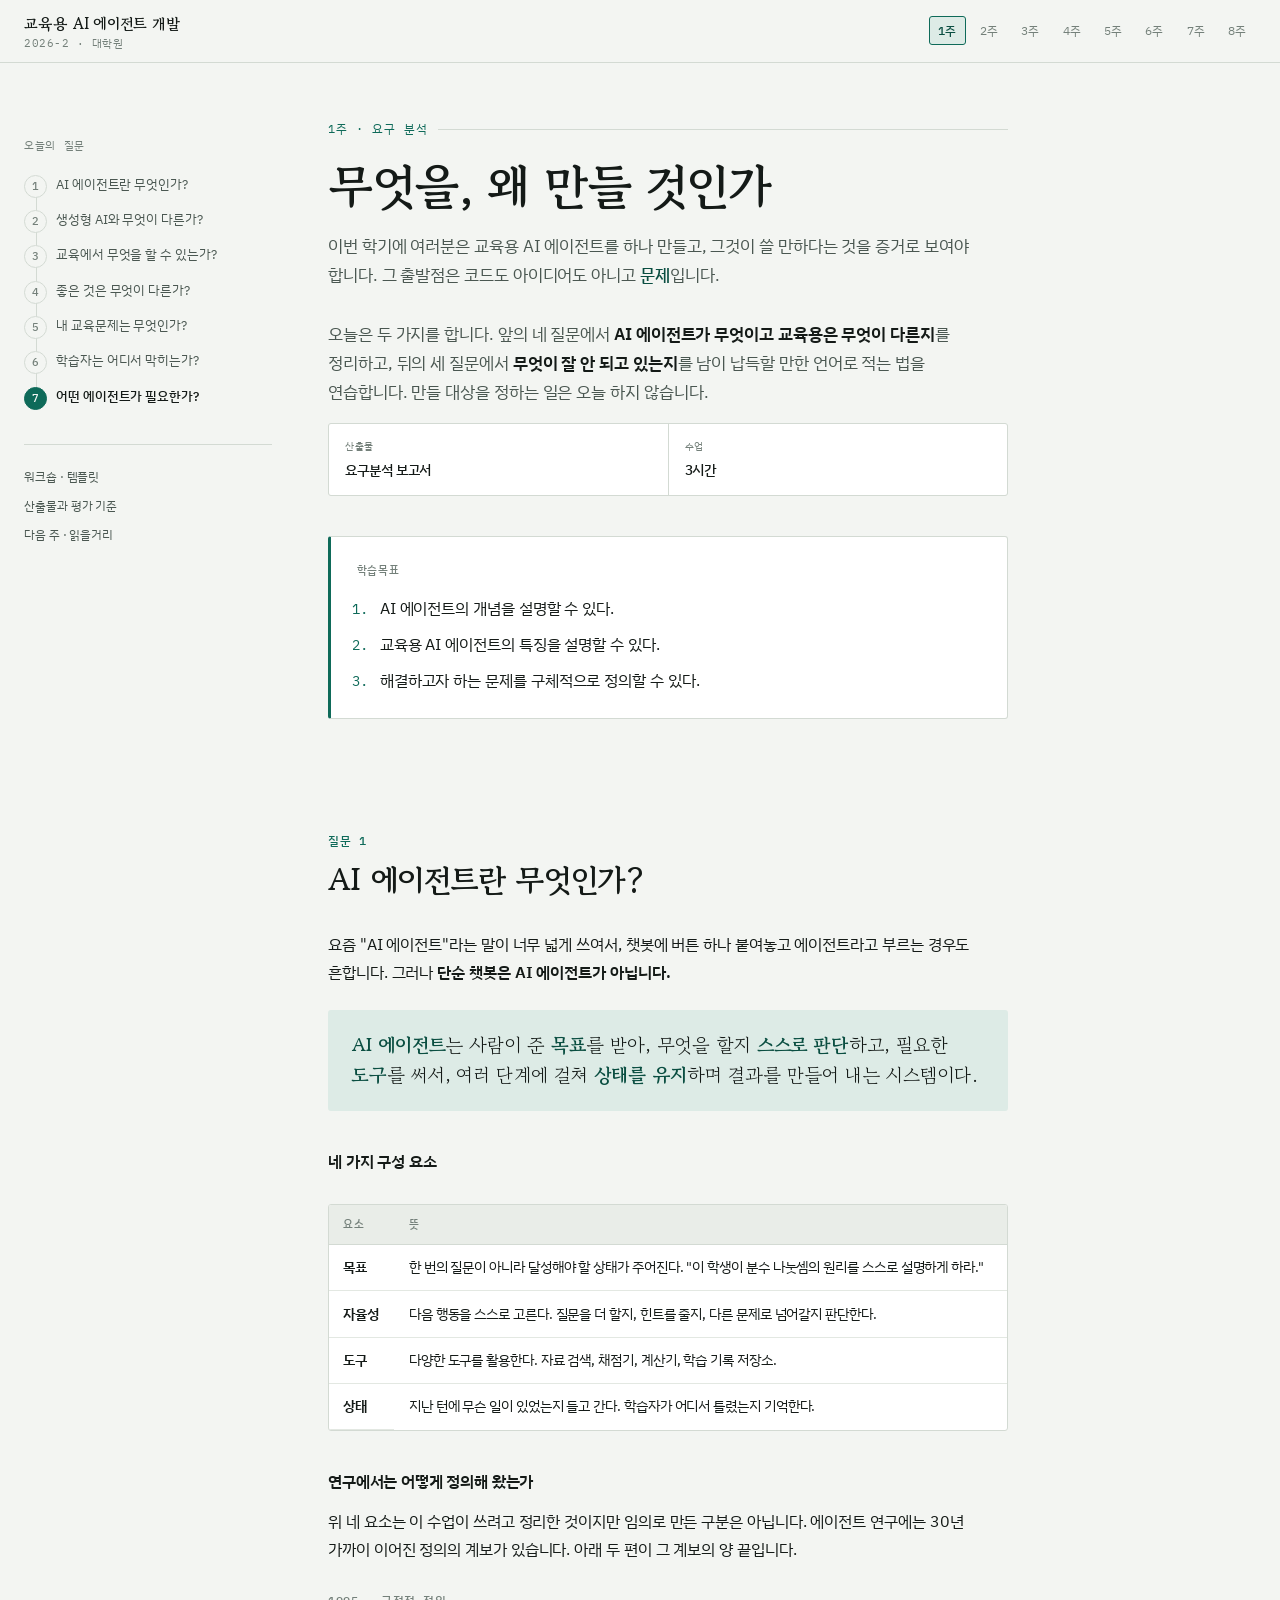
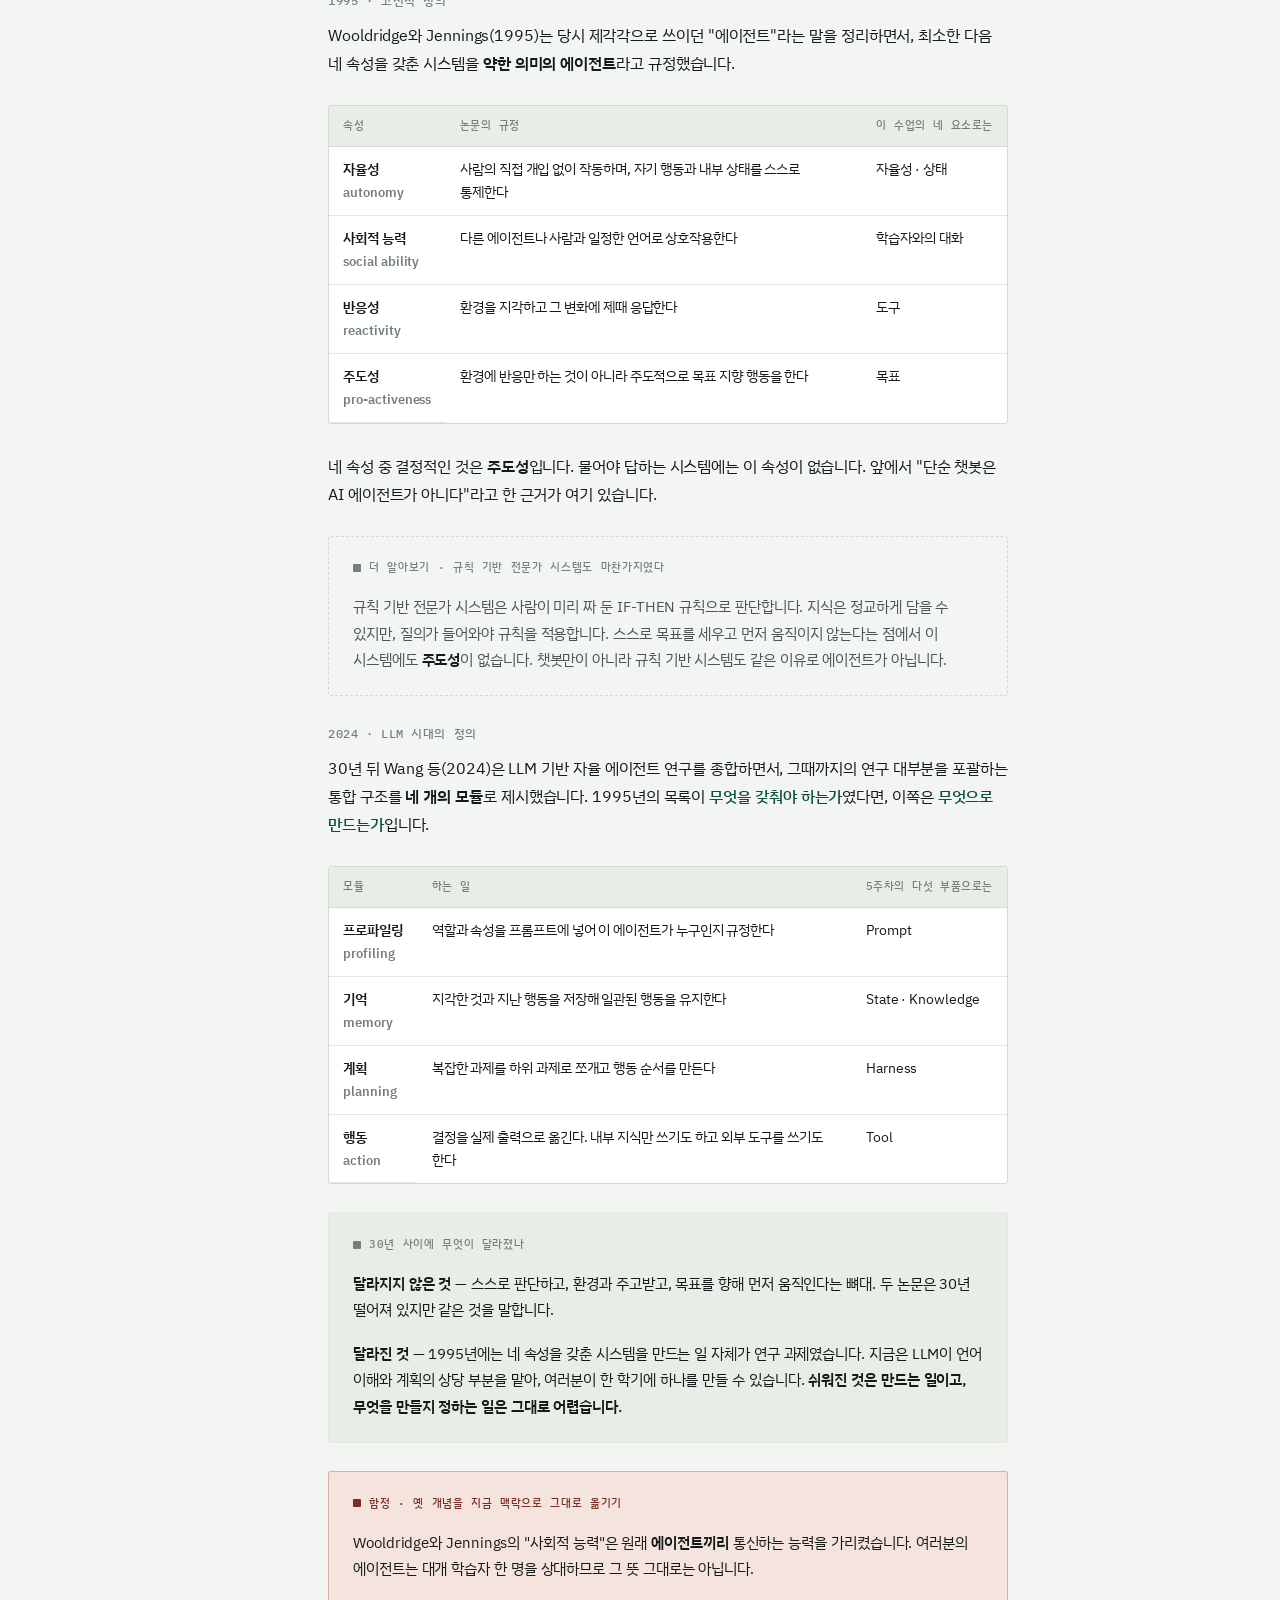
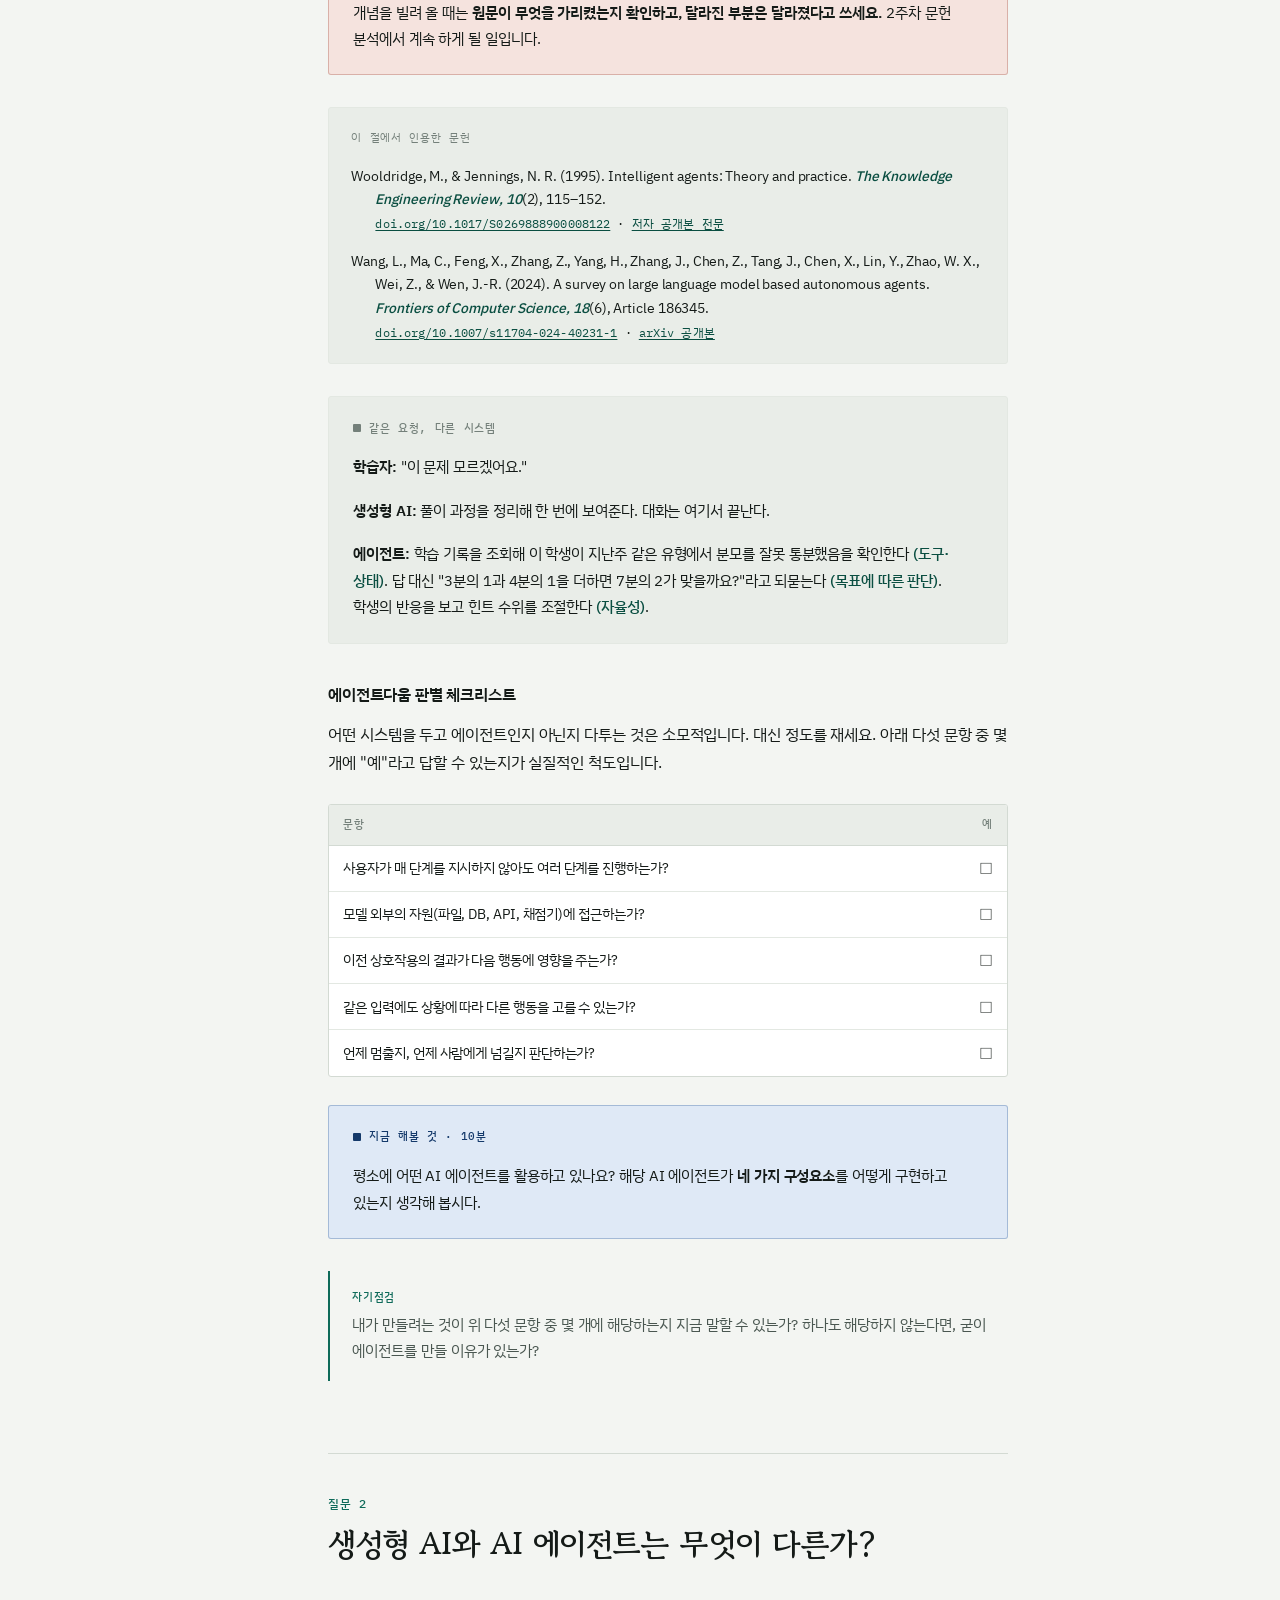
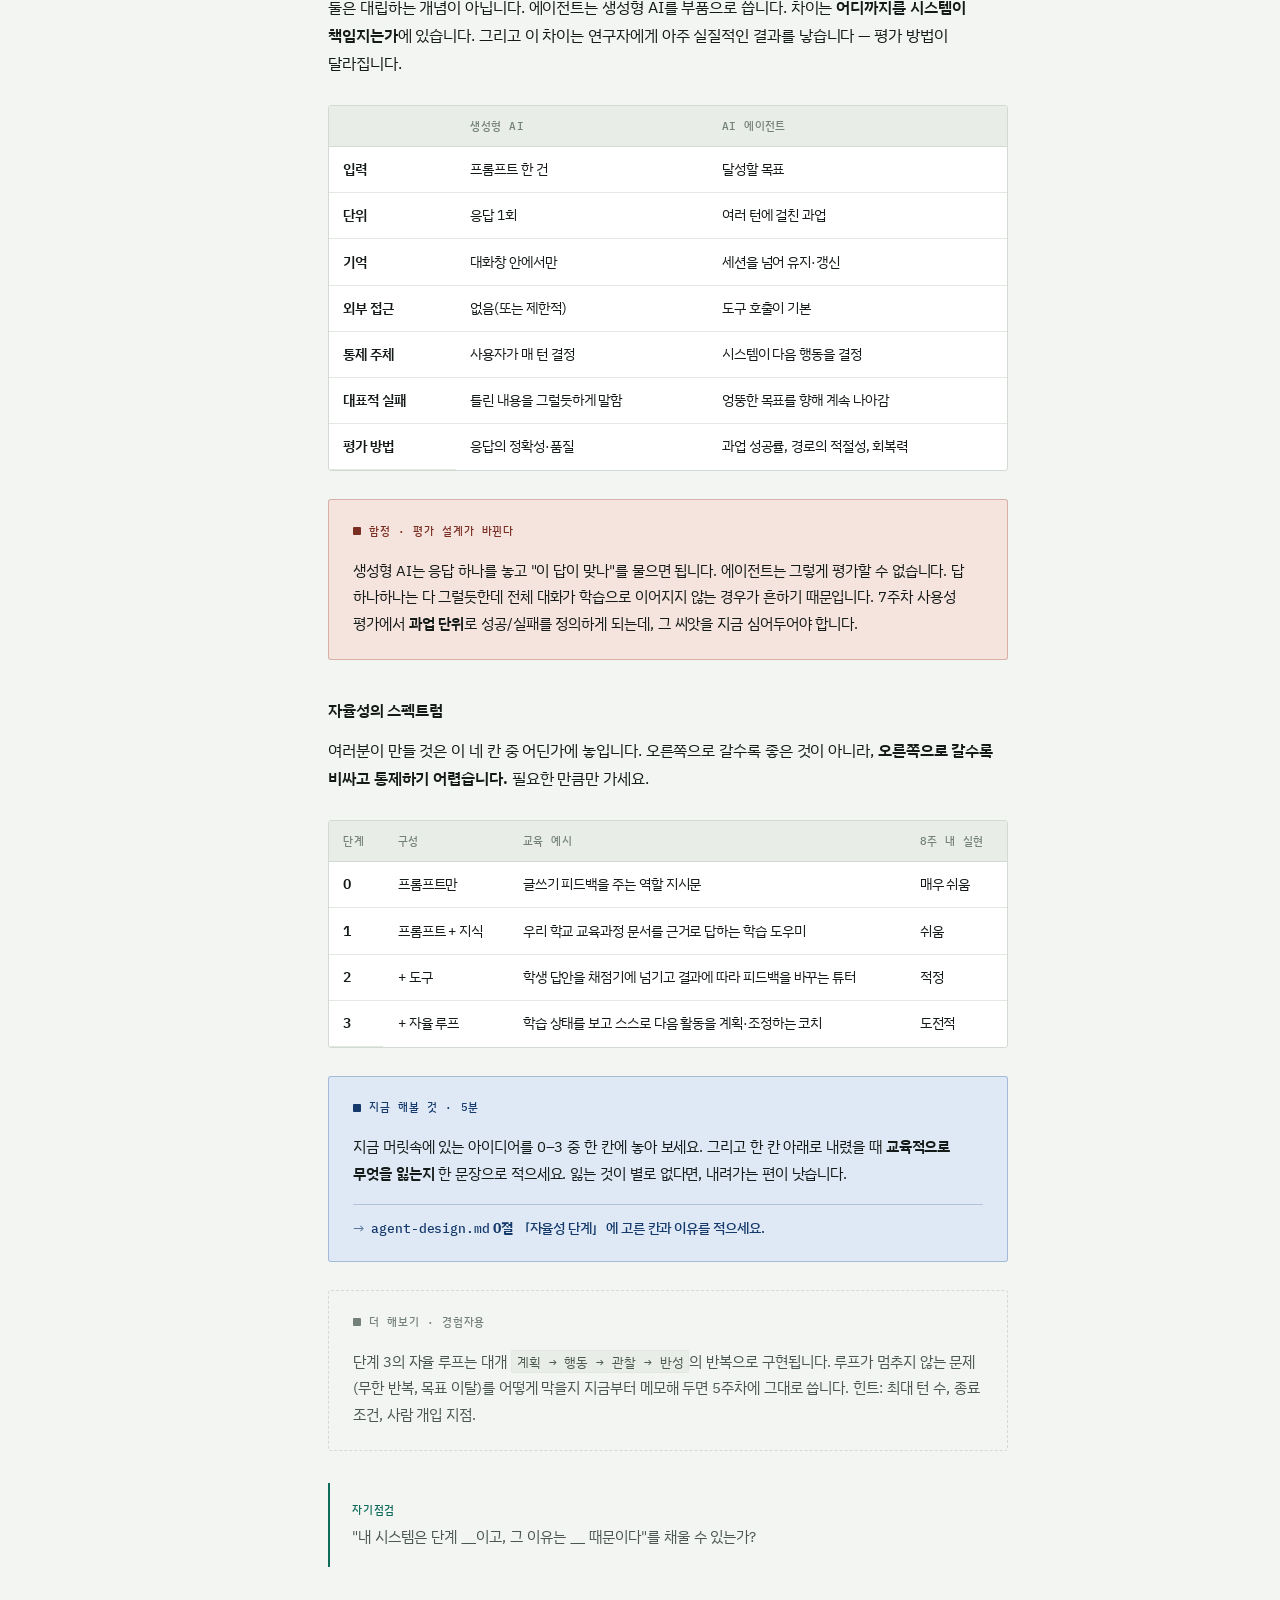
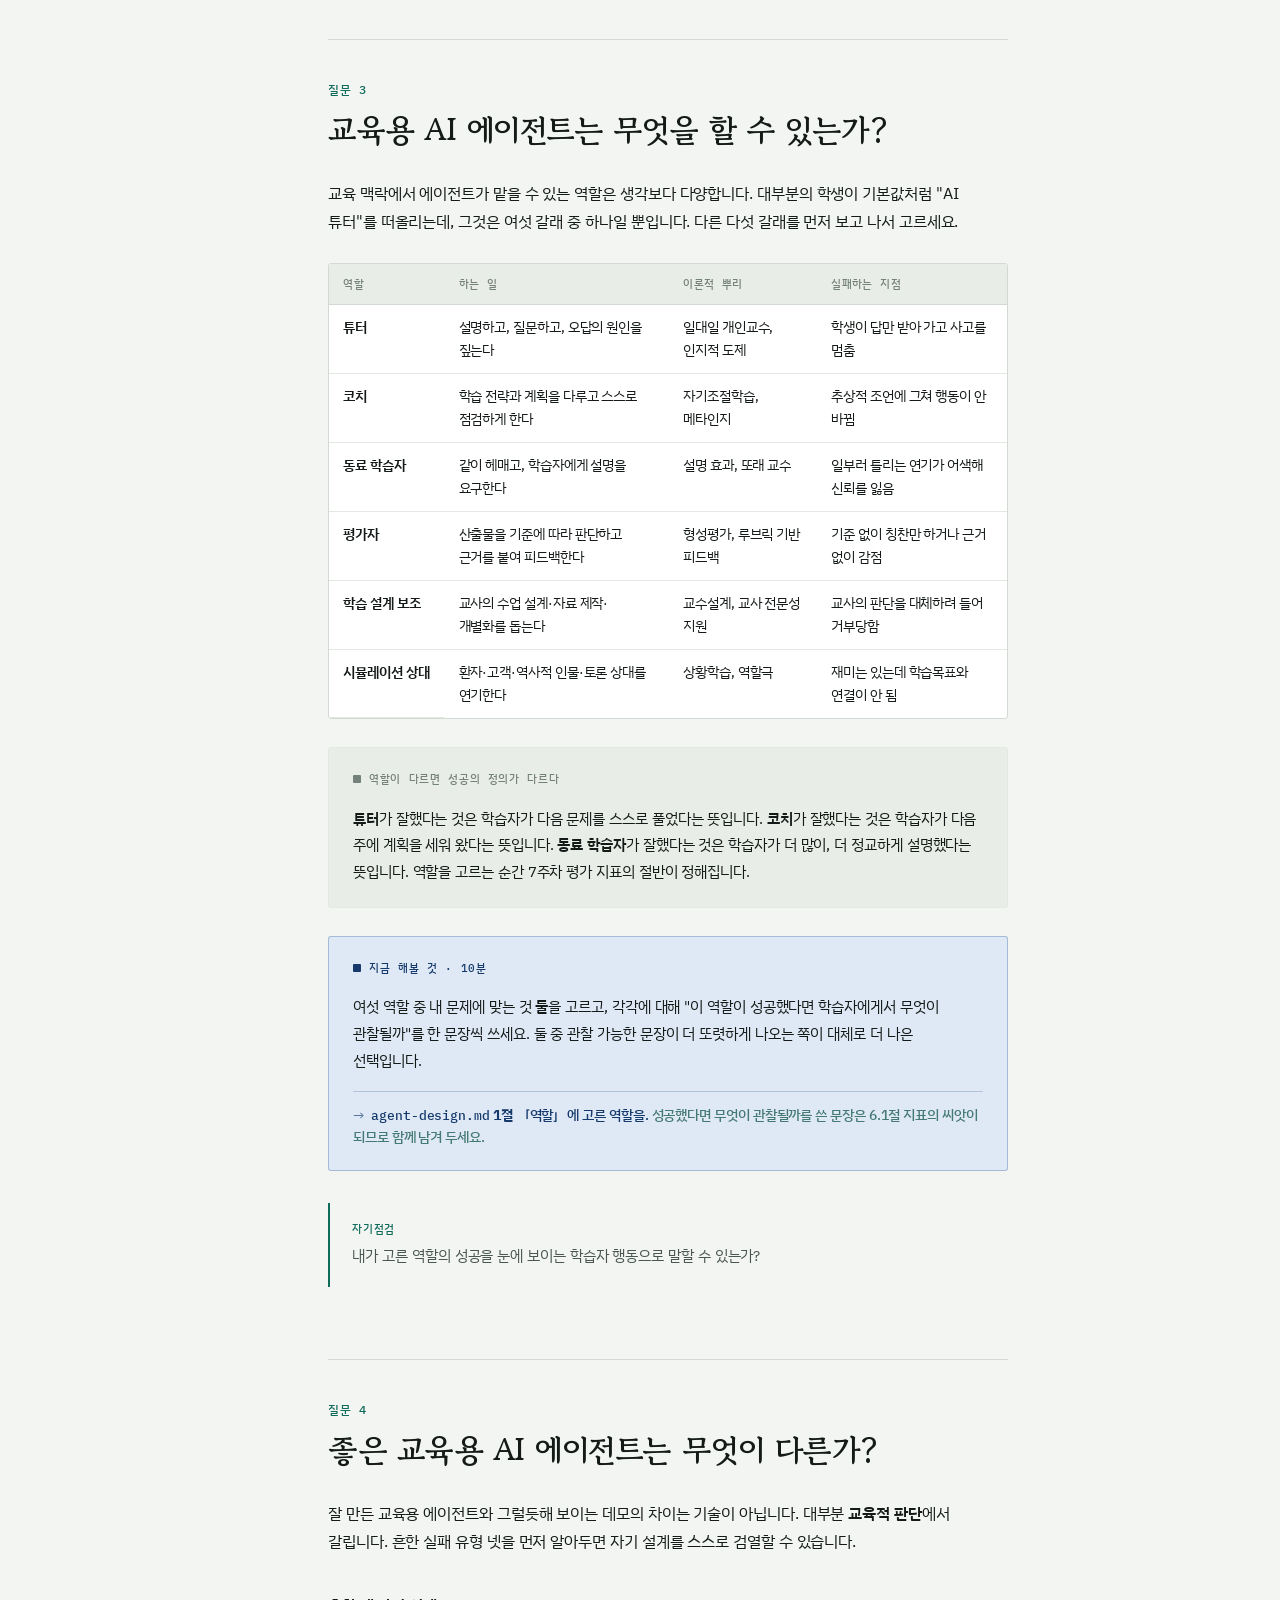
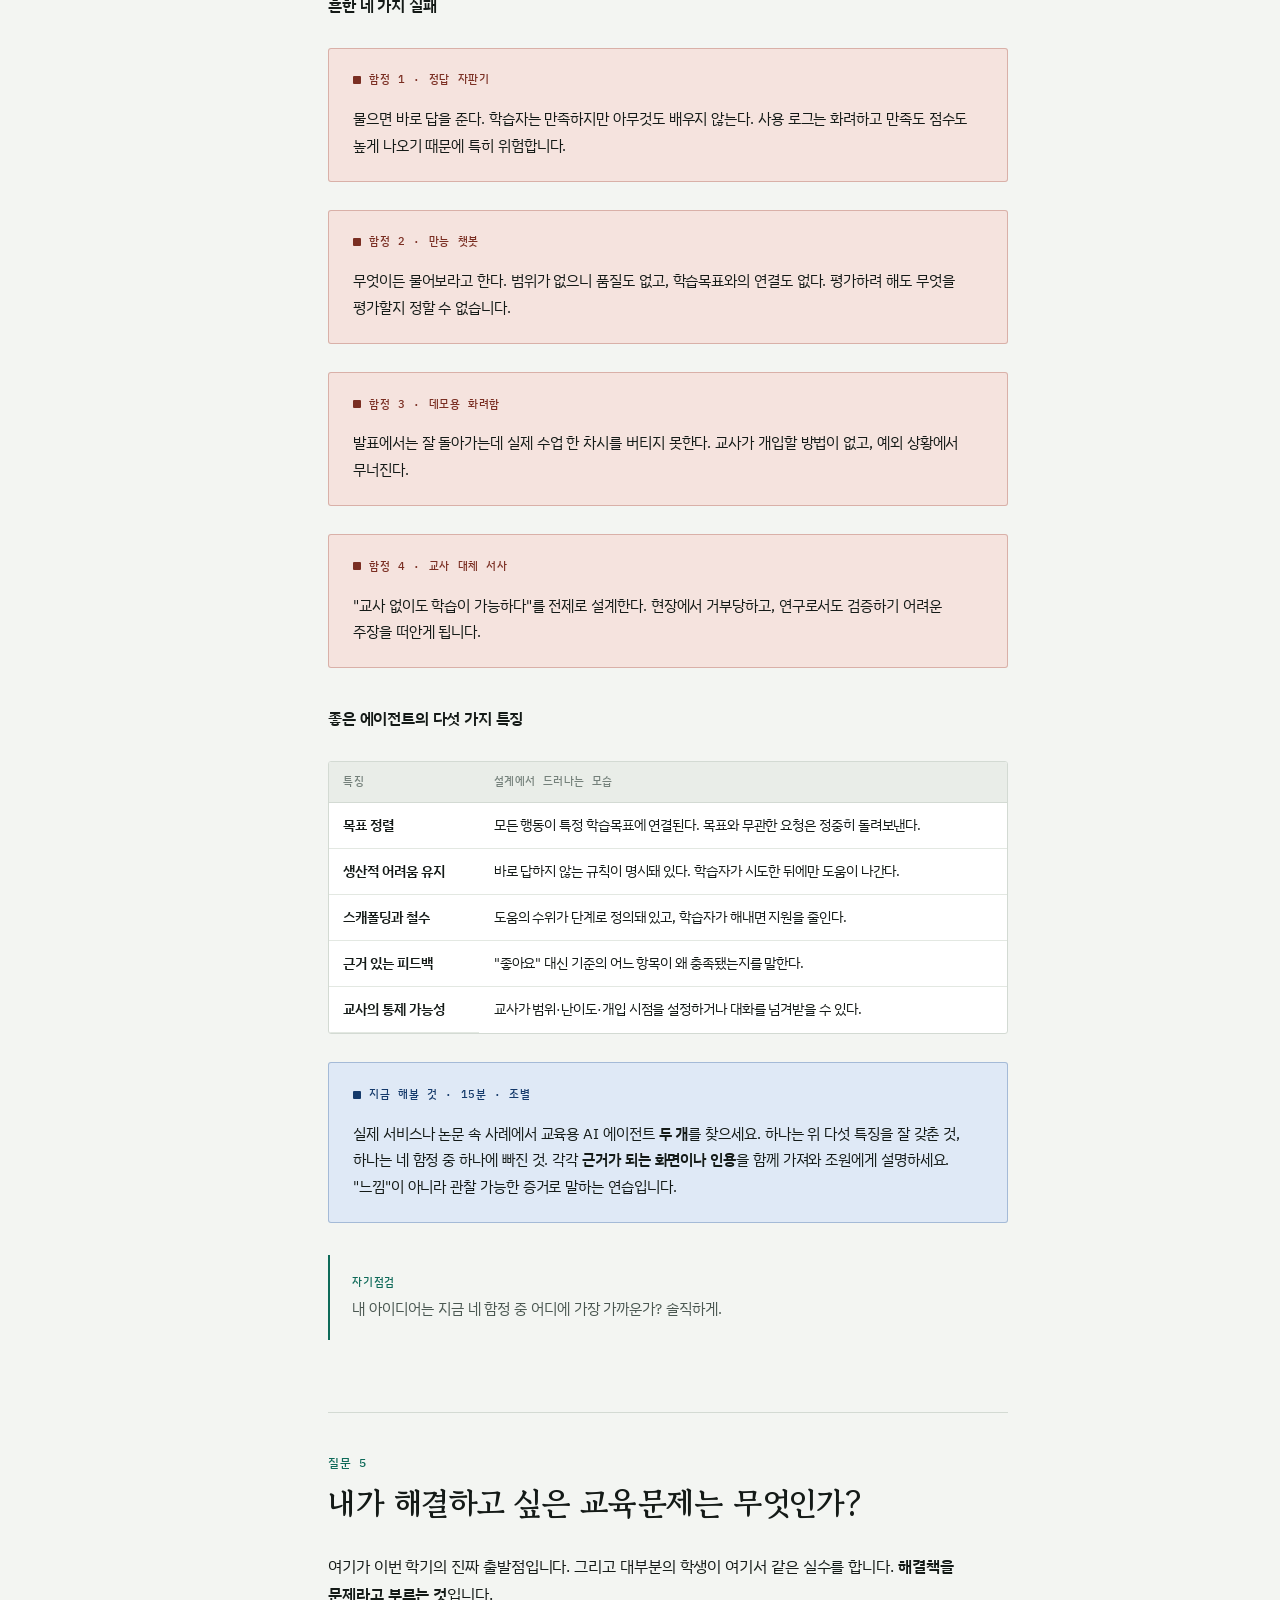
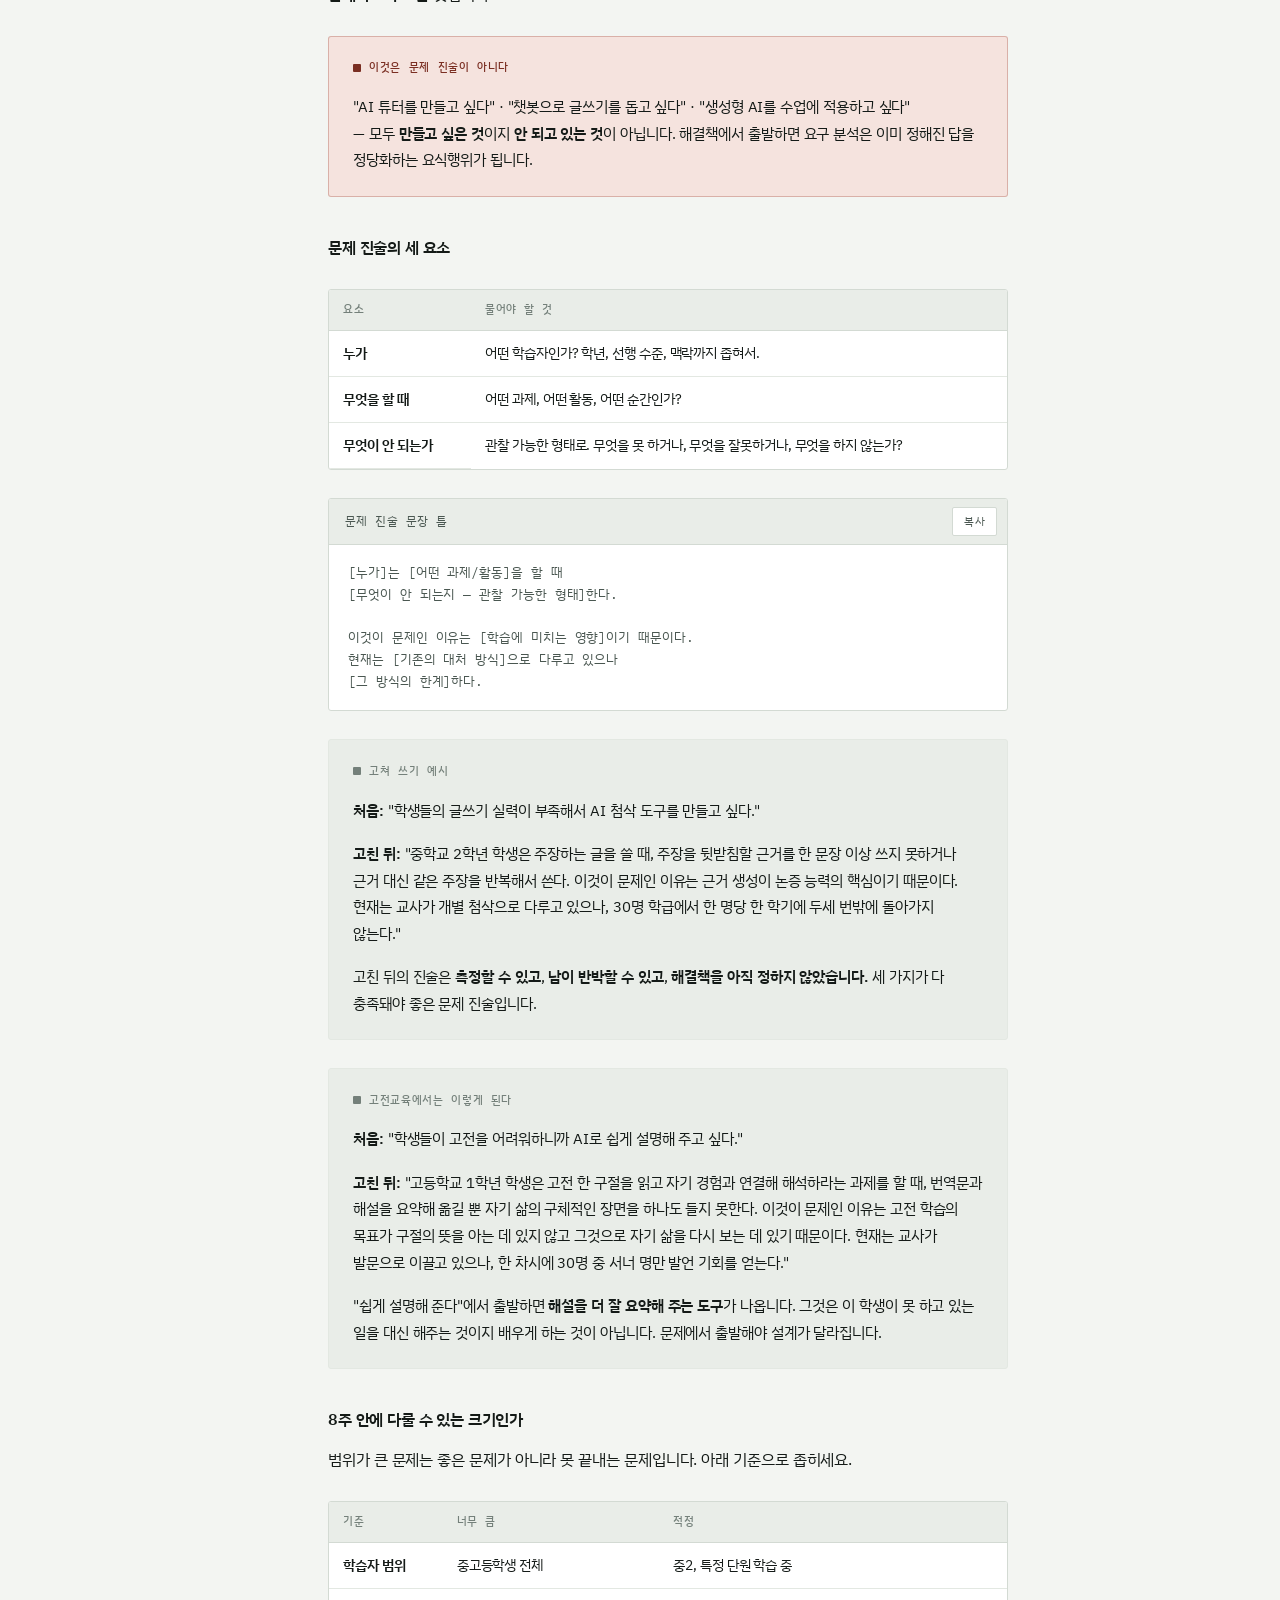
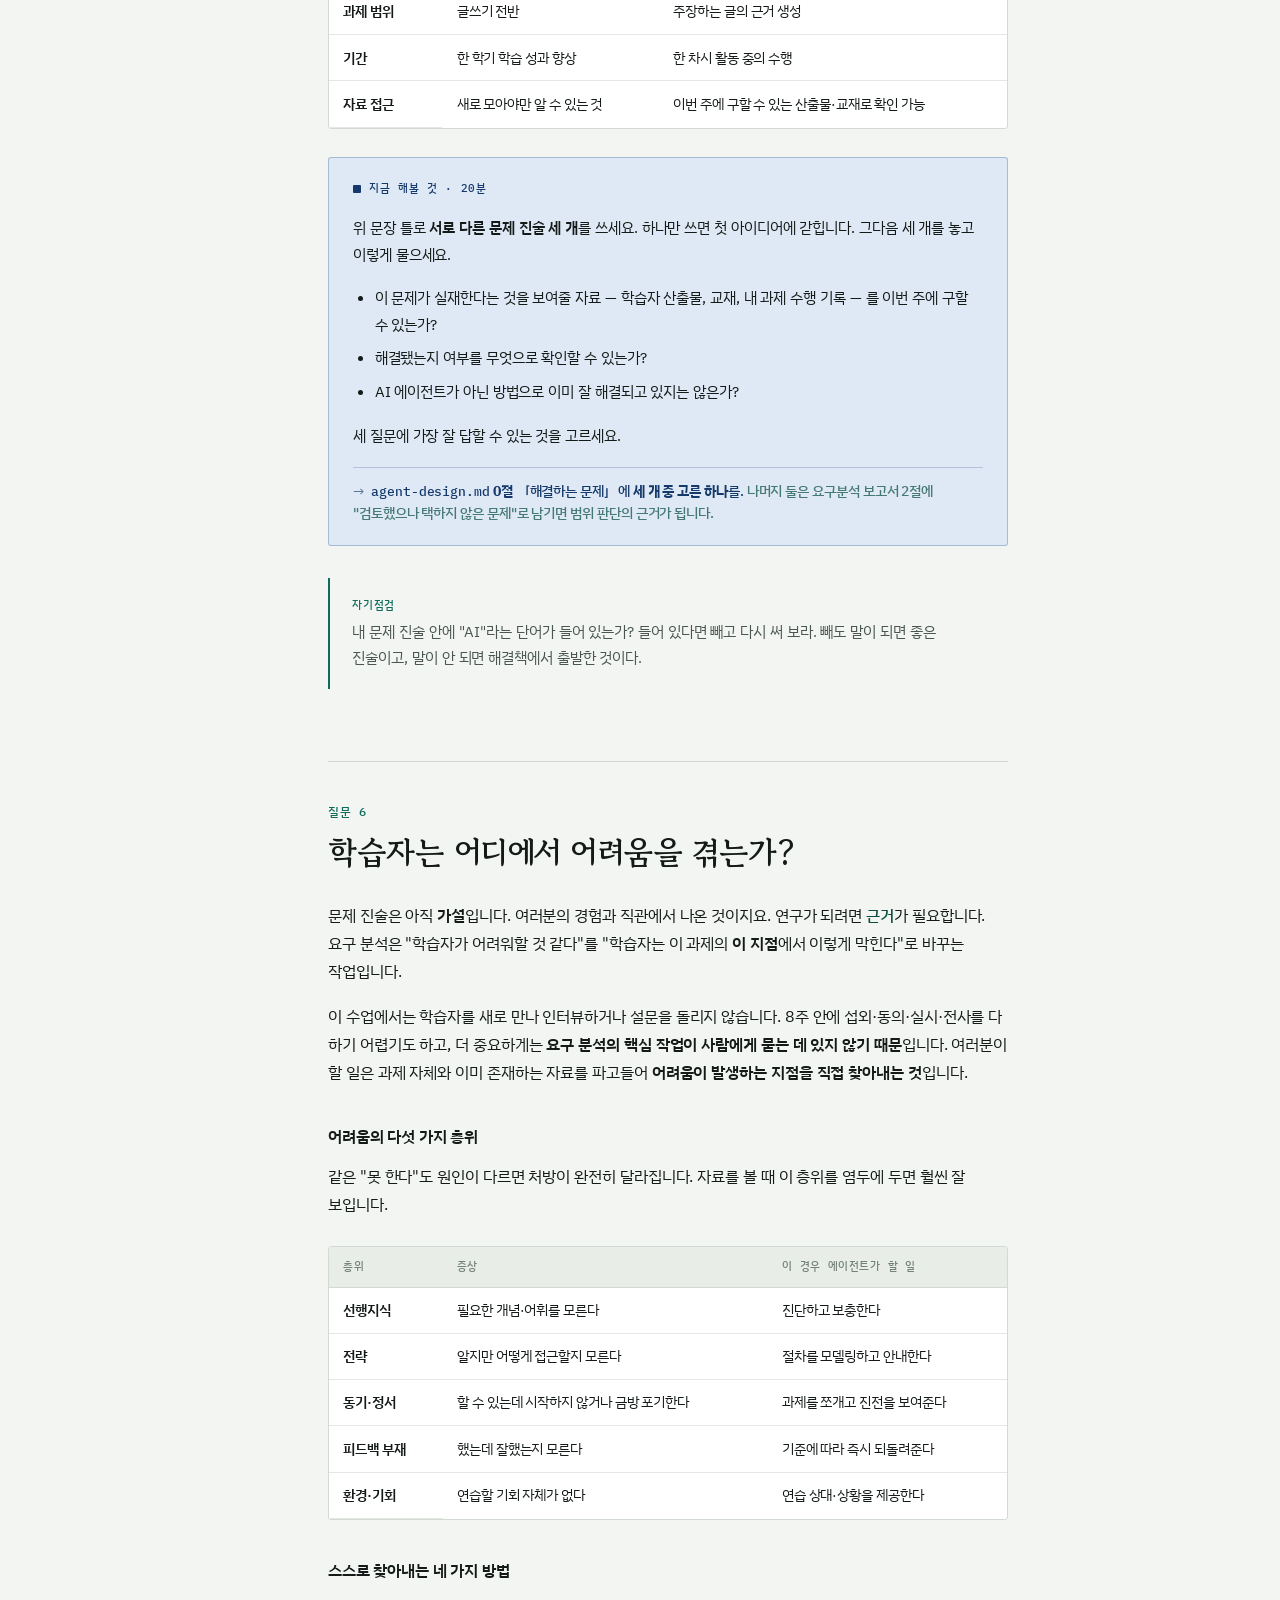
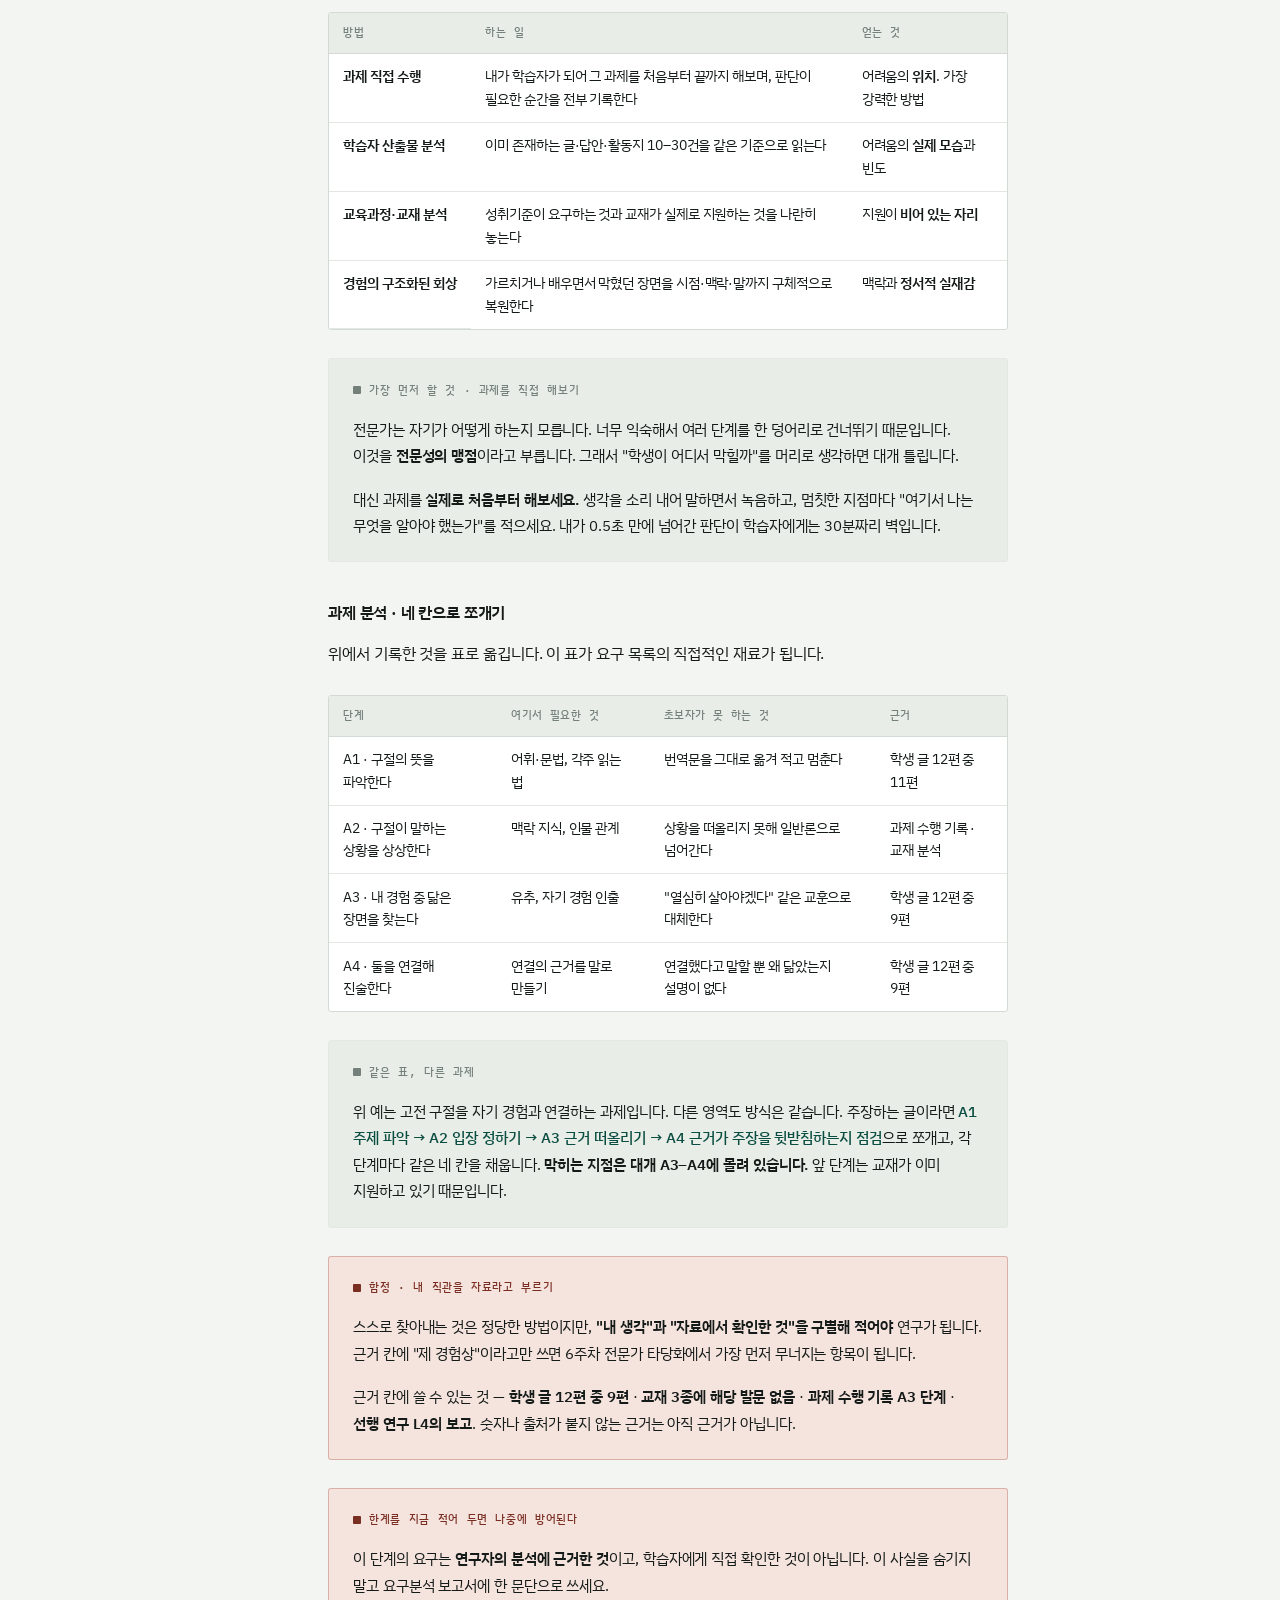
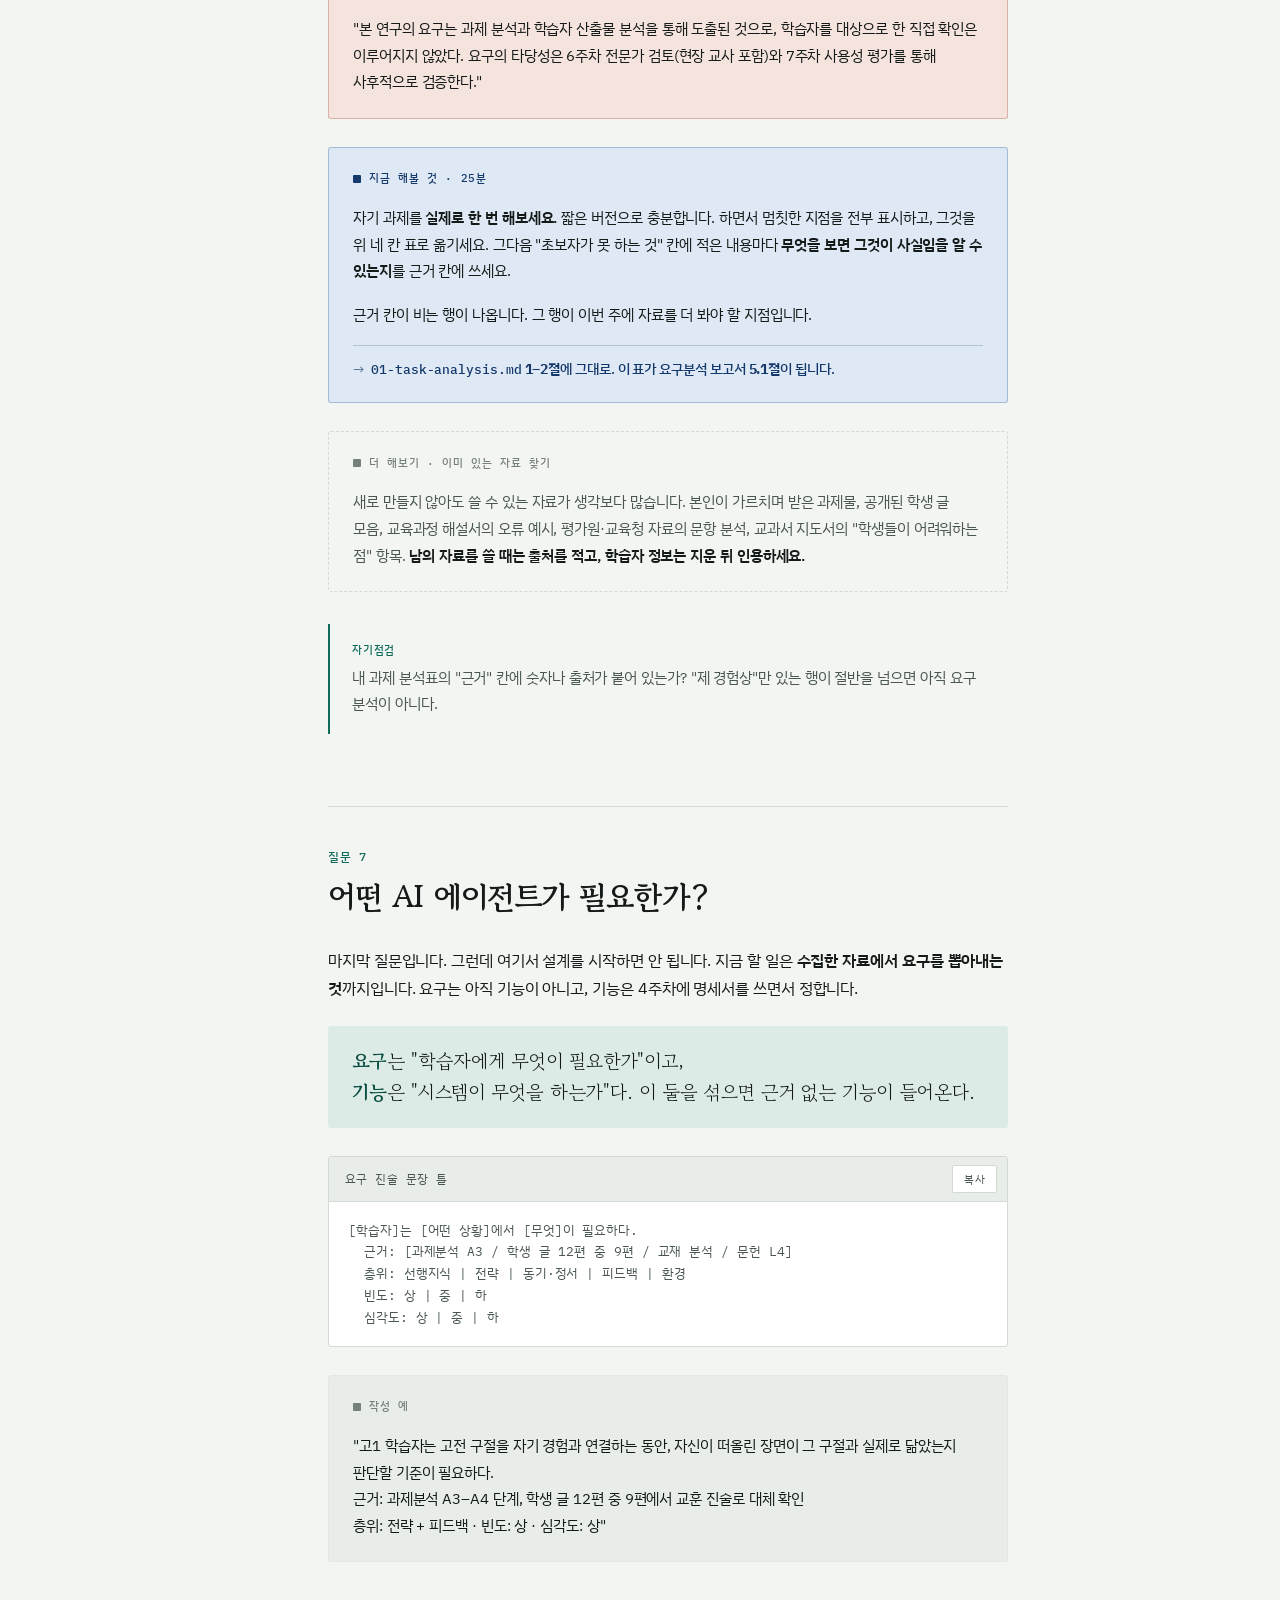
==== week01.html @ e7ed2dbc "week01: 규칙 기반 전문가 시스템의 한계 설명 추가 (주도성 결여) Co-Authored-By: Claude Opus 5 <noreply@anthropic.com> Claud" ====
<!DOCTYPE html>
<html lang="ko" prefix="og: https://ogp.me/ns#">
<head>
<meta charset="utf-8">
<meta name="viewport" content="width=device-width, initial-scale=1">
<title>1주 요구 분석 · 교육용 AI 에이전트 개발</title>
<meta name="description" content="AI 에이전트의 정의부터 해결할 교육문제 진술과 요구 도출까지, 1주차 강의 노트.">
<link rel="preconnect" href="https://fonts.googleapis.com">
<link rel="preconnect" href="https://fonts.gstatic.com" crossorigin>
<link rel="stylesheet" href="https://fonts.googleapis.com/css2?family=Gowun+Batang:wght@400;700&family=IBM+Plex+Mono:wght@400;500&family=IBM+Plex+Sans+KR:wght@400;500;600&display=swap">
<link rel="stylesheet" href="assets/style.css?v=11">
<link rel="icon" href="data:image/svg+xml,<svg xmlns='http://www.w3.org/2000/svg' viewBox='0 0 32 32'><text y='26' font-size='26'>🧭</text></svg>">
</head>
<body>

<a class="skip" href="#doc">본문으로 건너뛰기</a>

<header class="topbar">
  <div class="topbar__in">
    <a class="brand" href="index.html">교육용 AI 에이전트 개발<span class="brand__sub">2026-2 · 대학원</span></a>
    <nav class="weeknav" aria-label="주차 이동">
      <a href="week01.html" aria-current="page">1주</a>
      <a href="week02.html">2주</a>
      <a href="week03.html">3주</a>
      <a href="week04.html">4주</a>
      <a href="week05.html">5주</a>
      <a href="week06.html">6주</a>
      <a href="week07.html">7주</a>
      <a href="week08.html">8주</a>
    </nav>
  </div>
</header>

<div class="shell">

  <aside class="rail">
    <p class="rail__label">오늘의 질문</p>
    <ol class="chain">
      <li><a href="#q1"><span class="n">1</span><span>AI 에이전트란 무엇인가?</span></a></li>
      <li><a href="#q2"><span class="n">2</span><span>생성형 AI와 무엇이 다른가?</span></a></li>
      <li><a href="#q3"><span class="n">3</span><span>교육에서 무엇을 할 수 있는가?</span></a></li>
      <li><a href="#q4"><span class="n">4</span><span>좋은 것은 무엇이 다른가?</span></a></li>
      <li><a href="#q5"><span class="n">5</span><span>내 교육문제는 무엇인가?</span></a></li>
      <li><a href="#q6"><span class="n">6</span><span>학습자는 어디서 막히는가?</span></a></li>
      <li><a href="#q7"><span class="n">7</span><span>어떤 에이전트가 필요한가?</span></a></li>
    </ol>
    <div class="rail__foot">
      <a href="#workshop">워크숍 · 템플릿</a>
      <a href="#submit">산출물과 평가 기준</a>
      <a href="#next">다음 주 · 읽을거리</a>
    </div>
  </aside>

  <main class="doc" id="doc">

    <div class="head">
      <p class="eyebrow">1주 · 요구 분석</p>
      <h1>무엇을, 왜 만들 것인가</h1>
      <p class="lede">
        이번 학기에 여러분은 교육용 AI 에이전트를 하나 만들고, 그것이 쓸 만하다는 것을 증거로
        보여야 합니다. 그 출발점은 코드도 아이디어도 아니고 <em>문제</em>입니다.
        <br><br>
        오늘은 두 가지를 합니다. 앞의 네 질문에서 <strong>AI 에이전트가 무엇이고 교육용은
        무엇이 다른지</strong>를 정리하고, 뒤의 세 질문에서 <strong>무엇이 잘 안 되고 있는지</strong>를
        남이 납득할 만한 언어로 적는 법을 연습합니다. 만들 대상을 정하는 일은 오늘 하지 않습니다.
      </p>

      <dl class="meta">
        <div><dt>산출물</dt><dd>요구분석 보고서</dd></div>
        <div><dt>수업</dt><dd>3시간</dd></div>
      </dl>

      <div class="goals">
        <h2>학습목표</h2>
        <ol>
          <li>AI 에이전트의 개념을 설명할 수 있다.</li>
          <li>교육용 AI 에이전트의 특징을 설명할 수 있다.</li>
          <li>해결하고자 하는 문제를 구체적으로 정의할 수 있다.</li>
        </ol>
      </div>
    </div>

    <!-- ================= Q1 ================= -->
    <section class="q" id="q1">
      <div class="q__head">
        <span class="q__n">질문 1</span>
        <h2>AI 에이전트란 무엇인가?</h2>
      </div>

      <p>
        요즘 "AI 에이전트"라는 말이 너무 넓게 쓰여서, 챗봇에 버튼 하나 붙여놓고 에이전트라고
        부르는 경우도 흔합니다. 그러나 <strong>단순 챗봇은 AI 에이전트가 아닙니다.</strong>
      </p>

      <div class="define">
        <b>AI 에이전트</b>는 사람이 준 <b>목표</b>를 받아, 무엇을 할지 <b>스스로 판단</b>하고,
        필요한 <b>도구</b>를 써서, 여러 단계에 걸쳐 <b>상태를 유지</b>하며 결과를 만들어 내는
        시스템이다.
      </div>

      <h3>네 가지 구성 요소</h3>

      <div class="tw">
        <table>
          <thead>
            <tr><th>요소</th><th>뜻</th></tr>
          </thead>
          <tbody>
            <tr>
              <th>목표</th>
              <td>한 번의 질문이 아니라 달성해야 할 상태가 주어진다. "이 학생이 분수 나눗셈의 원리를 스스로 설명하게 하라."</td>
            </tr>
            <tr>
              <th>자율성</th>
              <td>다음 행동을 스스로 고른다. 질문을 더 할지, 힌트를 줄지, 다른 문제로 넘어갈지 판단한다.</td>
            </tr>
            <tr>
              <th>도구</th>
              <td>다양한 도구를 활용한다. 자료 검색, 채점기, 계산기, 학습 기록 저장소.</td>
            </tr>
            <tr>
              <th>상태</th>
              <td>지난 턴에 무슨 일이 있었는지 들고 간다. 학습자가 어디서 틀렸는지 기억한다.</td>
            </tr>
          </tbody>
        </table>
      </div>

      <h3>연구에서는 어떻게 정의해 왔는가</h3>

      <p>
        위 네 요소는 이 수업이 쓰려고 정리한 것이지만 임의로 만든 구분은 아닙니다.
        에이전트 연구에는 30년 가까이 이어진 정의의 계보가 있습니다.
        아래 두 편이 그 계보의 양 끝입니다.
      </p>

      <h4>1995 · 고전적 정의</h4>

      <p>
        Wooldridge와 Jennings(1995)는 당시 제각각으로 쓰이던 "에이전트"라는 말을 정리하면서,
        최소한 다음 네 속성을 갖춘 시스템을 <strong>약한 의미의 에이전트</strong>라고
        규정했습니다.
      </p>

      <div class="tw">
        <table>
          <thead><tr><th>속성</th><th>논문의 규정</th><th>이 수업의 네 요소로는</th></tr></thead>
          <tbody>
            <tr>
              <th>자율성<br><span class="muted">autonomy</span></th>
              <td>사람의 직접 개입 없이 작동하며, 자기 행동과 내부 상태를 스스로 통제한다</td>
              <td>자율성 · 상태</td>
            </tr>
            <tr>
              <th>사회적 능력<br><span class="muted">social ability</span></th>
              <td>다른 에이전트나 사람과 일정한 언어로 상호작용한다</td>
              <td>학습자와의 대화</td>
            </tr>
            <tr>
              <th>반응성<br><span class="muted">reactivity</span></th>
              <td>환경을 지각하고 그 변화에 제때 응답한다</td>
              <td>도구</td>
            </tr>
            <tr>
              <th>주도성<br><span class="muted">pro-activeness</span></th>
              <td>환경에 반응만 하는 것이 아니라 주도적으로 목표 지향 행동을 한다</td>
              <td>목표</td>
            </tr>
          </tbody>
        </table>
      </div>

      <p>
        네 속성 중 결정적인 것은 <strong>주도성</strong>입니다. 물어야 답하는 시스템에는
        이 속성이 없습니다. 앞에서 "단순 챗봇은 AI 에이전트가 아니다"라고 한 근거가
        여기 있습니다.
      </p>

      <div class="box box--more">
        <p class="box__t">더 알아보기 · 규칙 기반 전문가 시스템도 마찬가지였다</p>
        <p>
          규칙 기반 전문가 시스템은 사람이 미리 짜 둔 IF-THEN 규칙으로 판단합니다.
          지식은 정교하게 담을 수 있지만, 질의가 들어와야 규칙을 적용합니다.
          스스로 목표를 세우고 먼저 움직이지 않는다는 점에서 이 시스템에도
          <strong>주도성</strong>이 없습니다. 챗봇만이 아니라 규칙 기반 시스템도
          같은 이유로 에이전트가 아닙니다.
        </p>
      </div>

      <h4>2024 · LLM 시대의 정의</h4>

      <p>
        30년 뒤 Wang 등(2024)은 LLM 기반 자율 에이전트 연구를 종합하면서, 그때까지의 연구
        대부분을 포괄하는 통합 구조를 <strong>네 개의 모듈</strong>로 제시했습니다.
        1995년의 목록이 <em>무엇을 갖춰야 하는가</em>였다면, 이쪽은
        <em>무엇으로 만드는가</em>입니다.
      </p>

      <div class="tw">
        <table>
          <thead><tr><th>모듈</th><th>하는 일</th><th>5주차의 다섯 부품으로는</th></tr></thead>
          <tbody>
            <tr>
              <th>프로파일링<br><span class="muted">profiling</span></th>
              <td>역할과 속성을 프롬프트에 넣어 이 에이전트가 누구인지 규정한다</td>
              <td>Prompt</td>
            </tr>
            <tr>
              <th>기억<br><span class="muted">memory</span></th>
              <td>지각한 것과 지난 행동을 저장해 일관된 행동을 유지한다</td>
              <td>State · Knowledge</td>
            </tr>
            <tr>
              <th>계획<br><span class="muted">planning</span></th>
              <td>복잡한 과제를 하위 과제로 쪼개고 행동 순서를 만든다</td>
              <td>Harness</td>
            </tr>
            <tr>
              <th>행동<br><span class="muted">action</span></th>
              <td>결정을 실제 출력으로 옮긴다. 내부 지식만 쓰기도 하고 외부 도구를 쓰기도 한다</td>
              <td>Tool</td>
            </tr>
          </tbody>
        </table>
      </div>

      <div class="box box--eg">
        <p class="box__t">30년 사이에 무엇이 달라졌나</p>
        <p>
          <strong>달라지지 않은 것</strong> — 스스로 판단하고, 환경과 주고받고,
          목표를 향해 먼저 움직인다는 뼈대. 두 논문은 30년 떨어져 있지만 같은 것을 말합니다.
        </p>
        <p>
          <strong>달라진 것</strong> — 1995년에는 네 속성을 갖춘 시스템을 만드는 일
          자체가 연구 과제였습니다. 지금은 LLM이 언어 이해와 계획의 상당 부분을 맡아,
          여러분이 한 학기에 하나를 만들 수 있습니다.
          <strong>쉬워진 것은 만드는 일이고, 무엇을 만들지 정하는 일은 그대로 어렵습니다.</strong>
        </p>
      </div>

      <div class="box box--warn">
        <p class="box__t">함정 · 옛 개념을 지금 맥락으로 그대로 옮기기</p>
        <p>
          Wooldridge와 Jennings의 "사회적 능력"은 원래 <strong>에이전트끼리</strong> 통신하는
          능력을 가리켰습니다. 여러분의 에이전트는 대개 학습자 한 명을 상대하므로 그 뜻
          그대로는 아닙니다.
        </p>
        <p>
          개념을 빌려 올 때는 <strong>원문이 무엇을 가리켰는지 확인하고, 달라진 부분은
          달라졌다고 쓰세요.</strong> 2주차 문헌 분석에서 계속 하게 될 일입니다.
        </p>
      </div>

      <div class="cite">
        <p class="cite__t">이 절에서 인용한 문헌</p>
        <ol>
          <li>Wooldridge, M., &amp; Jennings, N. R. (1995). Intelligent agents: Theory and practice.
            <em>The Knowledge Engineering Review, 10</em>(2), 115–152.
            <span class="rl"><a href="https://doi.org/10.1017/S0269888900008122">doi.org/10.1017/S0269888900008122</a>
            · <a href="https://www.cs.ox.ac.uk/people/michael.wooldridge/pubs/ker95/ker95-html.html">저자 공개본 전문</a></span></li>
          <li>Wang, L., Ma, C., Feng, X., Zhang, Z., Yang, H., Zhang, J., Chen, Z., Tang, J.,
            Chen, X., Lin, Y., Zhao, W. X., Wei, Z., &amp; Wen, J.-R. (2024).
            A survey on large language model based autonomous agents.
            <em>Frontiers of Computer Science, 18</em>(6), Article 186345.
            <span class="rl"><a href="https://doi.org/10.1007/s11704-024-40231-1">doi.org/10.1007/s11704-024-40231-1</a>
            · <a href="https://arxiv.org/abs/2308.11432">arXiv 공개본</a></span></li>
        </ol>
      </div>

      <div class="box box--eg">
        <p class="box__t">같은 요청, 다른 시스템</p>
        <p><strong>학습자:</strong> "이 문제 모르겠어요."</p>
        <p>
          <strong>생성형 AI:</strong> 풀이 과정을 정리해 한 번에 보여준다. 대화는 여기서 끝난다.
        </p>
        <p>
          <strong>에이전트:</strong> 학습 기록을 조회해 이 학생이 지난주 같은 유형에서 분모를
          잘못 통분했음을 확인한다 <em>(도구·상태)</em>. 답 대신 "3분의 1과 4분의 1을 더하면
          7분의 2가 맞을까요?"라고 되묻는다 <em>(목표에 따른 판단)</em>. 학생의 반응을 보고
          힌트 수위를 조절한다 <em>(자율성)</em>.
        </p>
      </div>

      <h3>에이전트다움 판별 체크리스트</h3>

      <p>
        어떤 시스템을 두고 에이전트인지 아닌지 다투는 것은 소모적입니다. 대신 정도를 재세요.
        아래 다섯 문항 중 몇 개에 "예"라고 답할 수 있는지가 실질적인 척도입니다.
      </p>

      <div class="tw">
        <table>
          <thead><tr><th>문항</th><th class="num">예</th></tr></thead>
          <tbody>
            <tr><td>사용자가 매 단계를 지시하지 않아도 여러 단계를 진행하는가?</td><td class="num">□</td></tr>
            <tr><td>모델 외부의 자원(파일, DB, API, 채점기)에 접근하는가?</td><td class="num">□</td></tr>
            <tr><td>이전 상호작용의 결과가 다음 행동에 영향을 주는가?</td><td class="num">□</td></tr>
            <tr><td>같은 입력에도 상황에 따라 다른 행동을 고를 수 있는가?</td><td class="num">□</td></tr>
            <tr><td>언제 멈출지, 언제 사람에게 넘길지 판단하는가?</td><td class="num">□</td></tr>
          </tbody>
        </table>
      </div>

      <div class="box box--do">
        <p class="box__t">지금 해볼 것 · 10분</p>
        <p>
          평소에 어떤 AI 에이전트를 활용하고 있나요? 해당 AI 에이전트가
          <strong>네 가지 구성요소</strong>를 어떻게 구현하고 있는지 생각해 봅시다.
        </p>
      </div>

      <div class="check">
        <b>자기점검</b>
        내가 만들려는 것이 위 다섯 문항 중 몇 개에 해당하는지 지금 말할 수 있는가?
        하나도 해당하지 않는다면, 굳이 에이전트를 만들 이유가 있는가?
      </div>
    </section>

    <!-- ================= Q2 ================= -->
    <section class="q" id="q2">
      <div class="q__head">
        <span class="q__n">질문 2</span>
        <h2>생성형 AI와 AI 에이전트는 무엇이 다른가?</h2>
      </div>

      <p>
        둘은 대립하는 개념이 아닙니다. 에이전트는 생성형 AI를 부품으로 씁니다. 차이는
        <strong>어디까지를 시스템이 책임지는가</strong>에 있습니다. 그리고 이 차이는 연구자에게
        아주 실질적인 결과를 낳습니다 — 평가 방법이 달라집니다.
      </p>

      <div class="tw">
        <table>
          <thead>
            <tr><th></th><th>생성형 AI</th><th>AI 에이전트</th></tr>
          </thead>
          <tbody>
            <tr><th>입력</th><td>프롬프트 한 건</td><td>달성할 목표</td></tr>
            <tr><th>단위</th><td>응답 1회</td><td>여러 턴에 걸친 과업</td></tr>
            <tr><th>기억</th><td>대화창 안에서만</td><td>세션을 넘어 유지·갱신</td></tr>
            <tr><th>외부 접근</th><td>없음(또는 제한적)</td><td>도구 호출이 기본</td></tr>
            <tr><th>통제 주체</th><td>사용자가 매 턴 결정</td><td>시스템이 다음 행동을 결정</td></tr>
            <tr><th>대표적 실패</th><td>틀린 내용을 그럴듯하게 말함</td><td>엉뚱한 목표를 향해 계속 나아감</td></tr>
            <tr><th>평가 방법</th><td>응답의 정확성·품질</td><td>과업 성공률, 경로의 적절성, 회복력</td></tr>
          </tbody>
        </table>
      </div>

      <div class="box box--warn">
        <p class="box__t">함정 · 평가 설계가 바뀐다</p>
        <p>
          생성형 AI는 응답 하나를 놓고 "이 답이 맞나"를 물으면 됩니다. 에이전트는 그렇게 평가할
          수 없습니다. 답 하나하나는 다 그럴듯한데 전체 대화가 학습으로 이어지지 않는 경우가
          흔하기 때문입니다. 7주차 사용성 평가에서 <strong>과업 단위</strong>로 성공/실패를 정의하게
          되는데, 그 씨앗을 지금 심어두어야 합니다.
        </p>
      </div>

      <h3>자율성의 스펙트럼</h3>

      <p>
        여러분이 만들 것은 이 네 칸 중 어딘가에 놓입니다. 오른쪽으로 갈수록 좋은 것이 아니라,
        <strong>오른쪽으로 갈수록 비싸고 통제하기 어렵습니다.</strong> 필요한 만큼만 가세요.
      </p>

      <div class="tw">
        <table>
          <thead>
            <tr><th>단계</th><th>구성</th><th>교육 예시</th><th>8주 내 실현</th></tr>
          </thead>
          <tbody>
            <tr>
              <th>0</th><td>프롬프트만</td>
              <td>글쓰기 피드백을 주는 역할 지시문</td><td>매우 쉬움</td>
            </tr>
            <tr>
              <th>1</th><td>프롬프트 + 지식</td>
              <td>우리 학교 교육과정 문서를 근거로 답하는 학습 도우미</td><td>쉬움</td>
            </tr>
            <tr>
              <th>2</th><td>+ 도구</td>
              <td>학생 답안을 채점기에 넘기고 결과에 따라 피드백을 바꾸는 튜터</td><td>적정</td>
            </tr>
            <tr>
              <th>3</th><td>+ 자율 루프</td>
              <td>학습 상태를 보고 스스로 다음 활동을 계획·조정하는 코치</td><td>도전적</td>
            </tr>
          </tbody>
        </table>
      </div>

      <div class="box box--do">
        <p class="box__t">지금 해볼 것 · 5분</p>
        <p>
          지금 머릿속에 있는 아이디어를 0–3 중 한 칸에 놓아 보세요. 그리고 한 칸 아래로
          내렸을 때 <strong>교육적으로 무엇을 잃는지</strong> 한 문장으로 적으세요. 잃는 것이
          별로 없다면, 내려가는 편이 낫습니다.
        </p>
        <p class="goto"><code>agent-design.md</code> <b>0절</b> 「자율성 단계」에 고른 칸과 이유를 적으세요.</p>
      </div>

      <div class="box box--more">
        <p class="box__t">더 해보기 · 경험자용</p>
        <p>
          단계 3의 자율 루프는 대개 <code>계획 → 행동 → 관찰 → 반성</code>의 반복으로 구현됩니다.
          루프가 멈추지 않는 문제(무한 반복, 목표 이탈)를 어떻게 막을지 지금부터 메모해 두면
          5주차에 그대로 씁니다. 힌트: 최대 턴 수, 종료 조건, 사람 개입 지점.
        </p>
      </div>

      <div class="check">
        <b>자기점검</b>
        "내 시스템은 단계 __이고, 그 이유는 __ 때문이다"를 채울 수 있는가?
      </div>
    </section>

    <!-- ================= Q3 ================= -->
    <section class="q" id="q3">
      <div class="q__head">
        <span class="q__n">질문 3</span>
        <h2>교육용 AI 에이전트는 무엇을 할 수 있는가?</h2>
      </div>

      <p>
        교육 맥락에서 에이전트가 맡을 수 있는 역할은 생각보다 다양합니다. 대부분의 학생이
        기본값처럼 "AI 튜터"를 떠올리는데, 그것은 여섯 갈래 중 하나일 뿐입니다. 다른 다섯 갈래를
        먼저 보고 나서 고르세요.
      </p>

      <div class="tw">
        <table>
          <thead>
            <tr><th>역할</th><th>하는 일</th><th>이론적 뿌리</th><th>실패하는 지점</th></tr>
          </thead>
          <tbody>
            <tr>
              <th>튜터</th>
              <td>설명하고, 질문하고, 오답의 원인을 짚는다</td>
              <td>일대일 개인교수, 인지적 도제</td>
              <td>학생이 답만 받아 가고 사고를 멈춤</td>
            </tr>
            <tr>
              <th>코치</th>
              <td>학습 전략과 계획을 다루고 스스로 점검하게 한다</td>
              <td>자기조절학습, 메타인지</td>
              <td>추상적 조언에 그쳐 행동이 안 바뀜</td>
            </tr>
            <tr>
              <th>동료 학습자</th>
              <td>같이 헤매고, 학습자에게 설명을 요구한다</td>
              <td>설명 효과, 또래 교수</td>
              <td>일부러 틀리는 연기가 어색해 신뢰를 잃음</td>
            </tr>
            <tr>
              <th>평가자</th>
              <td>산출물을 기준에 따라 판단하고 근거를 붙여 피드백한다</td>
              <td>형성평가, 루브릭 기반 피드백</td>
              <td>기준 없이 칭찬만 하거나 근거 없이 감점</td>
            </tr>
            <tr>
              <th>학습 설계 보조</th>
              <td>교사의 수업 설계·자료 제작·개별화를 돕는다</td>
              <td>교수설계, 교사 전문성 지원</td>
              <td>교사의 판단을 대체하려 들어 거부당함</td>
            </tr>
            <tr>
              <th>시뮬레이션 상대</th>
              <td>환자·고객·역사적 인물·토론 상대를 연기한다</td>
              <td>상황학습, 역할극</td>
              <td>재미는 있는데 학습목표와 연결이 안 됨</td>
            </tr>
          </tbody>
        </table>
      </div>

      <div class="box box--eg">
        <p class="box__t">역할이 다르면 성공의 정의가 다르다</p>
        <p>
          <strong>튜터</strong>가 잘했다는 것은 학습자가 다음 문제를 스스로 풀었다는 뜻입니다.
          <strong>코치</strong>가 잘했다는 것은 학습자가 다음 주에 계획을 세워 왔다는 뜻입니다.
          <strong>동료 학습자</strong>가 잘했다는 것은 학습자가 더 많이, 더 정교하게 설명했다는
          뜻입니다. 역할을 고르는 순간 7주차 평가 지표의 절반이 정해집니다.
        </p>
      </div>

      <div class="box box--do">
        <p class="box__t">지금 해볼 것 · 10분</p>
        <p>
          여섯 역할 중 내 문제에 맞는 것 <strong>둘</strong>을 고르고, 각각에 대해
          "이 역할이 성공했다면 학습자에게서 무엇이 관찰될까"를 한 문장씩 쓰세요.
          둘 중 관찰 가능한 문장이 더 또렷하게 나오는 쪽이 대체로 더 나은 선택입니다.
        </p>
        <p class="goto"><code>agent-design.md</code> <b>1절</b> 「역할」에 고른 역할을. <em>성공했다면 무엇이 관찰될까를 쓴 문장은 6.1절 지표의 씨앗이 되므로 함께 남겨 두세요.</em></p>
      </div>

      <div class="check">
        <b>자기점검</b>
        내가 고른 역할의 성공을 눈에 보이는 학습자 행동으로 말할 수 있는가?
      </div>
    </section>

    <!-- ================= Q4 ================= -->
    <section class="q" id="q4">
      <div class="q__head">
        <span class="q__n">질문 4</span>
        <h2>좋은 교육용 AI 에이전트는 무엇이 다른가?</h2>
      </div>

      <p>
        잘 만든 교육용 에이전트와 그럴듯해 보이는 데모의 차이는 기술이 아닙니다. 대부분
        <strong>교육적 판단</strong>에서 갈립니다. 흔한 실패 유형 넷을 먼저 알아두면 자기 설계를
        스스로 검열할 수 있습니다.
      </p>

      <h3>흔한 네 가지 실패</h3>

      <div class="box box--warn">
        <p class="box__t">함정 1 · 정답 자판기</p>
        <p>
          물으면 바로 답을 준다. 학습자는 만족하지만 아무것도 배우지 않는다. 사용 로그는
          화려하고 만족도 점수도 높게 나오기 때문에 특히 위험합니다.
        </p>
      </div>

      <div class="box box--warn">
        <p class="box__t">함정 2 · 만능 챗봇</p>
        <p>
          무엇이든 물어보라고 한다. 범위가 없으니 품질도 없고, 학습목표와의 연결도 없다.
          평가하려 해도 무엇을 평가할지 정할 수 없습니다.
        </p>
      </div>

      <div class="box box--warn">
        <p class="box__t">함정 3 · 데모용 화려함</p>
        <p>
          발표에서는 잘 돌아가는데 실제 수업 한 차시를 버티지 못한다. 교사가 개입할 방법이
          없고, 예외 상황에서 무너진다.
        </p>
      </div>

      <div class="box box--warn">
        <p class="box__t">함정 4 · 교사 대체 서사</p>
        <p>
          "교사 없이도 학습이 가능하다"를 전제로 설계한다. 현장에서 거부당하고, 연구로서도
          검증하기 어려운 주장을 떠안게 됩니다.
        </p>
      </div>

      <h3>좋은 에이전트의 다섯 가지 특징</h3>

      <div class="tw">
        <table>
          <thead><tr><th>특징</th><th>설계에서 드러나는 모습</th></tr></thead>
          <tbody>
            <tr>
              <th>목표 정렬</th>
              <td>모든 행동이 특정 학습목표에 연결된다. 목표와 무관한 요청은 정중히 돌려보낸다.</td>
            </tr>
            <tr>
              <th>생산적 어려움 유지</th>
              <td>바로 답하지 않는 규칙이 명시돼 있다. 학습자가 시도한 뒤에만 도움이 나간다.</td>
            </tr>
            <tr>
              <th>스캐폴딩과 철수</th>
              <td>도움의 수위가 단계로 정의돼 있고, 학습자가 해내면 지원을 줄인다.</td>
            </tr>
            <tr>
              <th>근거 있는 피드백</th>
              <td>"좋아요" 대신 기준의 어느 항목이 왜 충족됐는지를 말한다.</td>
            </tr>
            <tr>
              <th>교사의 통제 가능성</th>
              <td>교사가 범위·난이도·개입 시점을 설정하거나 대화를 넘겨받을 수 있다.</td>
            </tr>
          </tbody>
        </table>
      </div>

      <div class="box box--do">
        <p class="box__t">지금 해볼 것 · 15분 · 조별</p>
        <p>
          실제 서비스나 논문 속 사례에서 교육용 AI 에이전트 <strong>두 개</strong>를 찾으세요.
          하나는 위 다섯 특징을 잘 갖춘 것, 하나는 네 함정 중 하나에 빠진 것.
          각각 <strong>근거가 되는 화면이나 인용</strong>을 함께 가져와 조원에게 설명하세요.
          "느낌"이 아니라 관찰 가능한 증거로 말하는 연습입니다.
        </p>
      </div>

      <div class="check">
        <b>자기점검</b>
        내 아이디어는 지금 네 함정 중 어디에 가장 가까운가? 솔직하게.
      </div>
    </section>

    <!-- ================= Q5 ================= -->
    <section class="q" id="q5">
      <div class="q__head">
        <span class="q__n">질문 5</span>
        <h2>내가 해결하고 싶은 교육문제는 무엇인가?</h2>
      </div>

      <p>
        여기가 이번 학기의 진짜 출발점입니다. 그리고 대부분의 학생이 여기서 같은 실수를 합니다.
        <strong>해결책을 문제라고 부르는 것</strong>입니다.
      </p>

      <div class="box box--warn">
        <p class="box__t">이것은 문제 진술이 아니다</p>
        <p>
          "AI 튜터를 만들고 싶다" · "챗봇으로 글쓰기를 돕고 싶다" · "생성형 AI를 수업에 적용하고
          싶다"<br>
          — 모두 <strong>만들고 싶은 것</strong>이지 <strong>안 되고 있는 것</strong>이 아닙니다.
          해결책에서 출발하면 요구 분석은 이미 정해진 답을 정당화하는 요식행위가 됩니다.
        </p>
      </div>

      <h3>문제 진술의 세 요소</h3>

      <div class="tw">
        <table>
          <thead><tr><th>요소</th><th>물어야 할 것</th></tr></thead>
          <tbody>
            <tr><th>누가</th><td>어떤 학습자인가? 학년, 선행 수준, 맥락까지 좁혀서.</td></tr>
            <tr><th>무엇을 할 때</th><td>어떤 과제, 어떤 활동, 어떤 순간인가?</td></tr>
            <tr><th>무엇이 안 되는가</th><td>관찰 가능한 형태로. 무엇을 못 하거나, 무엇을 잘못하거나, 무엇을 하지 않는가?</td></tr>
          </tbody>
        </table>
      </div>

      <div class="tpl">
        <div class="tpl__bar">
          <span class="tpl__name">문제 진술 문장 틀</span>
          <button class="copy" type="button">복사</button>
        </div>
<pre><code>[누가]는 [어떤 과제/활동]을 할 때
[무엇이 안 되는지 — 관찰 가능한 형태]한다.

이것이 문제인 이유는 [학습에 미치는 영향]이기 때문이다.
현재는 [기존의 대처 방식]으로 다루고 있으나
[그 방식의 한계]하다.</code></pre>
      </div>

      <div class="box box--eg">
        <p class="box__t">고쳐 쓰기 예시</p>
        <p>
          <strong>처음:</strong> "학생들의 글쓰기 실력이 부족해서 AI 첨삭 도구를 만들고 싶다."
        </p>
        <p>
          <strong>고친 뒤:</strong> "중학교 2학년 학생은 주장하는 글을 쓸 때, 주장을 뒷받침할
          근거를 한 문장 이상 쓰지 못하거나 근거 대신 같은 주장을 반복해서 쓴다. 이것이 문제인
          이유는 근거 생성이 논증 능력의 핵심이기 때문이다. 현재는 교사가 개별 첨삭으로
          다루고 있으나, 30명 학급에서 한 명당 한 학기에 두세 번밖에 돌아가지 않는다."
        </p>
        <p>
          고친 뒤의 진술은 <strong>측정할 수 있고</strong>, <strong>남이 반박할 수 있고</strong>,
          <strong>해결책을 아직 정하지 않았습니다.</strong> 세 가지가 다 충족돼야 좋은 문제 진술입니다.
        </p>
      </div>

      <div class="box box--eg">
        <p class="box__t">고전교육에서는 이렇게 된다</p>
        <p>
          <strong>처음:</strong> "학생들이 고전을 어려워하니까 AI로 쉽게 설명해 주고 싶다."
        </p>
        <p>
          <strong>고친 뒤:</strong> "고등학교 1학년 학생은 고전 한 구절을 읽고 자기 경험과
          연결해 해석하라는 과제를 할 때, 번역문과 해설을 요약해 옮길 뿐 자기 삶의 구체적인
          장면을 하나도 들지 못한다. 이것이 문제인 이유는 고전 학습의 목표가 구절의 뜻을
          아는 데 있지 않고 그것으로 자기 삶을 다시 보는 데 있기 때문이다. 현재는 교사가
          발문으로 이끌고 있으나, 한 차시에 30명 중 서너 명만 발언 기회를 얻는다."
        </p>
        <p>
          "쉽게 설명해 준다"에서 출발하면 <strong>해설을 더 잘 요약해 주는 도구</strong>가
          나옵니다. 그것은 이 학생이 못 하고 있는 일을 대신 해주는 것이지 배우게 하는 것이
          아닙니다. 문제에서 출발해야 설계가 달라집니다.
        </p>
      </div>

      <h3>8주 안에 다룰 수 있는 크기인가</h3>

      <p>
        범위가 큰 문제는 좋은 문제가 아니라 못 끝내는 문제입니다. 아래 기준으로 좁히세요.
      </p>

      <div class="tw">
        <table>
          <thead><tr><th>기준</th><th>너무 큼</th><th>적정</th></tr></thead>
          <tbody>
            <tr><th>학습자 범위</th><td>중고등학생 전체</td><td>중2, 특정 단원 학습 중</td></tr>
            <tr><th>과제 범위</th><td>글쓰기 전반</td><td>주장하는 글의 근거 생성</td></tr>
            <tr><th>기간</th><td>한 학기 학습 성과 향상</td><td>한 차시 활동 중의 수행</td></tr>
            <tr><th>자료 접근</th><td>새로 모아야만 알 수 있는 것</td><td>이번 주에 구할 수 있는 산출물·교재로 확인 가능</td></tr>
          </tbody>
        </table>
      </div>

      <div class="box box--do">
        <p class="box__t">지금 해볼 것 · 20분</p>
        <p>
          위 문장 틀로 <strong>서로 다른 문제 진술 세 개</strong>를 쓰세요. 하나만 쓰면 첫 아이디어에
          갇힙니다. 그다음 세 개를 놓고 이렇게 물으세요.
        </p>
        <ul>
          <li>이 문제가 실재한다는 것을 보여줄 자료 — 학습자 산출물, 교재, 내 과제 수행 기록 — 를 이번 주에 구할 수 있는가?</li>
          <li>해결됐는지 여부를 무엇으로 확인할 수 있는가?</li>
          <li>AI 에이전트가 아닌 방법으로 이미 잘 해결되고 있지는 않은가?</li>
        </ul>
        <p>세 질문에 가장 잘 답할 수 있는 것을 고르세요.</p>
        <p class="goto"><code>agent-design.md</code> <b>0절</b> 「해결하는 문제」에 <b>세 개 중 고른 하나</b>를. <em>나머지 둘은 요구분석 보고서 2절에 "검토했으나 택하지 않은 문제"로 남기면 범위 판단의 근거가 됩니다.</em></p>
      </div>

      <div class="check">
        <b>자기점검</b>
        내 문제 진술 안에 "AI"라는 단어가 들어 있는가? 들어 있다면 빼고 다시 써 보라.
        빼도 말이 되면 좋은 진술이고, 말이 안 되면 해결책에서 출발한 것이다.
      </div>
    </section>

    <!-- ================= Q6 ================= -->
    <section class="q" id="q6">
      <div class="q__head">
        <span class="q__n">질문 6</span>
        <h2>학습자는 어디에서 어려움을 겪는가?</h2>
      </div>

      <p>
        문제 진술은 아직 <strong>가설</strong>입니다. 여러분의 경험과 직관에서 나온 것이지요.
        연구가 되려면 <em>근거</em>가 필요합니다. 요구 분석은 "학습자가 어려워할 것 같다"를
        "학습자는 이 과제의 <strong>이 지점</strong>에서 이렇게 막힌다"로 바꾸는 작업입니다.
      </p>

      <p>
        이 수업에서는 학습자를 새로 만나 인터뷰하거나 설문을 돌리지 않습니다.
        8주 안에 섭외·동의·실시·전사를 다 하기 어렵기도 하고, 더 중요하게는
        <strong>요구 분석의 핵심 작업이 사람에게 묻는 데 있지 않기 때문</strong>입니다.
        여러분이 할 일은 과제 자체와 이미 존재하는 자료를 파고들어
        <strong>어려움이 발생하는 지점을 직접 찾아내는 것</strong>입니다.
      </p>

      <h3>어려움의 다섯 가지 층위</h3>

      <p>
        같은 "못 한다"도 원인이 다르면 처방이 완전히 달라집니다. 자료를 볼 때 이 층위를
        염두에 두면 훨씬 잘 보입니다.
      </p>

      <div class="tw">
        <table>
          <thead><tr><th>층위</th><th>증상</th><th>이 경우 에이전트가 할 일</th></tr></thead>
          <tbody>
            <tr><th>선행지식</th><td>필요한 개념·어휘를 모른다</td><td>진단하고 보충한다</td></tr>
            <tr><th>전략</th><td>알지만 어떻게 접근할지 모른다</td><td>절차를 모델링하고 안내한다</td></tr>
            <tr><th>동기·정서</th><td>할 수 있는데 시작하지 않거나 금방 포기한다</td><td>과제를 쪼개고 진전을 보여준다</td></tr>
            <tr><th>피드백 부재</th><td>했는데 잘했는지 모른다</td><td>기준에 따라 즉시 되돌려준다</td></tr>
            <tr><th>환경·기회</th><td>연습할 기회 자체가 없다</td><td>연습 상대·상황을 제공한다</td></tr>
          </tbody>
        </table>
      </div>

      <h3>스스로 찾아내는 네 가지 방법</h3>

      <div class="tw">
        <table>
          <thead><tr><th>방법</th><th>하는 일</th><th>얻는 것</th></tr></thead>
          <tbody>
            <tr>
              <th>과제 직접 수행</th>
              <td>내가 학습자가 되어 그 과제를 처음부터 끝까지 해보며, 판단이 필요한 순간을 전부 기록한다</td>
              <td>어려움의 <strong>위치</strong>. 가장 강력한 방법</td>
            </tr>
            <tr>
              <th>학습자 산출물 분석</th>
              <td>이미 존재하는 글·답안·활동지 10–30건을 같은 기준으로 읽는다</td>
              <td>어려움의 <strong>실제 모습</strong>과 빈도</td>
            </tr>
            <tr>
              <th>교육과정·교재 분석</th>
              <td>성취기준이 요구하는 것과 교재가 실제로 지원하는 것을 나란히 놓는다</td>
              <td>지원이 <strong>비어 있는 자리</strong></td>
            </tr>
            <tr>
              <th>경험의 구조화된 회상</th>
              <td>가르치거나 배우면서 막혔던 장면을 시점·맥락·말까지 구체적으로 복원한다</td>
              <td>맥락과 <strong>정서적 실재감</strong></td>
            </tr>
          </tbody>
        </table>
      </div>

      <div class="box box--eg">
        <p class="box__t">가장 먼저 할 것 · 과제를 직접 해보기</p>
        <p>
          전문가는 자기가 어떻게 하는지 모릅니다. 너무 익숙해서 여러 단계를 한 덩어리로
          건너뛰기 때문입니다. 이것을 <strong>전문성의 맹점</strong>이라고 부릅니다.
          그래서 "학생이 어디서 막힐까"를 머리로 생각하면 대개 틀립니다.
        </p>
        <p>
          대신 과제를 <strong>실제로 처음부터 해보세요.</strong> 생각을 소리 내어 말하면서
          녹음하고, 멈칫한 지점마다 "여기서 나는 무엇을 알아야 했는가"를 적으세요.
          내가 0.5초 만에 넘어간 판단이 학습자에게는 30분짜리 벽입니다.
        </p>
      </div>

      <h3>과제 분석 · 네 칸으로 쪼개기</h3>

      <p>
        위에서 기록한 것을 표로 옮깁니다. 이 표가 요구 목록의 직접적인 재료가 됩니다.
      </p>

      <div class="tw">
        <table>
          <thead><tr><th>단계</th><th>여기서 필요한 것</th><th>초보자가 못 하는 것</th><th>근거</th></tr></thead>
          <tbody>
            <tr>
              <td>A1 · 구절의 뜻을 파악한다</td>
              <td>어휘·문법, 각주 읽는 법</td>
              <td>번역문을 그대로 옮겨 적고 멈춘다</td>
              <td>학생 글 12편 중 11편</td>
            </tr>
            <tr>
              <td>A2 · 구절이 말하는 상황을 상상한다</td>
              <td>맥락 지식, 인물 관계</td>
              <td>상황을 떠올리지 못해 일반론으로 넘어간다</td>
              <td>과제 수행 기록 · 교재 분석</td>
            </tr>
            <tr>
              <td>A3 · 내 경험 중 닮은 장면을 찾는다</td>
              <td>유추, 자기 경험 인출</td>
              <td>"열심히 살아야겠다" 같은 교훈으로 대체한다</td>
              <td>학생 글 12편 중 9편</td>
            </tr>
            <tr>
              <td>A4 · 둘을 연결해 진술한다</td>
              <td>연결의 근거를 말로 만들기</td>
              <td>연결했다고 말할 뿐 왜 닮았는지 설명이 없다</td>
              <td>학생 글 12편 중 9편</td>
            </tr>
          </tbody>
        </table>
      </div>

      <div class="box box--eg">
        <p class="box__t">같은 표, 다른 과제</p>
        <p>
          위 예는 고전 구절을 자기 경험과 연결하는 과제입니다. 다른 영역도 방식은 같습니다.
          주장하는 글이라면 <em>A1 주제 파악 → A2 입장 정하기 → A3 근거 떠올리기 →
          A4 근거가 주장을 뒷받침하는지 점검</em>으로 쪼개고, 각 단계마다 같은 네 칸을 채웁니다.
          <strong>막히는 지점은 대개 A3–A4에 몰려 있습니다.</strong>
          앞 단계는 교재가 이미 지원하고 있기 때문입니다.
        </p>
      </div>

      <div class="box box--warn">
        <p class="box__t">함정 · 내 직관을 자료라고 부르기</p>
        <p>
          스스로 찾아내는 것은 정당한 방법이지만, <strong>"내 생각"과 "자료에서 확인한 것"을
          구별해 적어야</strong> 연구가 됩니다. 근거 칸에 "제 경험상"이라고만 쓰면 6주차
          전문가 타당화에서 가장 먼저 무너지는 항목이 됩니다.
        </p>
        <p>
          근거 칸에 쓸 수 있는 것 — <strong>학생 글 12편 중 9편</strong> ·
          <strong>교재 3종에 해당 발문 없음</strong> · <strong>과제 수행 기록 A3 단계</strong> ·
          <strong>선행 연구 L4의 보고</strong>. 숫자나 출처가 붙지 않는 근거는 아직 근거가 아닙니다.
        </p>
      </div>

      <div class="box box--warn">
        <p class="box__t">한계를 지금 적어 두면 나중에 방어된다</p>
        <p>
          이 단계의 요구는 <strong>연구자의 분석에 근거한 것</strong>이고, 학습자에게 직접
          확인한 것이 아닙니다. 이 사실을 숨기지 말고 요구분석 보고서에 한 문단으로 쓰세요.
        </p>
        <p>
          "본 연구의 요구는 과제 분석과 학습자 산출물 분석을 통해 도출된 것으로,
          학습자를 대상으로 한 직접 확인은 이루어지지 않았다. 요구의 타당성은
          6주차 전문가 검토(현장 교사 포함)와 7주차 사용성 평가를 통해 사후적으로 검증한다."
        </p>
      </div>

      <div class="box box--do">
        <p class="box__t">지금 해볼 것 · 25분</p>
        <p>
          자기 과제를 <strong>실제로 한 번 해보세요.</strong> 짧은 버전으로 충분합니다.
          하면서 멈칫한 지점을 전부 표시하고, 그것을 위 네 칸 표로 옮기세요.
          그다음 "초보자가 못 하는 것" 칸에 적은 내용마다
          <strong>무엇을 보면 그것이 사실임을 알 수 있는지</strong>를 근거 칸에 쓰세요.
        </p>
        <p>
          근거 칸이 비는 행이 나옵니다. 그 행이 이번 주에 자료를 더 봐야 할 지점입니다.
        </p>
        <p class="goto"><code>01-task-analysis.md</code> <b>1–2절</b>에 그대로. 이 표가 요구분석 보고서 <b>5.1절</b>이 됩니다.</p>
      </div>

      <div class="box box--more">
        <p class="box__t">더 해보기 · 이미 있는 자료 찾기</p>
        <p>
          새로 만들지 않아도 쓸 수 있는 자료가 생각보다 많습니다.
          본인이 가르치며 받은 과제물, 공개된 학생 글 모음, 교육과정 해설서의 오류 예시,
          평가원·교육청 자료의 문항 분석, 교과서 지도서의 "학생들이 어려워하는 점" 항목.
          <strong>남의 자료를 쓸 때는 출처를 적고, 학습자 정보는 지운 뒤 인용하세요.</strong>
        </p>
      </div>

      <div class="check">
        <b>자기점검</b>
        내 과제 분석표의 "근거" 칸에 숫자나 출처가 붙어 있는가?
        "제 경험상"만 있는 행이 절반을 넘으면 아직 요구 분석이 아니다.
      </div>
    </section>

    <!-- ================= Q7 ================= -->
    <section class="q" id="q7">
      <div class="q__head">
        <span class="q__n">질문 7</span>
        <h2>어떤 AI 에이전트가 필요한가?</h2>
      </div>

      <p>
        마지막 질문입니다. 그런데 여기서 설계를 시작하면 안 됩니다. 지금 할 일은
        <strong>수집한 자료에서 요구를 뽑아내는 것</strong>까지입니다. 요구는 아직 기능이 아니고,
        기능은 4주차에 명세서를 쓰면서 정합니다.
      </p>

      <div class="define">
        <b>요구</b>는 "학습자에게 무엇이 필요한가"이고,<br>
        <b>기능</b>은 "시스템이 무엇을 하는가"다. 이 둘을 섞으면 근거 없는 기능이 들어온다.
      </div>

      <div class="tpl">
        <div class="tpl__bar">
          <span class="tpl__name">요구 진술 문장 틀</span>
          <button class="copy" type="button">복사</button>
        </div>
<pre><code>[학습자]는 [어떤 상황]에서 [무엇]이 필요하다.
  근거: [과제분석 A3 / 학생 글 12편 중 9편 / 교재 분석 / 문헌 L4]
  층위: 선행지식 | 전략 | 동기·정서 | 피드백 | 환경
  빈도: 상 | 중 | 하
  심각도: 상 | 중 | 하</code></pre>
      </div>

      <div class="box box--eg">
        <p class="box__t">작성 예</p>
        <p>
          "고1 학습자는 고전 구절을 자기 경험과 연결하는 동안, 자신이 떠올린 장면이
          그 구절과 실제로 닮았는지 판단할 기준이 필요하다.<br>
          근거: 과제분석 A3–A4 단계, 학생 글 12편 중 9편에서 교훈 진술로 대체 확인<br>
          층위: 전략 + 피드백 · 빈도: 상 · 심각도: 상"
        </p>
      </div>

      <h3>우선순위 정하기</h3>

      <p>
        요구를 다섯에서 여덟 개쯤 뽑으면, 전부 다룰 수 없다는 것이 분명해집니다. 세 축으로
        추리세요.
      </p>

      <div class="tw">
        <table>
          <thead><tr><th>축</th><th>묻는 것</th></tr></thead>
          <tbody>
            <tr><th>빈도</th><td>얼마나 자주 일어나는가?</td></tr>
            <tr><th>심각도</th><td>일어났을 때 학습에 얼마나 나쁜가?</td></tr>
            <tr><th>실현 가능성</th><td>8주 안에 다룰 수 있는가?</td></tr>
          </tbody>
        </table>
      </div>

      <p>
        빈도와 심각도가 모두 높은데 실현 가능성이 낮다면, 그 요구를 <strong>더 작게 쪼개는</strong>
        것이 정답입니다. 버리지 마세요.
      </p>

      <div class="box box--do">
        <p class="box__t">지금 해볼 것 · 15분</p>
        <p>
          자료에서 요구 <strong>다섯 개</strong>를 위 문장 틀로 뽑고, 세 축으로 점수를 매겨
          상위 두 개를 고르세요. 이 두 개가 여러분 에이전트의 뼈대가 됩니다.
        </p>
        <p class="goto">요구분석 보고서 <b>6절</b> 요구 목록에 다섯 개 전부. 상위 두 개는 <code>agent-design.md</code> <b>0절</b> 「해결하는 문제」와 나란히 두세요.</p>
      </div>

      <div class="box box--more">
        <p class="box__t">다음 주로 넘길 질문</p>
        <ul>
          <li>이 요구를 다룬 선행 연구는 무엇을 했고, 무엇을 못 했는가? → 2주차</li>
          <li>이 요구에 맞는 교수학습 이론은 무엇인가? → 2주차</li>
          <li>요구를 설계원리로 어떻게 바꾸는가? → 3주차</li>
        </ul>
      </div>

      <div class="check">
        <b>자기점검</b>
        내가 뽑은 요구 각각에 근거로 붙일 수 있는 자료가 실제로 있는가?
        "그럴 것 같아서"가 근거인 항목은 지워야 한다.
      </div>
    </section>

    <!-- ================= 워크숍 ================= -->
    <section class="q" id="workshop">
      <div class="q__head">
        <span class="q__n">워크숍</span>
        <h2>요구분석 보고서 쓰기</h2>
      </div>

      <p>
        아래 목차대로 쓰면 됩니다. 분량은 5–8쪽. 이 보고서는 최종 연구보고서의 1장이 되므로,
        지금 제대로 써두면 8주차에 그대로 씁니다.
      </p>

      <div class="tpl">
        <div class="tpl__bar">
          <span class="tpl__name">requirements-analysis.md</span>
          <button class="copy" type="button">복사</button>
        </div>
<pre><code># 요구분석 보고서

## 1. 문제 배경
- 이 문제에 관심을 갖게 된 맥락
- 교육적 중요성 (왜 다룰 가치가 있는가)

## 2. 문제 진술
- [누가]는 [무엇을 할 때] [무엇이 안 되는지]
- 이것이 문제인 이유
- 현재의 대처 방식과 그 한계

## 3. 대상 학습자 분석
- 학년/연령, 선행 수준, 학습 맥락
- 이 학습자의 특성 중 설계에 영향을 줄 것

## 4. 요구 분석 방법
- 쓴 방법과 그 이유 (과제 분석 / 산출물 분석 / 교재·교육과정 분석 / 경험 회상)
- 분석 대상 (산출물 __건, 교재 __종, 성취기준 __개 — 출처와 수집 시점)
- 과제 분석 절차 (수행 일시, 기록 방식)
- 자료 이용 윤리 (출처 표기, 학습자 정보 제거)
- 이 방법의 한계 — 학습자 직접 확인이 없다는 점과 사후 검증 계획

## 5. 요구 분석 결과
- 과제 분석표 (단계 / 필요한 것 / 초보자가 못 하는 것 / 근거)
- 주요 발견 3~5가지
- 각 발견마다 근거 (산출물 __편 중 __편, 교재 분석, 과제분석 A_ 단계)
- 예상과 달랐던 점

## 6. 도출된 요구 목록
| 번호 | 요구 진술 | 근거 | 층위 | 빈도 | 심각도 | 우선순위 |
|-----|---------|-----|-----|-----|-------|--------|
| R1  |         |     |     |     |       |        |

## 7. 초기 에이전트 구상
- 맡길 역할 (튜터/코치/동료/평가자/설계보조/시뮬레이션)
- 자율성 단계 (0~3)와 그 이유
- 아직 정하지 않은 것 = 2~3주차에 풀 질문

## 부록
- A. 과제 수행 기록 (내가 직접 해본 기록 전문)
- B. 분석한 산출물 목록과 출처
- C. 교재·성취기준 분석 근거</code></pre>
      </div>

      <div class="tpl">
        <div class="tpl__bar">
          <span class="tpl__name">과제 분석 기록지</span>
          <button class="copy" type="button">복사</button>
        </div>
<pre><code>[과제] 무엇을 해보았는가
- 과제 진술:
- 수행 일시 / 걸린 시간:
- 기록 방식: 소리 내어 말하며 녹음 / 메모 / 화면 녹화

[1단계] 내가 실제로 밟은 순서
A1.
A2.
A3.
A4.
  ※ 한 덩어리로 넘어간 곳이 있으면 억지로 쪼갤 것.
     익숙해서 건너뛴 자리가 대개 학습자가 막히는 자리다.

[2단계] 단계별 분석
| 단계 | 여기서 필요한 것 | 초보자가 못 하는 것 | 근거 |
|-----|---------------|-----------------|-----|
| A1  |               |                 |     |
| A2  |               |                 |     |
| A3  |               |                 |     |
| A4  |               |                 |     |

[3단계] 산출물로 확인
- 본 산출물: __편 (출처:            )
- 확인한 것: A_ 단계의 어려움이 __편 중 __편에서 나타남
- 예상과 달랐던 것:

[4단계] 교재·교육과정으로 확인
- 관련 성취기준:
- 교재가 지원하는 단계: A_
- 지원이 비어 있는 단계: A_   &lt;- 요구의 유력 후보

[5단계] 근거가 비는 곳
- 아직 "제 경험상"밖에 못 쓴 항목:
- 무엇을 더 보면 채울 수 있는가:</code></pre>
      </div>

      <h3>오늘 함께 받아 둘 것 · 명세서 골격</h3>

      <p>
        <code>agent-design.md</code>는 4주차 산출물이지만, <strong>파일은 오늘 받아 둡니다.</strong>
        오늘 질문 2·3·5·7에서 정한 것 — 자율성 단계, 역할, 문제 진술, 상위 요구 두 개 —
        이 이미 그 문서의 0절과 1절에 들어갈 내용이기 때문입니다.
      </p>

      <p>
        각 파란 상자 맨 아래의 <strong>→</strong> 줄이 어느 절에 적으라는 뜻입니다.
        지금부터 매주 조금씩 채우면, 4주차에는 <strong>남은 빈칸만 채우면 됩니다.</strong>
        빈 문서를 앞에 놓고 시작하는 주가 없도록 만든 구성입니다.
      </p>

      <div class="box box--do">
        <p class="box__t">지금 해볼 것 · 5분</p>
        <p>
          <code>04-agent-design.md</code>를 내려받아 <code>agent-design.md</code>로 이름을 바꾸고,
          오늘 정한 네 가지를 0절과 1절에 옮겨 적으세요.
          나머지 칸은 <strong>그대로 비워 둡니다.</strong> 비어 있는 것이 정상입니다.
        </p>
      </div>

      <h3>내려받아 쓰기</h3>

      <p>
        아래 파일은 위 템플릿을 그대로 담고 있습니다. 각자 사본을 만들어 채우세요.
      </p>

      <div class="files">
        <a href="https://github.com/ldgit99/classic/blob/main/templates/01-requirements-analysis.md">
          <span class="fn">01-requirements-analysis.md</span>
          <span class="fd">요구분석 보고서 양식</span>
        </a>
        <a href="https://github.com/ldgit99/classic/blob/main/templates/01-task-analysis.md">
          <span class="fn">01-task-analysis.md</span>
          <span class="fd">과제 분석 기록지 · 5단계</span>
        </a>
        <a href="https://github.com/ldgit99/classic/blob/main/templates/04-agent-design.md">
          <span class="fn">04-agent-design.md</span>
          <span class="fd">설계 명세서 골격 — 오늘 받아 두고 8주 동안 채웁니다</span>
        </a>
      </div>

      <div class="box box--more">
        <p class="box__t">더 해보기 · AI 도구 활용 (선택)</p>
        <p class="tiny">
          1~3주차의 AI 활용은 모두 <b>선택 사항</b>이고 무료 대화 서비스로도 됩니다.
          유료 구독은 5주차 개발부터 필요합니다.
        </p>
        <p>
          모은 산출물을 Claude나 Codex에 넣고 "어려움의 층위별로 분류하고 각 분류에
          해당하는 부분을 원문에서 인용해 줘"라고 하면 1차 분류가 빨라집니다.
          과제 분석표를 주고 <strong>"이 분석에서 내가 놓친 단계가 있는지 지적해 줘"</strong>라고
          시키는 쪽이 더 쓸모 있습니다. 전문성의 맹점을 남이 짚어주는 효과가 납니다.
        </p>
        <p>
          다만 <strong>AI가 뽑은 범주를 그대로 쓰지 마세요.</strong> 반드시 원문으로 돌아가
          확인하고, 보고서에는 AI를 어떻게 썼는지 방법 절에 적어야 합니다.
          이것도 연구 절차의 일부입니다.
        </p>
      </div>
    </section>

    <!-- ================= 제출 ================= -->
    <section class="q" id="submit">
      <div class="q__head">
        <span class="q__n">평가</span>
        <h2>산출물과 평가 기준</h2>
      </div>

      <p>
        이번 주 산출물은 <strong>요구분석 보고서</strong> 1편(5–8쪽, PDF)입니다.
        과제 수행 기록과 분석한 산출물 목록을 부록으로 포함하세요.
      </p>

      <div class="tw">
        <table>
          <thead>
            <tr><th>항목</th><th>미흡</th><th>보통</th><th>우수</th></tr>
          </thead>
          <tbody>
            <tr>
              <th>문제 진술</th>
              <td>해결책이 문제 자리에 있음</td>
              <td>문제는 명확하나 범위가 넓음</td>
              <td>누가·언제·무엇이 안 되는지가 측정 가능한 형태</td>
            </tr>
            <tr>
              <th>과제 분석</th>
              <td>과제를 직접 해보지 않고 서술</td>
              <td>단계는 쪼갰으나 "못 하는 것"이 추상적</td>
              <td>단계마다 필요한 것과 막히는 지점이 특정되고 근거가 붙음</td>
            </tr>
            <tr>
              <th>요구 도출</th>
              <td>요구와 기능이 뒤섞임</td>
              <td>요구 진술은 있으나 근거 연결이 약함</td>
              <td>요구마다 자료 근거가 추적 가능하게 붙음</td>
            </tr>
            <tr>
              <th>우선순위</th>
              <td>없음</td>
              <td>순위는 있으나 기준이 불명확</td>
              <td>세 축으로 판단하고 8주 범위를 스스로 조정함</td>
            </tr>
            <tr>
              <th>근거의 질</th>
              <td>"제 경험상"이 대부분</td>
              <td>일부 항목에만 자료가 붙음</td>
              <td>항목마다 숫자·출처가 있고 자료 이용 윤리를 밝힘</td>
            </tr>
            <tr>
              <th>한계 인식</th>
              <td>없음</td>
              <td>한계를 한 줄로 언급</td>
              <td>학습자 직접 확인이 없다는 점과 사후 검증 계획을 밝힘</td>
            </tr>
          </tbody>
        </table>
      </div>
    </section>

    <!-- ================= 다음 주 ================= -->
    <section class="wrap-up" id="next">
      <h2>다음 주까지</h2>

      <p>
        2주차에는 여러분이 찾은 문제를 <strong>이미 누가, 어떻게 다뤘는지</strong> 확인합니다.
        요구 분석이 "현장에서 무엇이 안 되는가"였다면, 문헌 분석은 "학계는 무엇을 알아냈는가"입니다.
        이 둘이 만나야 3주차에 설계원리가 나옵니다.
      </p>

      <h4>미리 해올 것</h4>
      <ul>
        <li>요구분석 보고서 초안 (제출) — 과제 수행 기록 부록 포함</li>
        <li><code>agent-design.md</code>의 0·1절에 오늘 정한 것 옮겨 적기</li>
        <li>내 문제와 관련 있어 보이는 논문 <strong>3편</strong>을 찾아 제목·초록만 읽고 오기</li>
        <li>비슷한 목적의 기존 AI 도구·서비스 <strong>2개</strong>를 직접 써보고 화면 캡처</li>
      </ul>

      <h4>읽을거리</h4>
      <ul class="refs">
        <li>
          <strong>이번 주 대표 문헌 ①</strong> — 에이전트의 고전적 정의. 자율성·사회적 능력·반응성·주도성 네 속성이 어디에서 왔는지
          <span class="src"><a href="https://doi.org/10.1017/S0269888900008122">Wooldridge &amp; Jennings (1995) · Knowledge Engineering Review, 10(2)</a> · <a href="https://www.cs.ox.ac.uk/people/michael.wooldridge/pubs/ker95/ker95-html.html">전문 보기</a></span>
        </li>
        <li>
          <strong>이번 주 대표 문헌 ②</strong> — LLM 기반 에이전트 연구 종합. 프로파일링·기억·계획·행동 네 모듈 구조. 3장까지만 읽어도 충분합니다
          <span class="src"><a href="https://doi.org/10.1007/s11704-024-40231-1">Wang 등 (2024) · Frontiers of Computer Science, 18(6)</a> · <a href="https://arxiv.org/abs/2308.11432">arXiv 전문</a></span>
        </li>
        <li>
          요구 분석과 설계·개발연구의 관계 — 문제 정의가 왜 연구의 절반인지
          <span class="src">Richey &amp; Klein, Design and Development Research, 1장</span>
        </li>
        <li>
          과제 분석이란 무엇이고 어떤 종류가 있는가 — 절차적 분석과 인지적 과제 분석
          <span class="src">Jonassen, Tessmer &amp; Hannum, Task Analysis Methods for Instructional Design</span>
        </li>
        <li>
          전문가가 자기 사고 과정을 왜 설명하지 못하는가 — 전문성의 맹점
          <span class="src">검색어 예: expert blind spot, cognitive task analysis</span>
        </li>
        <li>
          지능형 튜터링 시스템이 어디까지 왔고 무엇이 여전히 어려운가 — 개관 논문 1편을
          직접 검색해 읽고, 2주차에 그 논문을 가져오세요
          <span class="src">검색어 예: intelligent tutoring system, review, learning gains</span>
        </li>
      </ul>

      <a class="nextlink" href="week02.html">
        <span>
          <span class="k">다음</span>
          <span class="v">2주 · 문헌 분석</span>
        </span>
        <span class="arrow">→</span>
      </a>
    </section>

  </main>
</div>

<footer class="foot">
  <div class="foot__in">
    <span>교육용 AI 에이전트 개발 · 2026학년도 2학기</span>
    <span><a href="index.html">전체 주차 보기</a></span>
  </div>
</footer>

<script src="assets/notes.js?v=11"></script>
</body>
</html>
---- assets/style.css ----
/* ==========================================================================
   교육용 AI 에이전트 개발 — 강의 노트 공통 스타일
   ========================================================================== */

/* --- 토큰 : 라이트(기본) ------------------------------------------------ */
:root {
  --bg:          #F3F5F2;
  --surface:     #FFFFFF;
  --surface-2:   #E9EDE8;
  --ink:         #141A17;
  --ink-2:       #4A5751;
  --ink-3:       #74807A;
  --line:        #D3DAD3;
  --line-soft:   #E3E8E2;

  --accent:      #0E6A59;
  --accent-ink:  #0A4E41;
  --accent-soft: #DDEBE6;

  --do:          #1B4E8F;
  --do-ink:      #14396A;
  --do-soft:     #DFE9F6;

  --warn:        #9A3B2C;
  --warn-ink:    #7A2E22;
  --warn-soft:   #F5E3DE;

  --shadow:      0 1px 2px rgba(20, 26, 23, .05), 0 8px 24px -12px rgba(20, 26, 23, .18);
  --shadow-sm:   0 1px 2px rgba(20, 26, 23, .06);

  --sans: "IBM Plex Sans KR", -apple-system, BlinkMacSystemFont, "Segoe UI", "Malgun Gothic", sans-serif;
  --serif: "Gowun Batang", "Nanum Myeongjo", Georgia, "Batang", serif;
  --mono: "IBM Plex Mono", "IBM Plex Sans KR", ui-monospace, "Cascadia Mono", Consolas, monospace;

  --measure: 68ch;
  --rail: 15.5rem;
  --radius: 3px;
}

/* --- 토큰 : 다크 (OS 설정, 명시적 라이트 선택은 예외) -------------------- */
@media (prefers-color-scheme: dark) {
  :root:not([data-theme="light"]) {
    --bg:          #101512;
    --surface:     #171E1A;
    --surface-2:   #1F2823;
    --ink:         #E3E9E4;
    --ink-2:       #9DAAA2;
    --ink-3:       #7A867F;
    --line:        #2C3831;
    --line-soft:   #232D28;

    --accent:      #55C2A6;
    --accent-ink:  #7ED6BE;
    --accent-soft: #14332C;

    --do:          #83B5EF;
    --do-ink:      #A6CCF6;
    --do-soft:     #17283A;

    --warn:        #E3927E;
    --warn-ink:    #EFAF9F;
    --warn-soft:   #35211C;

    --shadow:      0 1px 2px rgba(0, 0, 0, .4), 0 8px 24px -12px rgba(0, 0, 0, .7);
    --shadow-sm:   0 1px 2px rgba(0, 0, 0, .35);
  }
}

/* --- 토큰 : 다크 (뷰어가 명시적으로 선택) -------------------------------- */
:root[data-theme="dark"] {
  --bg:          #101512;
  --surface:     #171E1A;
  --surface-2:   #1F2823;
  --ink:         #E3E9E4;
  --ink-2:       #9DAAA2;
  --ink-3:       #7A867F;
  --line:        #2C3831;
  --line-soft:   #232D28;

  --accent:      #55C2A6;
  --accent-ink:  #7ED6BE;
  --accent-soft: #14332C;

  --do:          #83B5EF;
  --do-ink:      #A6CCF6;
  --do-soft:     #17283A;

  --warn:        #E3927E;
  --warn-ink:    #EFAF9F;
  --warn-soft:   #35211C;

  --shadow:      0 1px 2px rgba(0, 0, 0, .4), 0 8px 24px -12px rgba(0, 0, 0, .7);
  --shadow-sm:   0 1px 2px rgba(0, 0, 0, .35);
}

/* --- 기본 --------------------------------------------------------------- */
*, *::before, *::after { box-sizing: border-box; }

html { -webkit-text-size-adjust: 100%; scroll-behavior: smooth; scroll-padding-top: 5.5rem; }

@media (prefers-reduced-motion: reduce) {
  html { scroll-behavior: auto; }
  *, *::before, *::after { animation-duration: .01ms !important; transition-duration: .01ms !important; }
}

body {
  margin: 0;
  background: var(--bg);
  color: var(--ink);
  font-family: var(--sans);
  font-size: 1rem;
  line-height: 1.75;
  font-weight: 400;
  letter-spacing: -.005em;
  word-break: keep-all;
  overflow-wrap: anywhere;
}

a { color: var(--accent-ink); text-decoration-thickness: 1px; text-underline-offset: .18em; }
a:hover { color: var(--accent); }

:focus-visible {
  outline: 2px solid var(--accent);
  outline-offset: 2px;
  border-radius: 2px;
}

/* --- 상단 바 ------------------------------------------------------------ */
.topbar {
  position: sticky;
  top: 0;
  z-index: 50;
  background: color-mix(in srgb, var(--bg) 88%, transparent);
  backdrop-filter: blur(10px);
  border-bottom: 1px solid var(--line);
}

.topbar__in {
  max-width: 82rem;
  margin: 0 auto;
  padding: .6rem 1.5rem;
  display: flex;
  align-items: center;
  gap: 1.25rem;
  flex-wrap: wrap;
}

.brand {
  font-family: var(--serif);
  font-weight: 700;
  font-size: .95rem;
  color: var(--ink);
  text-decoration: none;
  white-space: nowrap;
}
.brand:hover { color: var(--accent); }
.brand__sub {
  font-family: var(--mono);
  font-size: .68rem;
  letter-spacing: .05em;
  color: var(--ink-3);
  display: block;
  font-weight: 400;
  margin-top: -.15rem;
}

.weeknav {
  display: flex;
  gap: .25rem;
  margin-left: auto;
  overflow-x: auto;
  scrollbar-width: none;
  padding-bottom: 1px;
}
.weeknav::-webkit-scrollbar { display: none; }

.weeknav a {
  font-family: var(--mono);
  font-size: .78rem;
  line-height: 1;
  padding: .45rem .55rem;
  border-radius: var(--radius);
  color: var(--ink-3);
  text-decoration: none;
  border: 1px solid transparent;
  white-space: nowrap;
  transition: color .12s, background .12s, border-color .12s;
}
.weeknav a:hover { color: var(--ink); background: var(--surface-2); }
.weeknav a[aria-current="page"] {
  color: var(--accent-ink);
  border-color: var(--accent);
  background: var(--accent-soft);
  font-weight: 500;
}
.weeknav a.is-todo { opacity: .45; }

/* --- 셸 ----------------------------------------------------------------- */
.shell {
  max-width: 82rem;
  margin: 0 auto;
  padding: 0 1.5rem 6rem;
  display: grid;
  grid-template-columns: var(--rail) minmax(0, 1fr);
  gap: 3.5rem;
  align-items: start;
}

@media (max-width: 60rem) {
  .shell { grid-template-columns: minmax(0, 1fr); gap: 0; }
}

/* --- 좌측 질문 사슬 ------------------------------------------------------ */
.rail {
  position: sticky;
  top: 5rem;
  padding-top: 3.5rem;
  font-size: .82rem;
}
@media (max-width: 60rem) { .rail { display: none; } }

.rail__label {
  font-family: var(--mono);
  font-size: .66rem;
  letter-spacing: .06em;
  text-transform: uppercase;
  color: var(--ink-3);
  margin: 0 0 .85rem;
}

.chain { list-style: none; margin: 0; padding: 0; position: relative; }

.chain::before {
  content: "";
  position: absolute;
  left: .72rem;
  top: .6rem;
  bottom: .6rem;
  width: 1px;
  background: var(--line);
}

.chain li { position: relative; }

.chain a {
  display: grid;
  grid-template-columns: 1.45rem 1fr;
  gap: .55rem;
  align-items: start;
  padding: .38rem 0;
  color: var(--ink-2);
  text-decoration: none;
  line-height: 1.4;
  transition: color .12s;
}
.chain a:hover { color: var(--ink); }

.chain .n {
  font-family: var(--mono);
  font-size: .68rem;
  font-weight: 500;
  width: 1.45rem;
  height: 1.45rem;
  display: grid;
  place-items: center;
  border-radius: 50%;
  background: var(--bg);
  border: 1px solid var(--line);
  color: var(--ink-3);
  position: relative;
  z-index: 1;
  transition: background .12s, border-color .12s, color .12s;
}

.chain a:hover .n { border-color: var(--ink-3); color: var(--ink-2); }

.chain a.is-active { color: var(--ink); font-weight: 500; }
.chain a.is-active .n {
  background: var(--accent);
  border-color: var(--accent);
  color: var(--bg);
}
:root[data-theme="dark"] .chain a.is-active .n { color: #0B1512; }
@media (prefers-color-scheme: dark) {
  :root:not([data-theme="light"]) .chain a.is-active .n { color: #0B1512; }
}

.rail__foot {
  margin-top: 1.75rem;
  padding-top: 1.1rem;
  border-top: 1px solid var(--line);
}
.rail__foot a {
  display: block;
  font-size: .78rem;
  color: var(--ink-2);
  text-decoration: none;
  padding: .22rem 0;
}
.rail__foot a:hover { color: var(--accent); }

/* --- 본문 --------------------------------------------------------------- */
.doc { min-width: 0; padding-top: 3.5rem; max-width: var(--measure); }

/* 머리말 */
.head { margin-bottom: 3rem; }

.eyebrow {
  font-family: var(--mono);
  font-size: .72rem;
  letter-spacing: .09em;
  text-transform: uppercase;
  color: var(--accent);
  margin: 0 0 .9rem;
  display: flex;
  align-items: center;
  gap: .6rem;
}
.eyebrow::after {
  content: "";
  flex: 1;
  height: 1px;
  background: var(--line);
}

.head h1 {
  font-family: var(--serif);
  font-weight: 700;
  font-size: clamp(2.1rem, 5vw, 3rem);
  line-height: 1.22;
  letter-spacing: -.02em;
  margin: 0 0 1rem;
  text-wrap: balance;
}

.lede {
  font-size: 1.075rem;
  line-height: 1.7;
  color: var(--ink-2);
  margin: 0 0 2rem;
}

/* 메타 스트립 */
.meta {
  display: grid;
  grid-template-columns: repeat(auto-fit, minmax(9.5rem, 1fr));
  gap: 1px;
  background: var(--line);
  border: 1px solid var(--line);
  border-radius: var(--radius);
  overflow: hidden;
}
.meta div { background: var(--surface); padding: .85rem 1rem; }
.meta dt {
  font-family: var(--mono);
  font-size: .64rem;
  letter-spacing: .06em;
  text-transform: uppercase;
  color: var(--ink-3);
  margin: 0 0 .3rem;
}
.meta dd {
  margin: 0;
  font-size: .9rem;
  font-weight: 500;
  line-height: 1.45;
  color: var(--ink);
}

/* 학습목표 */
.goals {
  margin: 2.5rem 0 0;
  padding: 1.5rem 1.6rem;
  background: var(--surface);
  border: 1px solid var(--line);
  border-left: 3px solid var(--accent);
  border-radius: var(--radius);
}
.goals h2 {
  font-family: var(--mono);
  font-size: .68rem;
  letter-spacing: .06em;
  text-transform: uppercase;
  color: var(--ink-3);
  margin: 0 0 .85rem;
  font-weight: 500;
}
.goals ol { margin: 0; padding-left: 1.2rem; display: grid; gap: .5rem; }
.goals li { padding-left: .25rem; }
.goals li::marker { color: var(--accent); font-family: var(--mono); font-size: .85rem; }

/* --- 질문 섹션 ---------------------------------------------------------- */
.q {
  margin-top: 4.5rem;
  padding-top: 2.5rem;
  border-top: 1px solid var(--line);
}
.q:first-of-type { border-top: 0; }

.q__head { margin-bottom: 1.75rem; }

.q__n {
  font-family: var(--mono);
  font-size: .72rem;
  font-weight: 500;
  letter-spacing: .07em;
  color: var(--accent);
  display: block;
  margin-bottom: .55rem;
}

.q h2 {
  font-family: var(--serif);
  font-weight: 700;
  font-size: clamp(1.5rem, 3.4vw, 1.95rem);
  line-height: 1.35;
  letter-spacing: -.015em;
  margin: 0;
  text-wrap: balance;
}

.q h3 {
  font-family: var(--sans);
  font-size: 1.02rem;
  font-weight: 600;
  letter-spacing: -.01em;
  margin: 2.25rem 0 .75rem;
  color: var(--ink);
}

.q h4 {
  font-family: var(--mono);
  font-size: .72rem;
  font-weight: 500;
  letter-spacing: .05em;
  text-transform: uppercase;
  color: var(--ink-3);
  margin: 1.75rem 0 .6rem;
}

.doc p { margin: 0 0 1.05rem; }
.doc p:last-child { margin-bottom: 0; }

.doc > section > ul,
.doc > section > ol,
.box ul, .box ol {
  margin: 0 0 1.1rem;
  padding-left: 1.35rem;
  display: grid;
  gap: .45rem;
}
.doc li > ul, .doc li > ol { margin: .45rem 0 0; }

.doc strong { font-weight: 600; color: var(--ink); }
.doc em { font-style: normal; color: var(--accent-ink); font-weight: 500; }

code {
  font-family: var(--mono);
  font-size: .875em;
  background: var(--surface-2);
  padding: .12em .38em;
  border-radius: 2px;
  border: 1px solid var(--line-soft);
}

/* 정의 문장 */
.define {
  font-family: var(--serif);
  font-size: 1.2rem;
  line-height: 1.6;
  margin: 1.5rem 0;
  padding: 1.25rem 1.5rem;
  background: var(--accent-soft);
  border-radius: var(--radius);
  color: var(--ink);
}
.define b { font-weight: 700; color: var(--accent-ink); }

/* --- 박스 --------------------------------------------------------------- */
.box {
  margin: 1.75rem 0;
  padding: 1.35rem 1.5rem;
  border-radius: var(--radius);
  background: var(--surface);
  border: 1px solid var(--line);
  font-size: .95rem;
}
.box > :last-child { margin-bottom: 0; }

.box__t {
  font-family: var(--mono);
  font-size: .68rem;
  letter-spacing: .06em;
  text-transform: uppercase;
  font-weight: 500;
  margin: 0 0 .8rem;
  display: flex;
  align-items: center;
  gap: .5rem;
  color: var(--ink-3);
}
.box__t::before {
  content: "";
  width: .5rem;
  height: .5rem;
  border-radius: 1px;
  background: currentColor;
  flex: none;
}

.box--do { background: var(--do-soft); border-color: color-mix(in srgb, var(--do) 30%, transparent); }
.box--do .box__t { color: var(--do-ink); }

.box--warn { background: var(--warn-soft); border-color: color-mix(in srgb, var(--warn) 30%, transparent); }
.box--warn .box__t { color: var(--warn-ink); }

.box--eg { background: var(--surface-2); border-color: var(--line-soft); }

.box--more {
  background: transparent;
  border-style: dashed;
  border-color: var(--line);
  color: var(--ink-2);
}
.box--more .box__t { color: var(--ink-3); }

/* 활동 결과를 어디에 적는가 */
.goto {
  margin: 1.1rem 0 0;
  padding-top: .75rem;
  border-top: 1px solid color-mix(in srgb, currentColor 22%, transparent);
  font-size: .87rem;
  line-height: 1.55;
  color: var(--do-ink);
  font-weight: 500;
}
.goto::before {
  content: "→";
  margin-right: .45rem;
  opacity: .65;
  font-weight: 400;
}
.goto code {
  font-family: var(--mono);
  font-size: .82rem;
  background: none;
  border: 0;
  padding: 0;
  color: inherit;
}
.goto em { font-style: normal; opacity: .72; }
.box--more .goto { color: var(--ink-2); }

.box .tiny {
  margin: -.35rem 0 .9rem;
  font-size: .82rem;
  line-height: 1.6;
  color: var(--ink-3);
}

.muted { color: var(--ink-3); font-size: .88em; }

/* --- 표 ----------------------------------------------------------------- */
.tw {
  margin: 1.75rem 0;
  overflow-x: auto;
  border: 1px solid var(--line);
  border-radius: var(--radius);
  background: var(--surface);
}
table {
  border-collapse: collapse;
  width: 100%;
  min-width: 34rem;
  font-size: .89rem;
  line-height: 1.6;
}
th, td {
  text-align: left;
  padding: .7rem .9rem;
  border-bottom: 1px solid var(--line-soft);
  vertical-align: top;
}
thead th {
  font-family: var(--mono);
  font-size: .68rem;
  letter-spacing: .04em;
  text-transform: uppercase;
  font-weight: 500;
  color: var(--ink-3);
  background: var(--surface-2);
  border-bottom: 1px solid var(--line);
  white-space: nowrap;
}
tbody tr:last-child td { border-bottom: 0; }
tbody th {
  font-weight: 600;
  color: var(--ink);
  white-space: nowrap;
}
td.num, th.num { font-variant-numeric: tabular-nums; text-align: right; }

/* --- 복사 가능한 템플릿 -------------------------------------------------- */
.tpl {
  margin: 1.75rem 0;
  border: 1px solid var(--line);
  border-radius: var(--radius);
  background: var(--surface);
  overflow: hidden;
}
.tpl__bar {
  display: flex;
  align-items: center;
  gap: .75rem;
  padding: .5rem .6rem .5rem 1rem;
  background: var(--surface-2);
  border-bottom: 1px solid var(--line);
}
.tpl__name {
  font-family: var(--mono);
  font-size: .72rem;
  letter-spacing: .04em;
  color: var(--ink-2);
  margin-right: auto;
}
.copy {
  font-family: var(--mono);
  font-size: .7rem;
  letter-spacing: .05em;
  padding: .32rem .7rem;
  border: 1px solid var(--line);
  border-radius: 2px;
  background: var(--surface);
  color: var(--ink-2);
  cursor: pointer;
  transition: background .12s, color .12s, border-color .12s;
}
.copy:hover { background: var(--accent-soft); color: var(--accent-ink); border-color: var(--accent); }
.copy[data-done="1"] { background: var(--accent); border-color: var(--accent); color: var(--bg); }
:root[data-theme="dark"] .copy[data-done="1"] { color: #0B1512; }
@media (prefers-color-scheme: dark) {
  :root:not([data-theme="light"]) .copy[data-done="1"] { color: #0B1512; }
}

.tpl pre {
  margin: 0;
  padding: 1.1rem 1.2rem;
  overflow-x: auto;
  font-family: var(--mono);
  font-size: .8rem;
  line-height: 1.7;
  color: var(--ink-2);
  tab-size: 2;
}
.tpl pre code { background: none; border: 0; padding: 0; font-size: inherit; }

/* --- 자기점검 ----------------------------------------------------------- */
.check {
  margin: 2rem 0 0;
  padding: 1.1rem 1.4rem;
  border-left: 2px solid var(--accent);
  background: transparent;
  font-size: .93rem;
  color: var(--ink-2);
}
.check b {
  font-family: var(--mono);
  font-size: .66rem;
  letter-spacing: .06em;
  text-transform: uppercase;
  color: var(--accent);
  display: block;
  margin-bottom: .3rem;
  font-weight: 500;
}

/* --- 마무리 ------------------------------------------------------------- */
.wrap-up {
  margin-top: 5rem;
  padding-top: 2.5rem;
  border-top: 2px solid var(--ink);
}
.wrap-up h2 {
  font-family: var(--serif);
  font-size: 1.6rem;
  font-weight: 700;
  margin: 0 0 1.25rem;
  letter-spacing: -.015em;
}

/* 인용 문헌 (APA) */
.cite {
  margin: 2rem 0;
  padding: 1.25rem 1.4rem;
  background: var(--surface-2);
  border: 1px solid var(--line-soft);
  border-radius: var(--radius);
  font-size: .87rem;
  line-height: 1.7;
}
.cite__t {
  font-family: var(--mono);
  font-size: .68rem;
  letter-spacing: .06em;
  text-transform: uppercase;
  color: var(--ink-3);
  margin: 0 0 .85rem;
}
.cite ol { list-style: none; margin: 0; padding: 0; display: grid; gap: .9rem; }
.cite li { padding-left: 1.5rem; text-indent: -1.5rem; }
.cite em { font-style: italic; }
.cite .rl {
  display: block;
  text-indent: 0;
  margin-top: .2rem;
  font-family: var(--mono);
  font-size: .74rem;
  letter-spacing: .01em;
}
.cite .rl a { word-break: break-all; }

.refs { list-style: none; margin: 0; padding: 0; display: grid; gap: .9rem; }
.refs li {
  padding-left: 1.1rem;
  border-left: 1px solid var(--line);
  font-size: .92rem;
  line-height: 1.6;
}
.refs .src {
  font-family: var(--mono);
  font-size: .68rem;
  letter-spacing: .08em;
  text-transform: uppercase;
  color: var(--ink-3);
  display: block;
  margin-top: .2rem;
}

.nextlink {
  display: flex;
  align-items: center;
  justify-content: space-between;
  gap: 1rem;
  margin-top: 3rem;
  padding: 1.25rem 1.5rem;
  background: var(--surface);
  border: 1px solid var(--line);
  border-radius: var(--radius);
  text-decoration: none;
  color: var(--ink);
  transition: border-color .12s, box-shadow .12s;
}
.nextlink:hover { border-color: var(--accent); box-shadow: var(--shadow-sm); color: var(--ink); }
.nextlink .k {
  font-family: var(--mono);
  font-size: .66rem;
  letter-spacing: .06em;
  text-transform: uppercase;
  color: var(--ink-3);
  display: block;
  margin-bottom: .25rem;
}
.nextlink .v { font-family: var(--serif); font-size: 1.15rem; font-weight: 700; }
.nextlink .arrow { font-family: var(--mono); color: var(--accent); font-size: 1.1rem; flex: none; }

/* --- 푸터 --------------------------------------------------------------- */
.foot {
  border-top: 1px solid var(--line);
  margin-top: 5rem;
  padding: 2rem 1.5rem 3rem;
  font-size: .8rem;
  color: var(--ink-3);
}
.foot__in {
  max-width: 82rem;
  margin: 0 auto;
  display: flex;
  gap: 1rem;
  justify-content: space-between;
  flex-wrap: wrap;
}
.foot a { color: var(--ink-2); }

/* --- 건너뛰기 링크 ------------------------------------------------------- */
.skip {
  position: absolute;
  left: -9999px;
  top: 0;
  background: var(--accent);
  color: var(--bg);
  padding: .6rem 1rem;
  z-index: 100;
  border-radius: 0 0 var(--radius) 0;
}
.skip:focus { left: 0; }

/* ==========================================================================
   허브 (index.html)
   ========================================================================== */

.hub { max-width: 82rem; margin: 0 auto; padding: 0 1.5rem 6rem; }

.hero {
  padding: 5rem 0 3.5rem;
  border-bottom: 1px solid var(--line);
  display: grid;
  grid-template-columns: minmax(0, 1.35fr) minmax(0, 1fr);
  gap: 4rem;
  align-items: end;
}
@media (max-width: 56rem) {
  .hero { grid-template-columns: minmax(0, 1fr); gap: 2.5rem; padding-top: 3rem; }
}

.hero h1 {
  font-family: var(--serif);
  font-weight: 700;
  font-size: clamp(2.4rem, 6vw, 3.9rem);
  line-height: 1.14;
  letter-spacing: -.025em;
  margin: .9rem 0 1.25rem;
  text-wrap: balance;
}
.hero p { font-size: 1.075rem; line-height: 1.7; color: var(--ink-2); margin: 0; max-width: 34rem; }

.hero__facts {
  display: grid;
  gap: 1px;
  background: var(--line);
  border: 1px solid var(--line);
  border-radius: var(--radius);
  overflow: hidden;
}
.hero__facts div {
  background: var(--surface);
  padding: .95rem 1.15rem;
  display: flex;
  justify-content: space-between;
  gap: 1rem;
  align-items: baseline;
}
.hero__facts dt {
  font-family: var(--mono);
  font-size: .66rem;
  letter-spacing: .06em;
  text-transform: uppercase;
  color: var(--ink-3);
  margin: 0;
}
.hero__facts dd { margin: 0; font-size: .92rem; font-weight: 500; text-align: right; }

.sec { padding-top: 4rem; }
.sec > h2 {
  font-family: var(--mono);
  font-size: .7rem;
  letter-spacing: .07em;
  text-transform: uppercase;
  color: var(--ink-3);
  font-weight: 500;
  margin: 0 0 .5rem;
}
.sec > .sec__lede {
  font-family: var(--serif);
  font-size: 1.35rem;
  line-height: 1.55;
  margin: 0 0 2rem;
  max-width: 44rem;
  text-wrap: balance;
}

.sec > .sec__note {
  margin: 1.5rem 0 0;
  padding: 1.1rem 1.35rem;
  border-left: 2px solid var(--accent);
  background: var(--surface);
  border-radius: 0 var(--radius) var(--radius) 0;
  font-size: .95rem;
  line-height: 1.75;
  color: var(--ink-2);
  max-width: 48rem;
}
.sec code {
  font-family: var(--mono);
  font-size: .86em;
  color: var(--accent-ink);
}

/* --- 주차 목록 ----------------------------------------------------------- */
.weeks { display: grid; gap: 1px; background: var(--line); border: 1px solid var(--line); border-radius: var(--radius); overflow: hidden; }

.wk {
  background: var(--surface);
  display: grid;
  grid-template-columns: 4.25rem minmax(0, 1fr) minmax(0, 1.15fr) minmax(0, .9fr);
  gap: 1.5rem;
  padding: 1.35rem 1.5rem;
  text-decoration: none;
  color: var(--ink);
  align-items: start;
  transition: background .12s;
}
.wk:hover { background: var(--accent-soft); color: var(--ink); }
.wk[aria-disabled="true"] { cursor: default; }
.wk[aria-disabled="true"]:hover { background: var(--surface); }

@media (max-width: 56rem) {
  .wk { grid-template-columns: 3.5rem minmax(0, 1fr); gap: .35rem 1rem; }
  .wk__topic { grid-column: 2; }
  .wk__what, .wk__out { grid-column: 2; }
}

.wk__n {
  font-family: var(--mono);
  font-size: 1.5rem;
  font-weight: 400;
  line-height: 1.1;
  color: var(--ink-3);
  font-variant-numeric: tabular-nums;
}
.wk:hover .wk__n { color: var(--accent); }
.wk__n small { display: block; font-size: .6rem; letter-spacing: .12em; text-transform: uppercase; margin-top: .1rem; }

.wk__topic { font-family: var(--serif); font-size: 1.2rem; font-weight: 700; line-height: 1.35; letter-spacing: -.01em; }
.wk__what { font-size: .87rem; line-height: 1.6; color: var(--ink-2); }

.wk__out { font-size: .82rem; line-height: 1.5; }
.wk__out span {
  font-family: var(--mono);
  font-size: .6rem;
  letter-spacing: .06em;
  text-transform: uppercase;
  color: var(--ink-3);
  display: block;
  margin-bottom: .25rem;
}
.wk__out b { font-weight: 500; color: var(--ink-2); }

.tag {
  font-style: normal;
  font-family: var(--mono);
  font-size: .58rem;
  letter-spacing: .04em;
  text-transform: uppercase;
  padding: .18rem .42rem;
  border-radius: 2px;
  border: 1px solid var(--line);
  color: var(--ink-3);
  display: inline-block;
  margin-top: .5rem;
  white-space: nowrap;
}
.tag--live { border-color: var(--accent); color: var(--accent-ink); background: var(--accent-soft); }

/* --- 진행 방식 카드 ------------------------------------------------------ */
.cards {
  display: grid;
  grid-template-columns: repeat(auto-fit, minmax(15rem, 1fr));
  gap: 1.25rem;
}
.card {
  background: var(--surface);
  border: 1px solid var(--line);
  border-radius: var(--radius);
  padding: 1.4rem 1.5rem;
}
.card h3 {
  font-family: var(--sans);
  font-size: .98rem;
  font-weight: 600;
  margin: 0 0 .6rem;
  letter-spacing: -.01em;
}
.card p { margin: 0; font-size: .89rem; line-height: 1.65; color: var(--ink-2); }
.card__k {
  font-family: var(--mono);
  font-size: .64rem;
  letter-spacing: .06em;
  text-transform: uppercase;
  color: var(--accent);
  display: block;
  margin-bottom: .55rem;
}

/* --- 배포 파일 목록 ------------------------------------------------------ */
.files { display: grid; gap: 1px; background: var(--line); border: 1px solid var(--line); border-radius: var(--radius); overflow: hidden; margin: 1.75rem 0; }
.files a {
  background: var(--surface);
  display: flex;
  align-items: baseline;
  gap: .9rem;
  padding: .85rem 1.1rem;
  text-decoration: none;
  color: var(--ink);
  font-size: .92rem;
  transition: background .12s;
}
.files a:hover { background: var(--accent-soft); color: var(--ink); }
.files .fn { font-family: var(--mono); font-size: .78rem; color: var(--accent-ink); flex: none; }
.files .fd { color: var(--ink-2); font-size: .86rem; margin-left: auto; text-align: right; }
@media (max-width: 34rem) {
  .files a { flex-wrap: wrap; gap: .25rem .9rem; }
  .files .fd { margin-left: 0; text-align: left; width: 100%; }
}
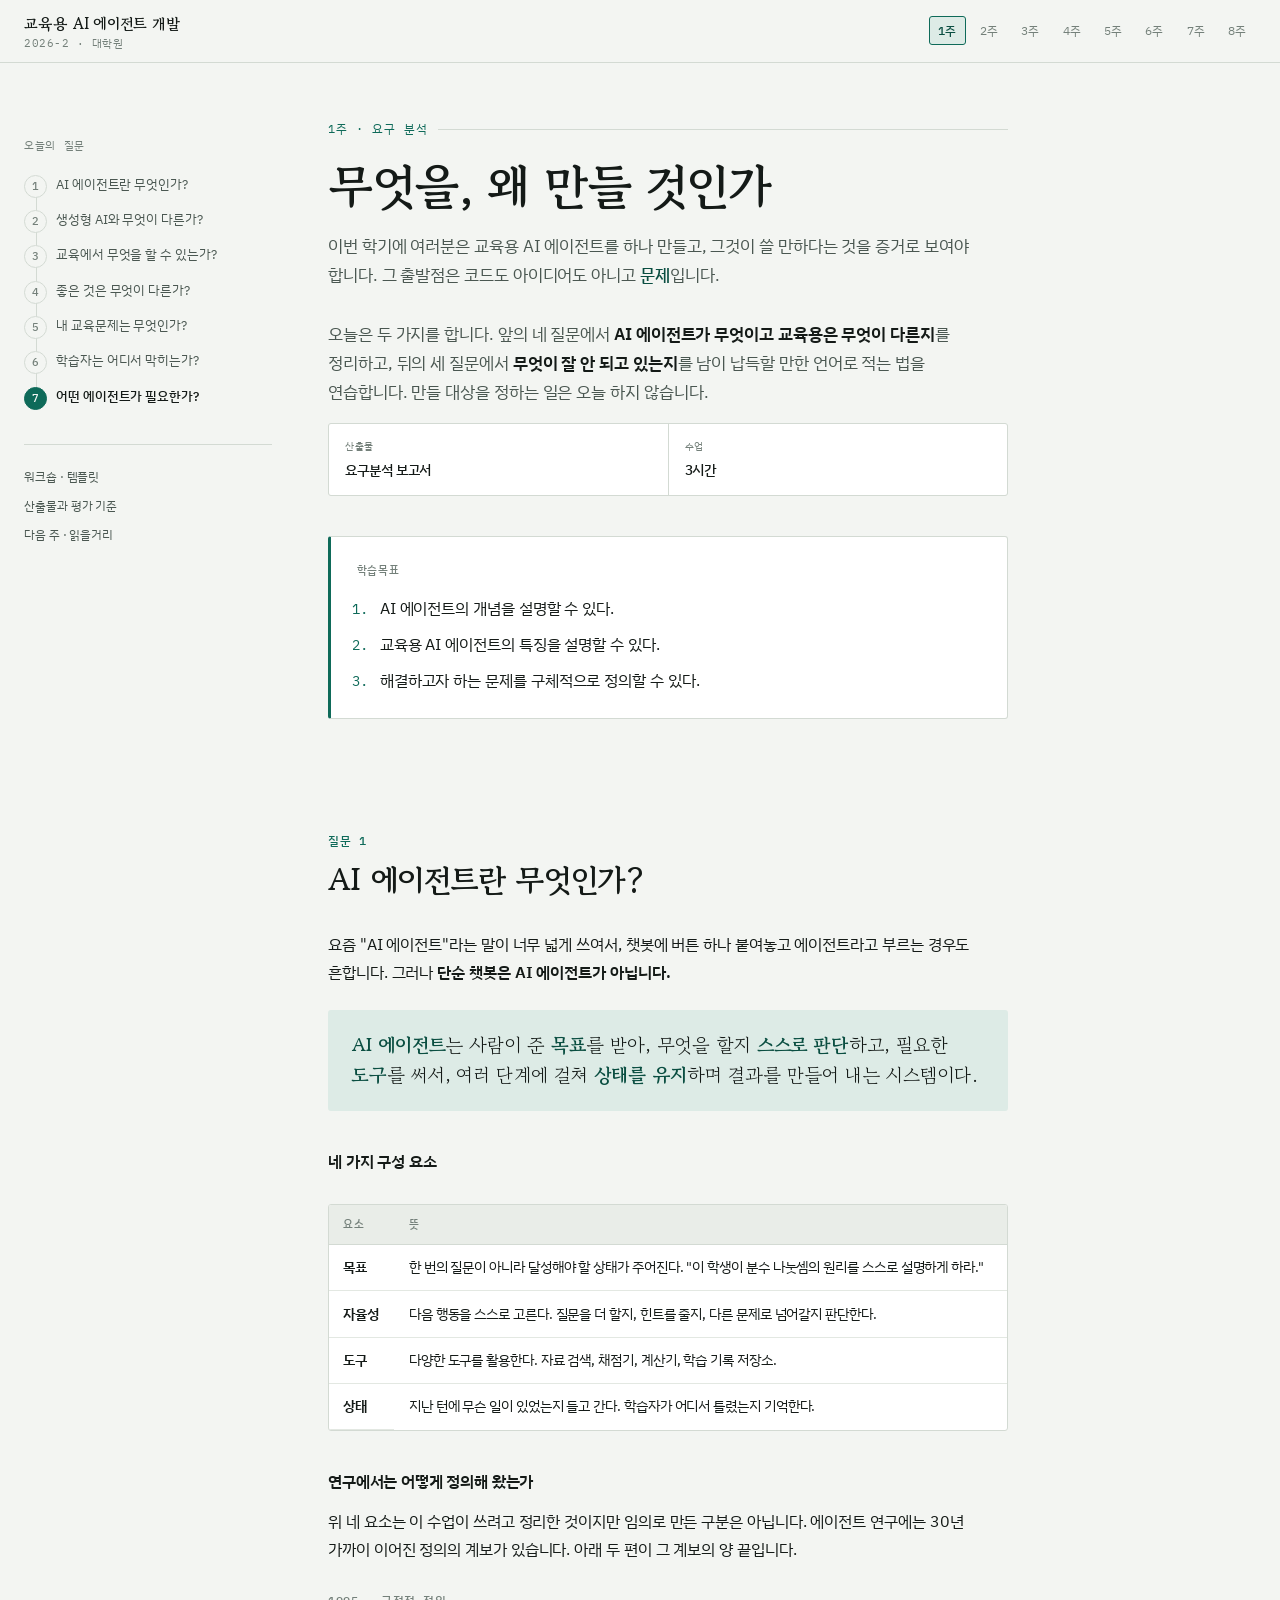
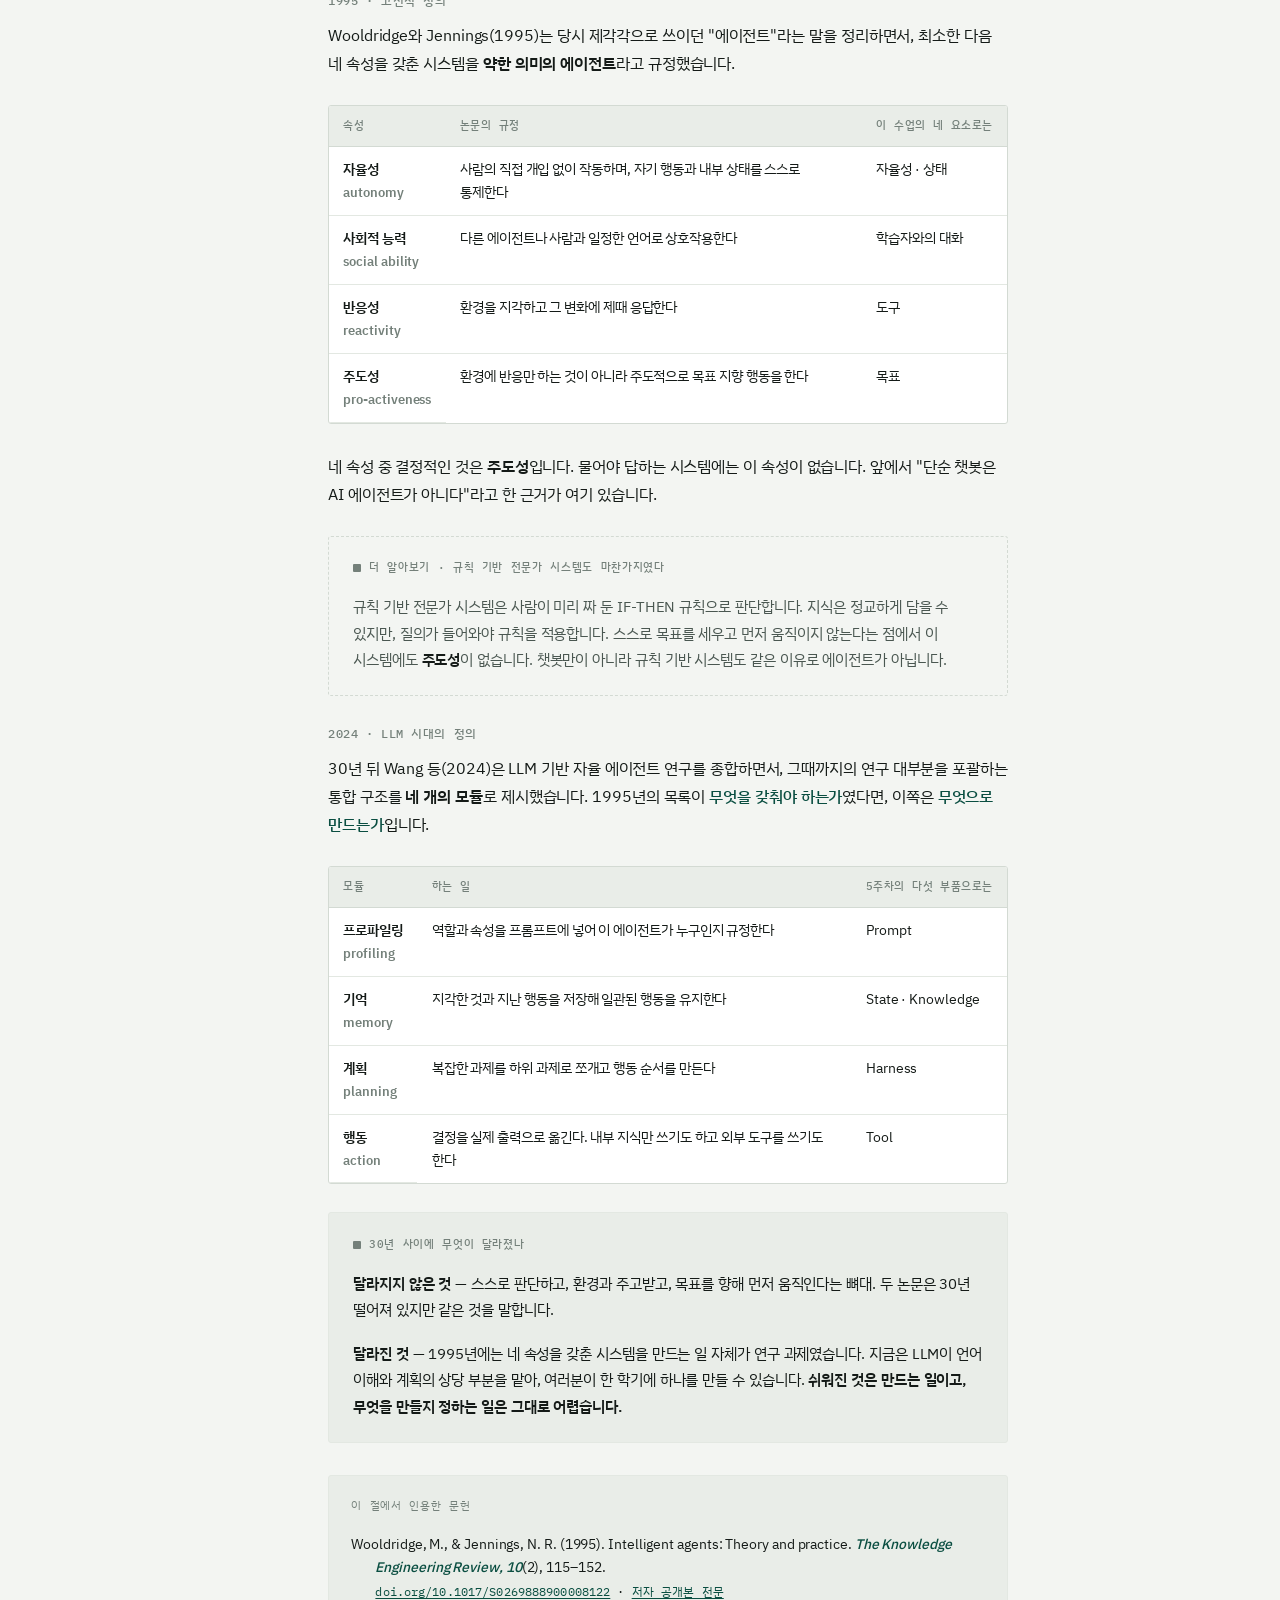
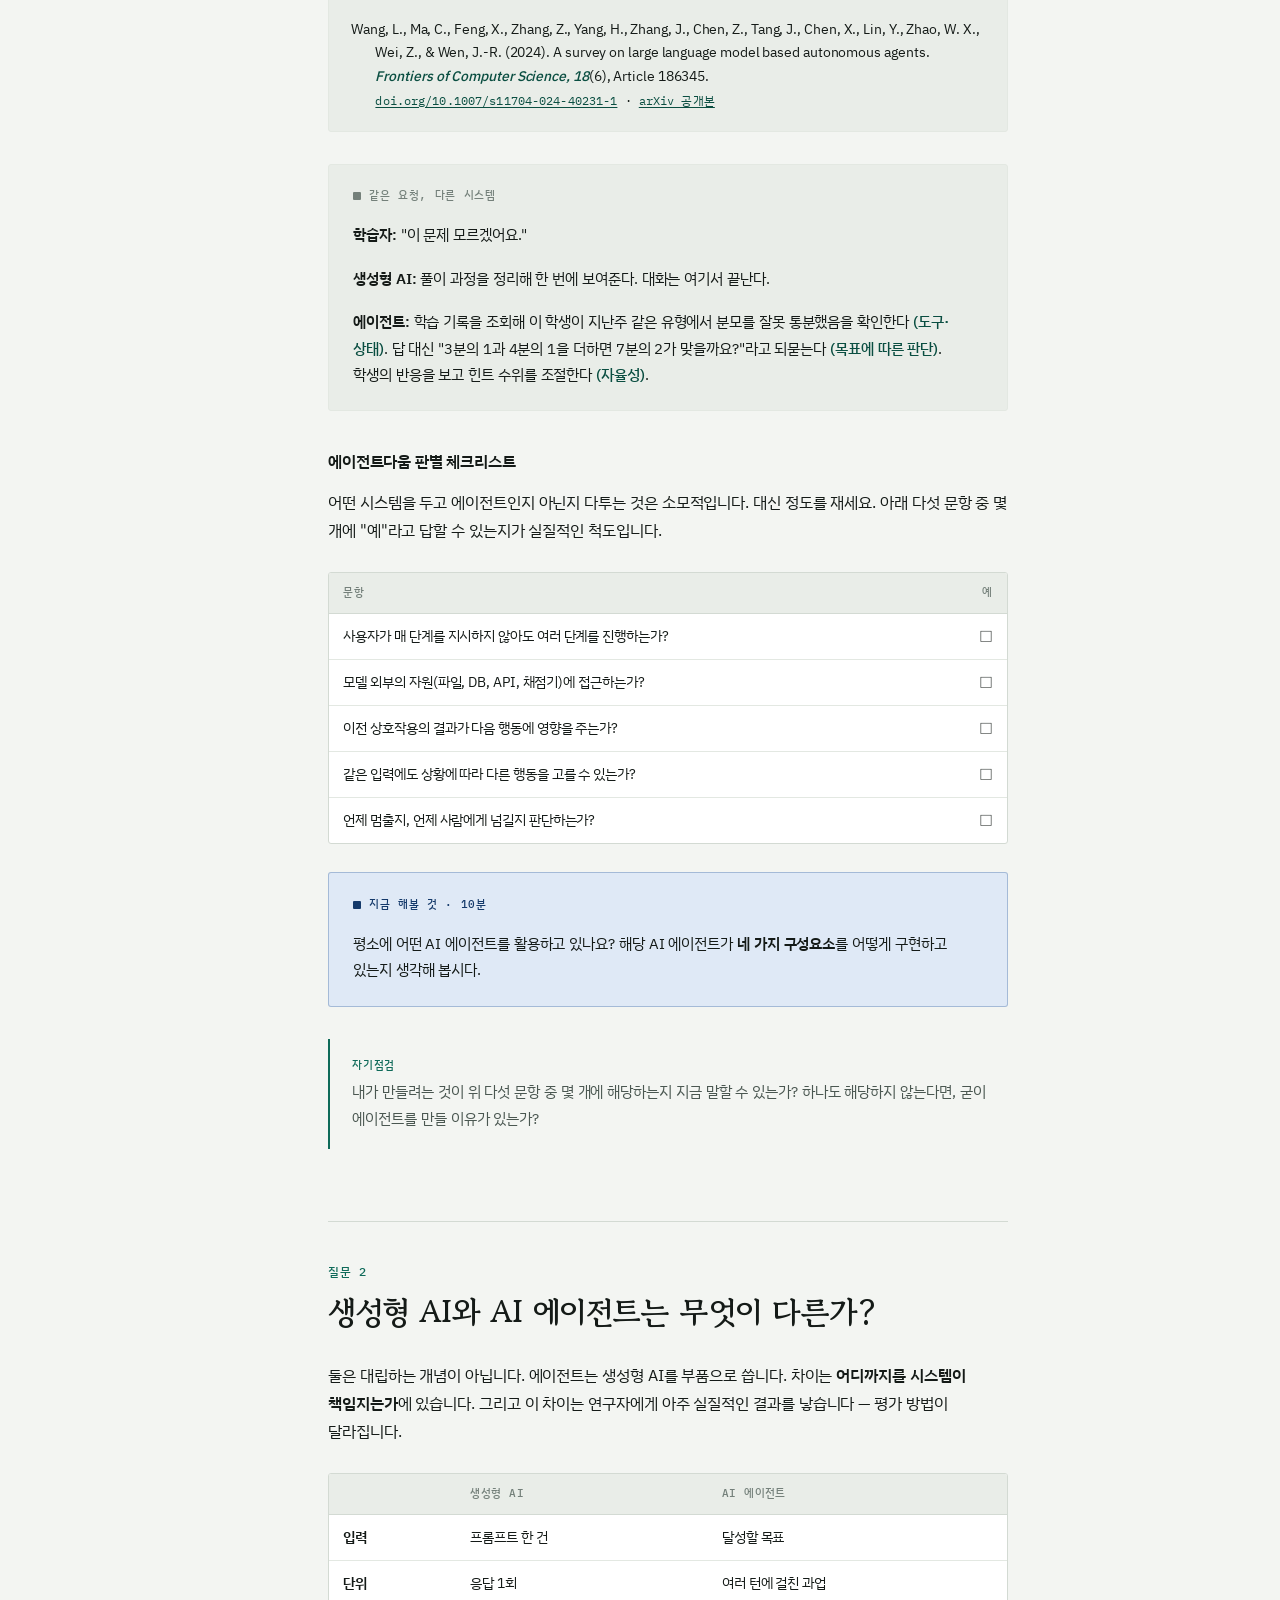
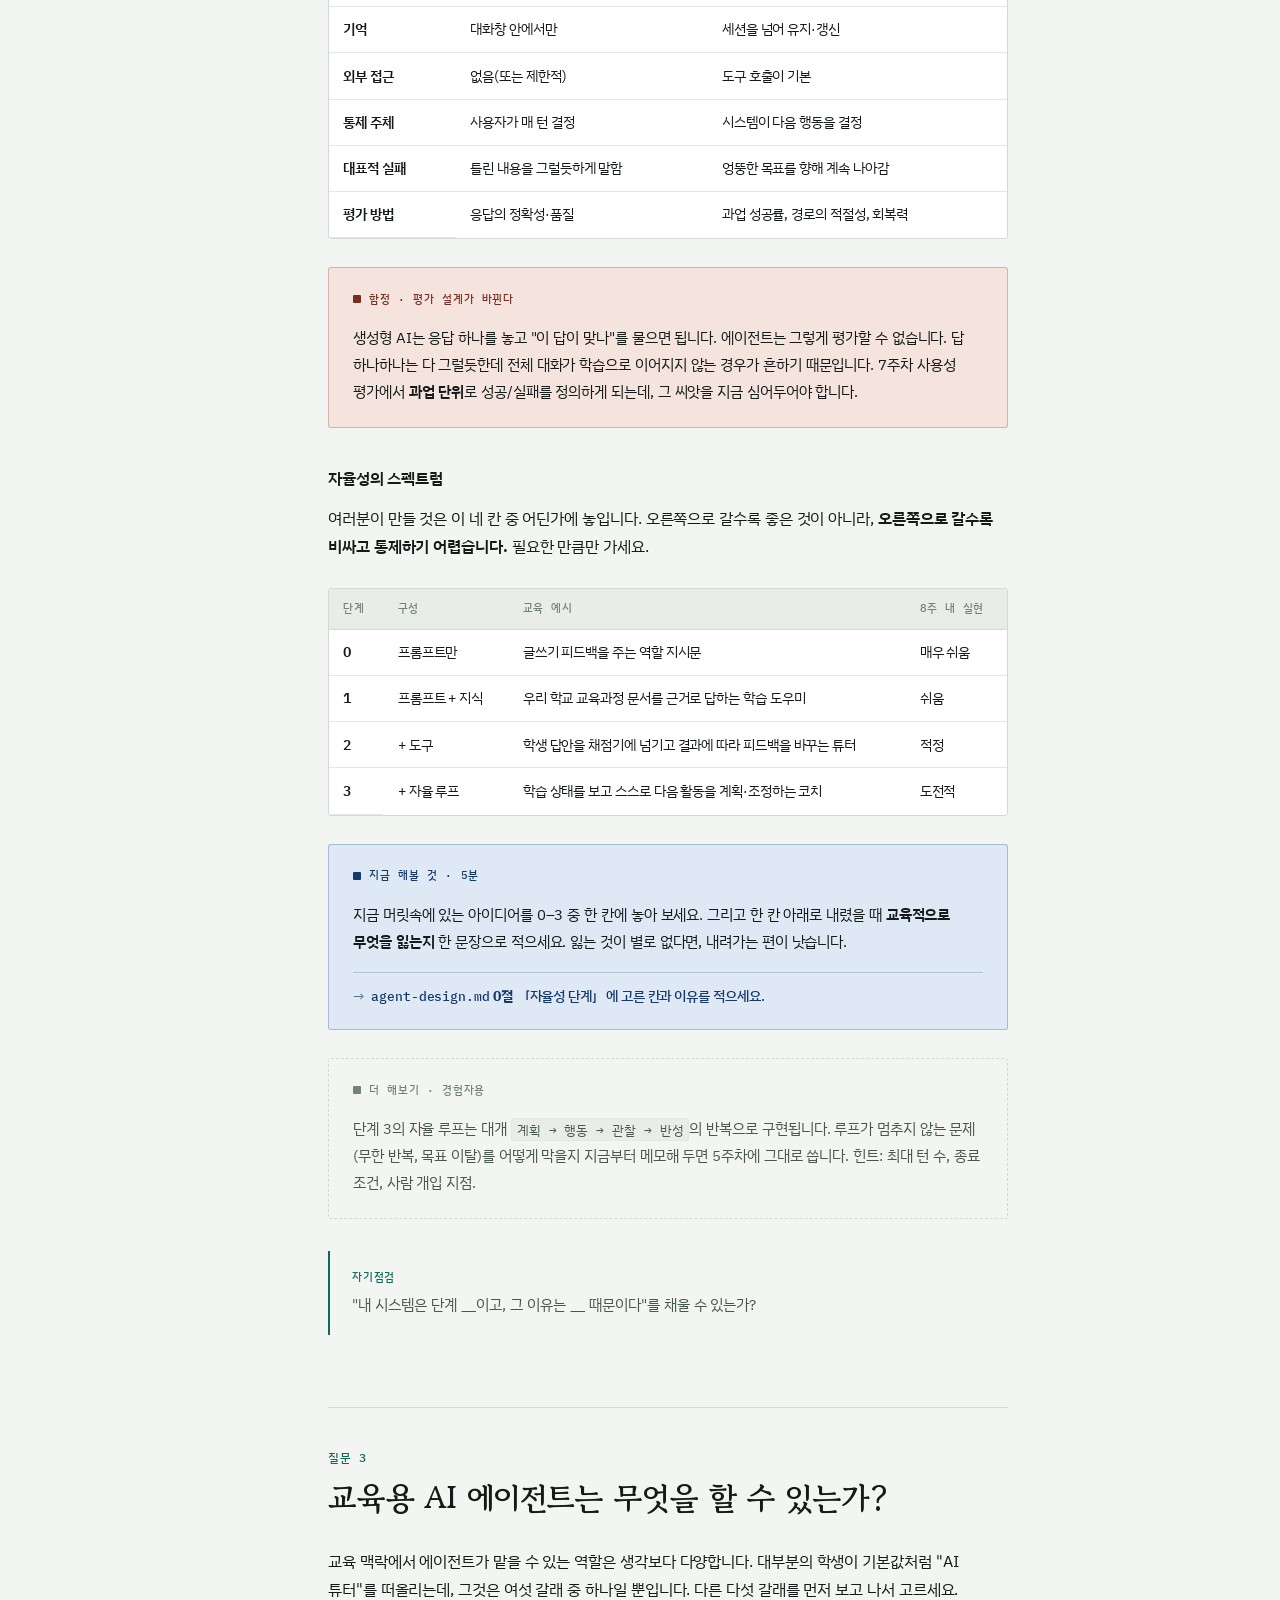
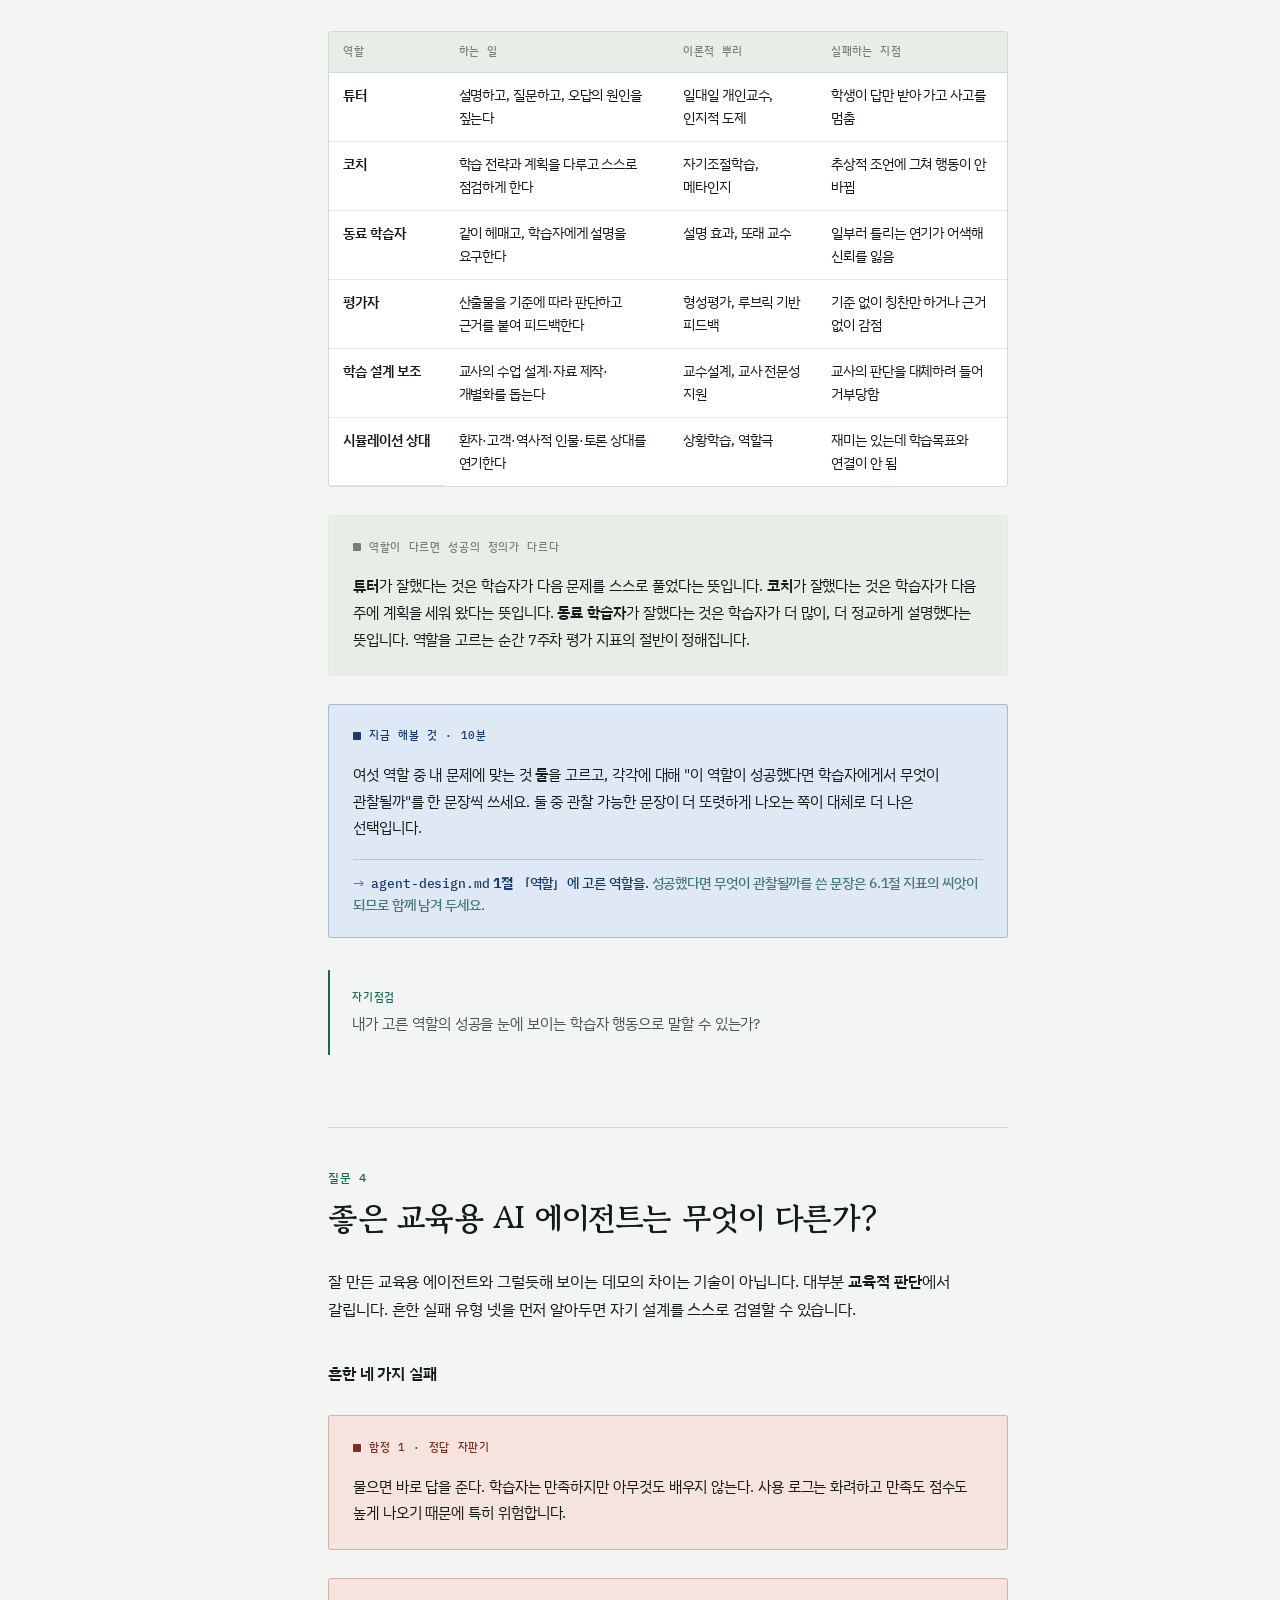
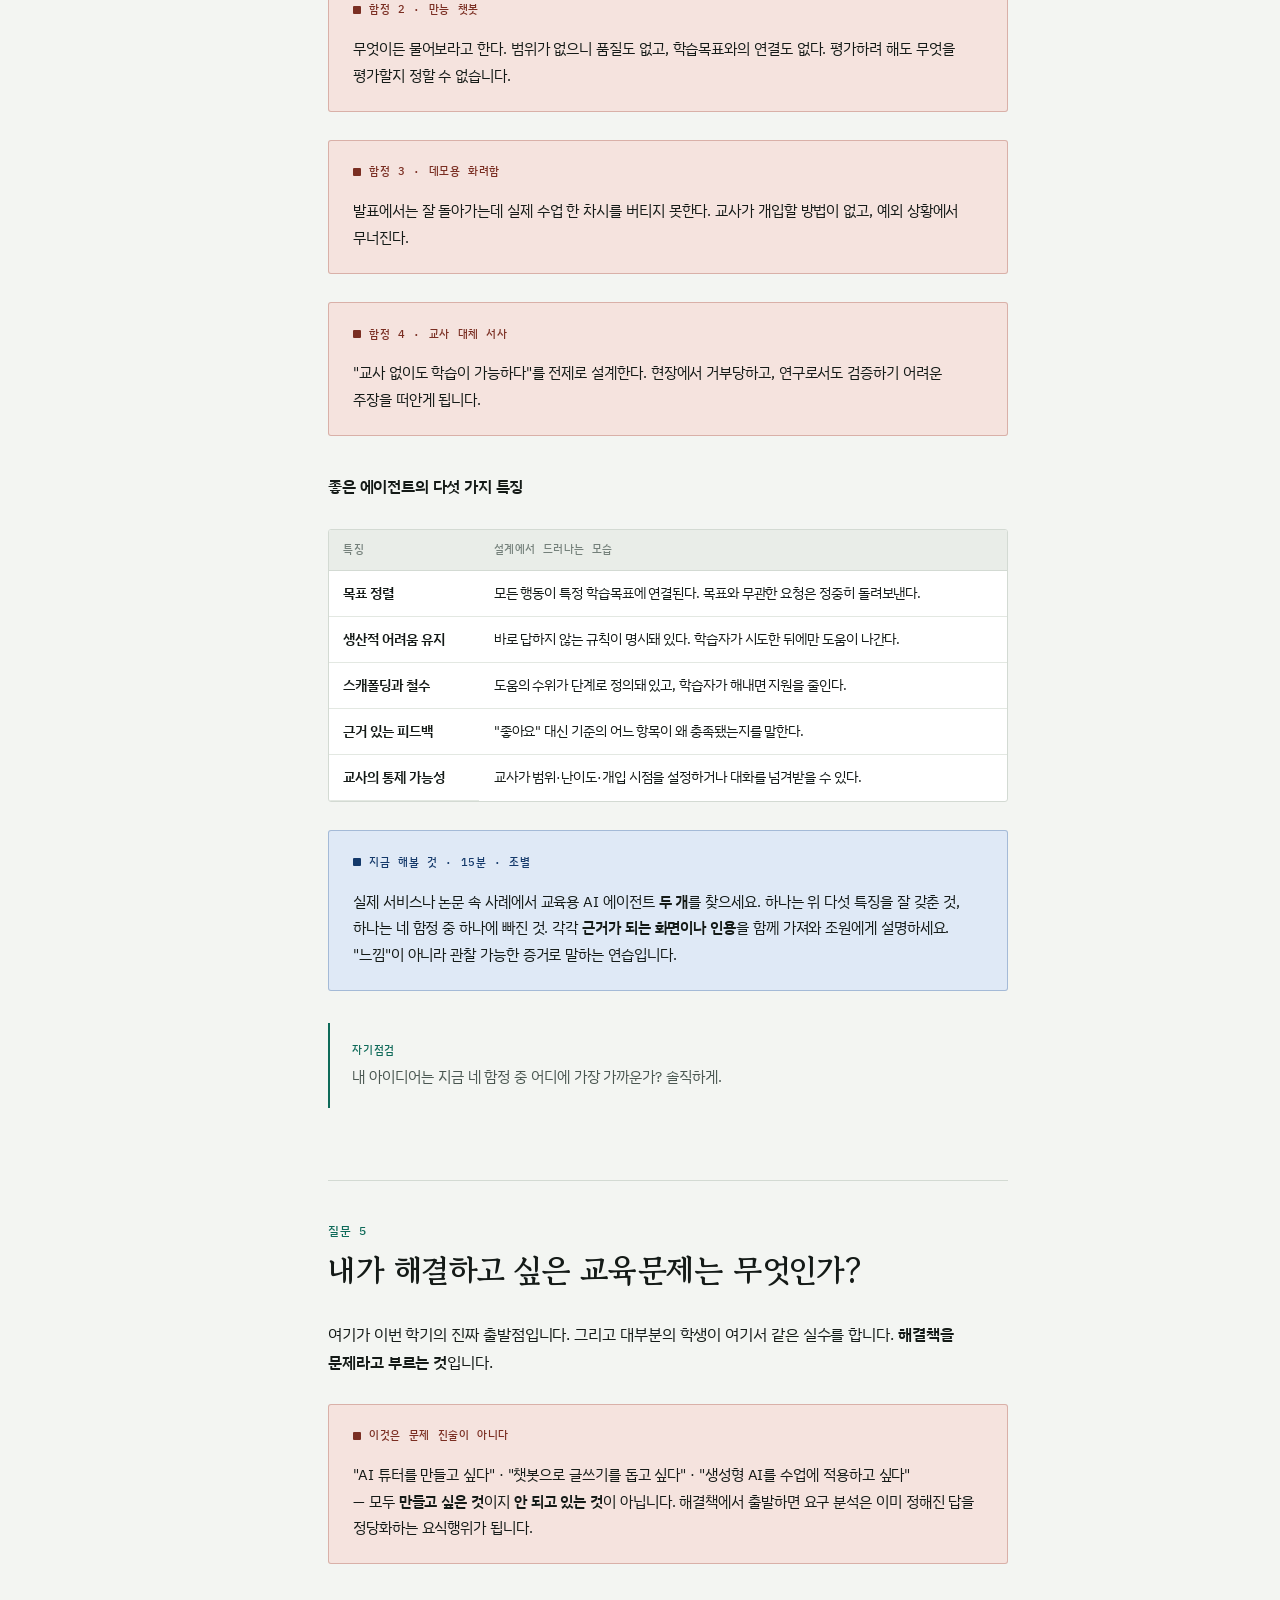
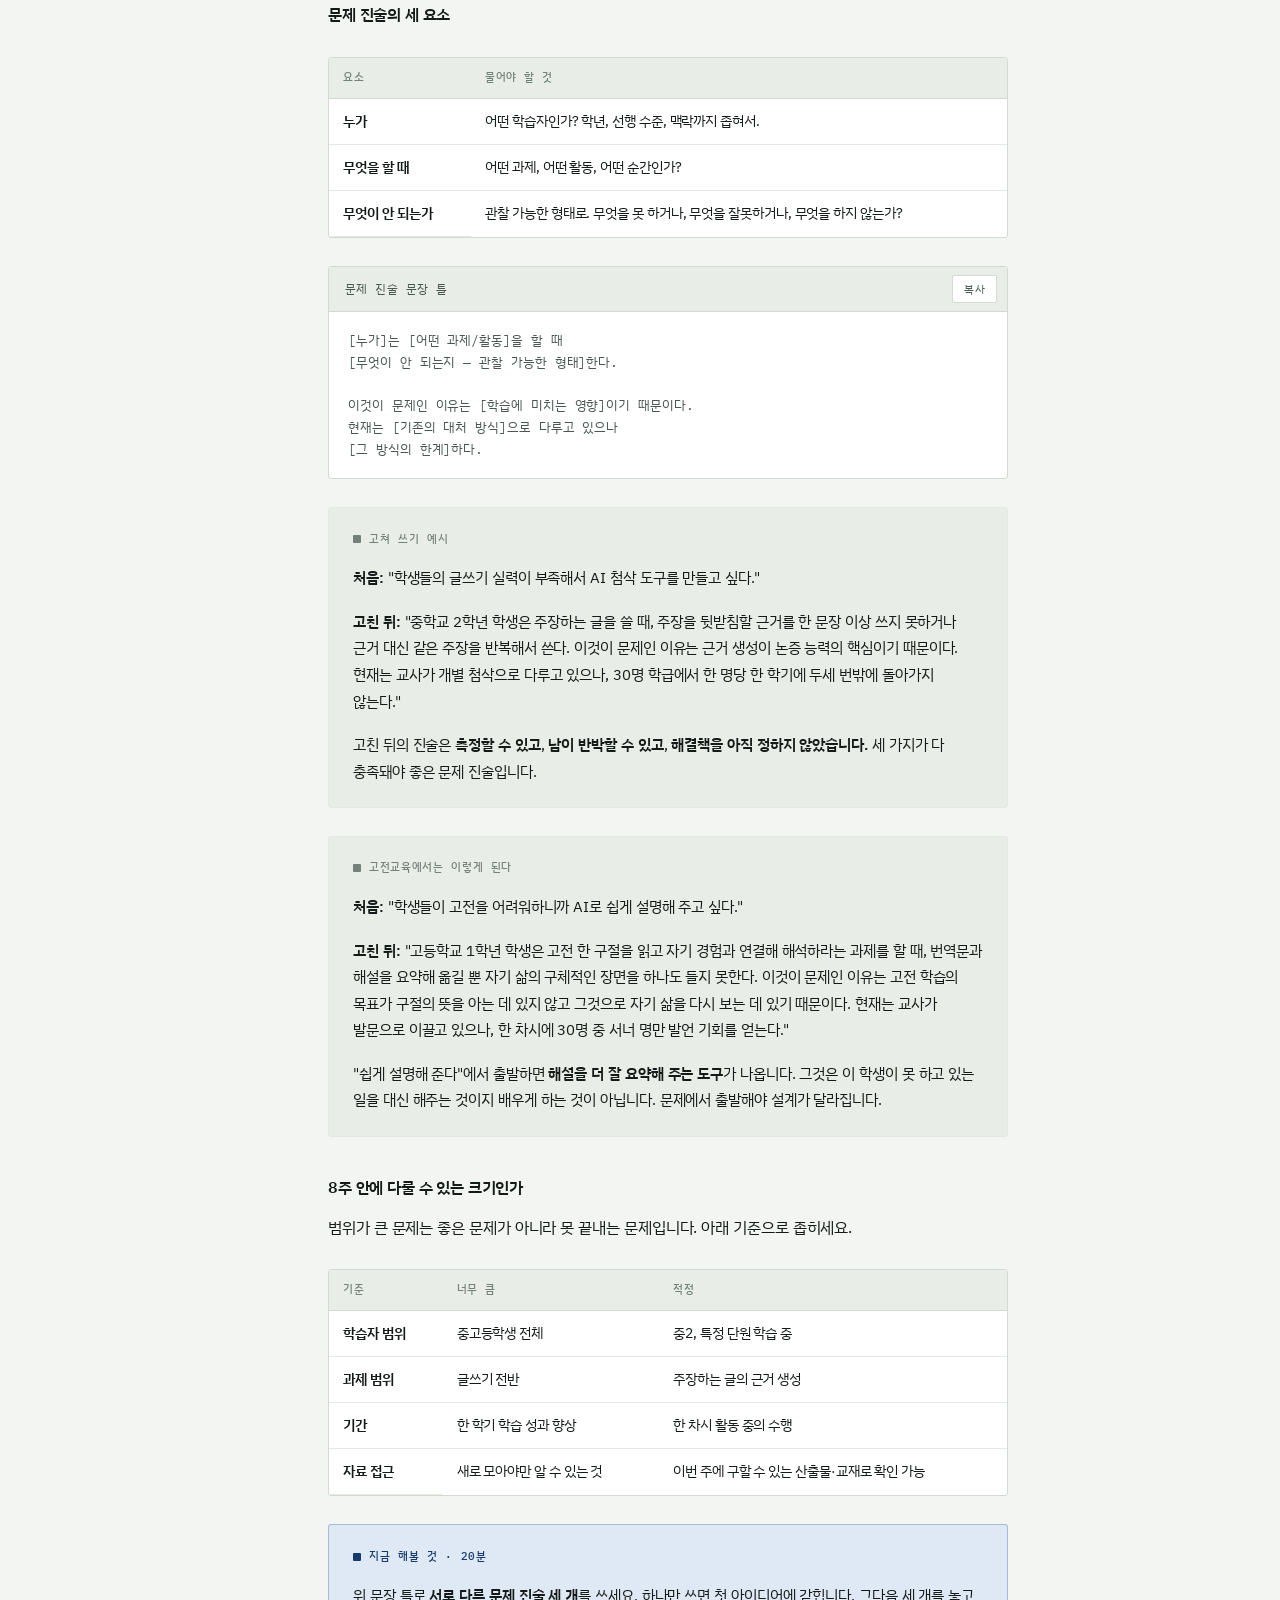
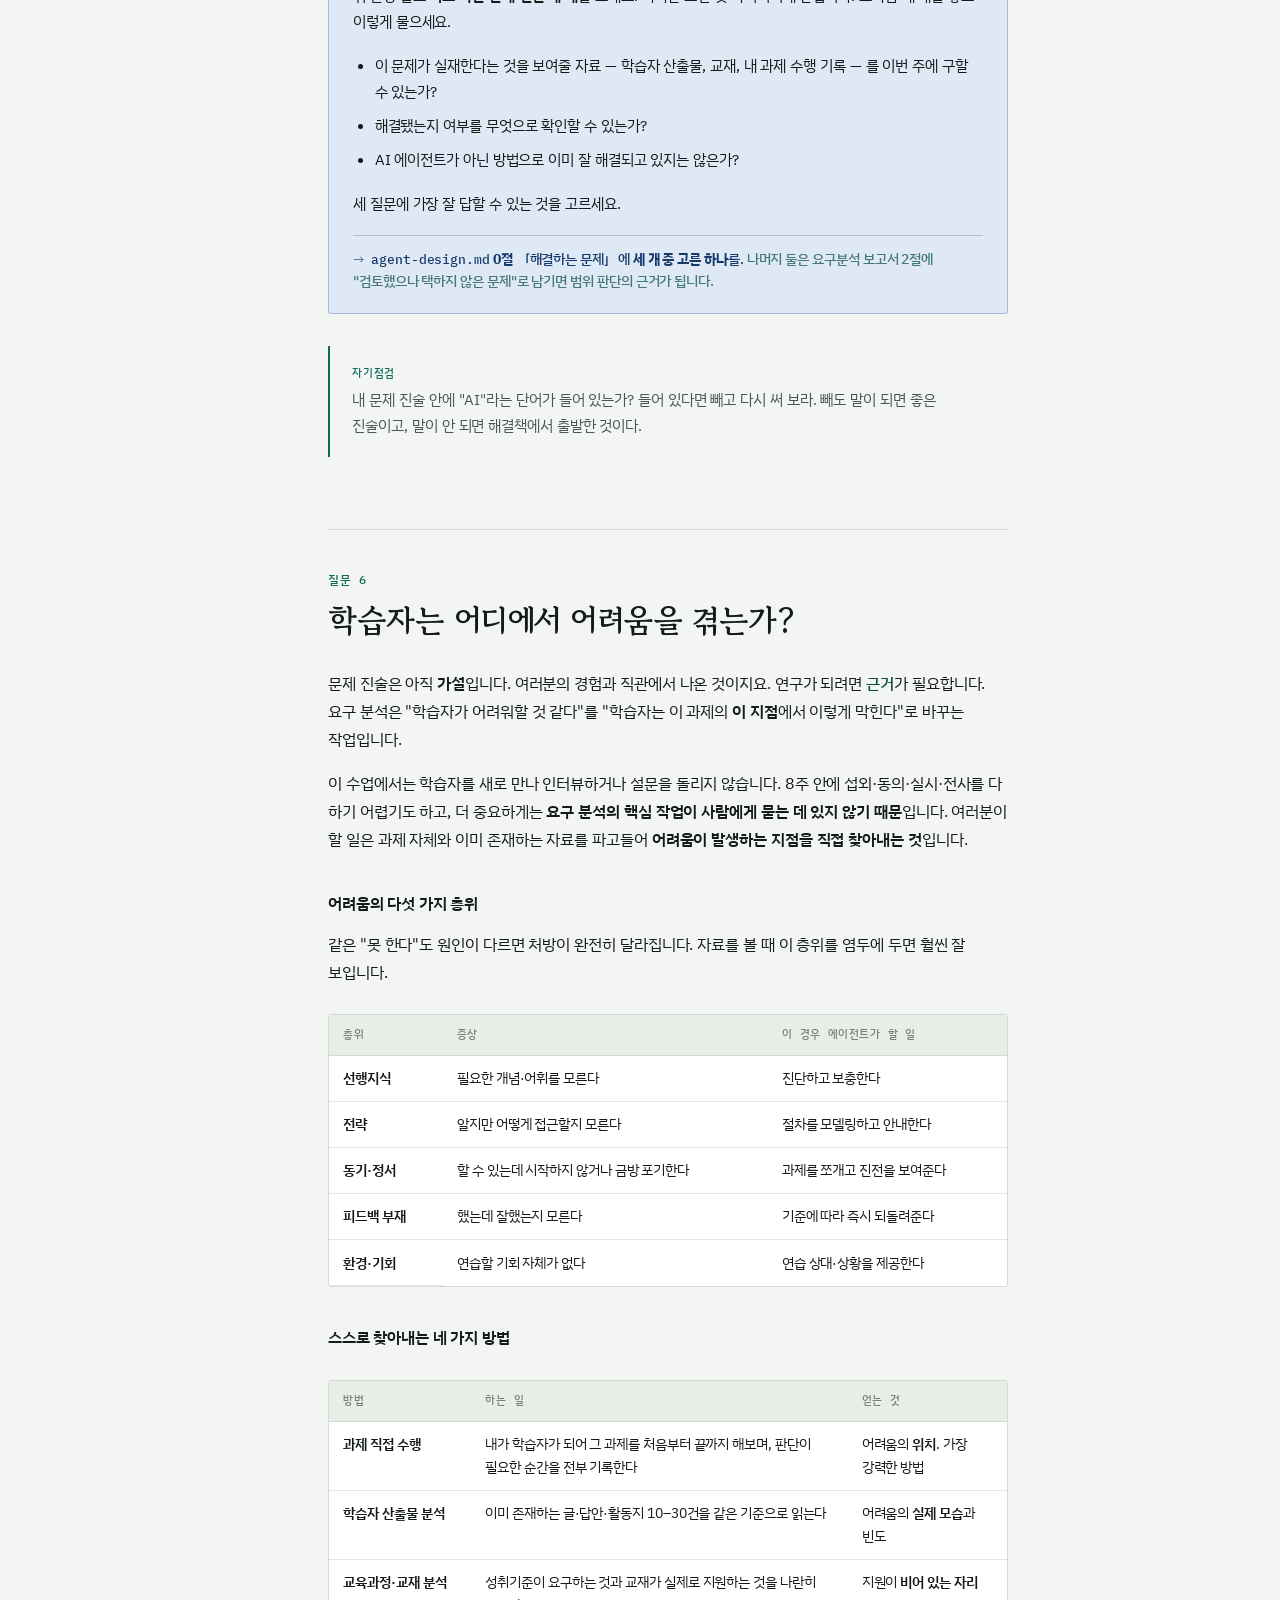
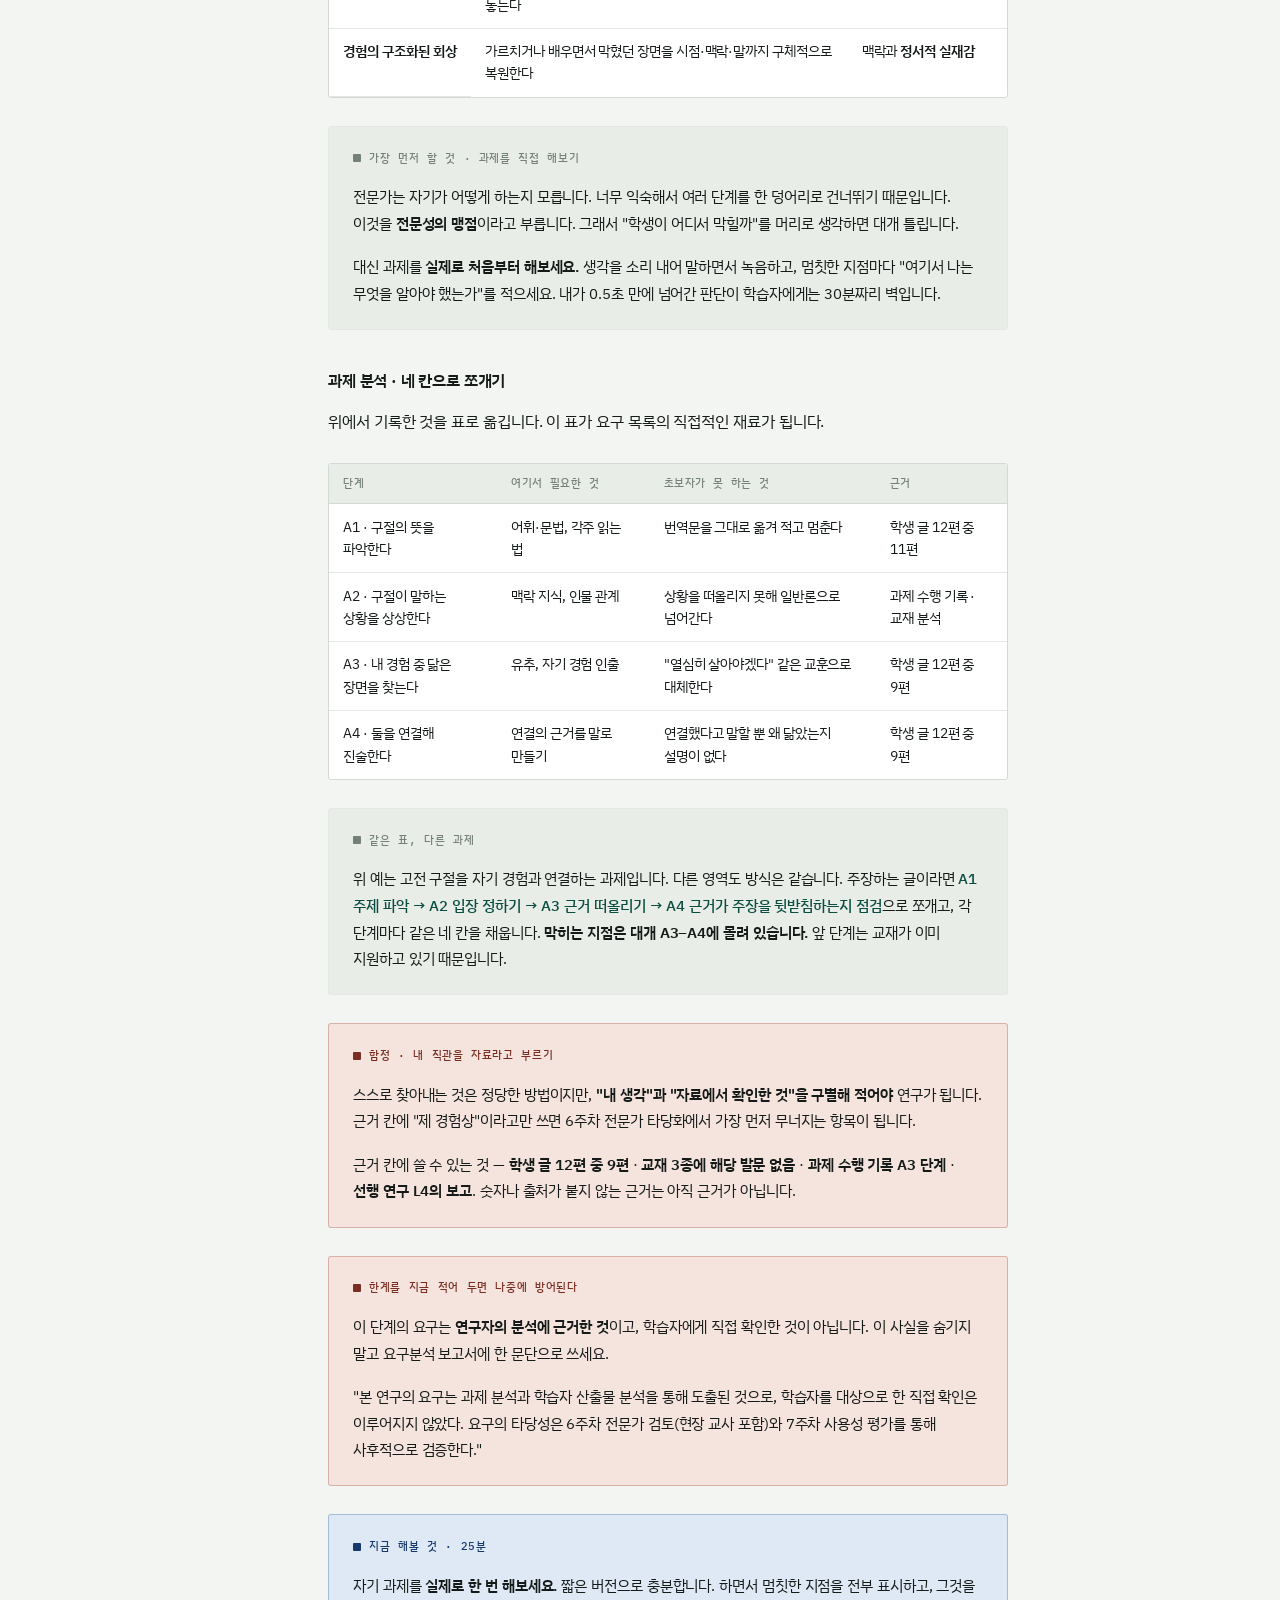
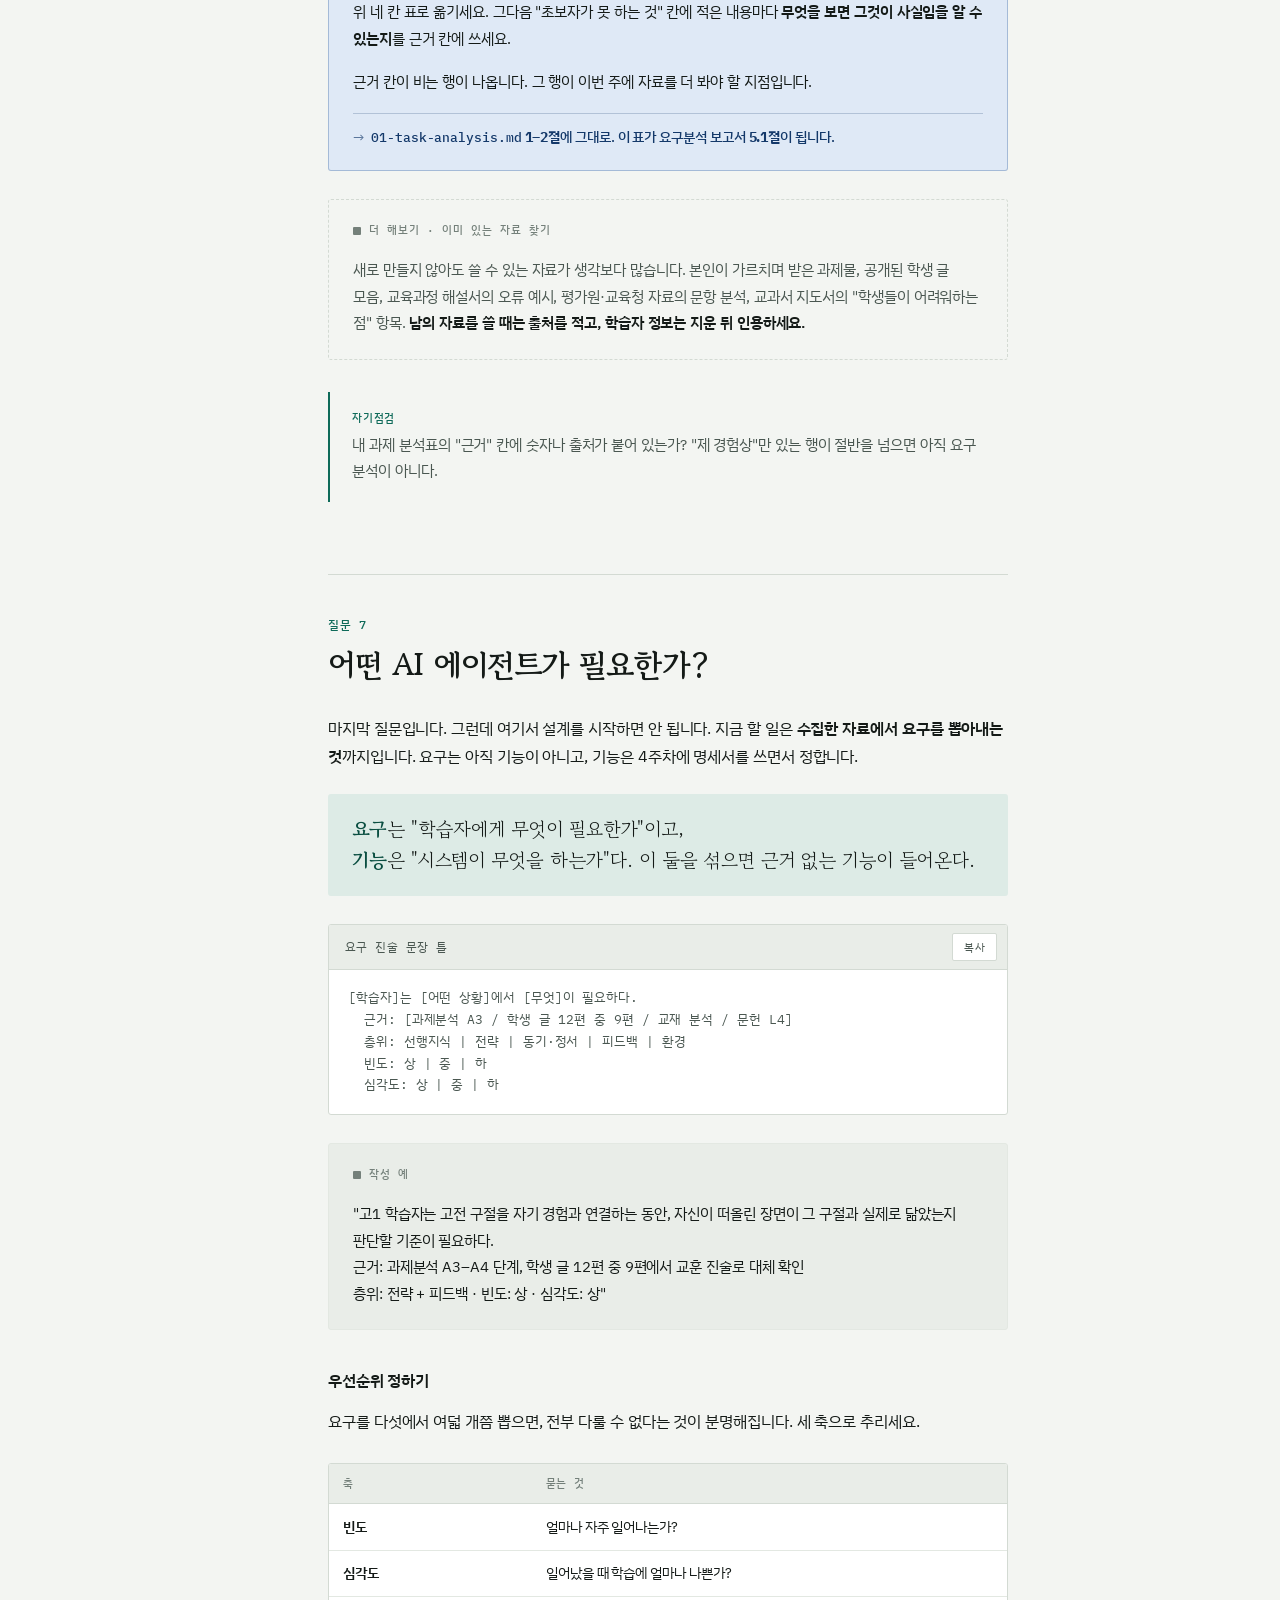
==== commit 4ea99ca0: "week01: 「함정 · 옛 개념을 지금 맥락으로 그대로 옮기기」 상자 삭제 Co-Authored-By: Claude Opus 5 <noreply@anthropic.com> Cla" ====
--- a/week01.html
+++ b/week01.html
@@ -235,19 +235,6 @@
           자체가 연구 과제였습니다. 지금은 LLM이 언어 이해와 계획의 상당 부분을 맡아,
           여러분이 한 학기에 하나를 만들 수 있습니다.
           <strong>쉬워진 것은 만드는 일이고, 무엇을 만들지 정하는 일은 그대로 어렵습니다.</strong>
-        </p>
-      </div>
-
-      <div class="box box--warn">
-        <p class="box__t">함정 · 옛 개념을 지금 맥락으로 그대로 옮기기</p>
-        <p>
-          Wooldridge와 Jennings의 "사회적 능력"은 원래 <strong>에이전트끼리</strong> 통신하는
-          능력을 가리켰습니다. 여러분의 에이전트는 대개 학습자 한 명을 상대하므로 그 뜻
-          그대로는 아닙니다.
-        </p>
-        <p>
-          개념을 빌려 올 때는 <strong>원문이 무엇을 가리켰는지 확인하고, 달라진 부분은
-          달라졌다고 쓰세요.</strong> 2주차 문헌 분석에서 계속 하게 될 일입니다.
         </p>
       </div>
 
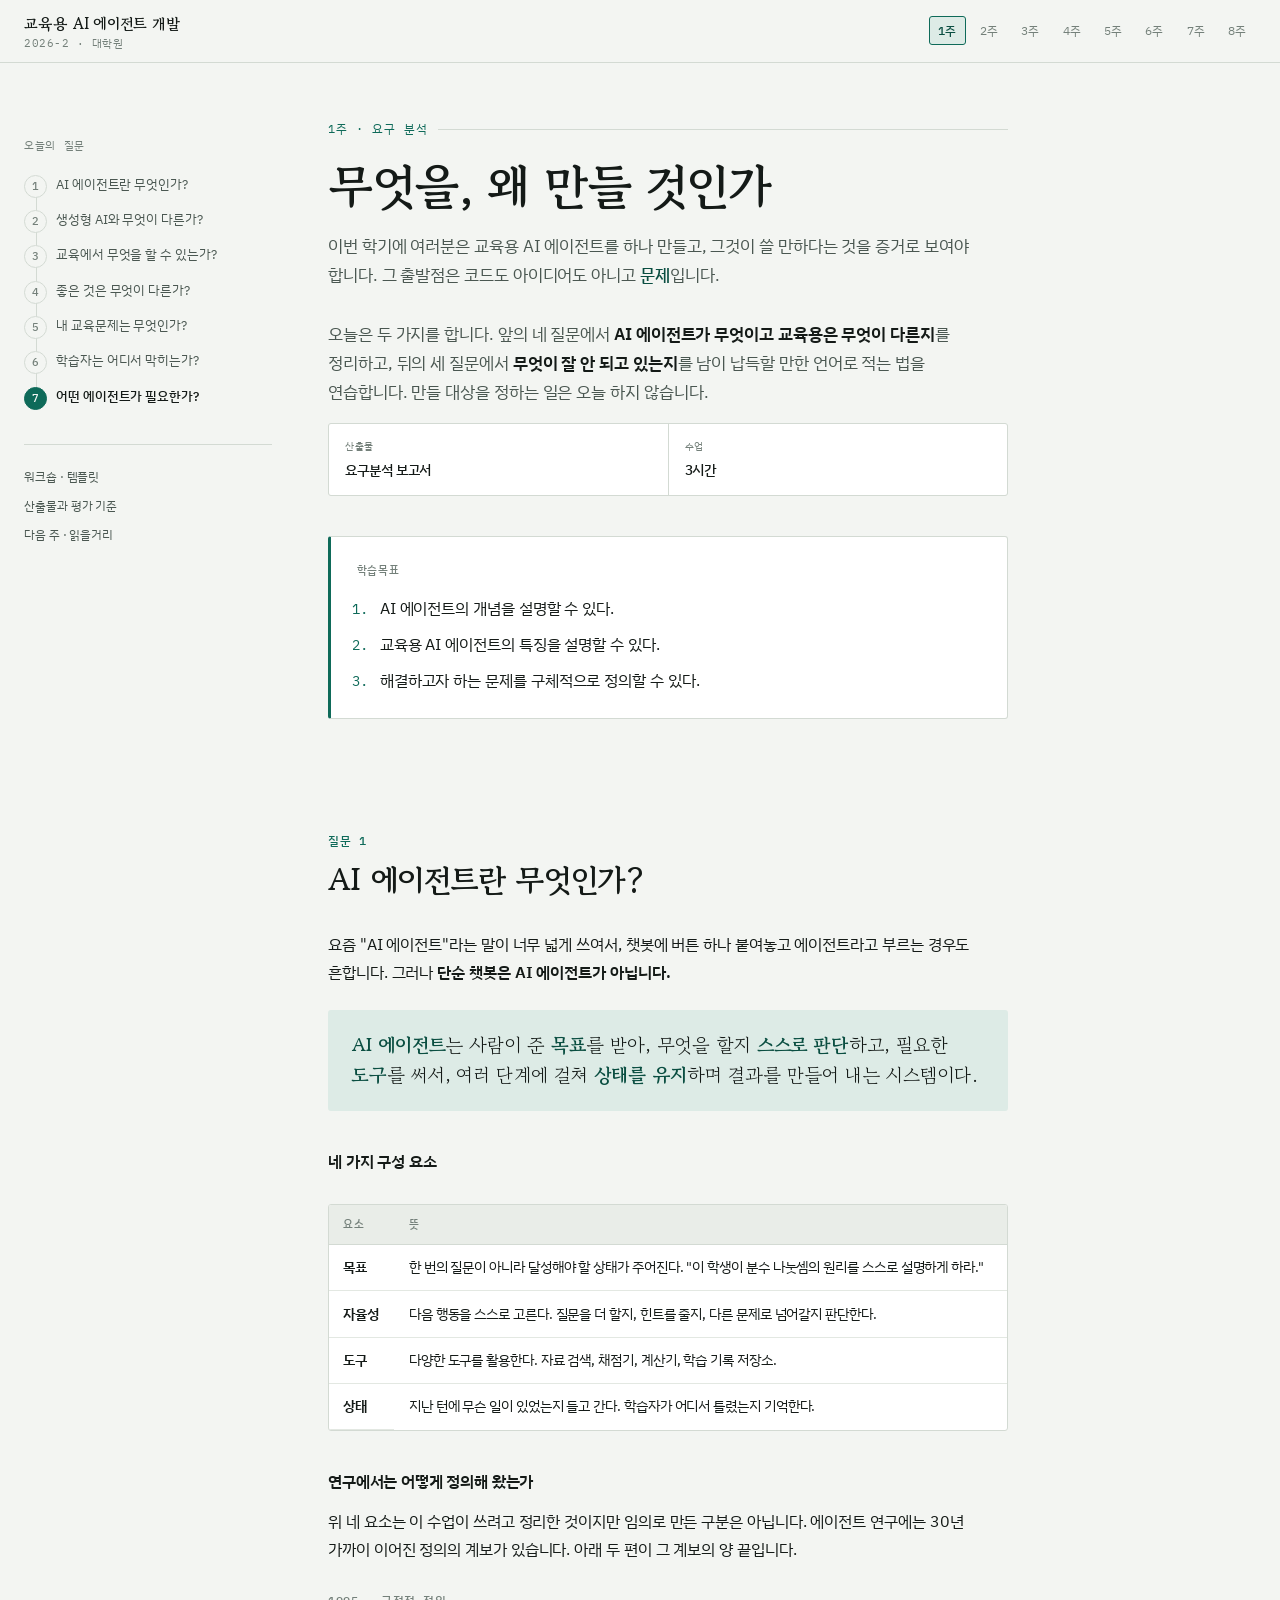
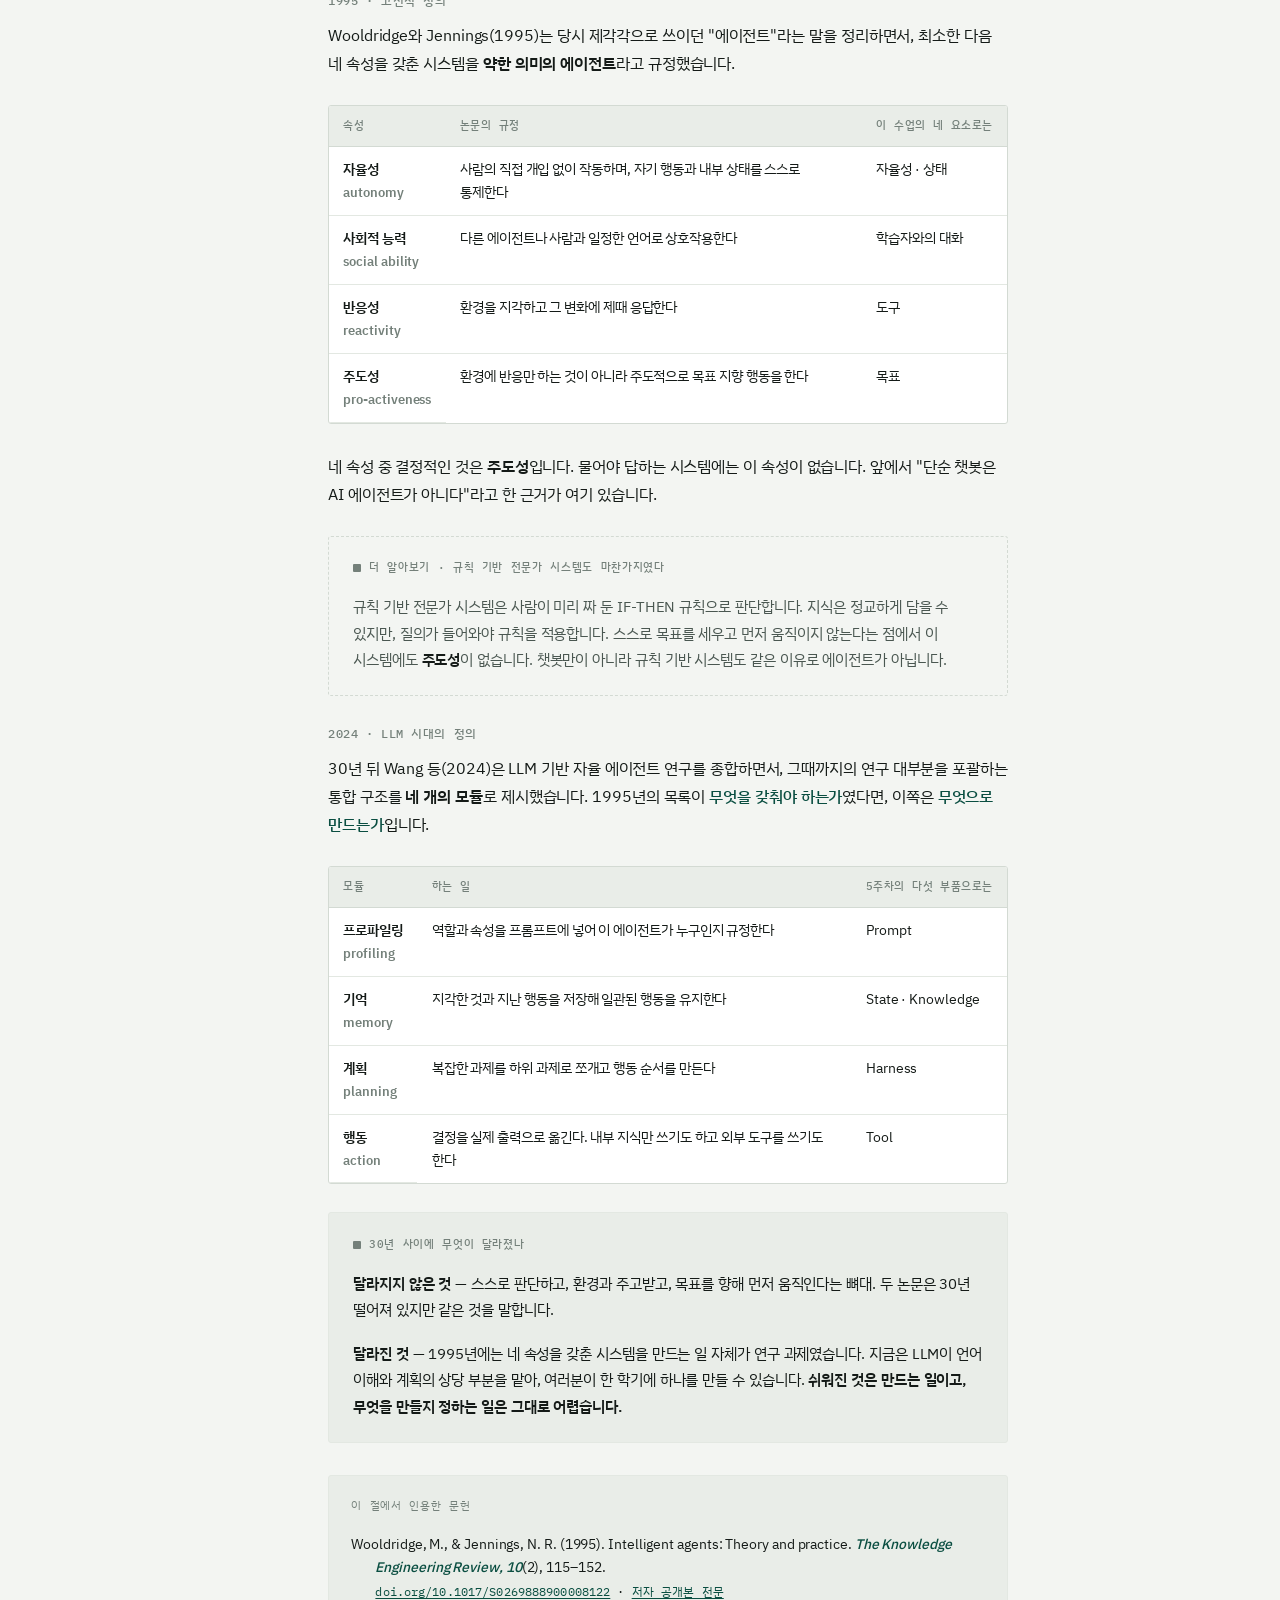
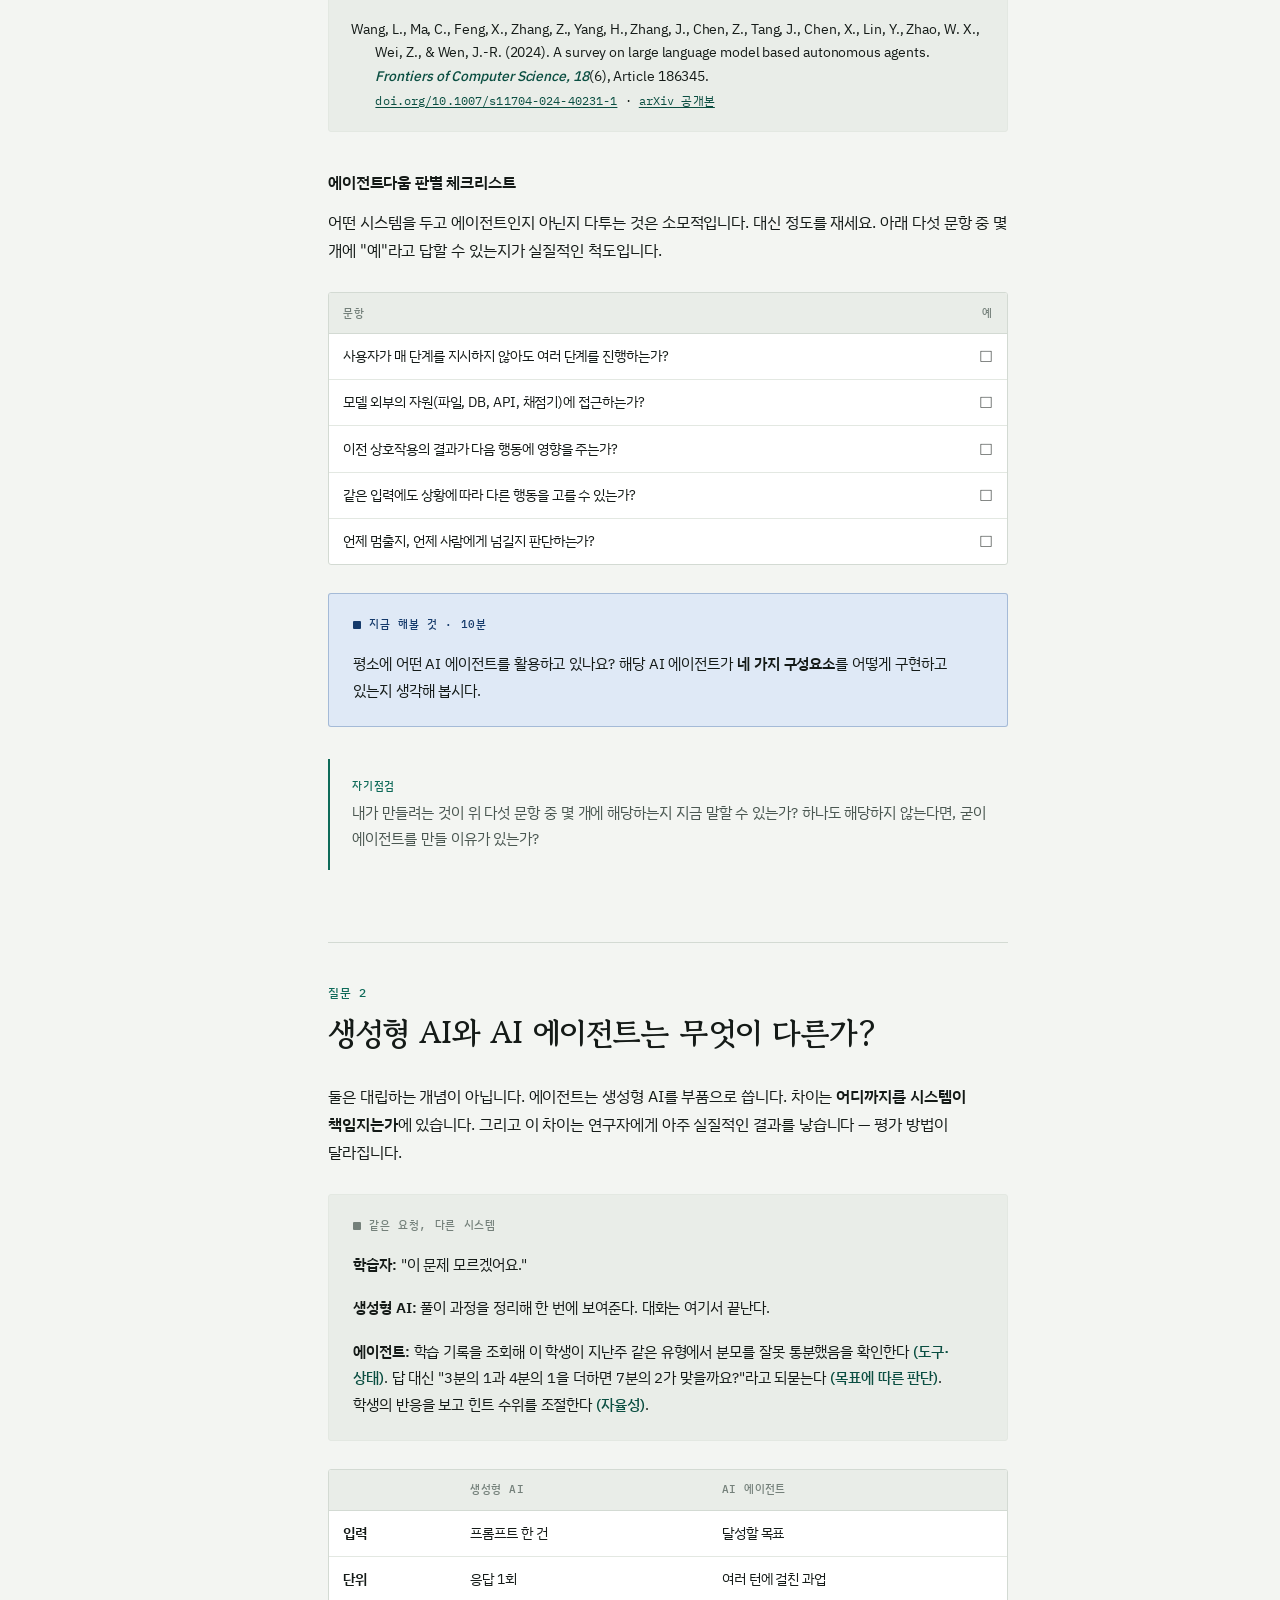
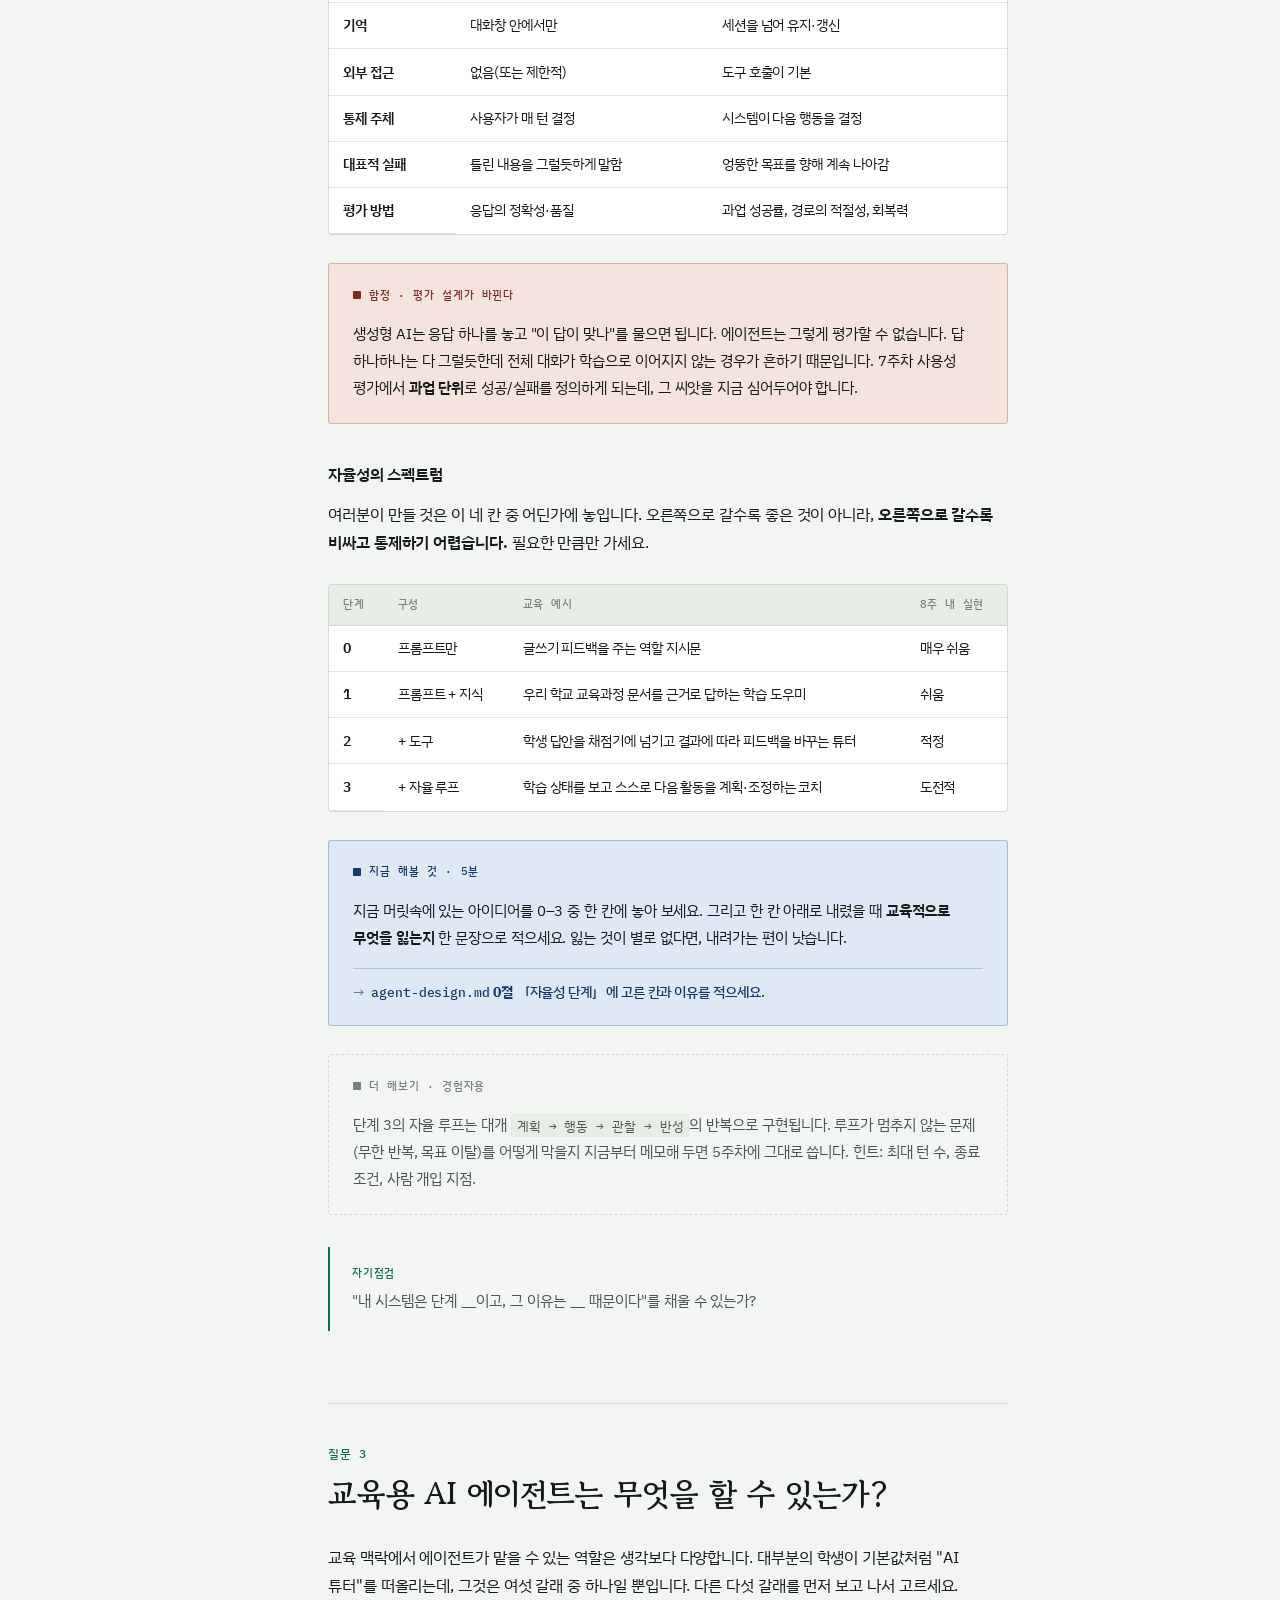
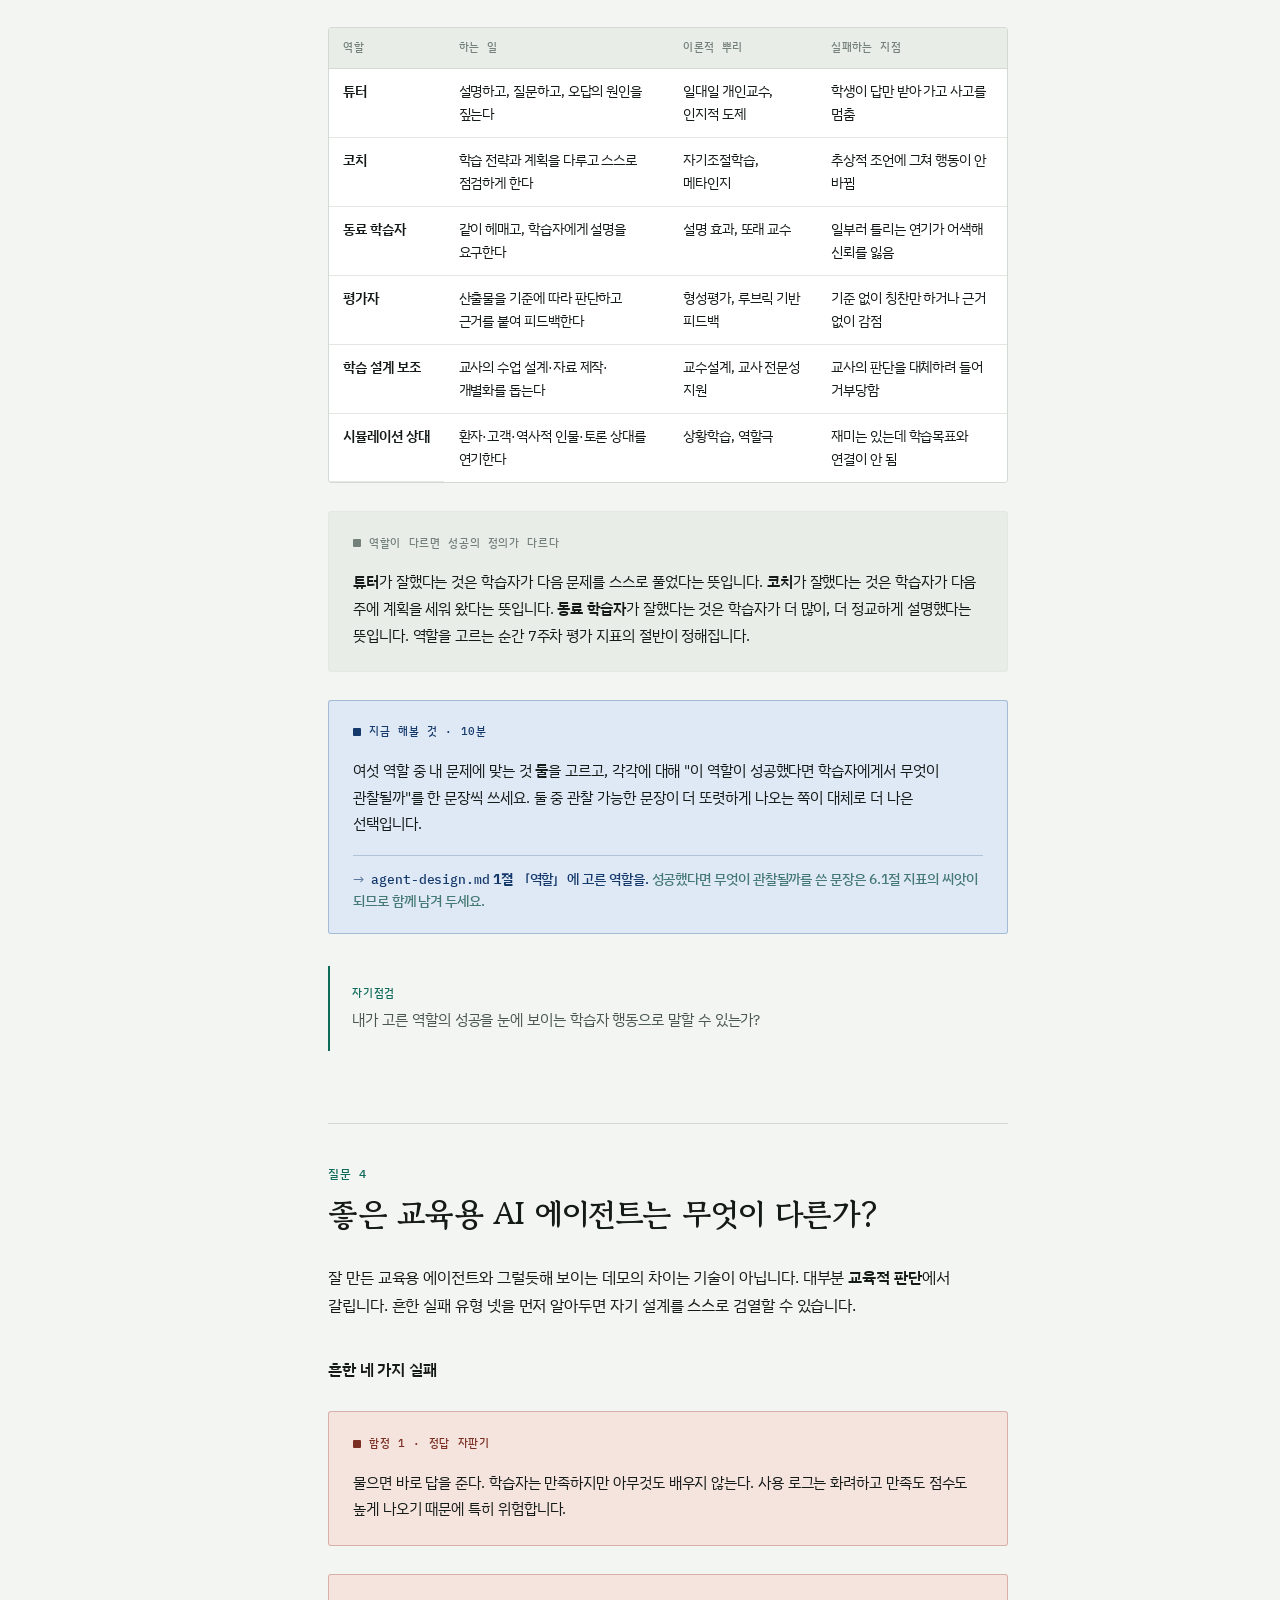
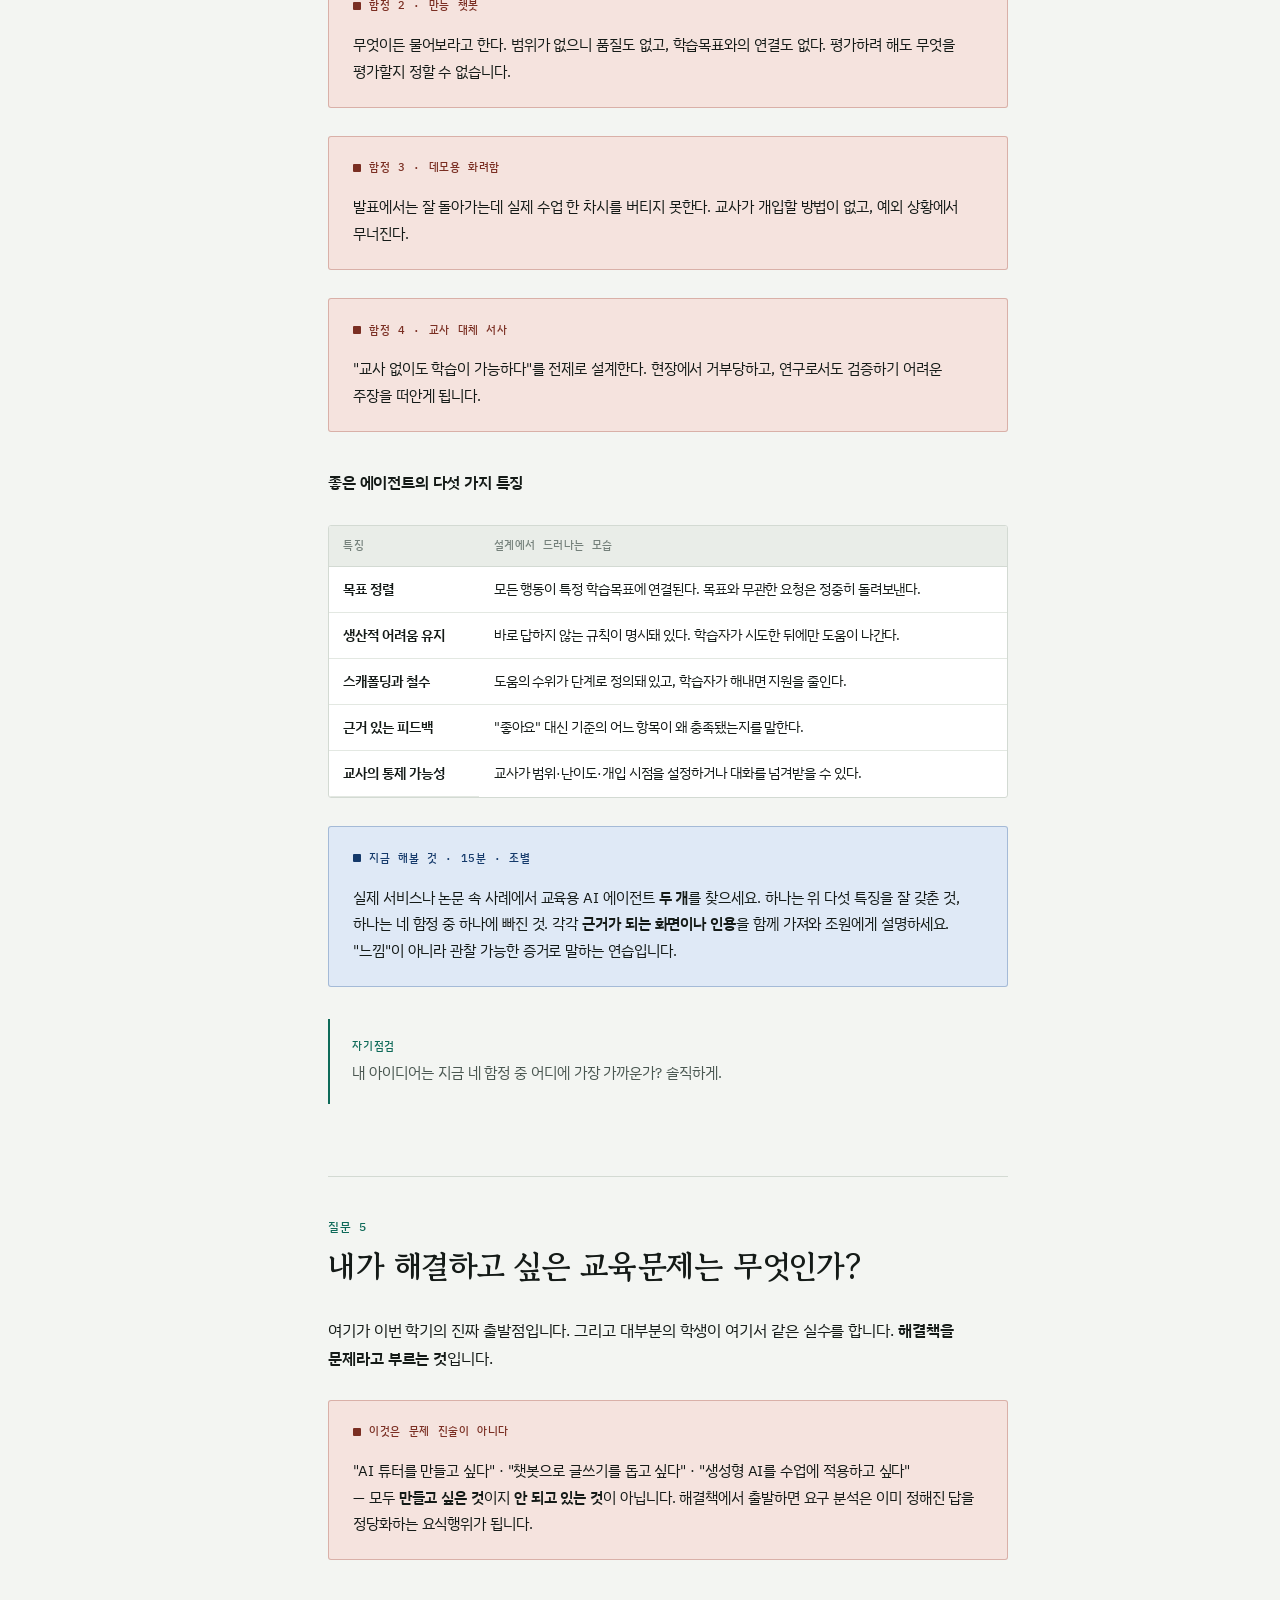
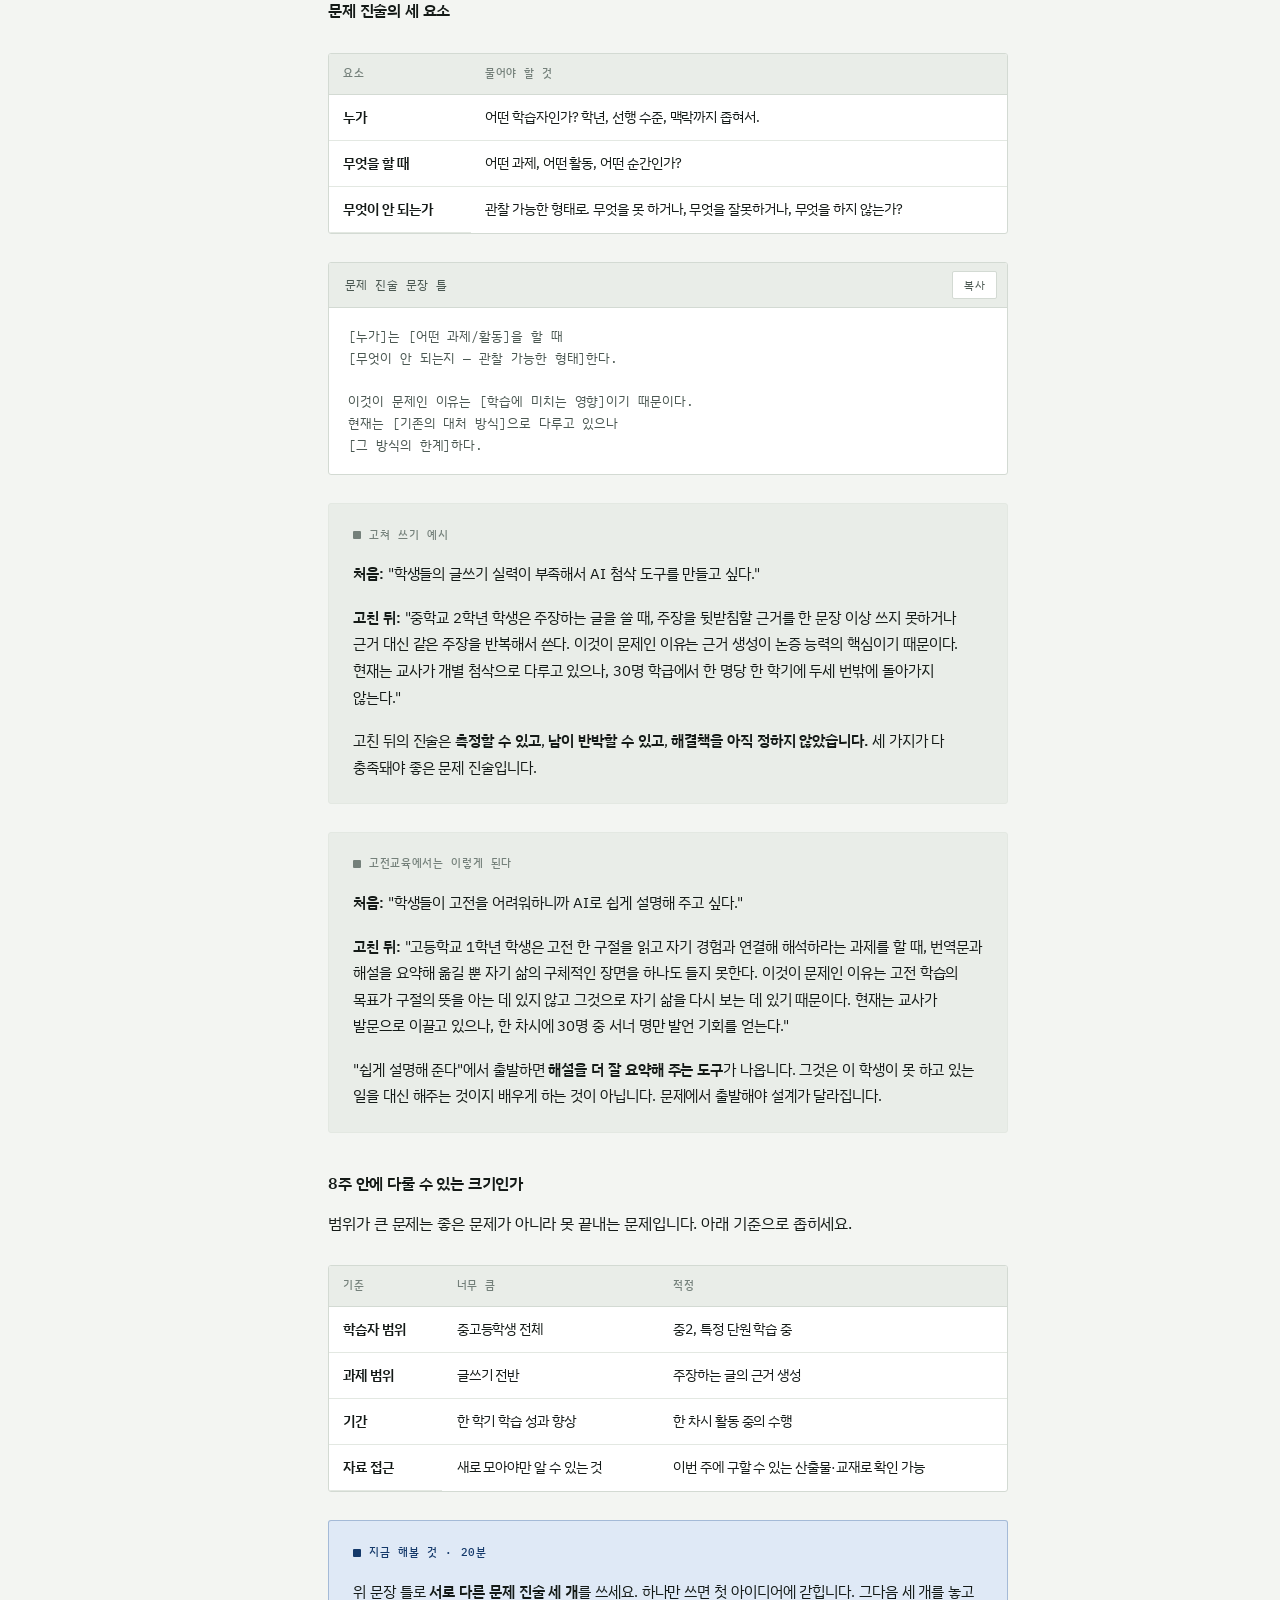
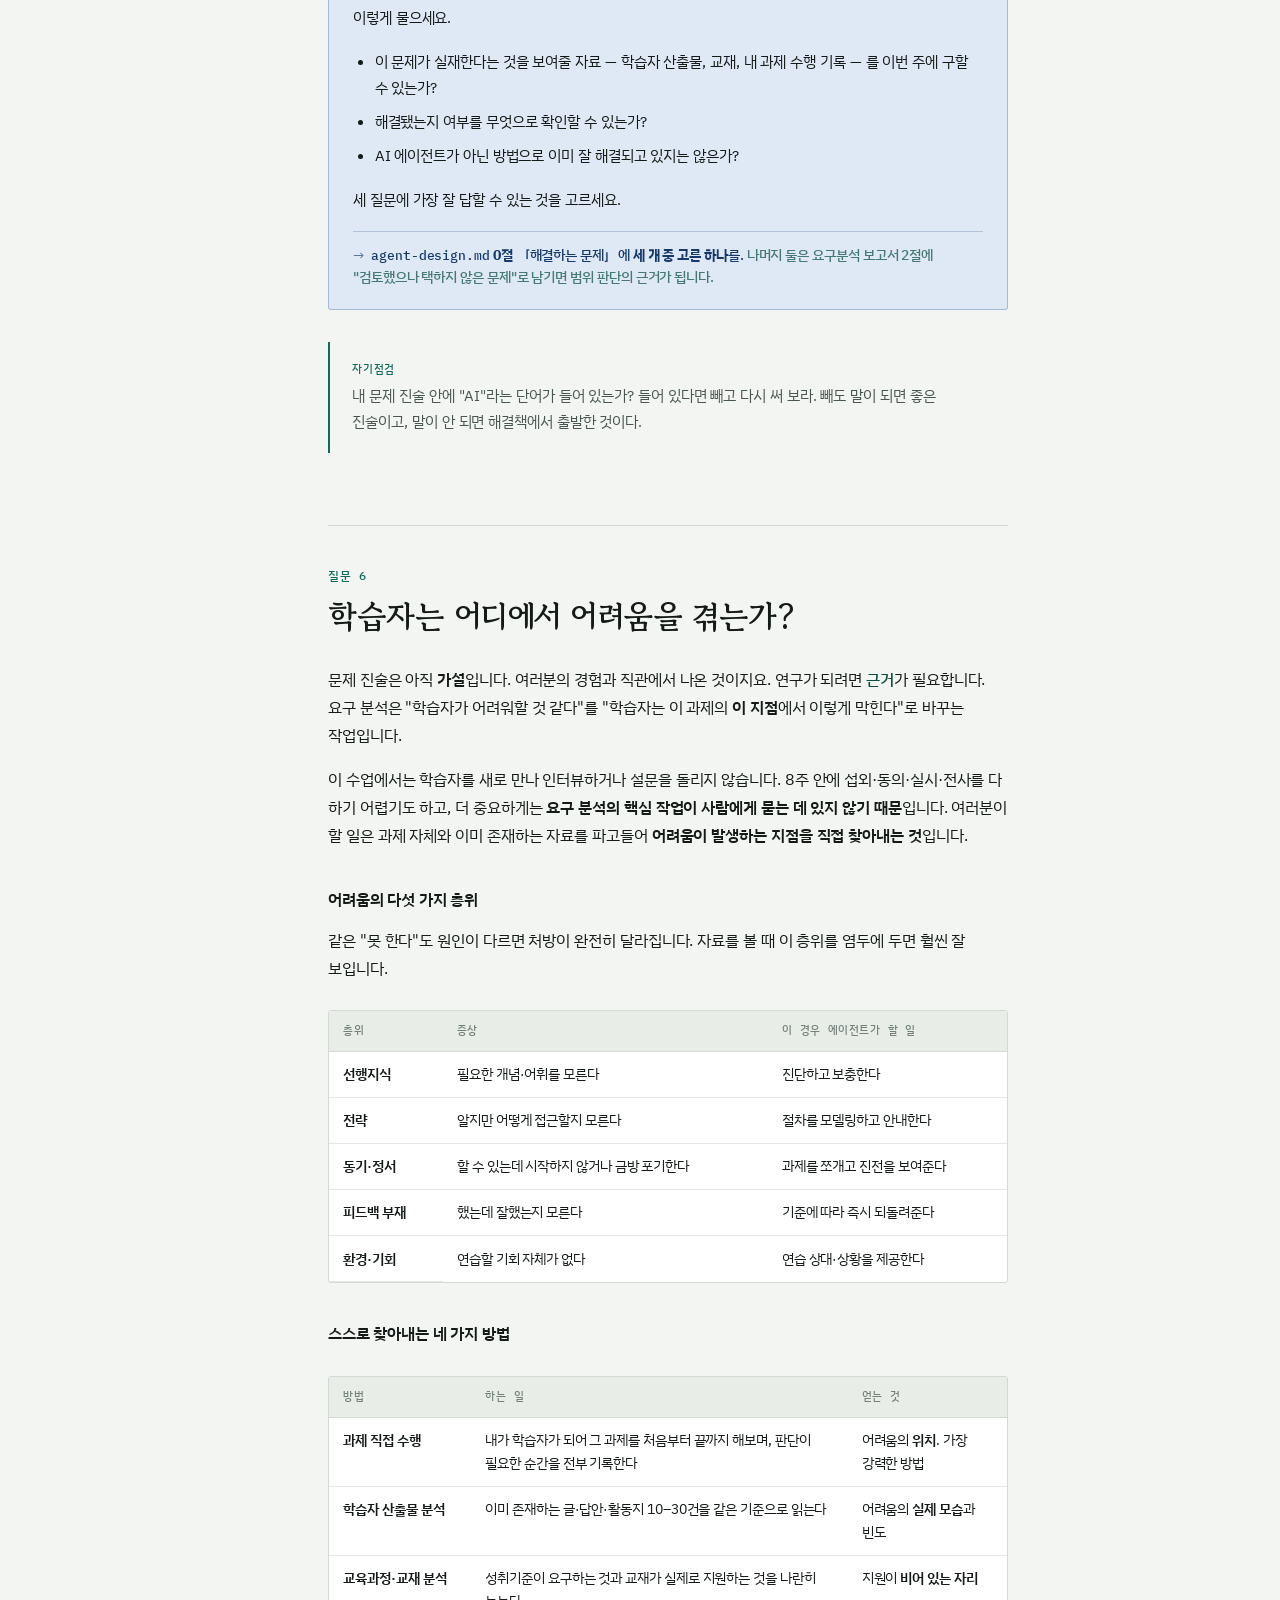
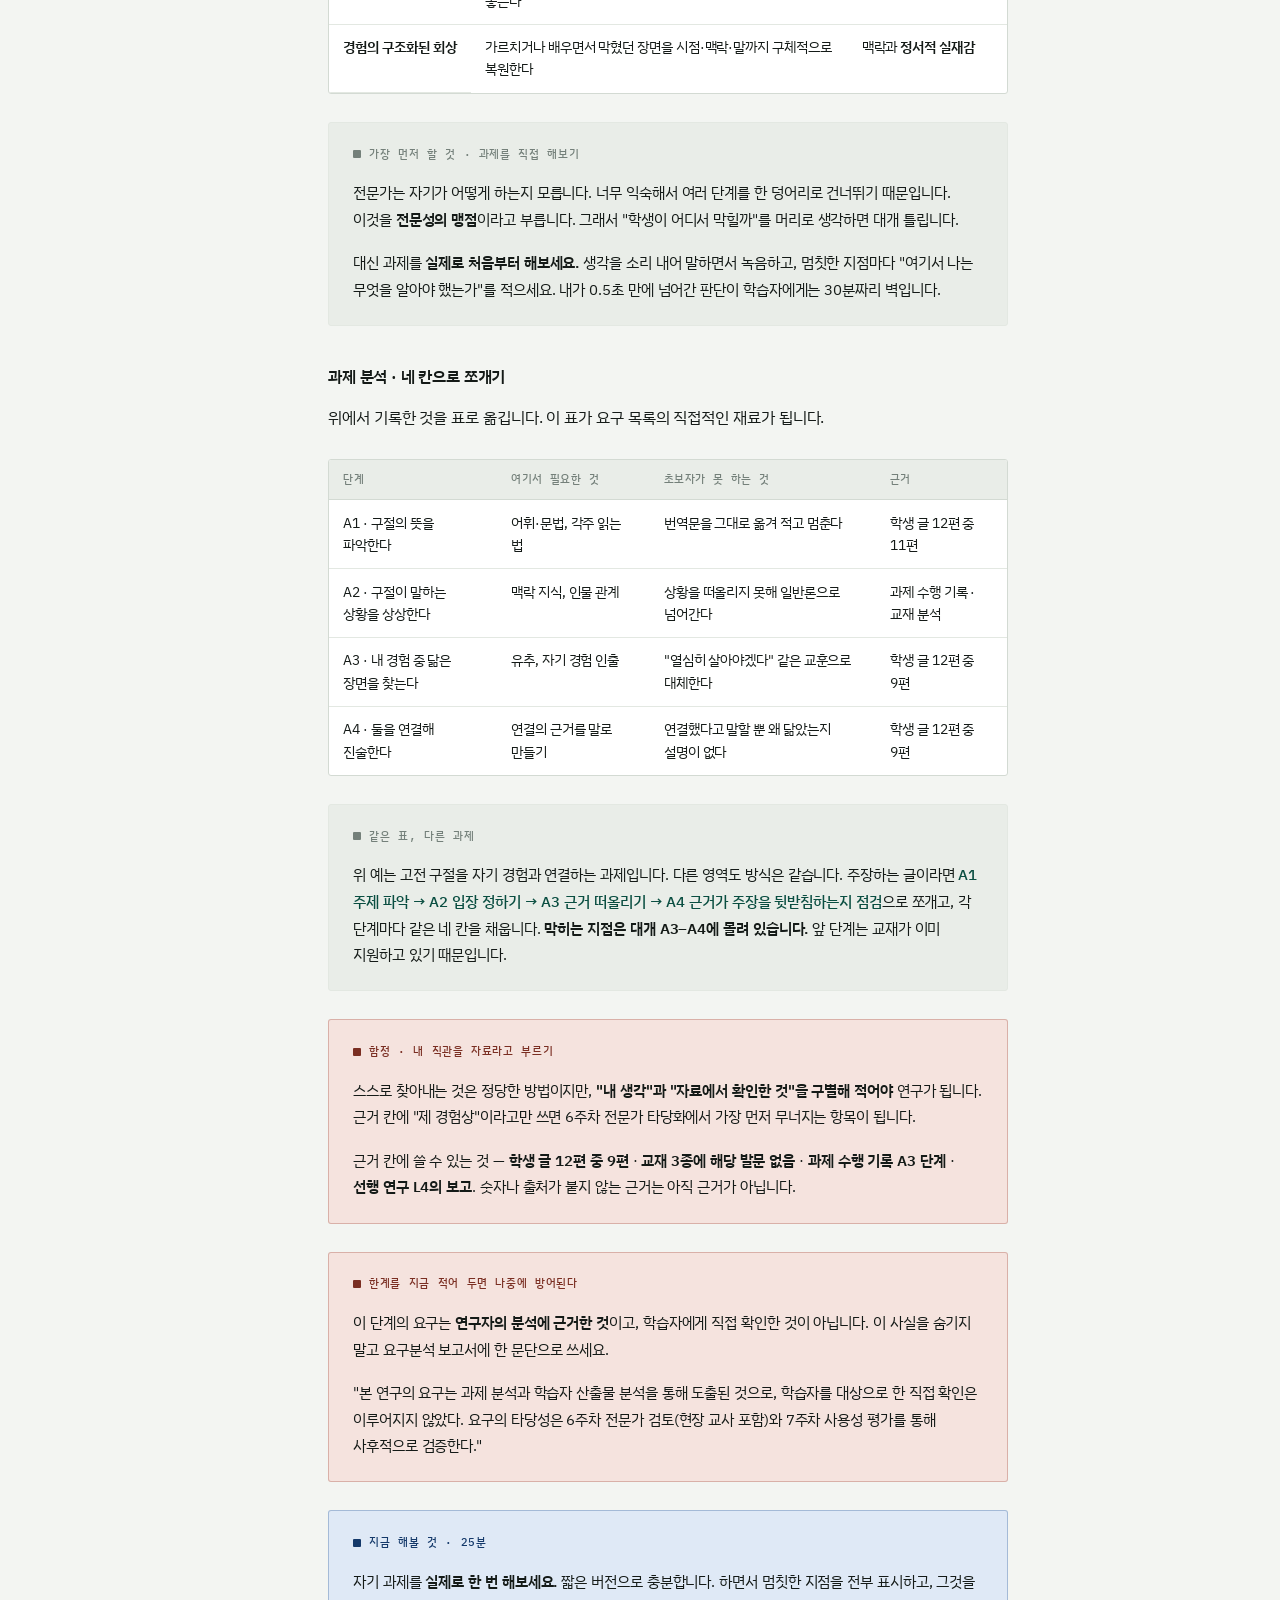
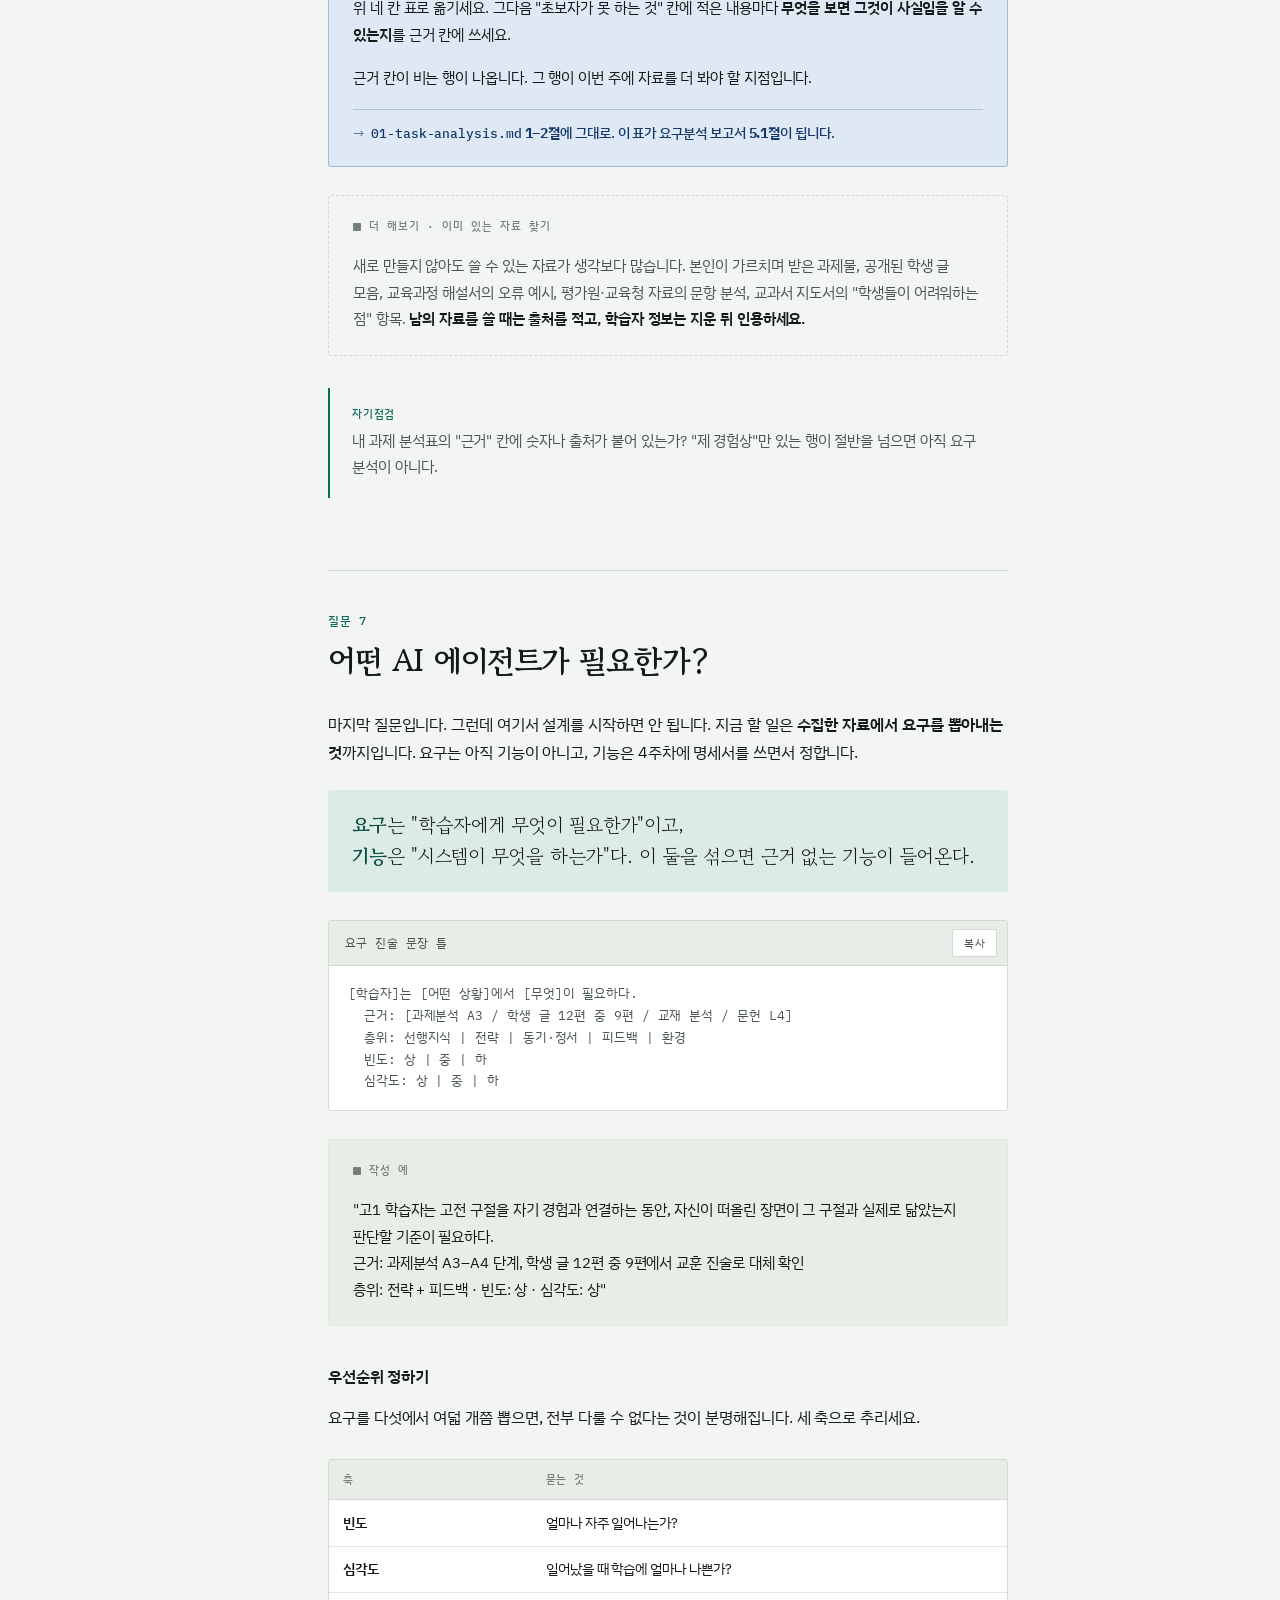
==== commit 6d6391a0: "week01: 「같은 요청, 다른 시스템」 상자를 Q1에서 Q2 도입부로 이동 Co-Authored-By: Claude Opus 5 <noreply@anthropic.com> Cl" ====
--- a/week01.html
+++ b/week01.html
@@ -254,20 +254,6 @@
         </ol>
       </div>
 
-      <div class="box box--eg">
-        <p class="box__t">같은 요청, 다른 시스템</p>
-        <p><strong>학습자:</strong> "이 문제 모르겠어요."</p>
-        <p>
-          <strong>생성형 AI:</strong> 풀이 과정을 정리해 한 번에 보여준다. 대화는 여기서 끝난다.
-        </p>
-        <p>
-          <strong>에이전트:</strong> 학습 기록을 조회해 이 학생이 지난주 같은 유형에서 분모를
-          잘못 통분했음을 확인한다 <em>(도구·상태)</em>. 답 대신 "3분의 1과 4분의 1을 더하면
-          7분의 2가 맞을까요?"라고 되묻는다 <em>(목표에 따른 판단)</em>. 학생의 반응을 보고
-          힌트 수위를 조절한다 <em>(자율성)</em>.
-        </p>
-      </div>
-
       <h3>에이전트다움 판별 체크리스트</h3>
 
       <p>
@@ -315,6 +301,20 @@
         <strong>어디까지를 시스템이 책임지는가</strong>에 있습니다. 그리고 이 차이는 연구자에게
         아주 실질적인 결과를 낳습니다 — 평가 방법이 달라집니다.
       </p>
+
+      <div class="box box--eg">
+        <p class="box__t">같은 요청, 다른 시스템</p>
+        <p><strong>학습자:</strong> "이 문제 모르겠어요."</p>
+        <p>
+          <strong>생성형 AI:</strong> 풀이 과정을 정리해 한 번에 보여준다. 대화는 여기서 끝난다.
+        </p>
+        <p>
+          <strong>에이전트:</strong> 학습 기록을 조회해 이 학생이 지난주 같은 유형에서 분모를
+          잘못 통분했음을 확인한다 <em>(도구·상태)</em>. 답 대신 "3분의 1과 4분의 1을 더하면
+          7분의 2가 맞을까요?"라고 되묻는다 <em>(목표에 따른 판단)</em>. 학생의 반응을 보고
+          힌트 수위를 조절한다 <em>(자율성)</em>.
+        </p>
+      </div>
 
       <div class="tw">
         <table>
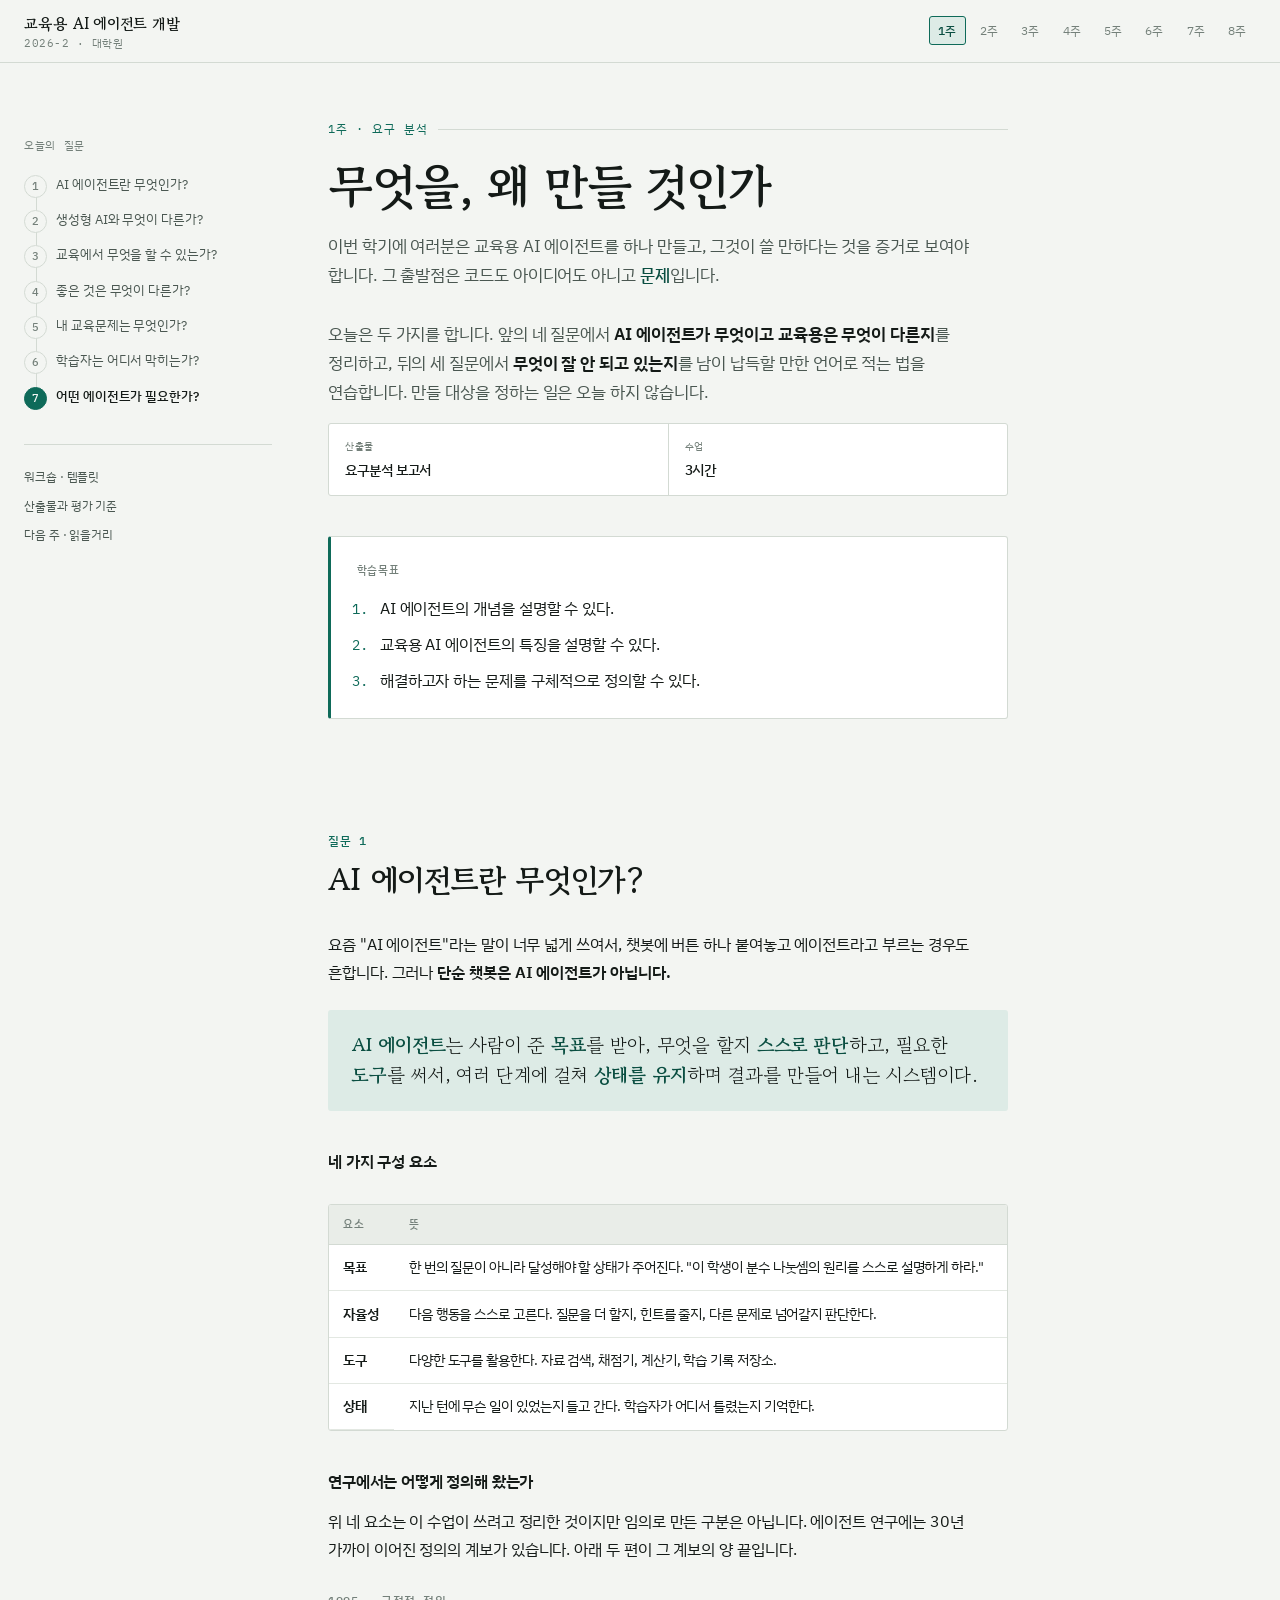
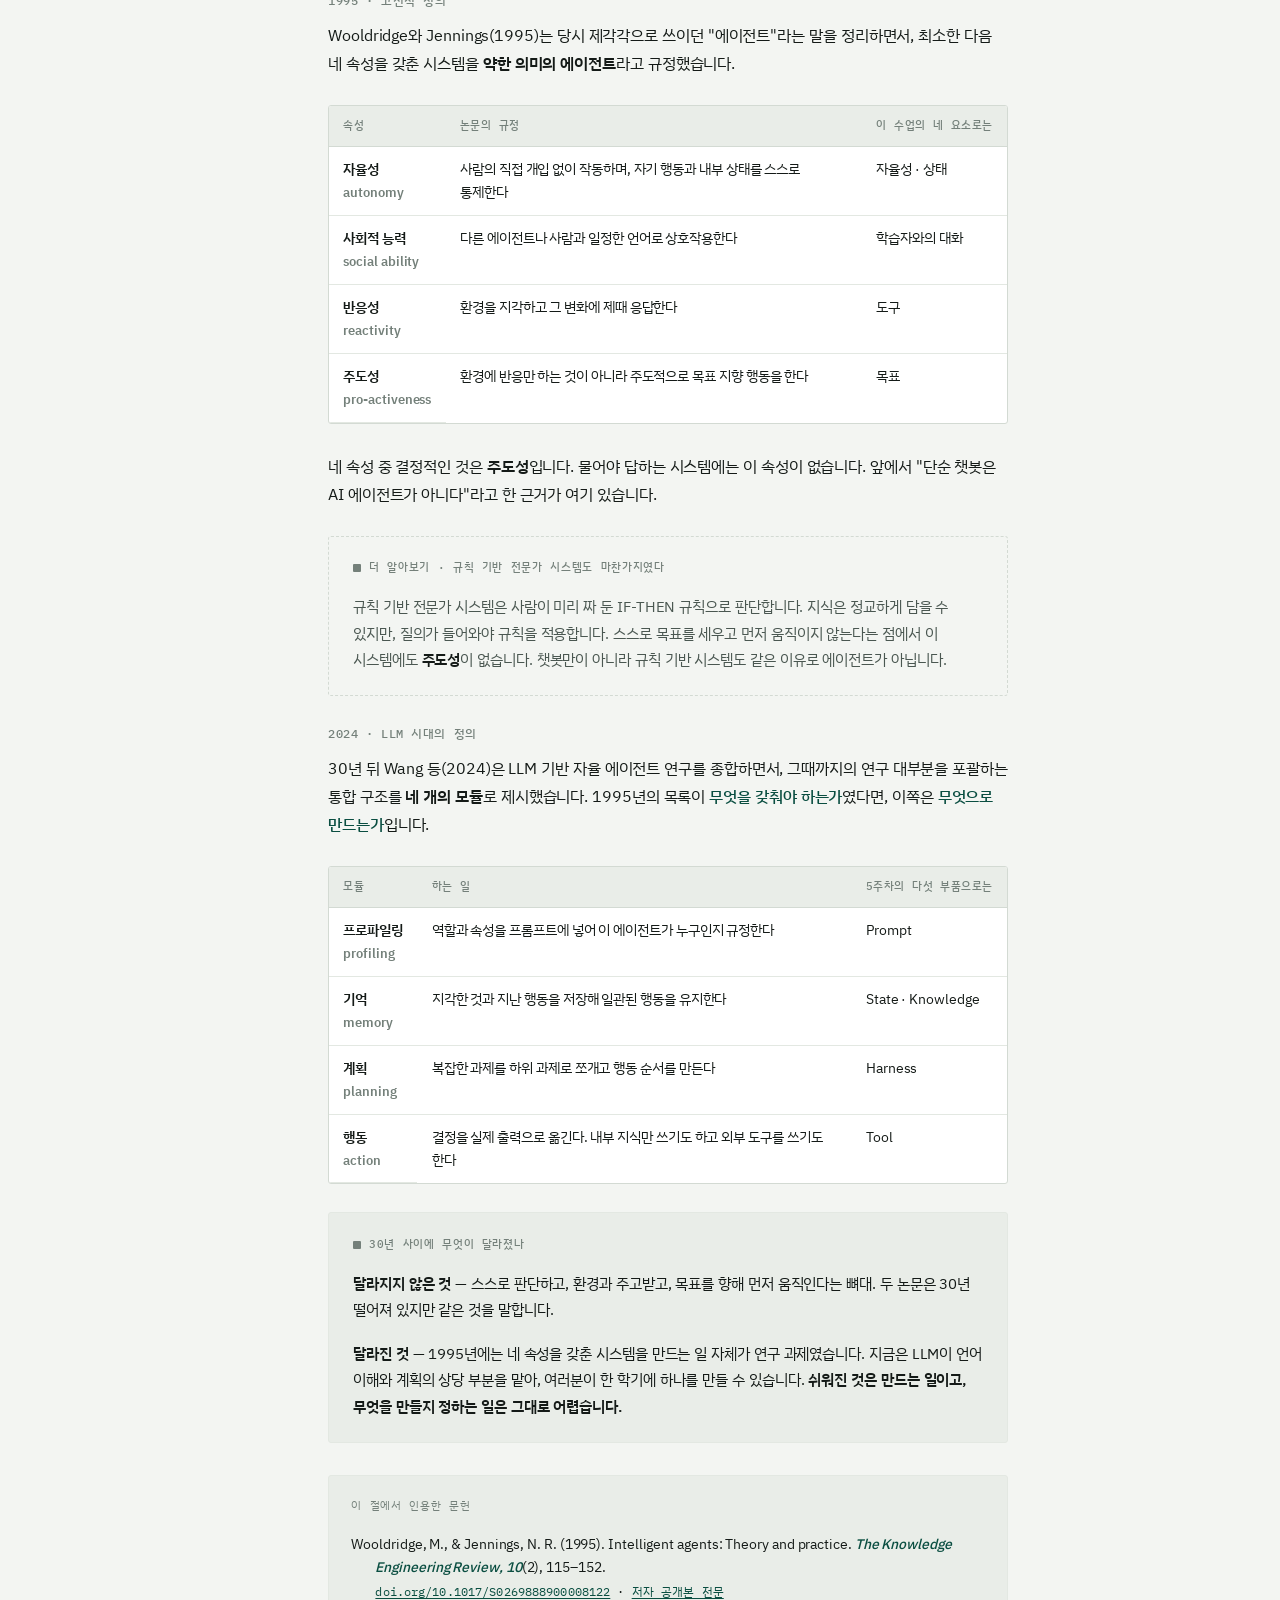
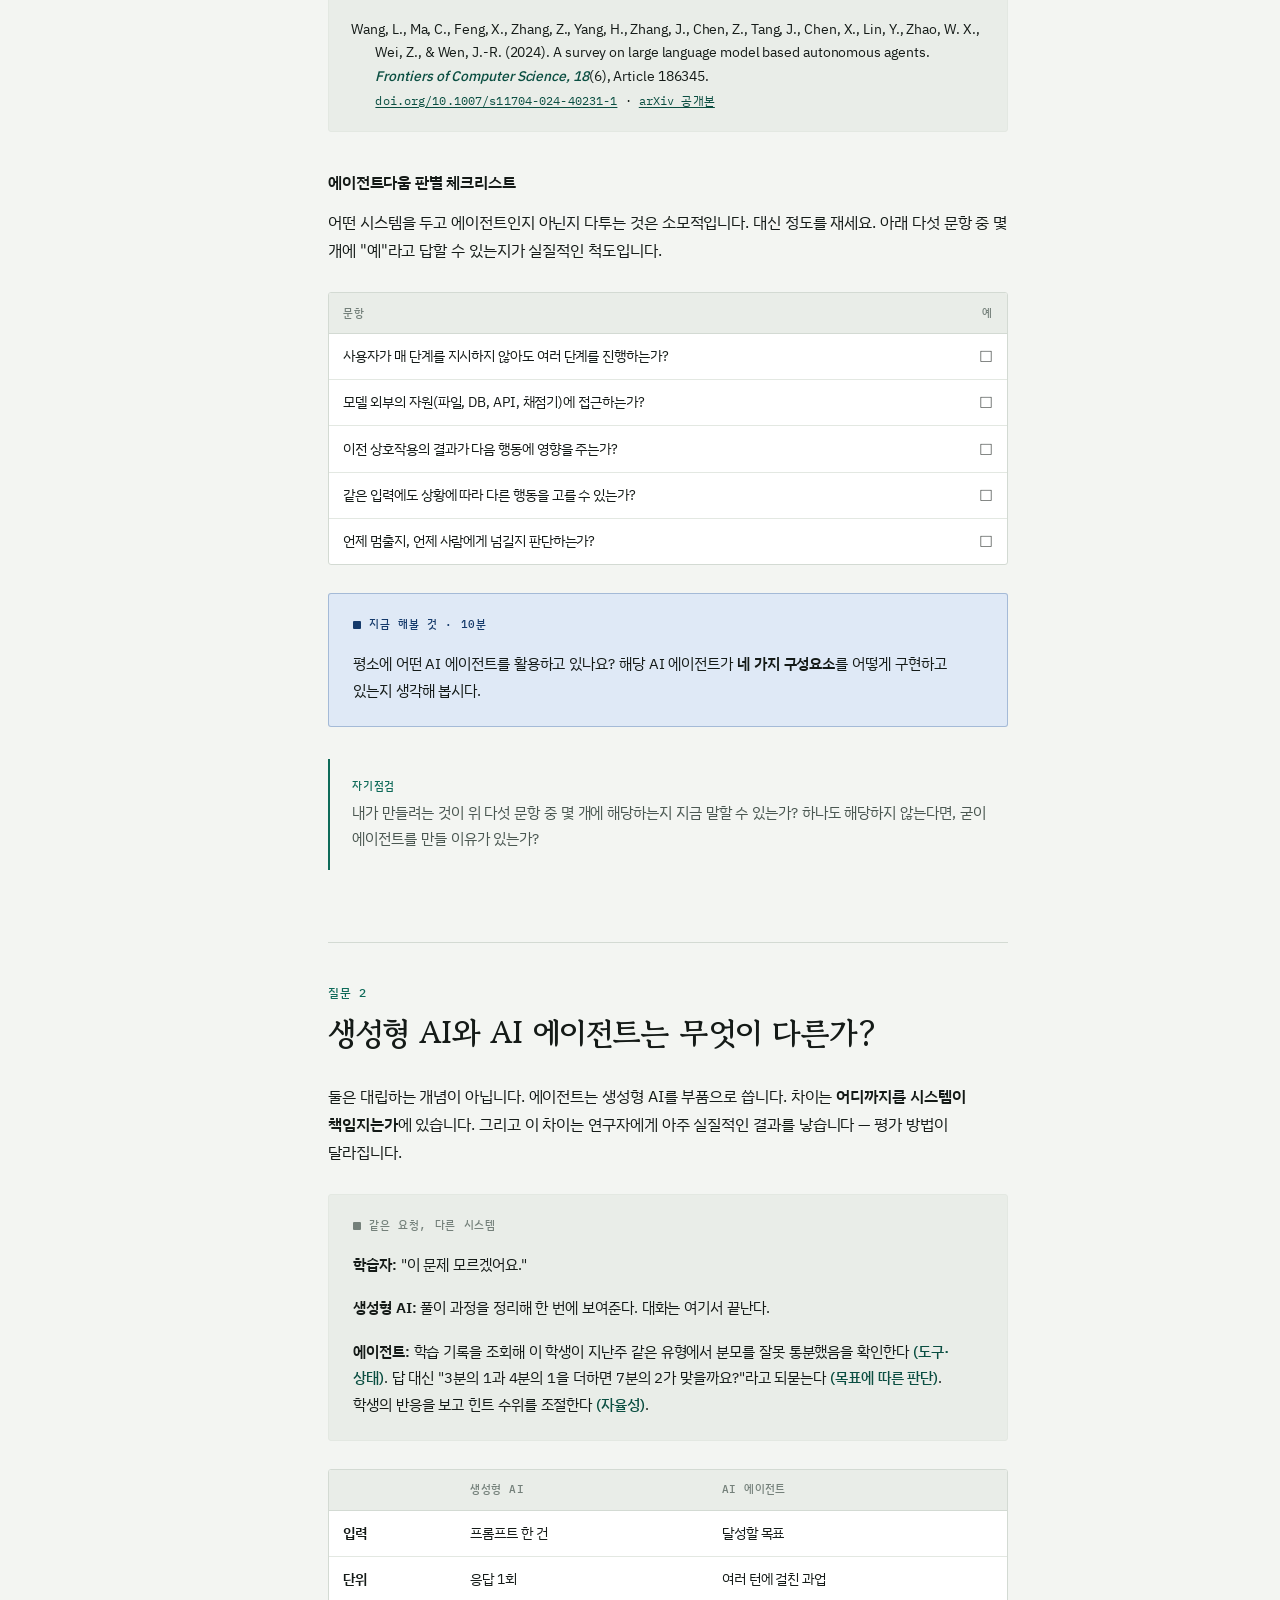
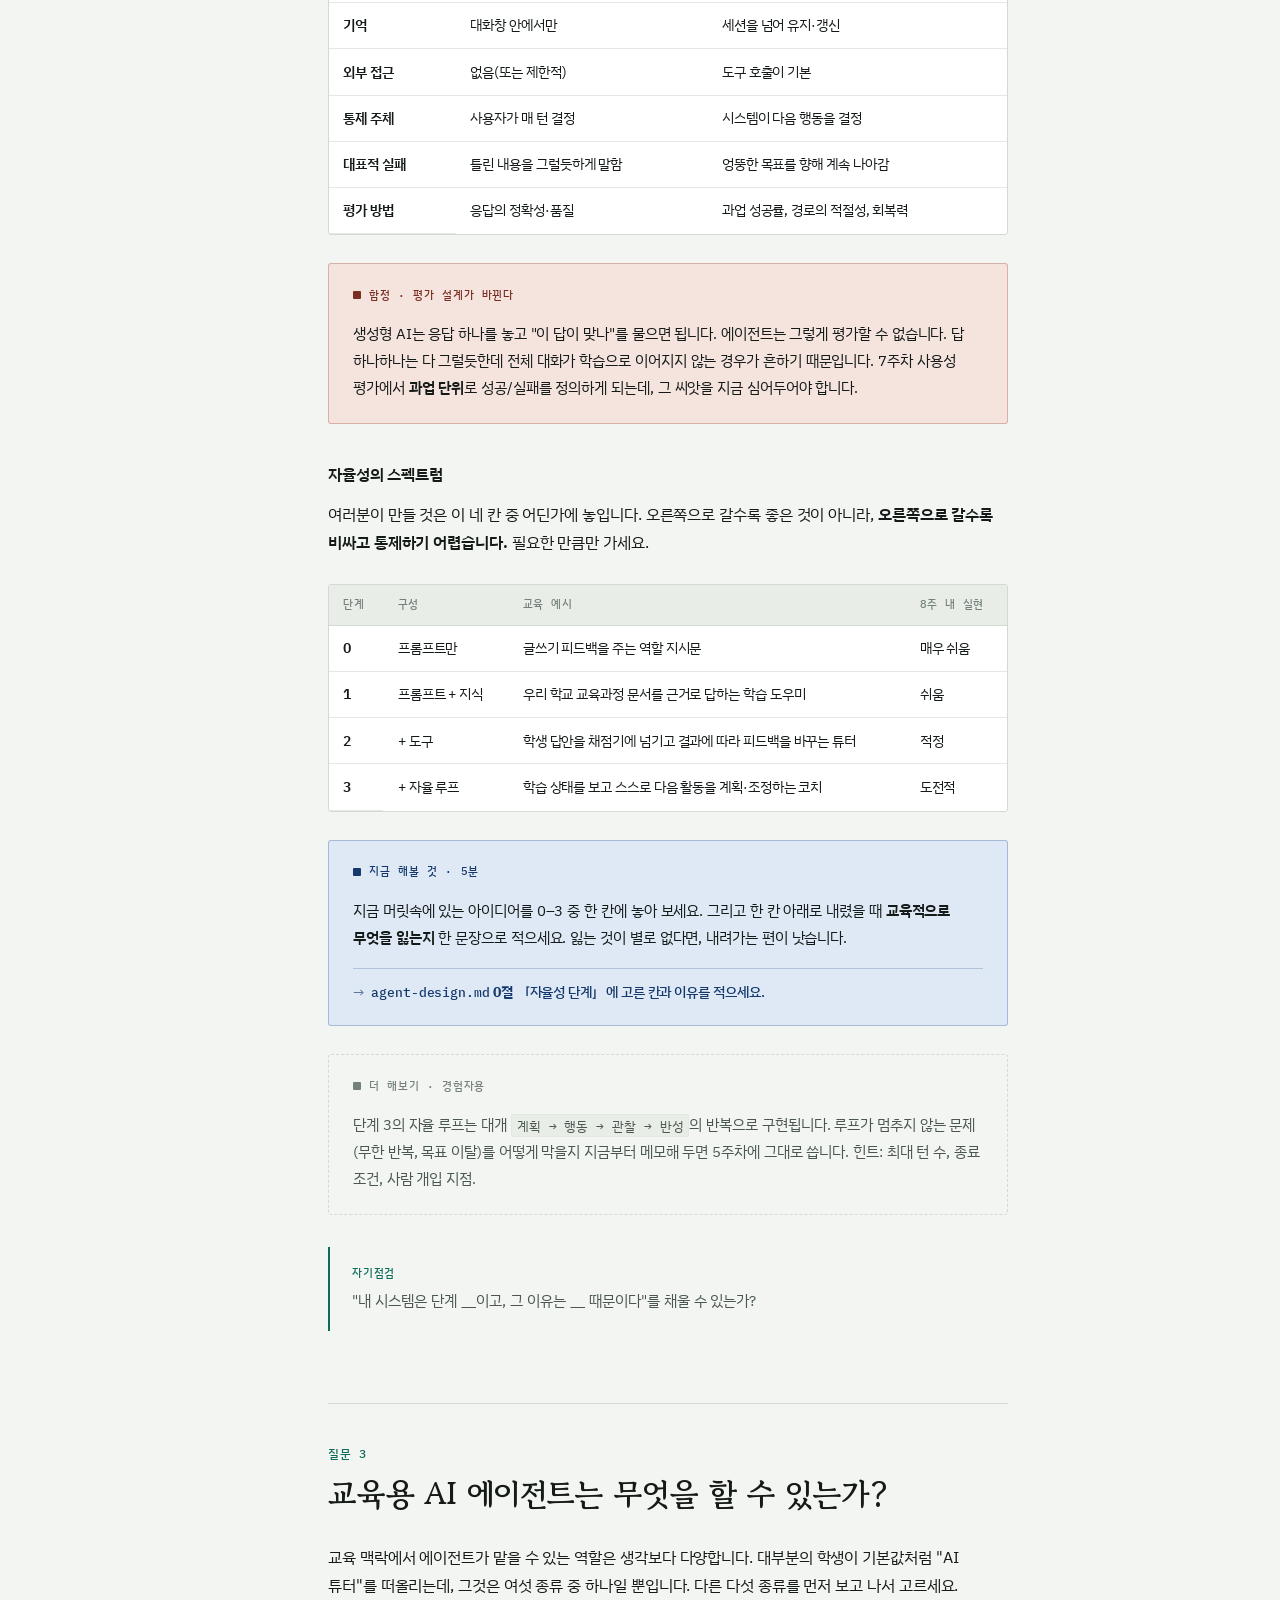
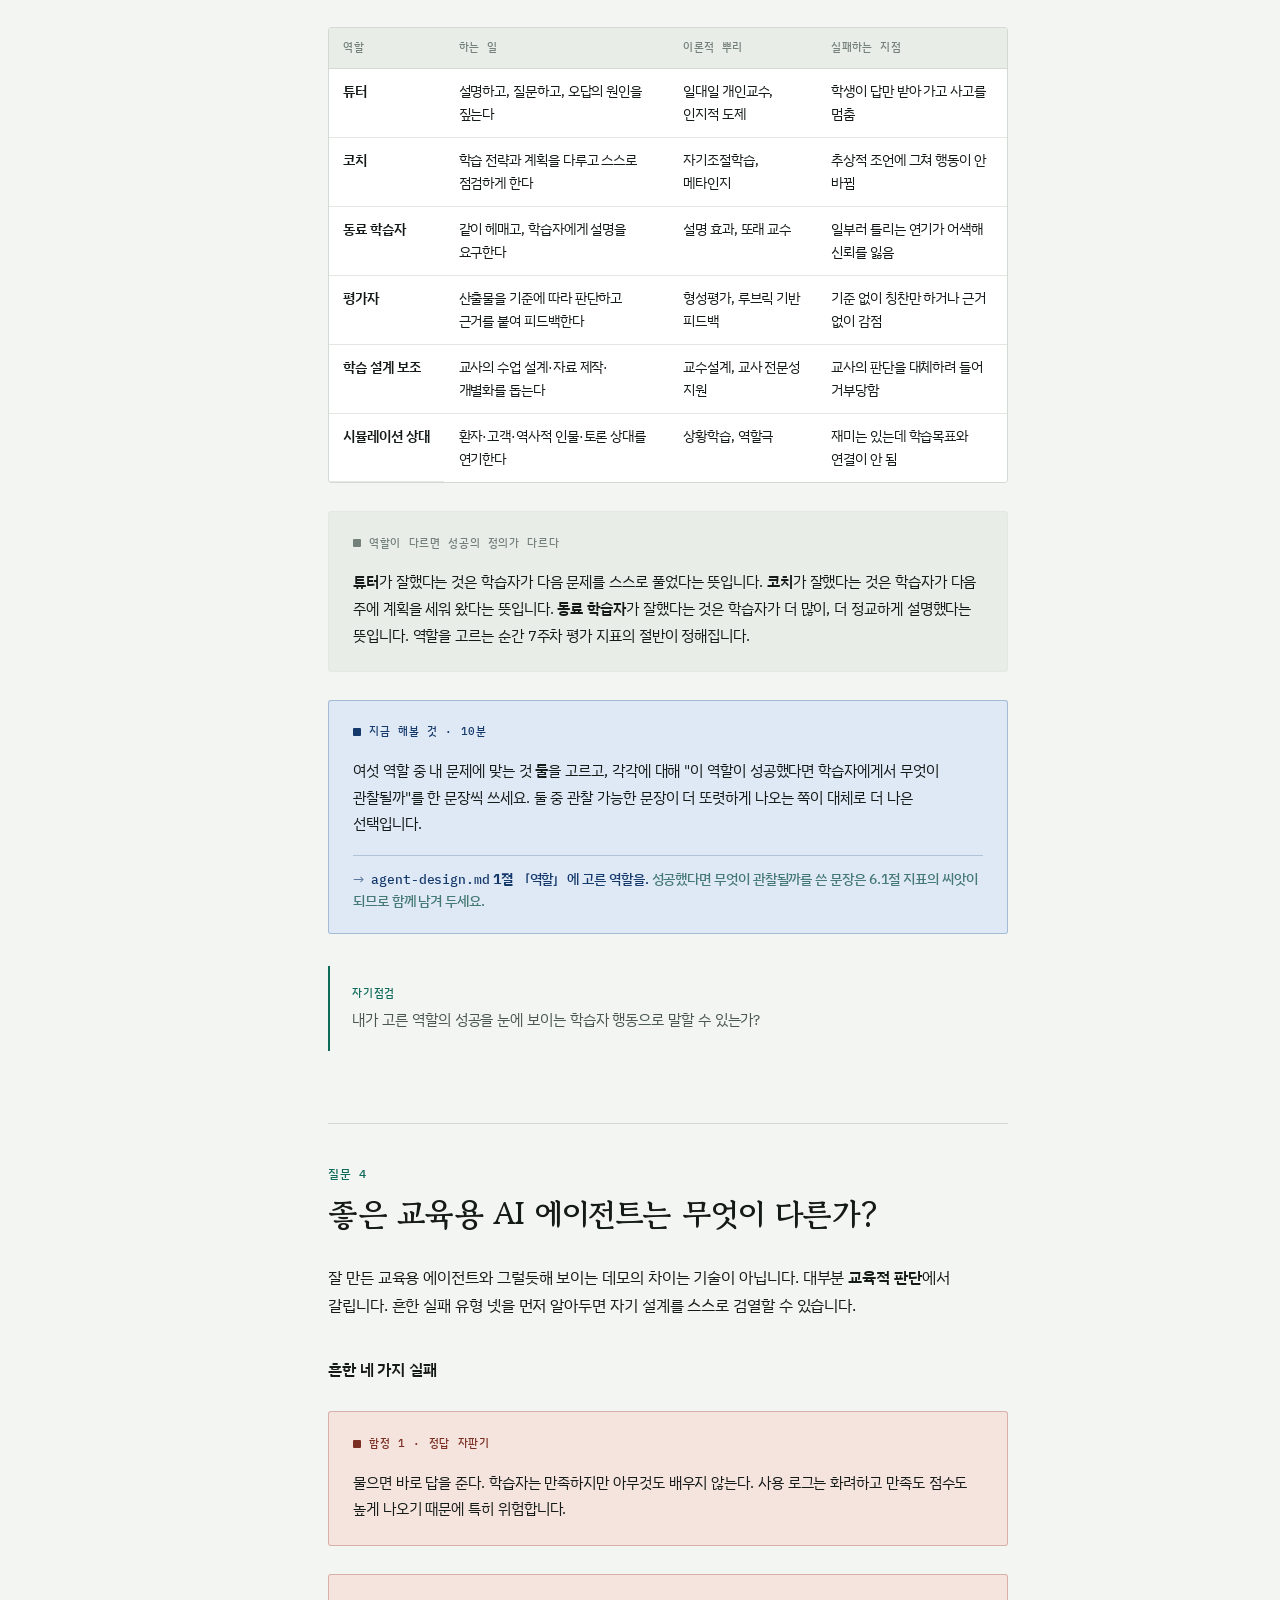
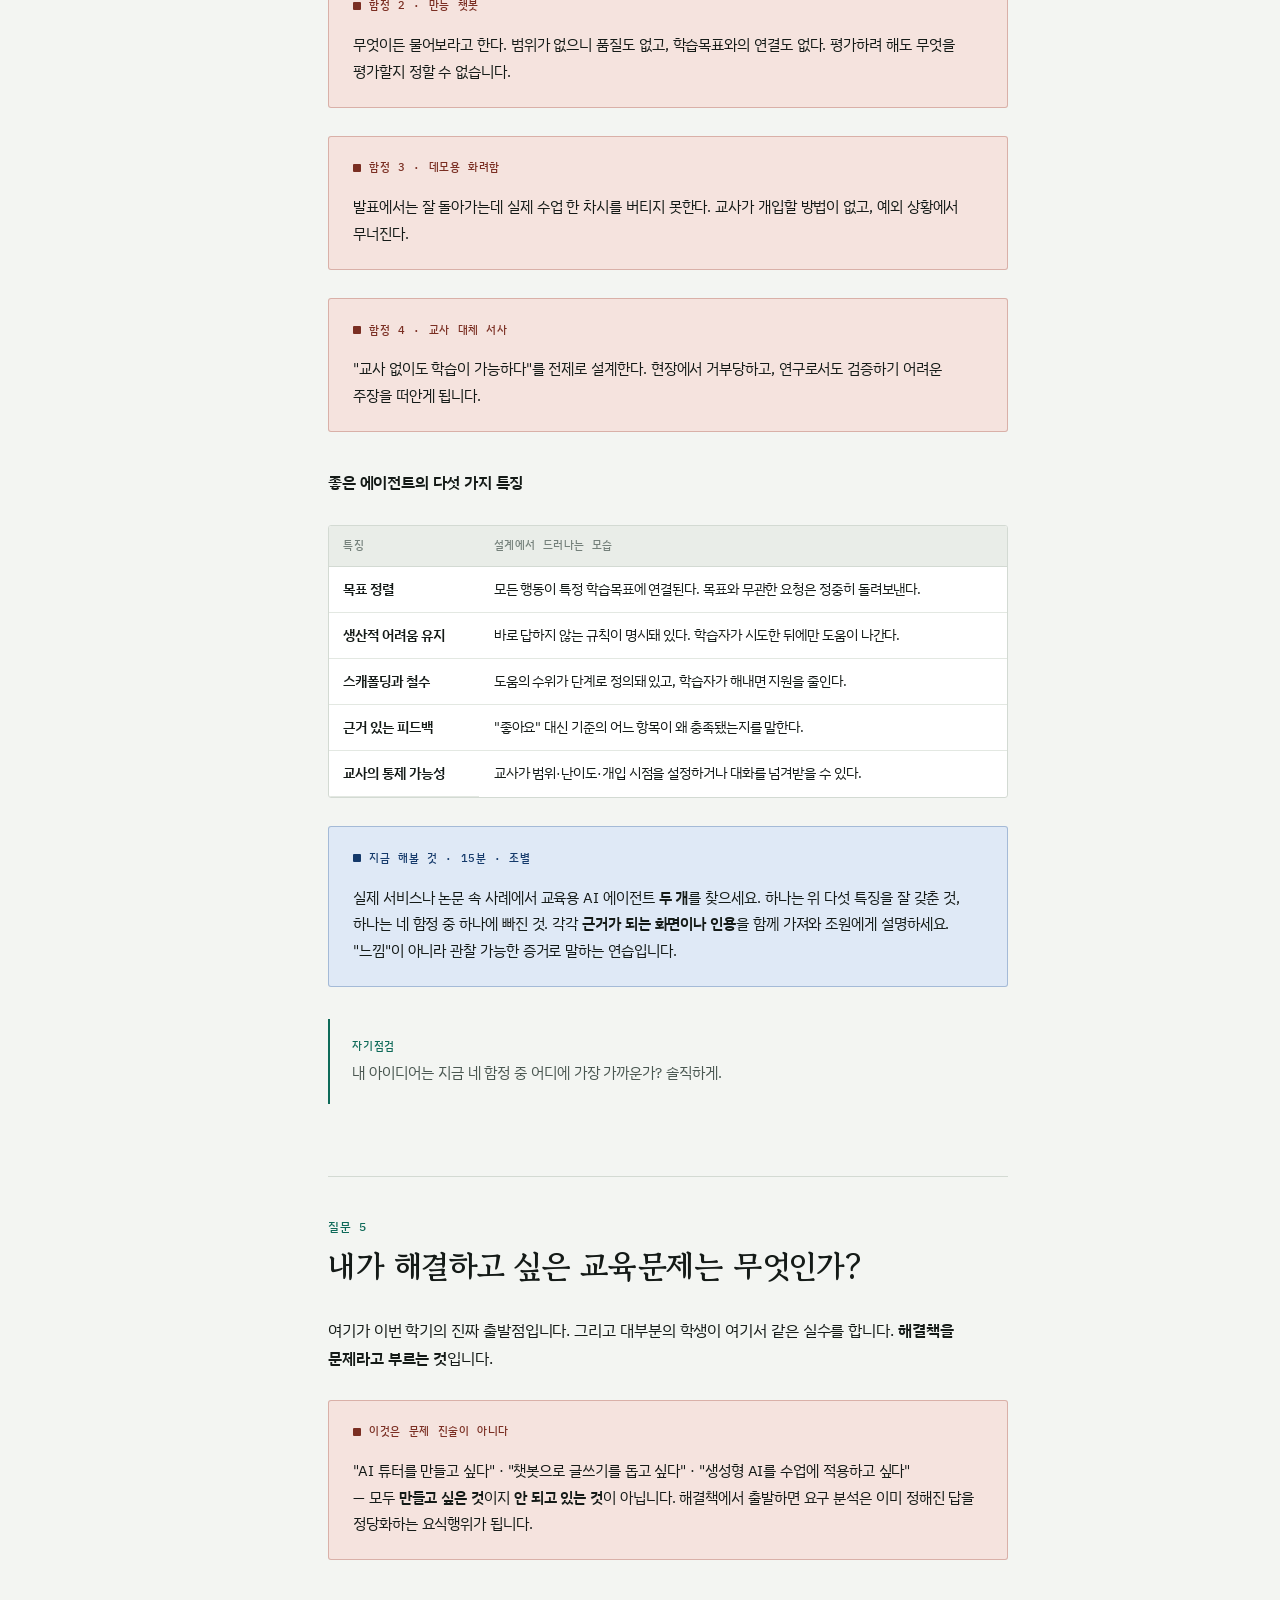
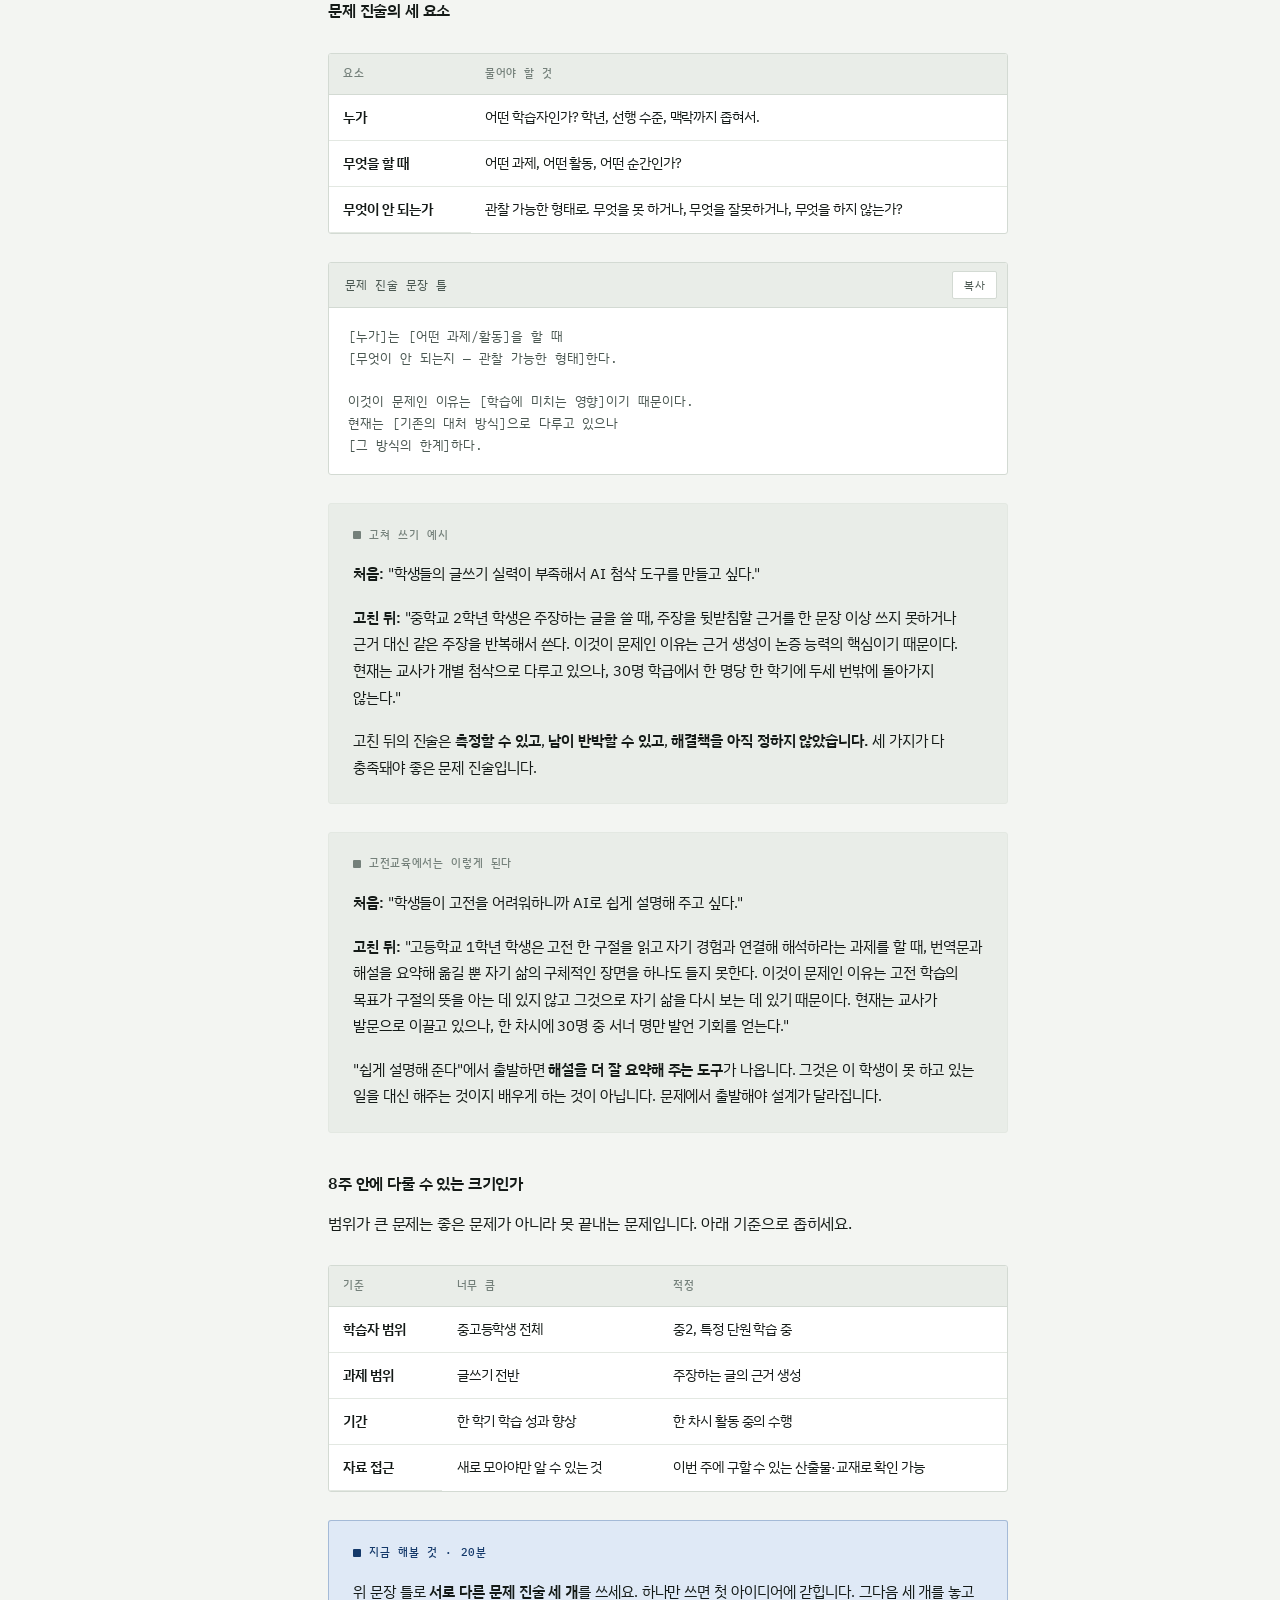
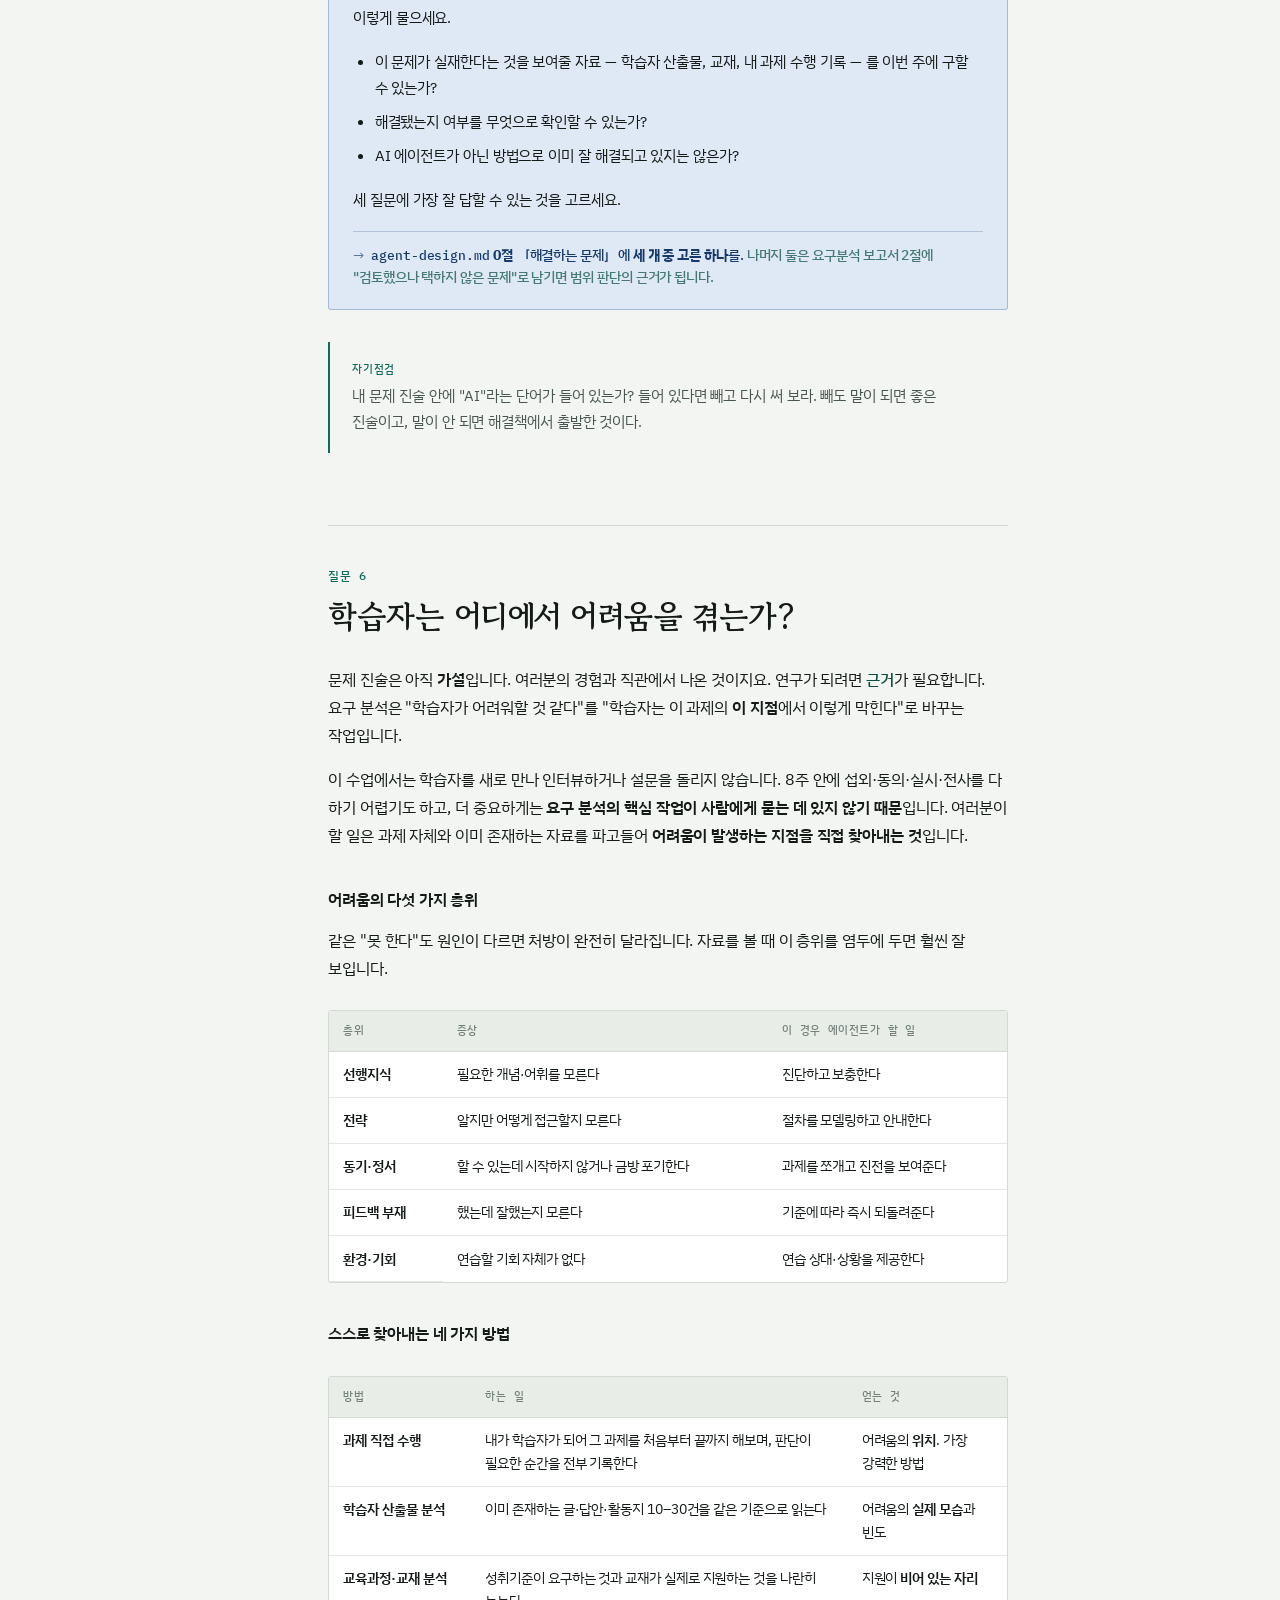
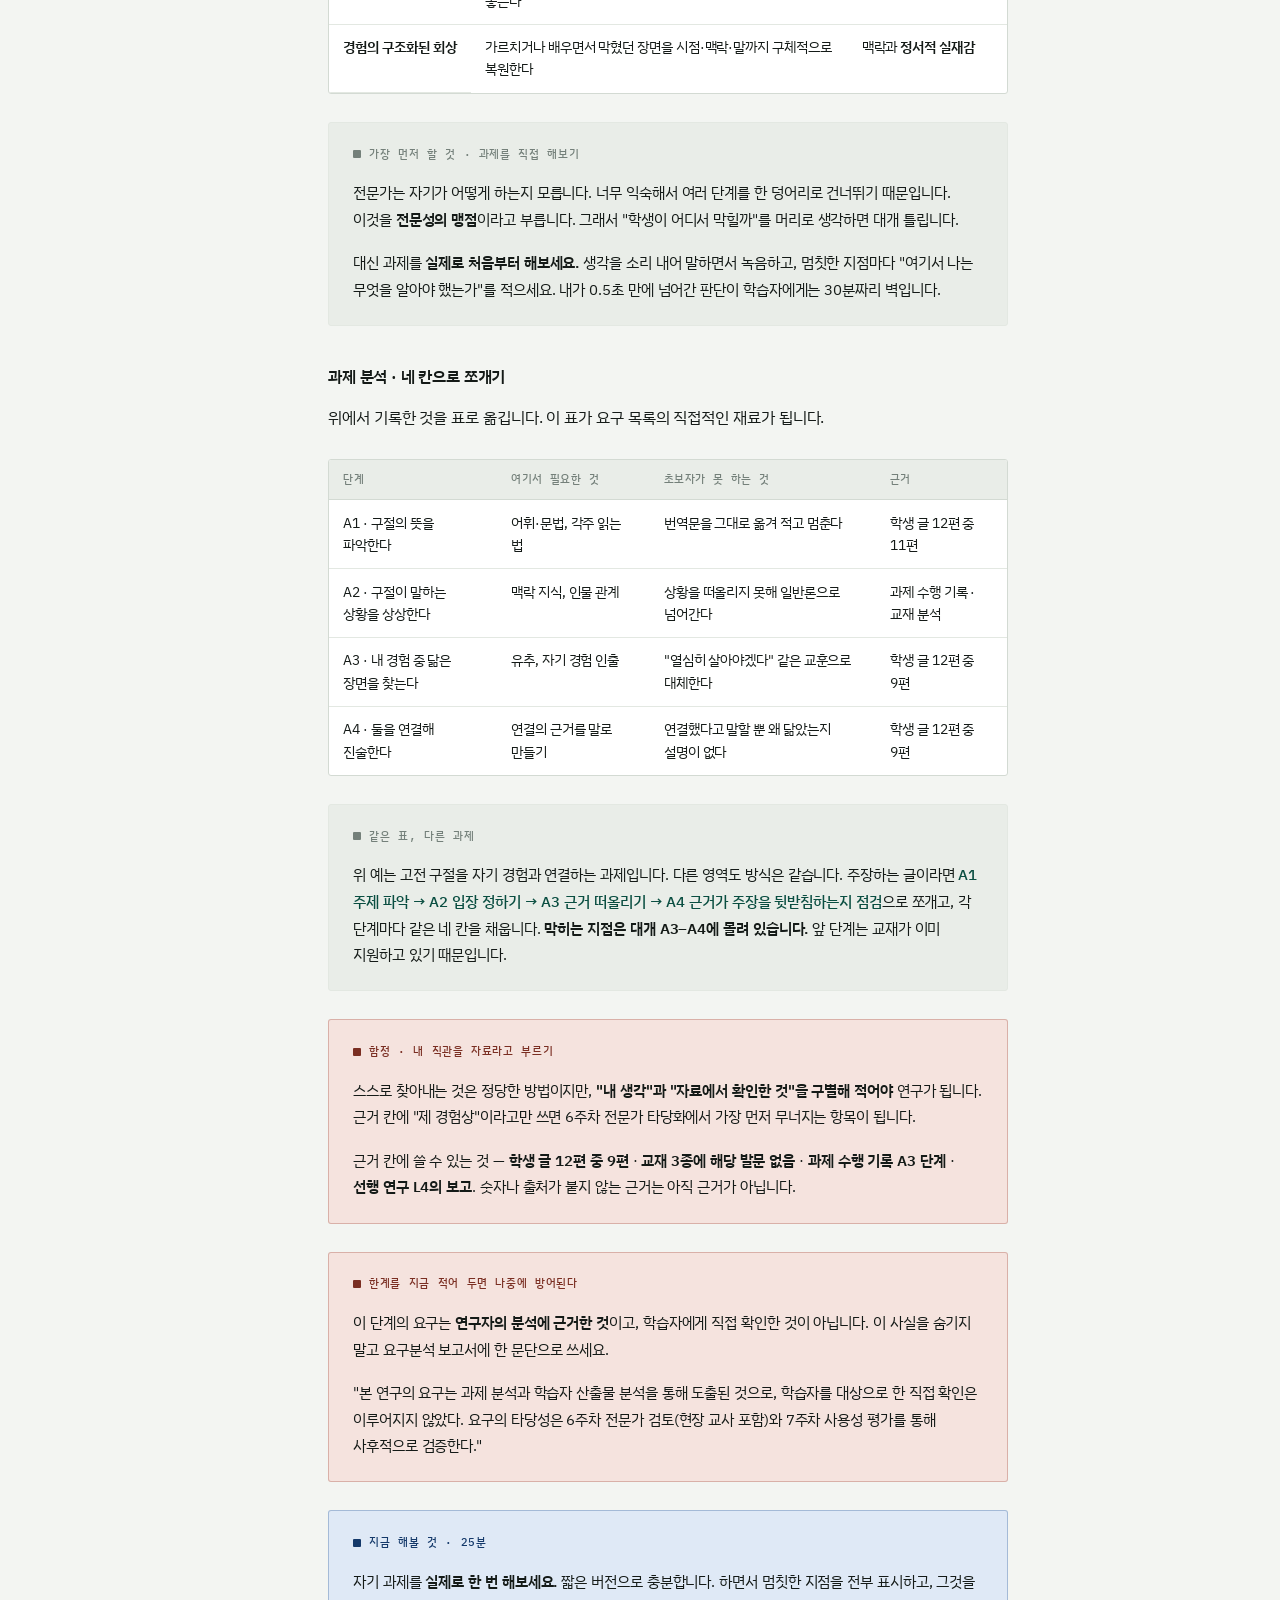
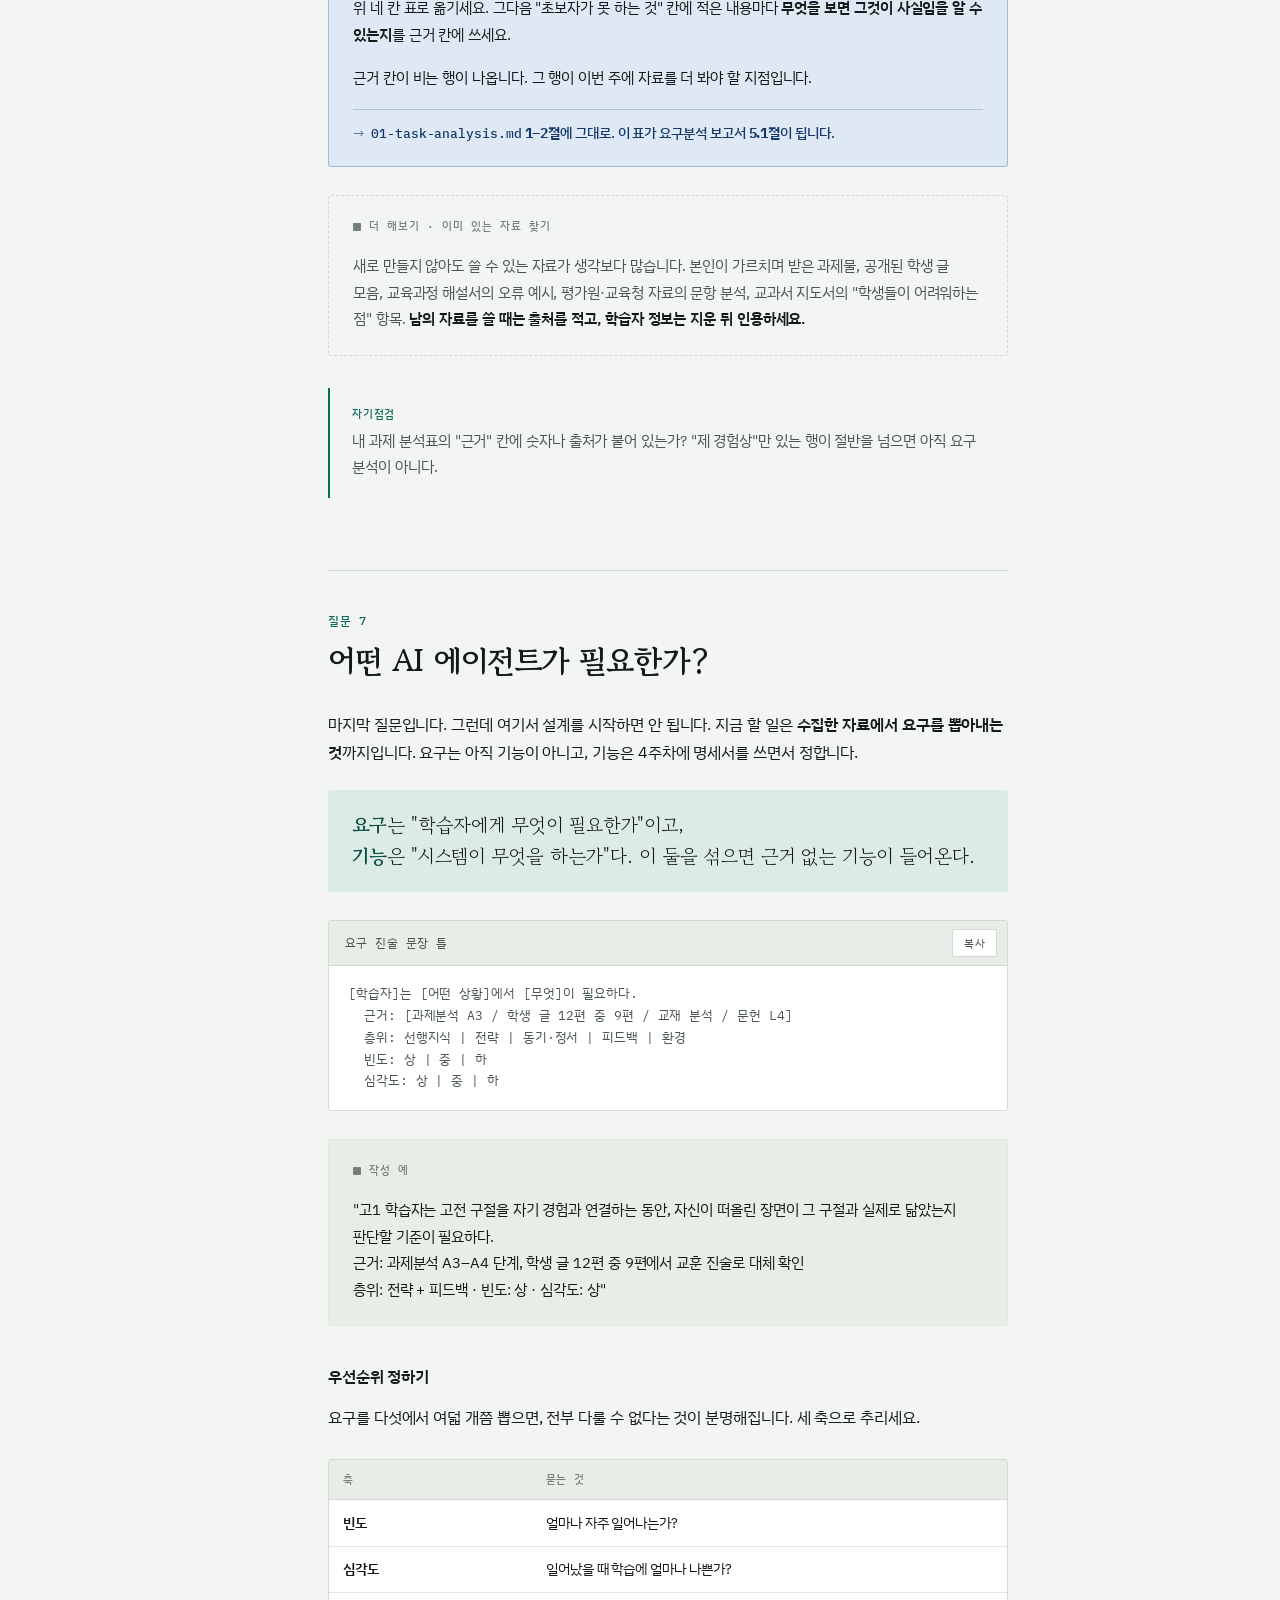
==== commit 03e4bbe4: "week01/week05: 「갈래」를 「종류」로 통일 Co-Authored-By: Claude Opus 5 <noreply@anthropic.com> Claude-Session: " ====
--- a/week01.html
+++ b/week01.html
@@ -410,7 +410,7 @@
 
       <p>
         교육 맥락에서 에이전트가 맡을 수 있는 역할은 생각보다 다양합니다. 대부분의 학생이
-        기본값처럼 "AI 튜터"를 떠올리는데, 그것은 여섯 갈래 중 하나일 뿐입니다. 다른 다섯 갈래를
+        기본값처럼 "AI 튜터"를 떠올리는데, 그것은 여섯 종류 중 하나일 뿐입니다. 다른 다섯 종류를
         먼저 보고 나서 고르세요.
       </p>
 
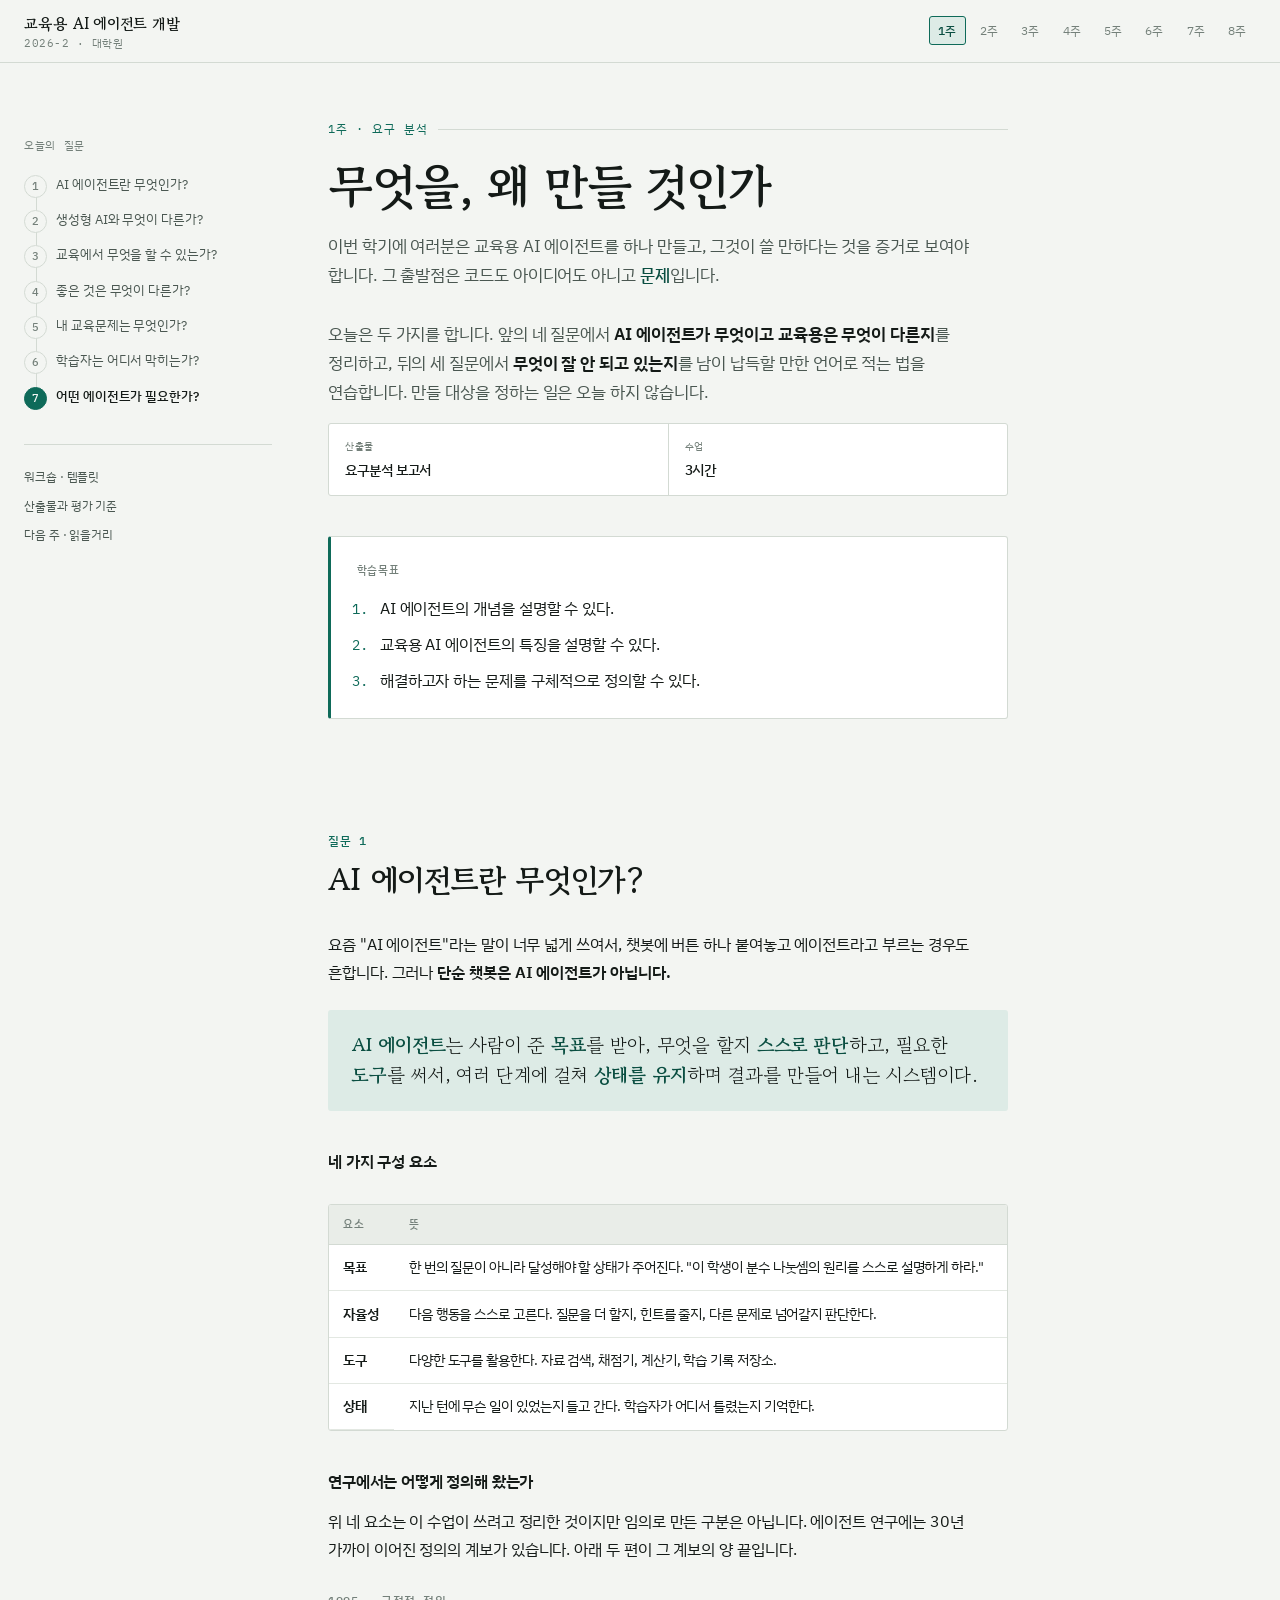
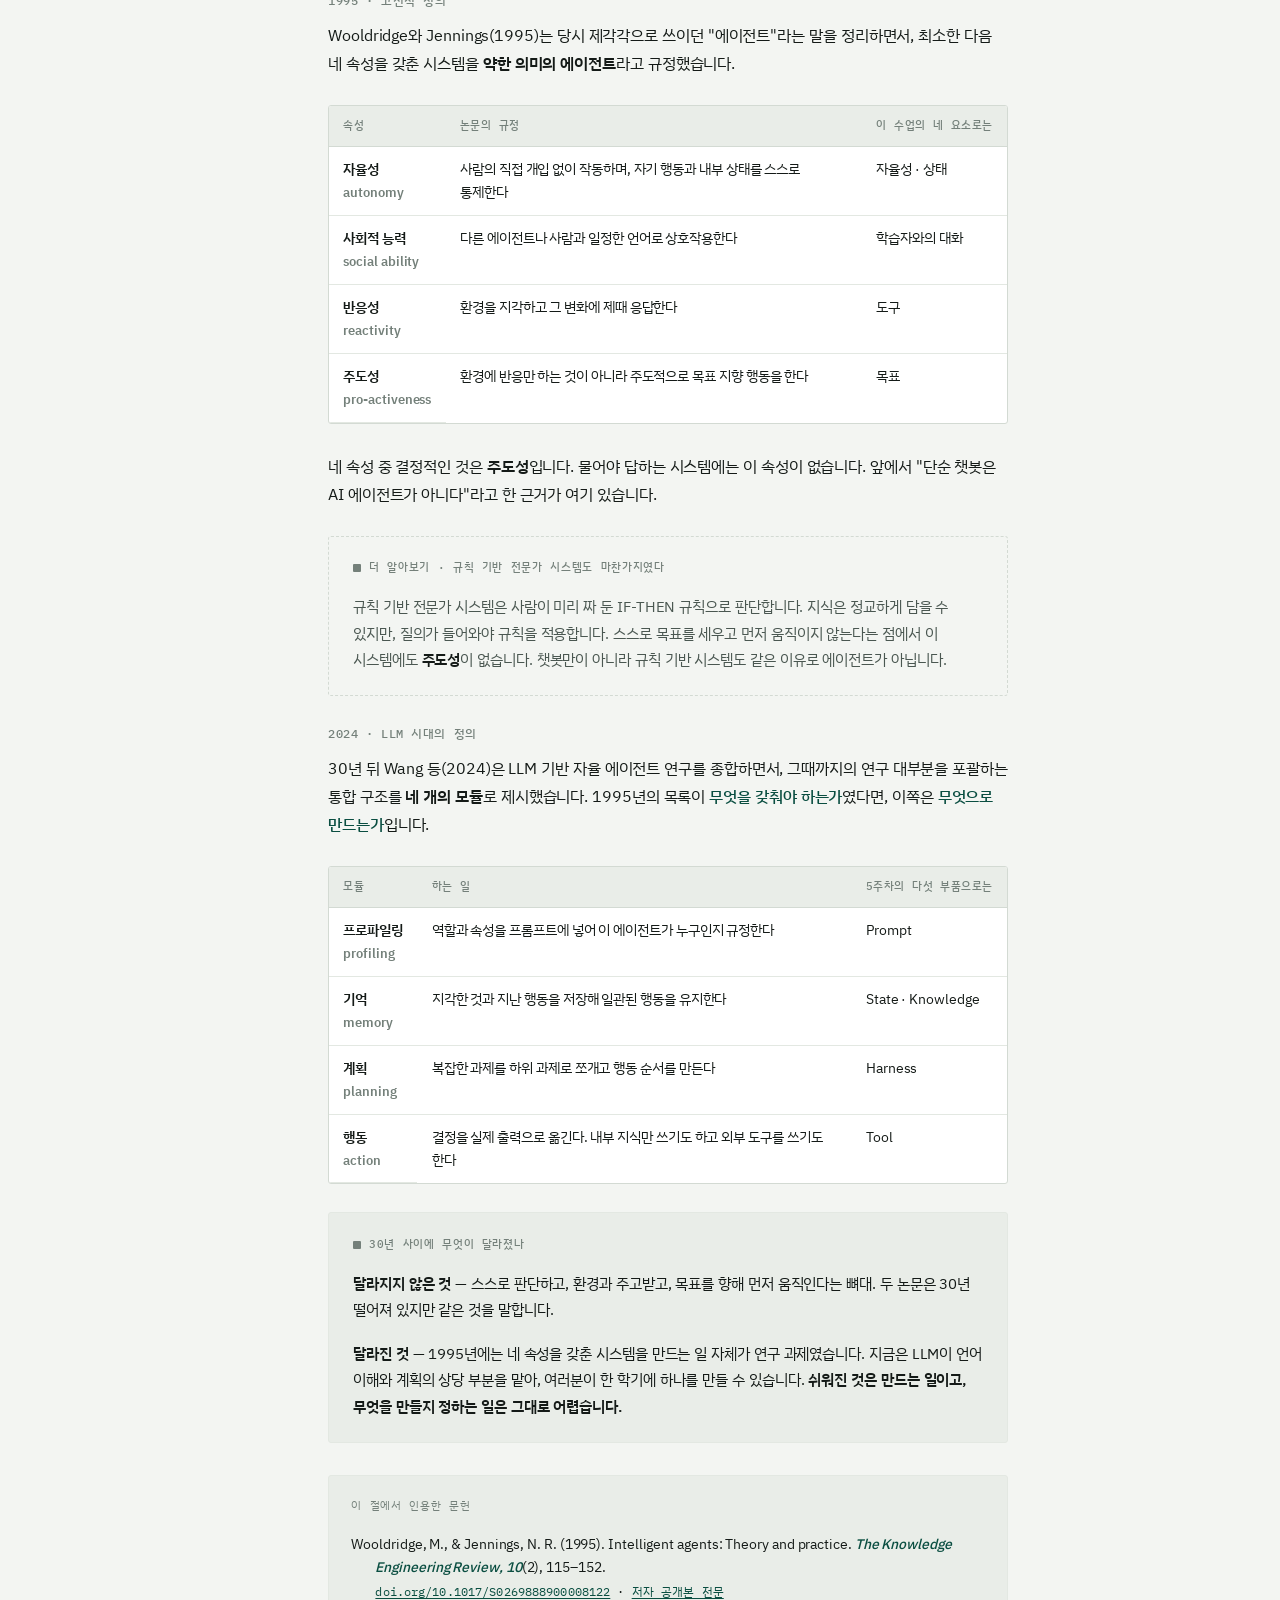
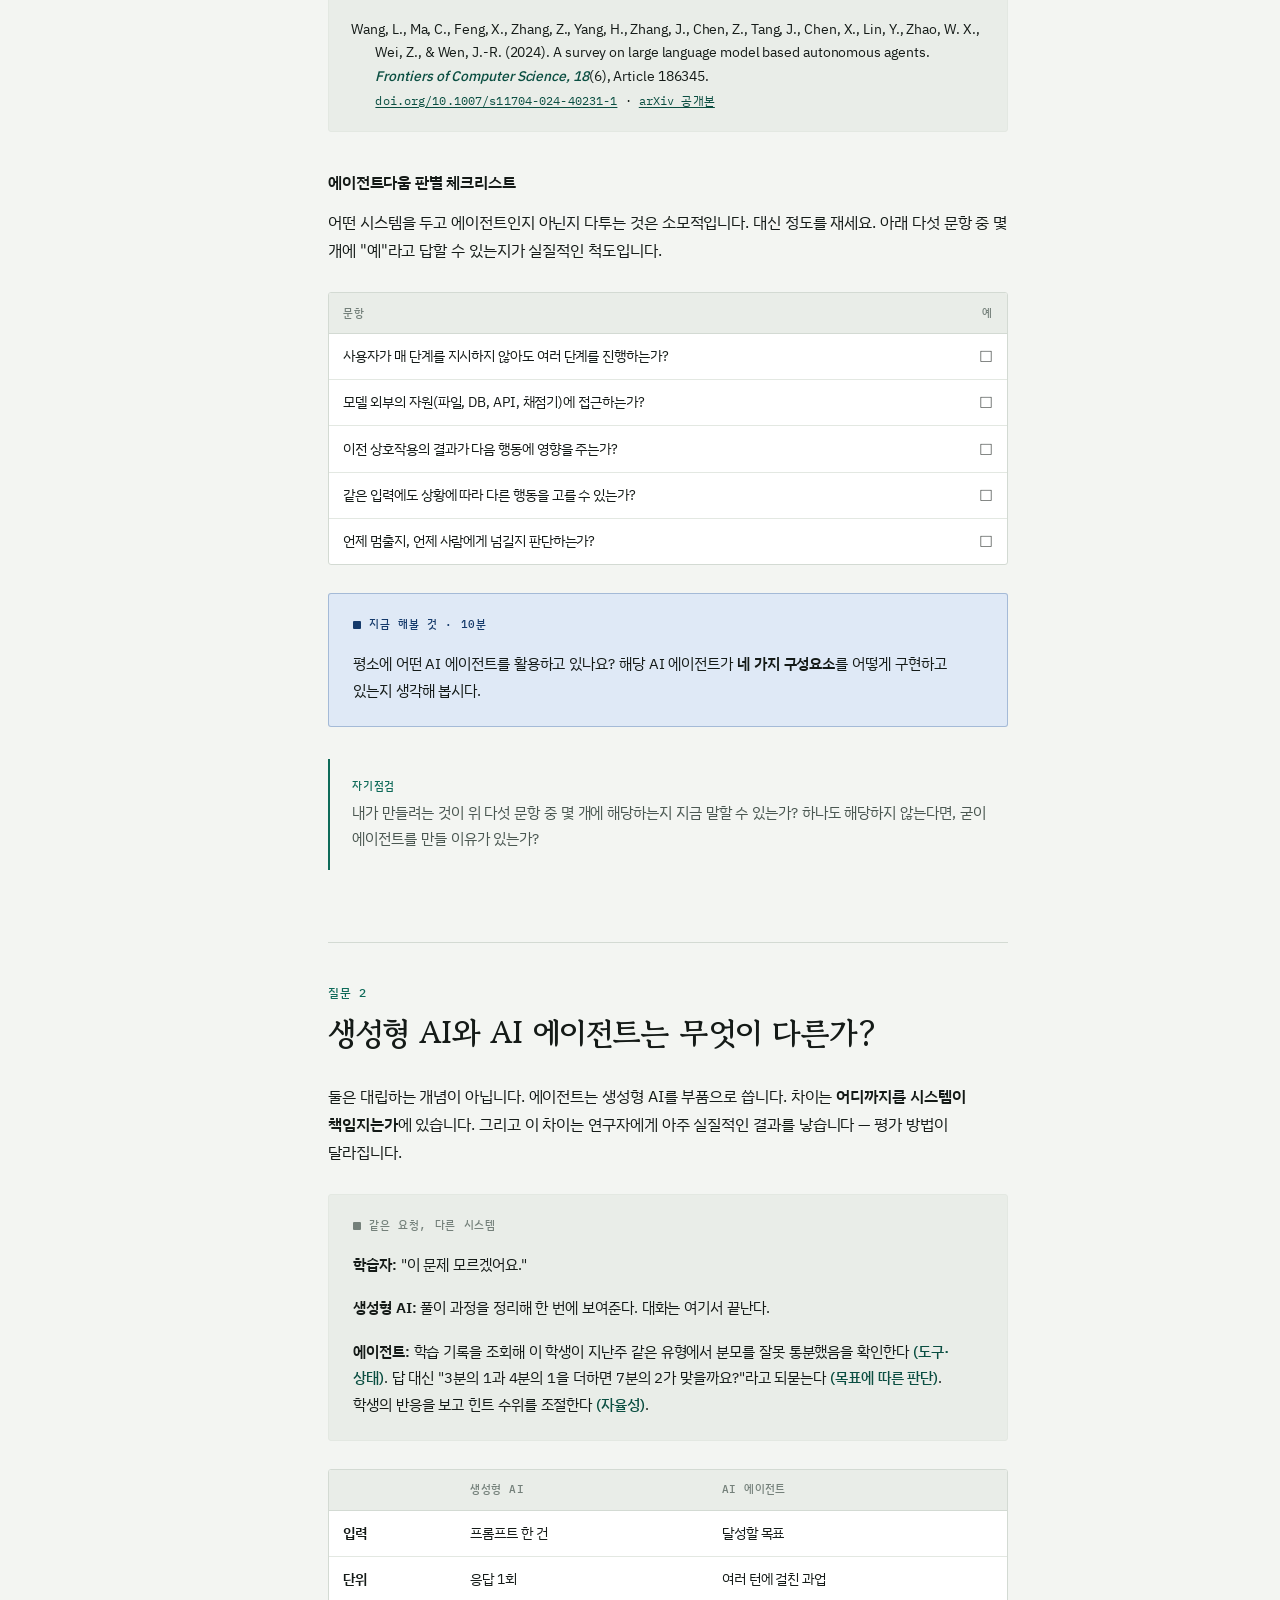
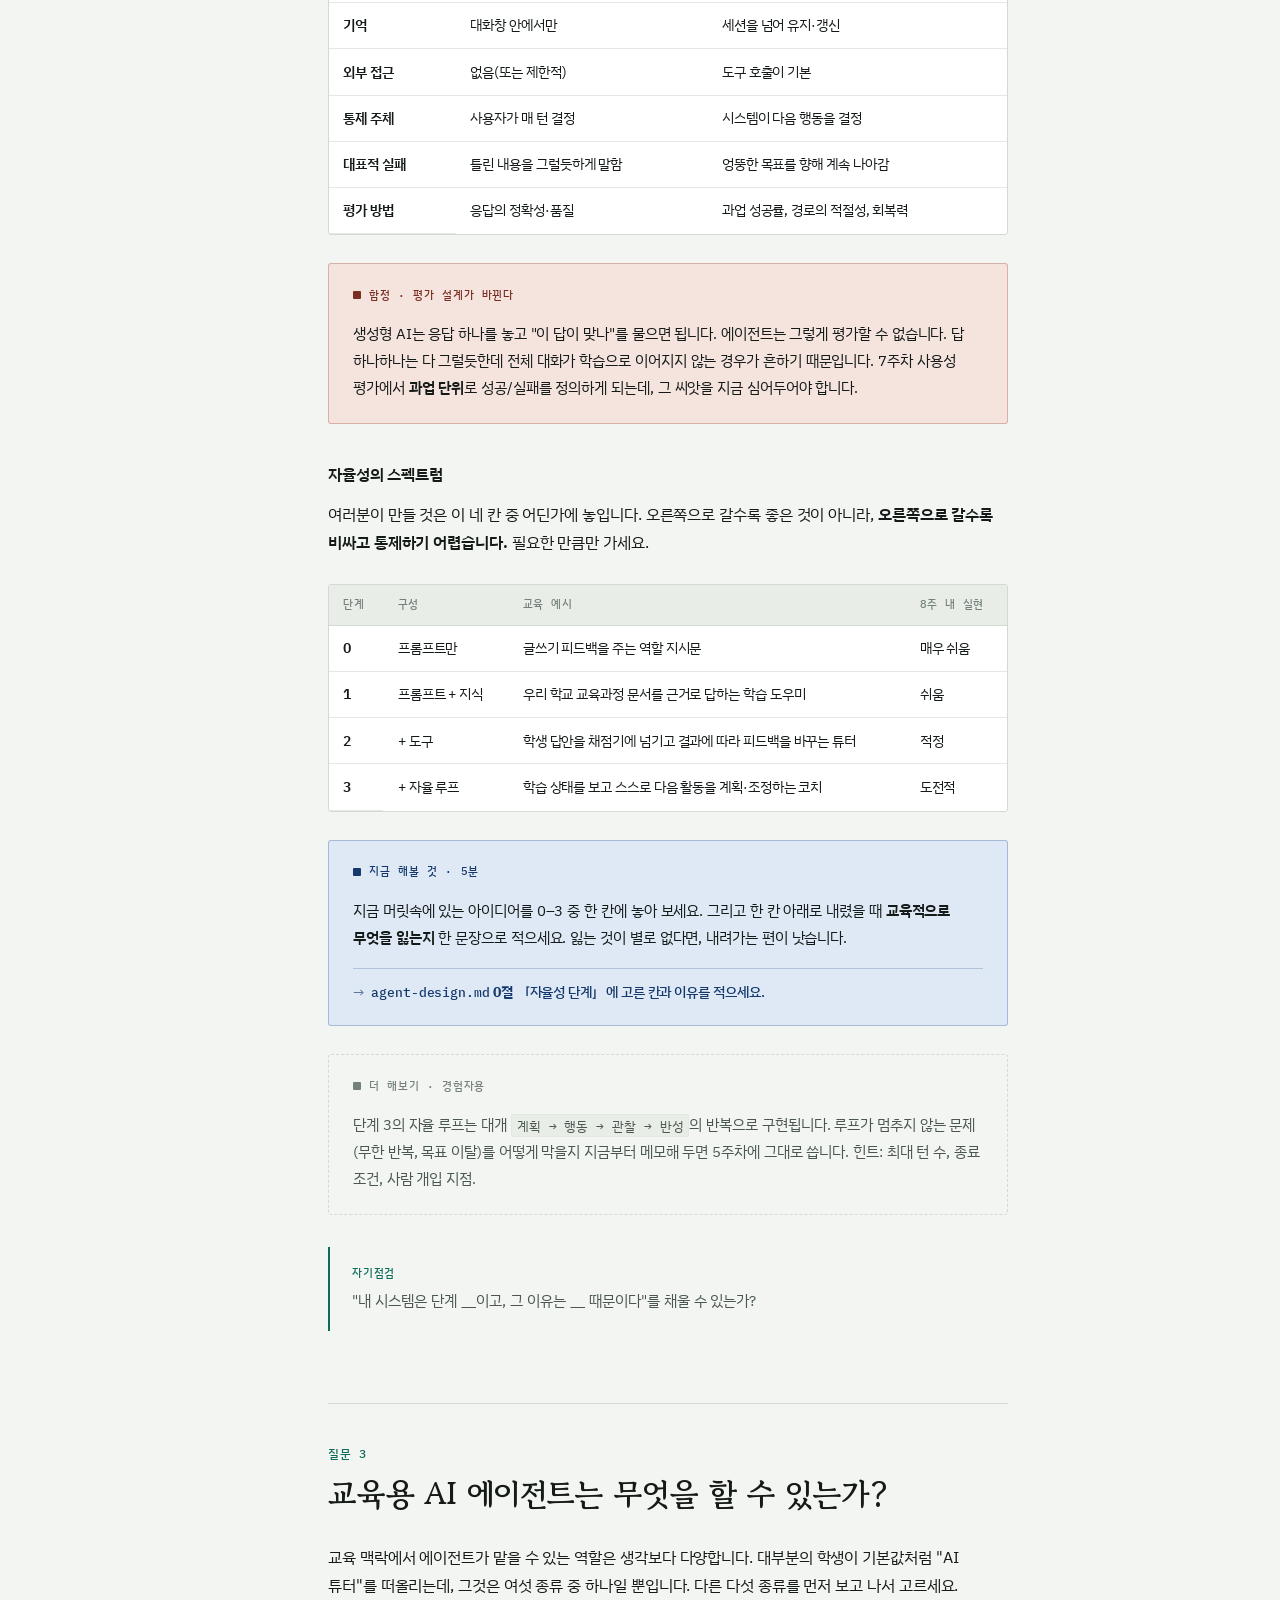
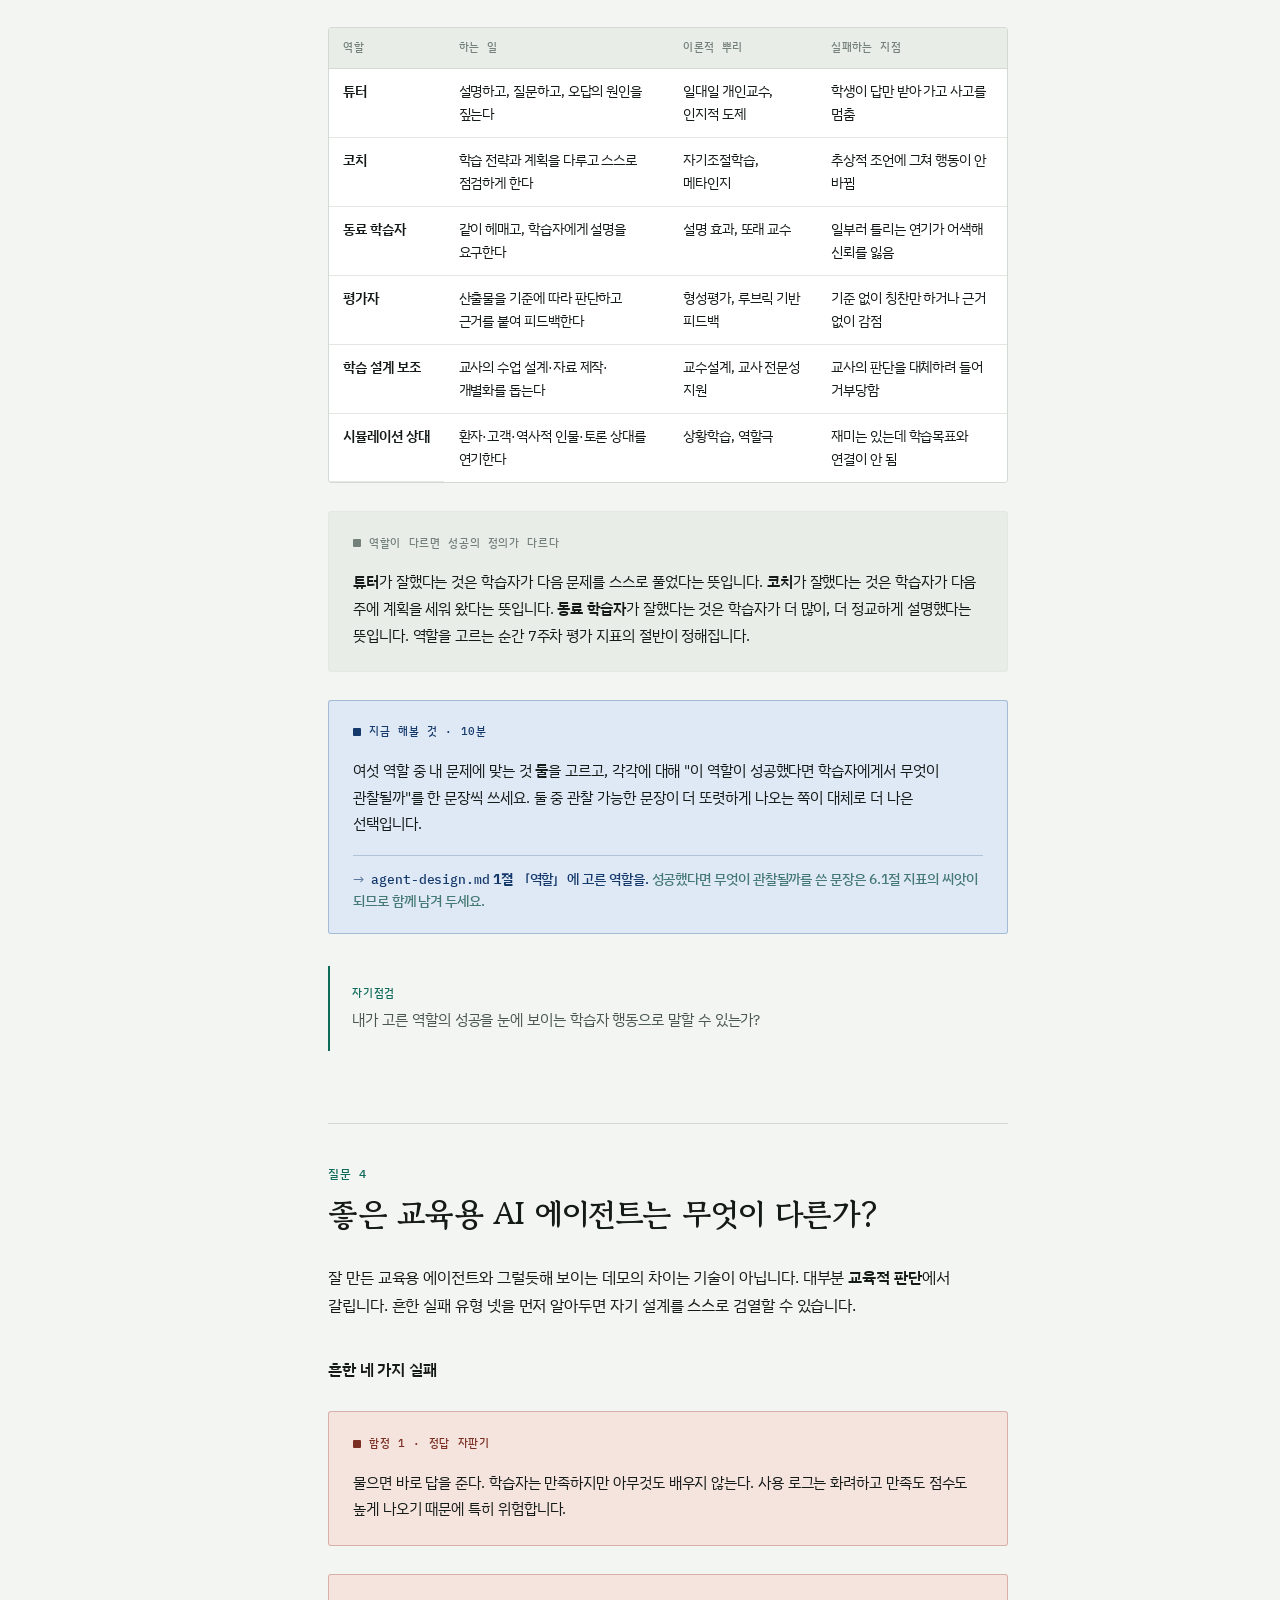
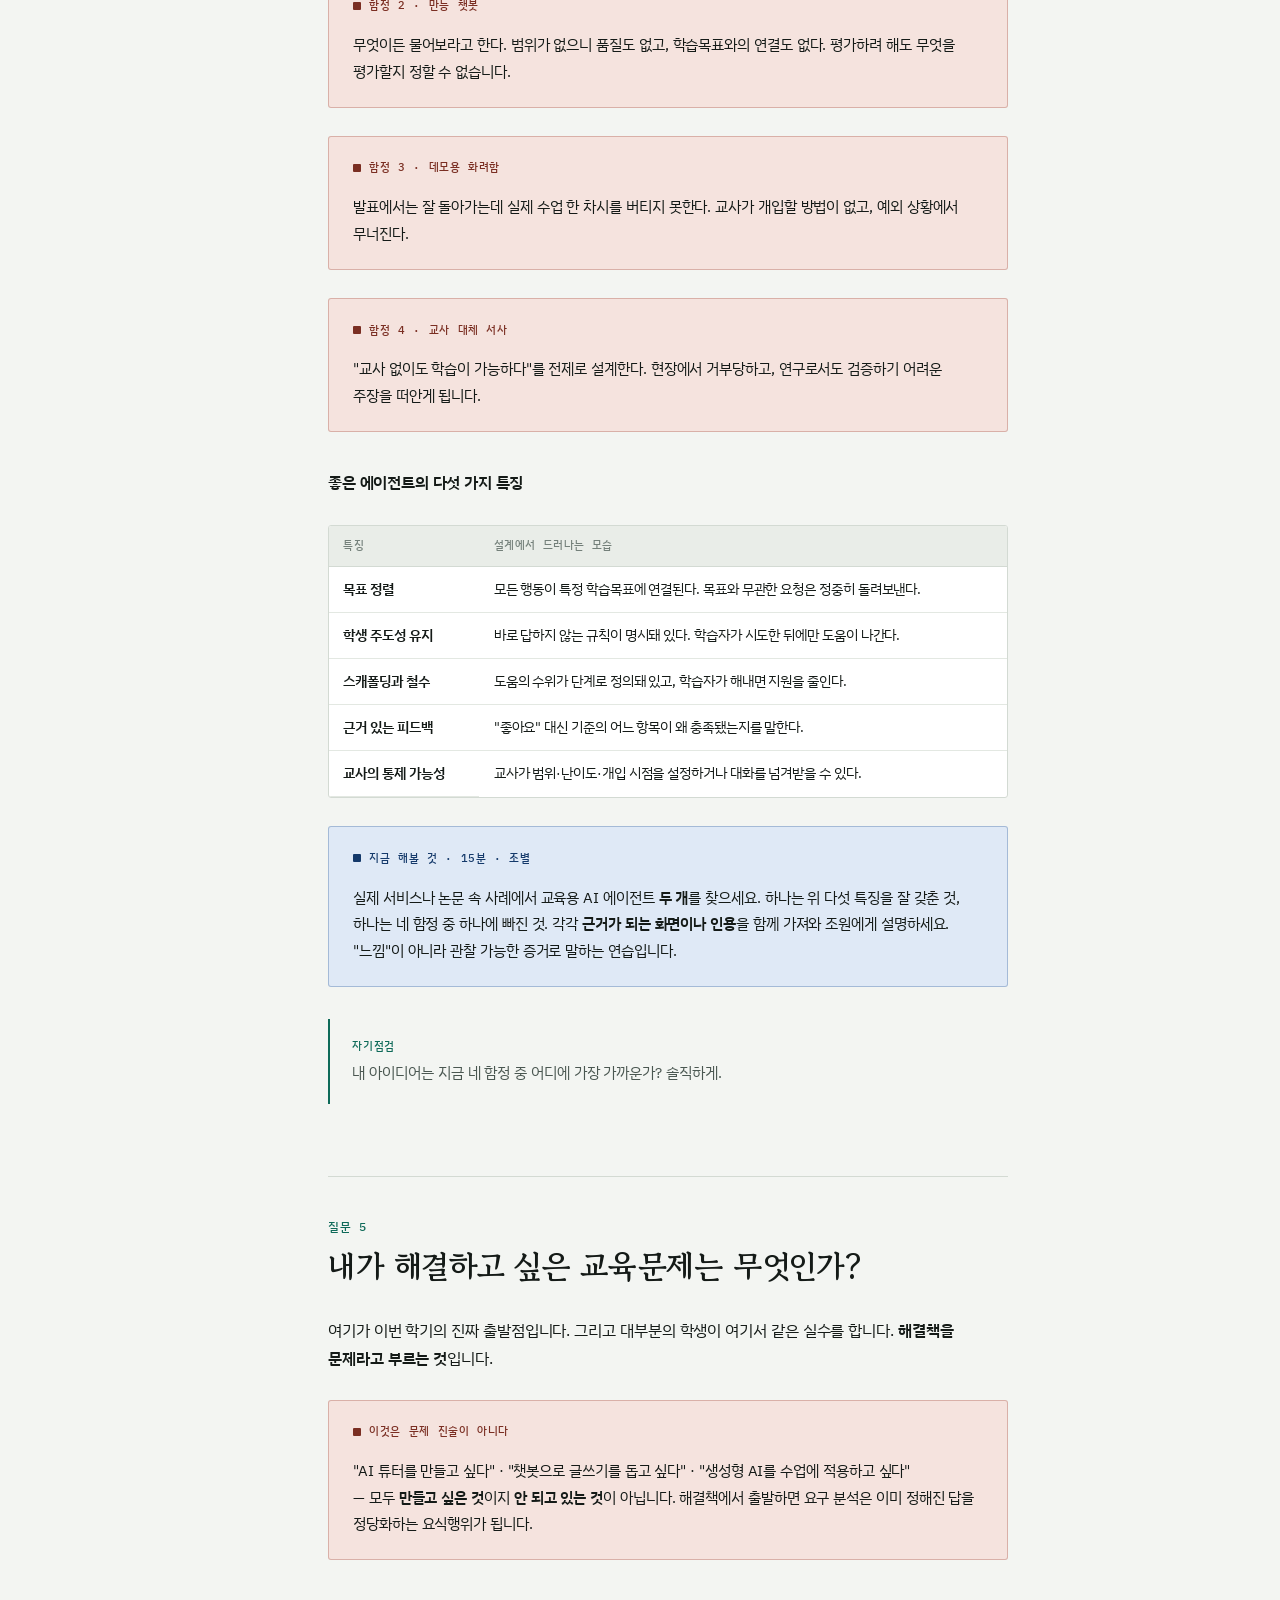
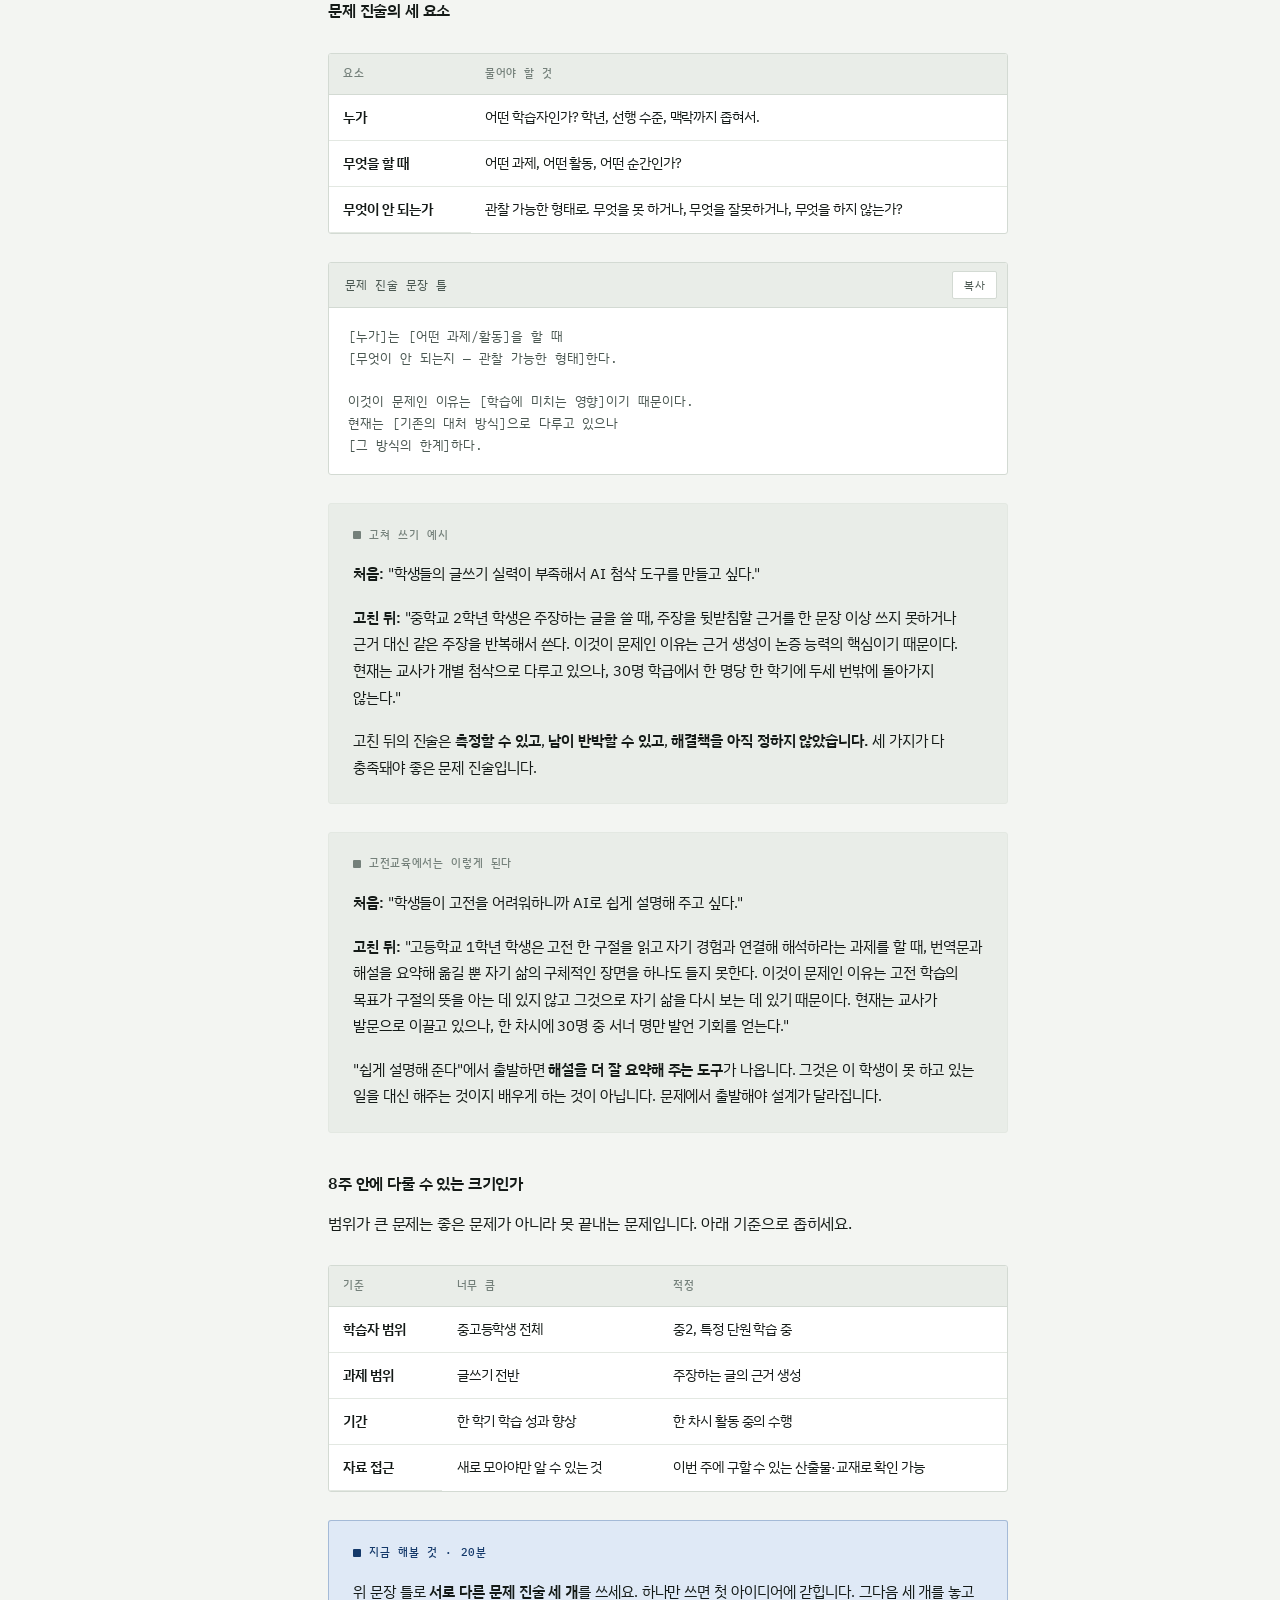
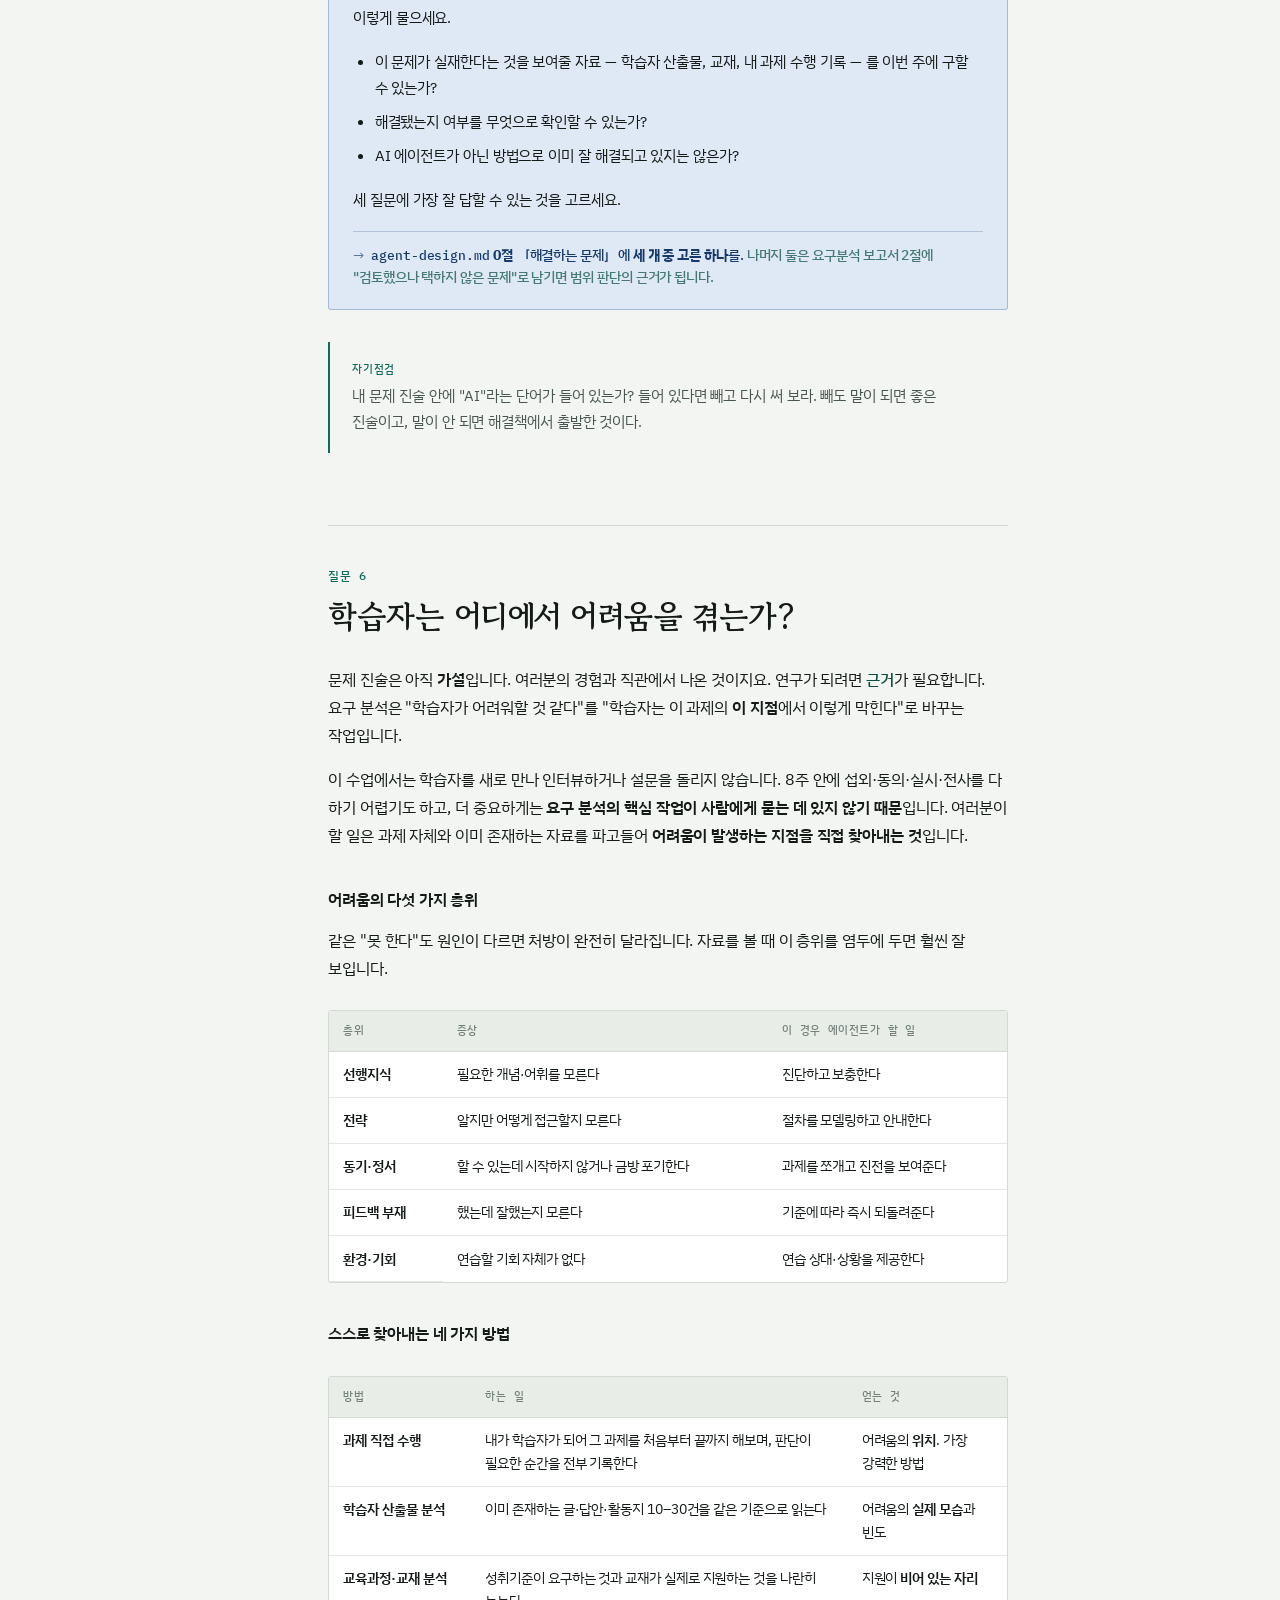
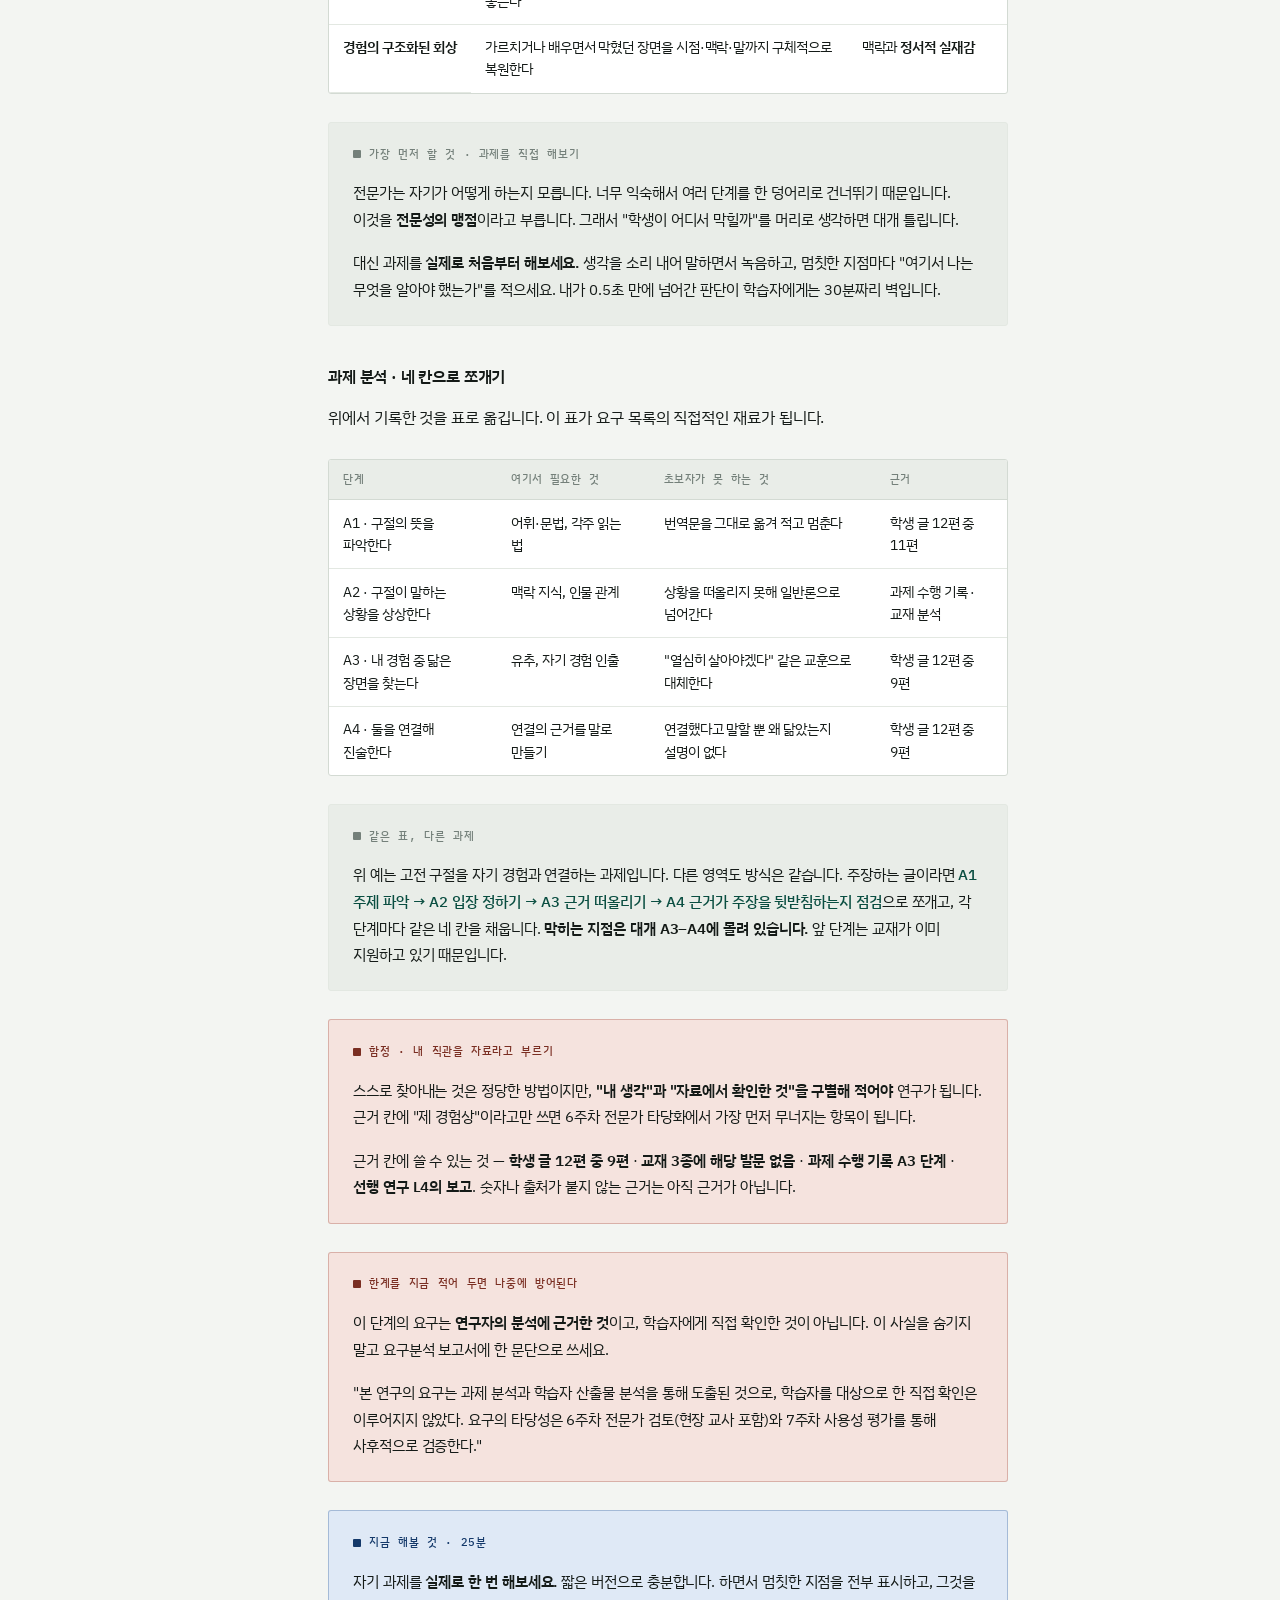
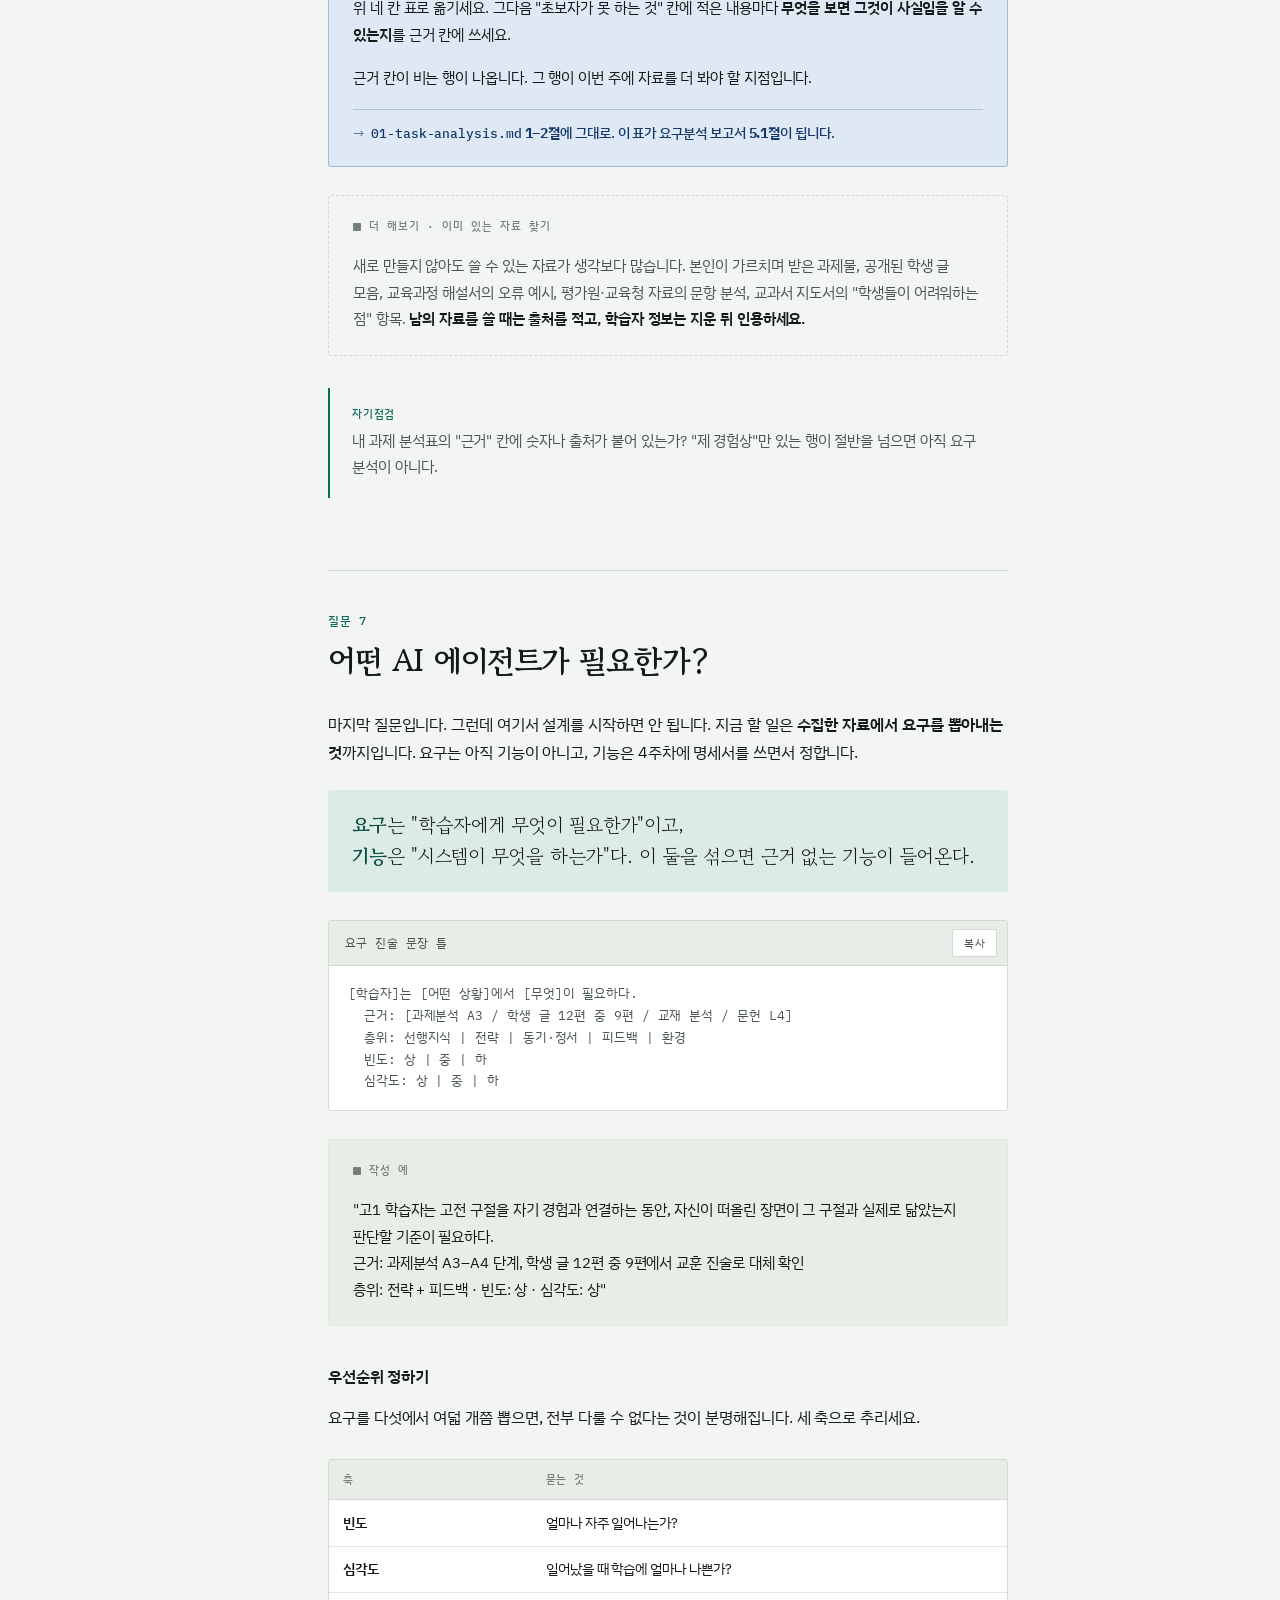
==== commit 9a6ec5e6: "week01: 좋은 에이전트 특징 표 「생산적 어려움 유지」를 「학생 주도성 유지」로 수정 Co-Authored-By: Claude Opus 5 <noreply@anthropic." ====
--- a/week01.html
+++ b/week01.html
@@ -544,7 +544,7 @@
               <td>모든 행동이 특정 학습목표에 연결된다. 목표와 무관한 요청은 정중히 돌려보낸다.</td>
             </tr>
             <tr>
-              <th>생산적 어려움 유지</th>
+              <th>학생 주도성 유지</th>
               <td>바로 답하지 않는 규칙이 명시돼 있다. 학습자가 시도한 뒤에만 도움이 나간다.</td>
             </tr>
             <tr>
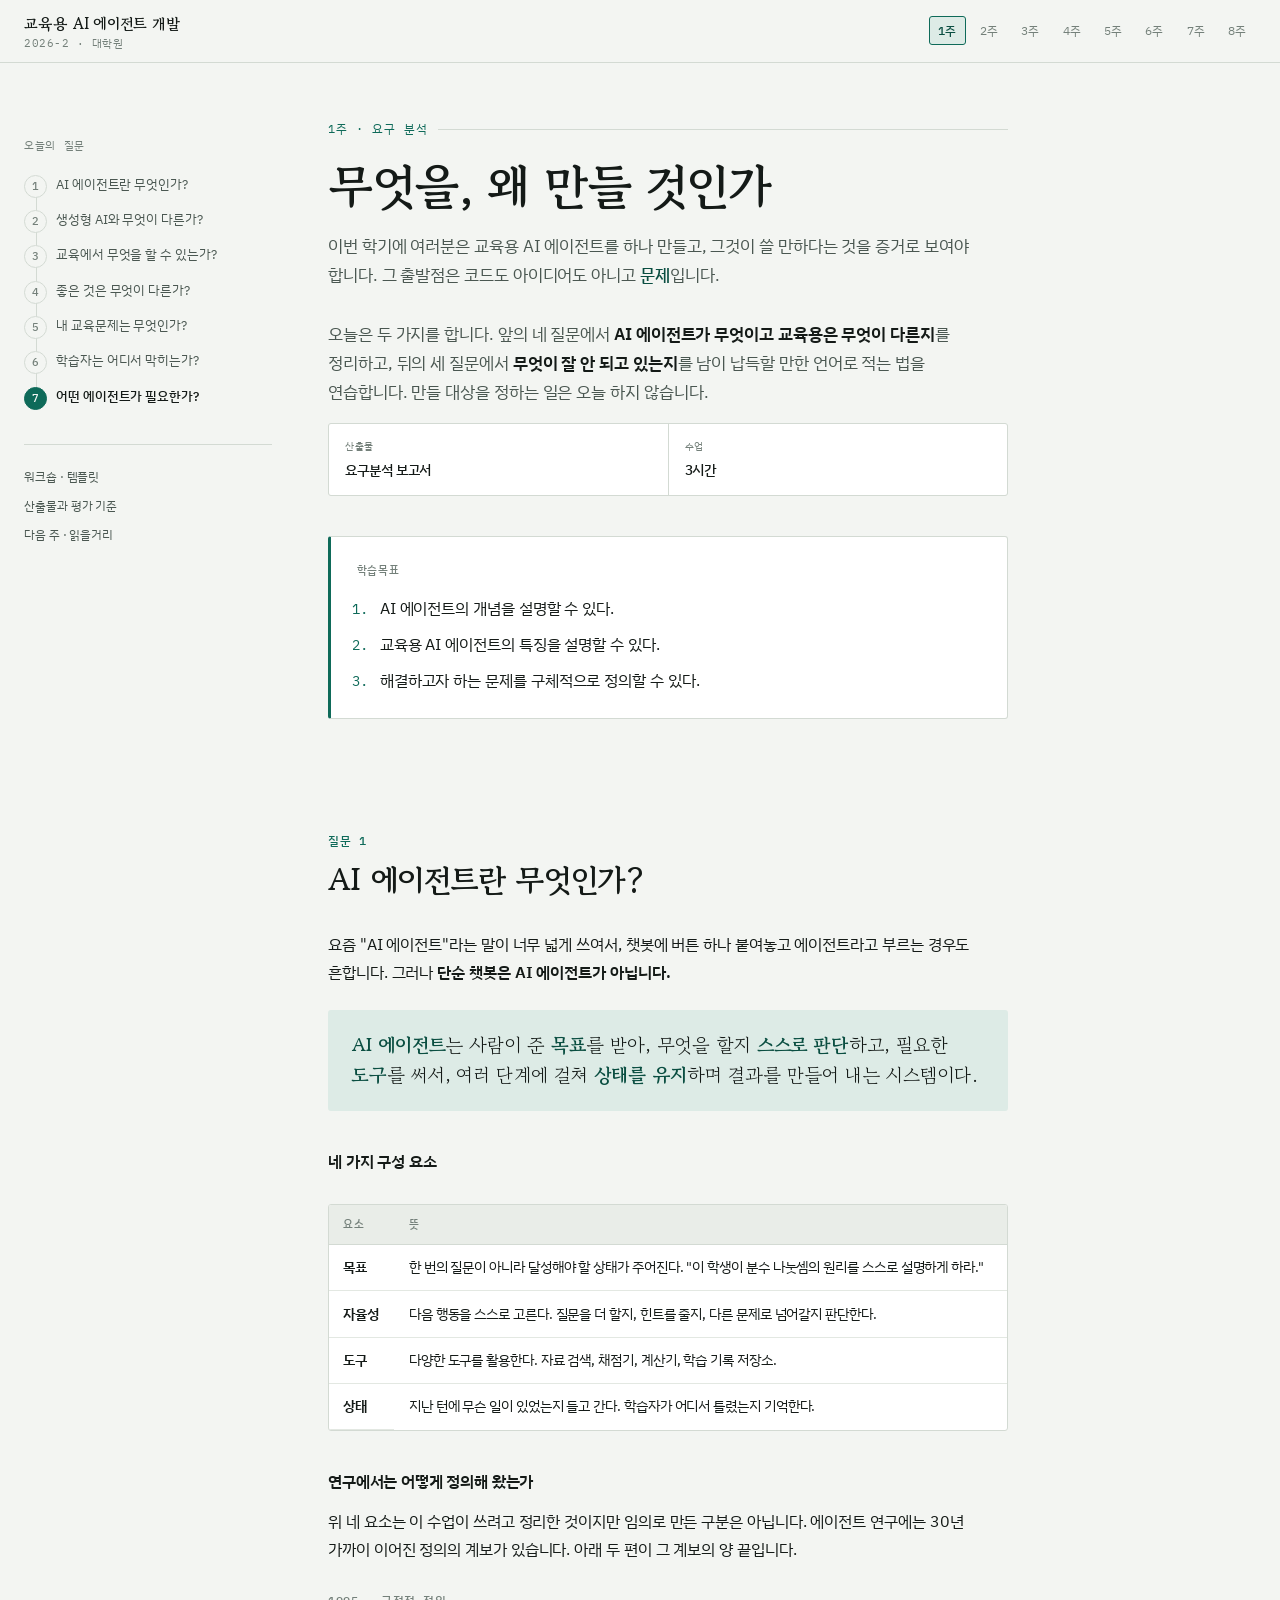
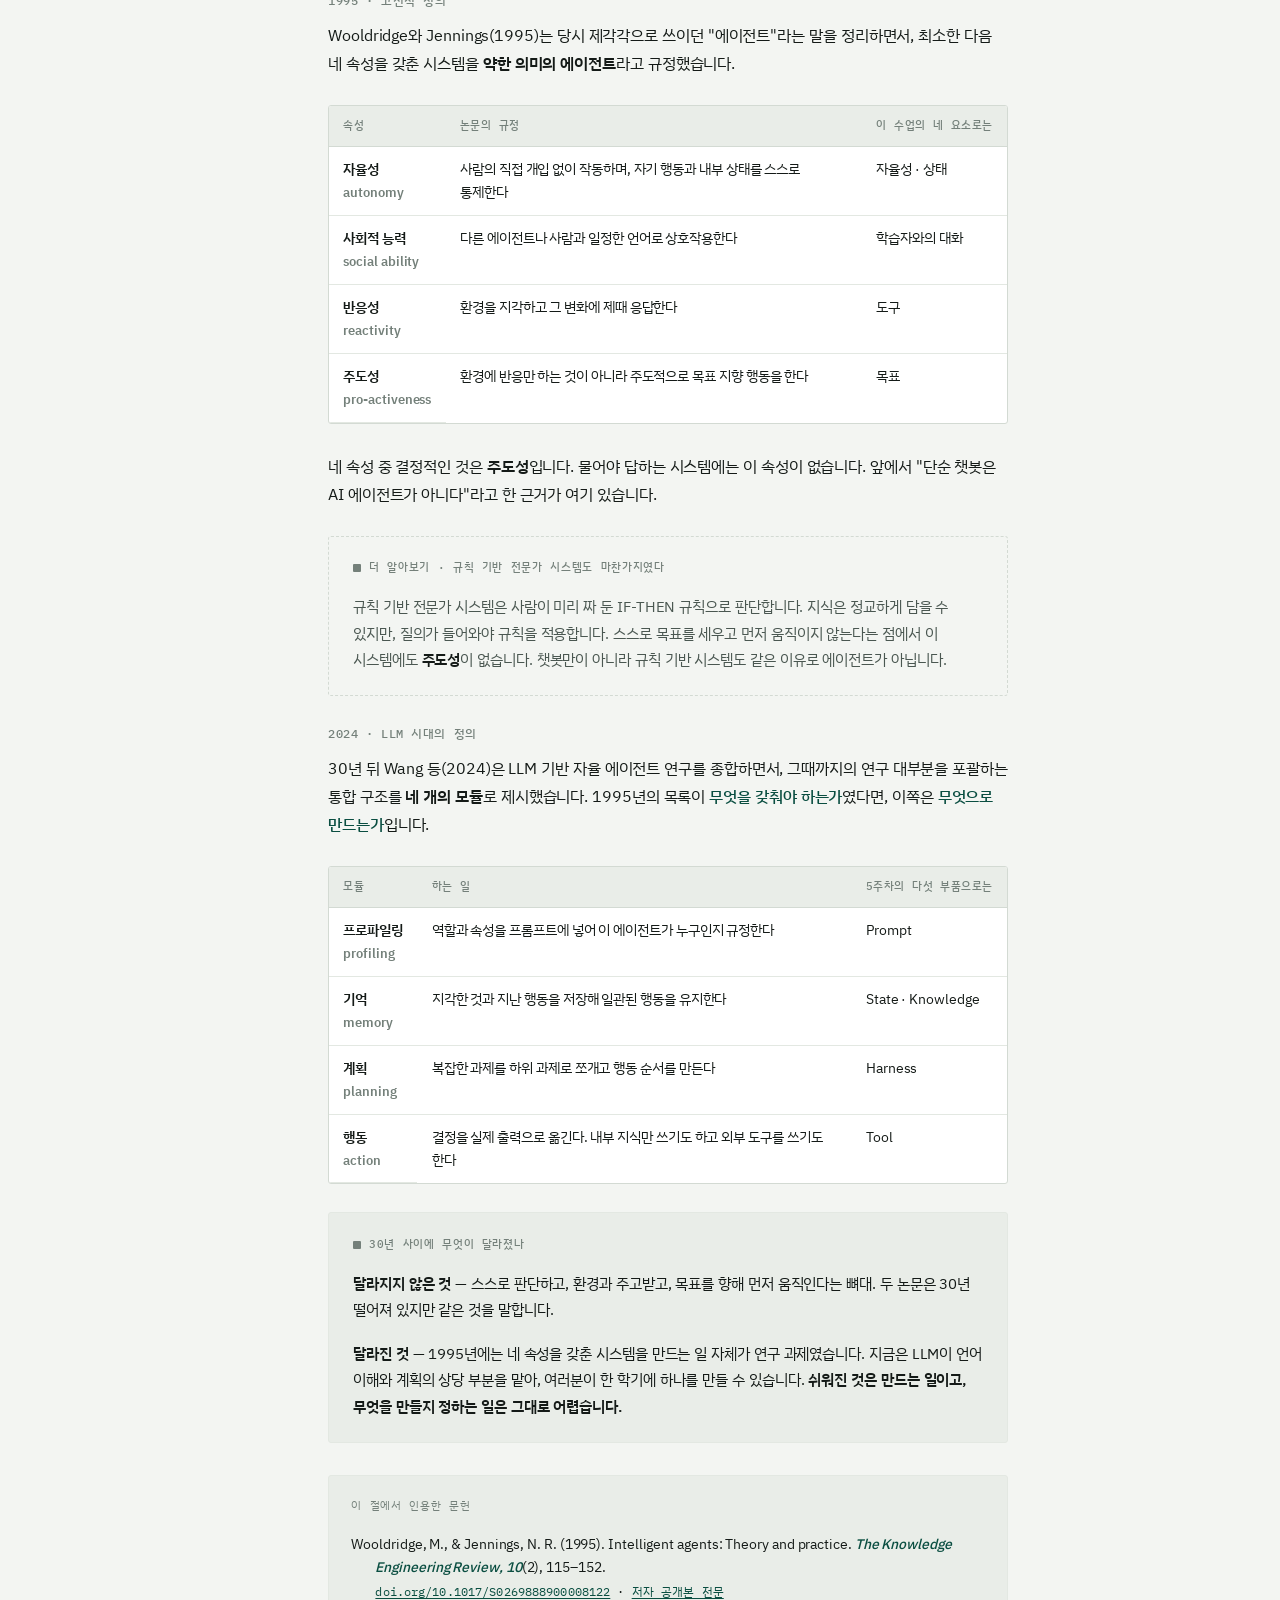
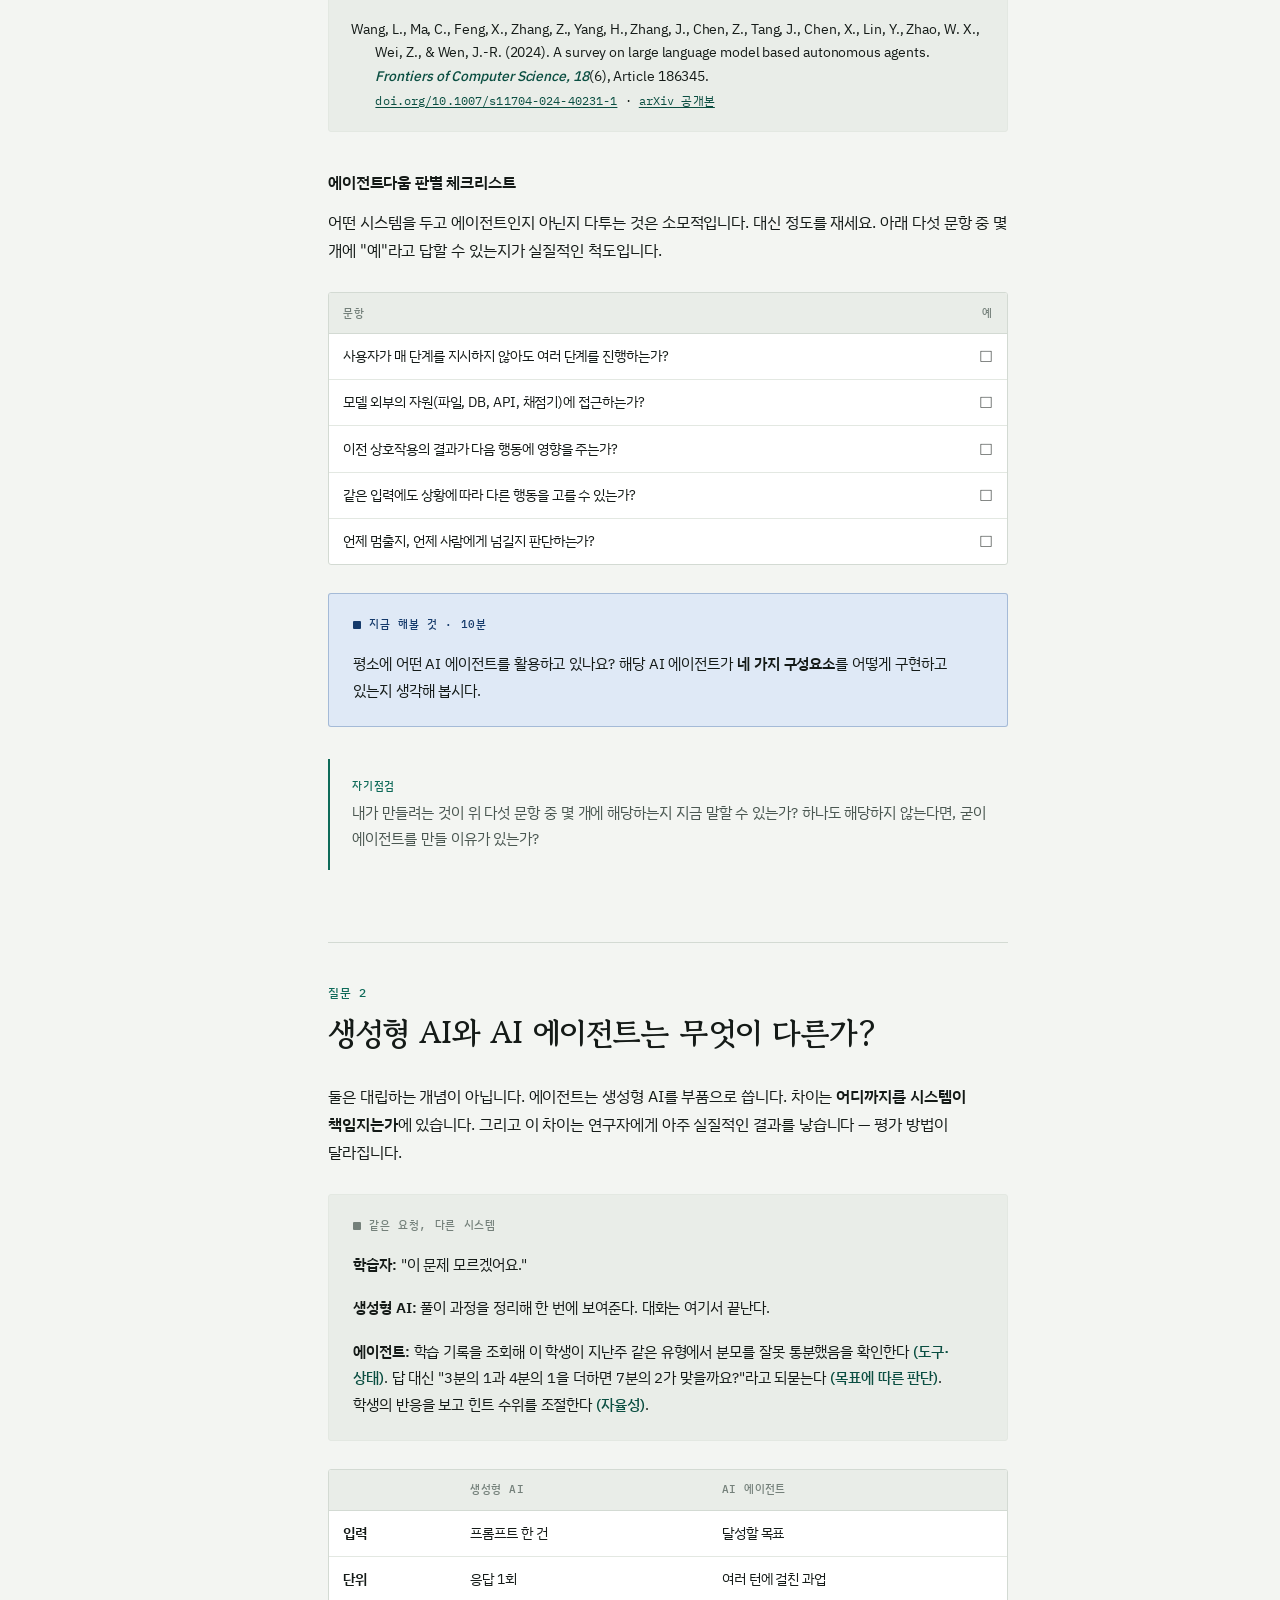
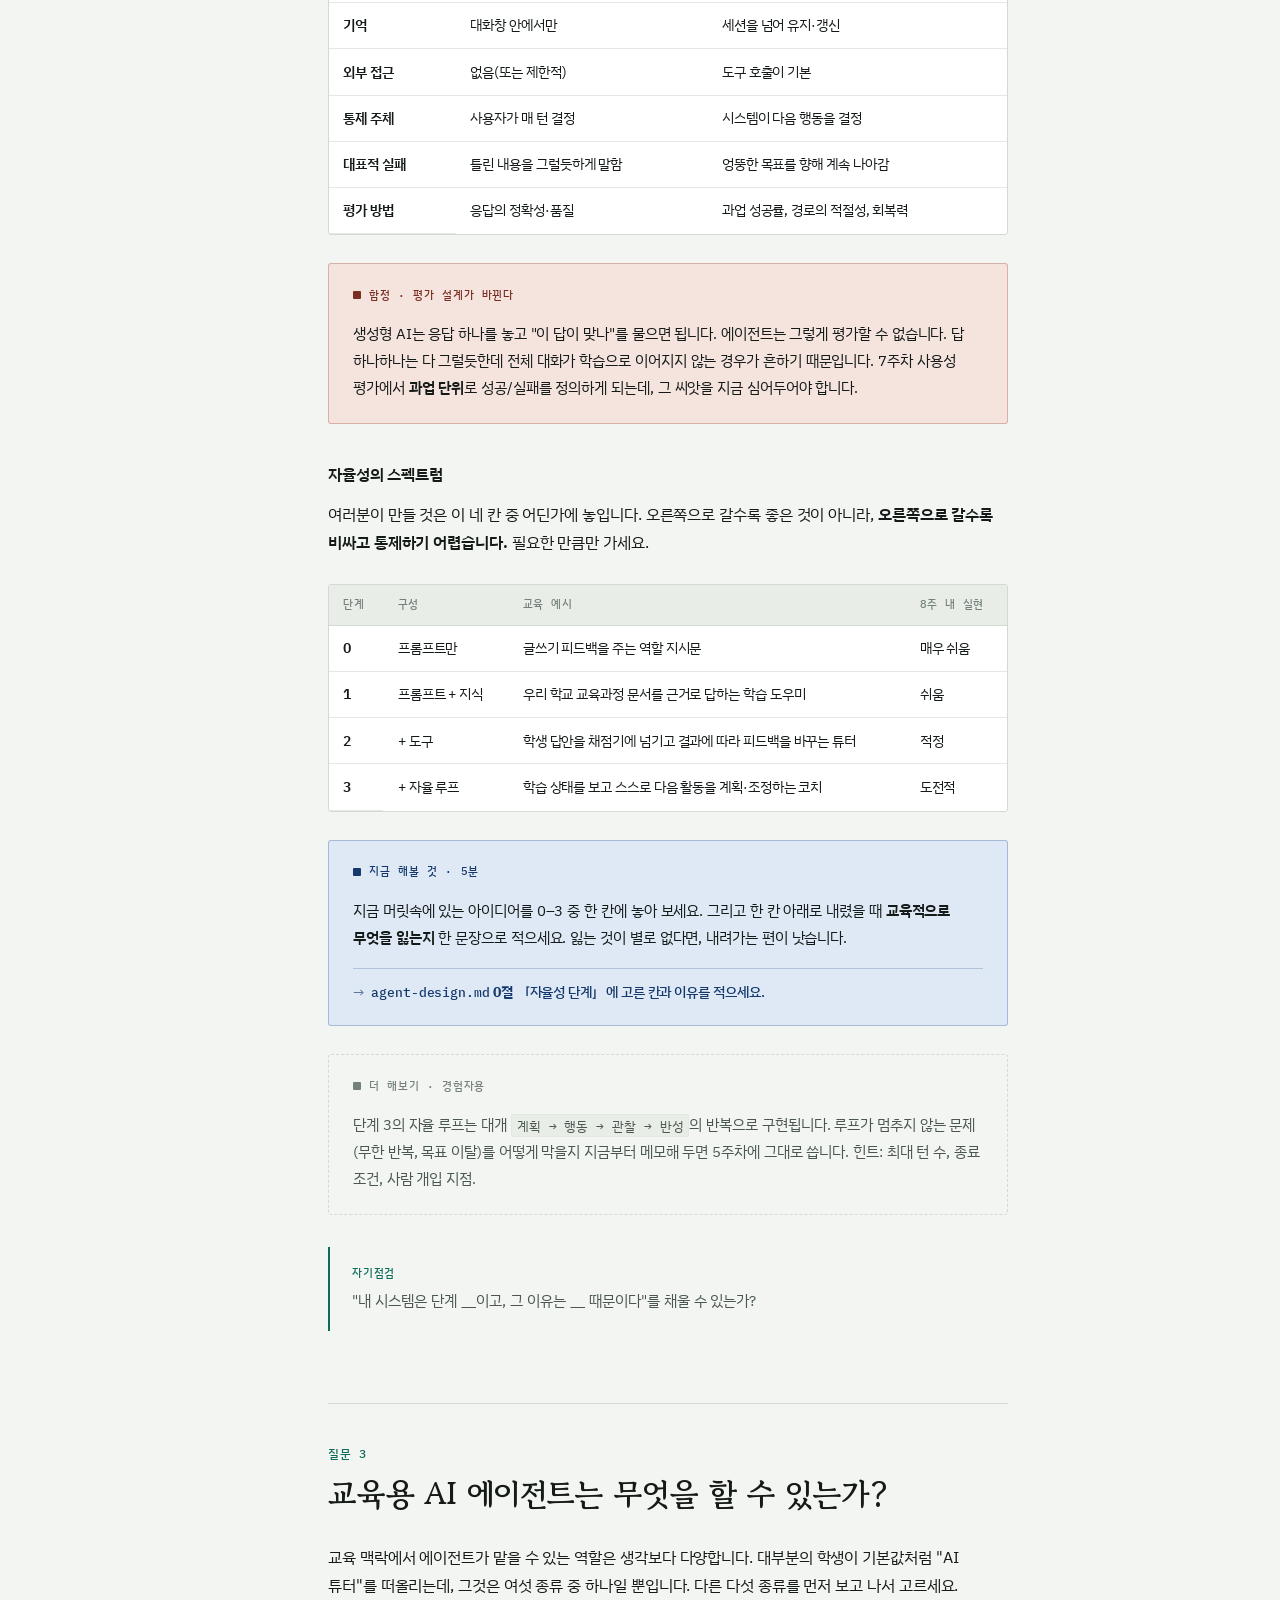
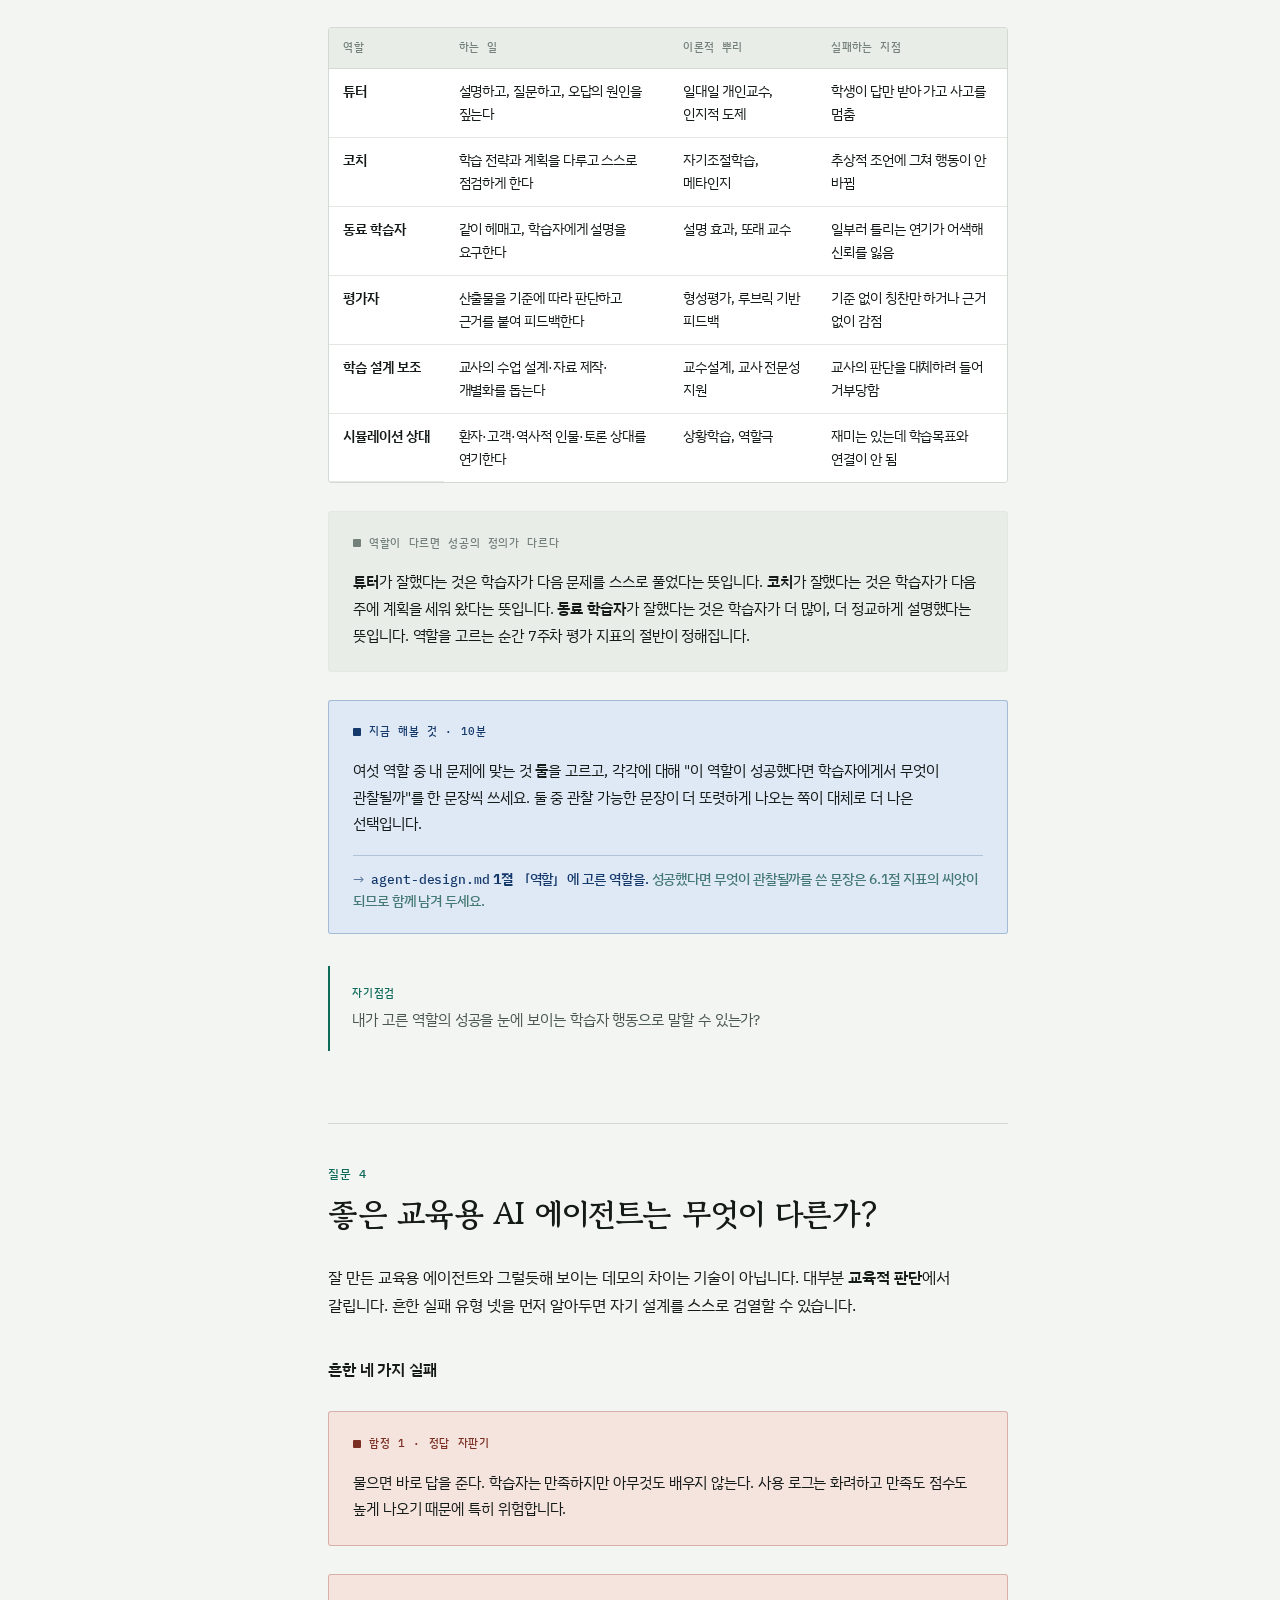
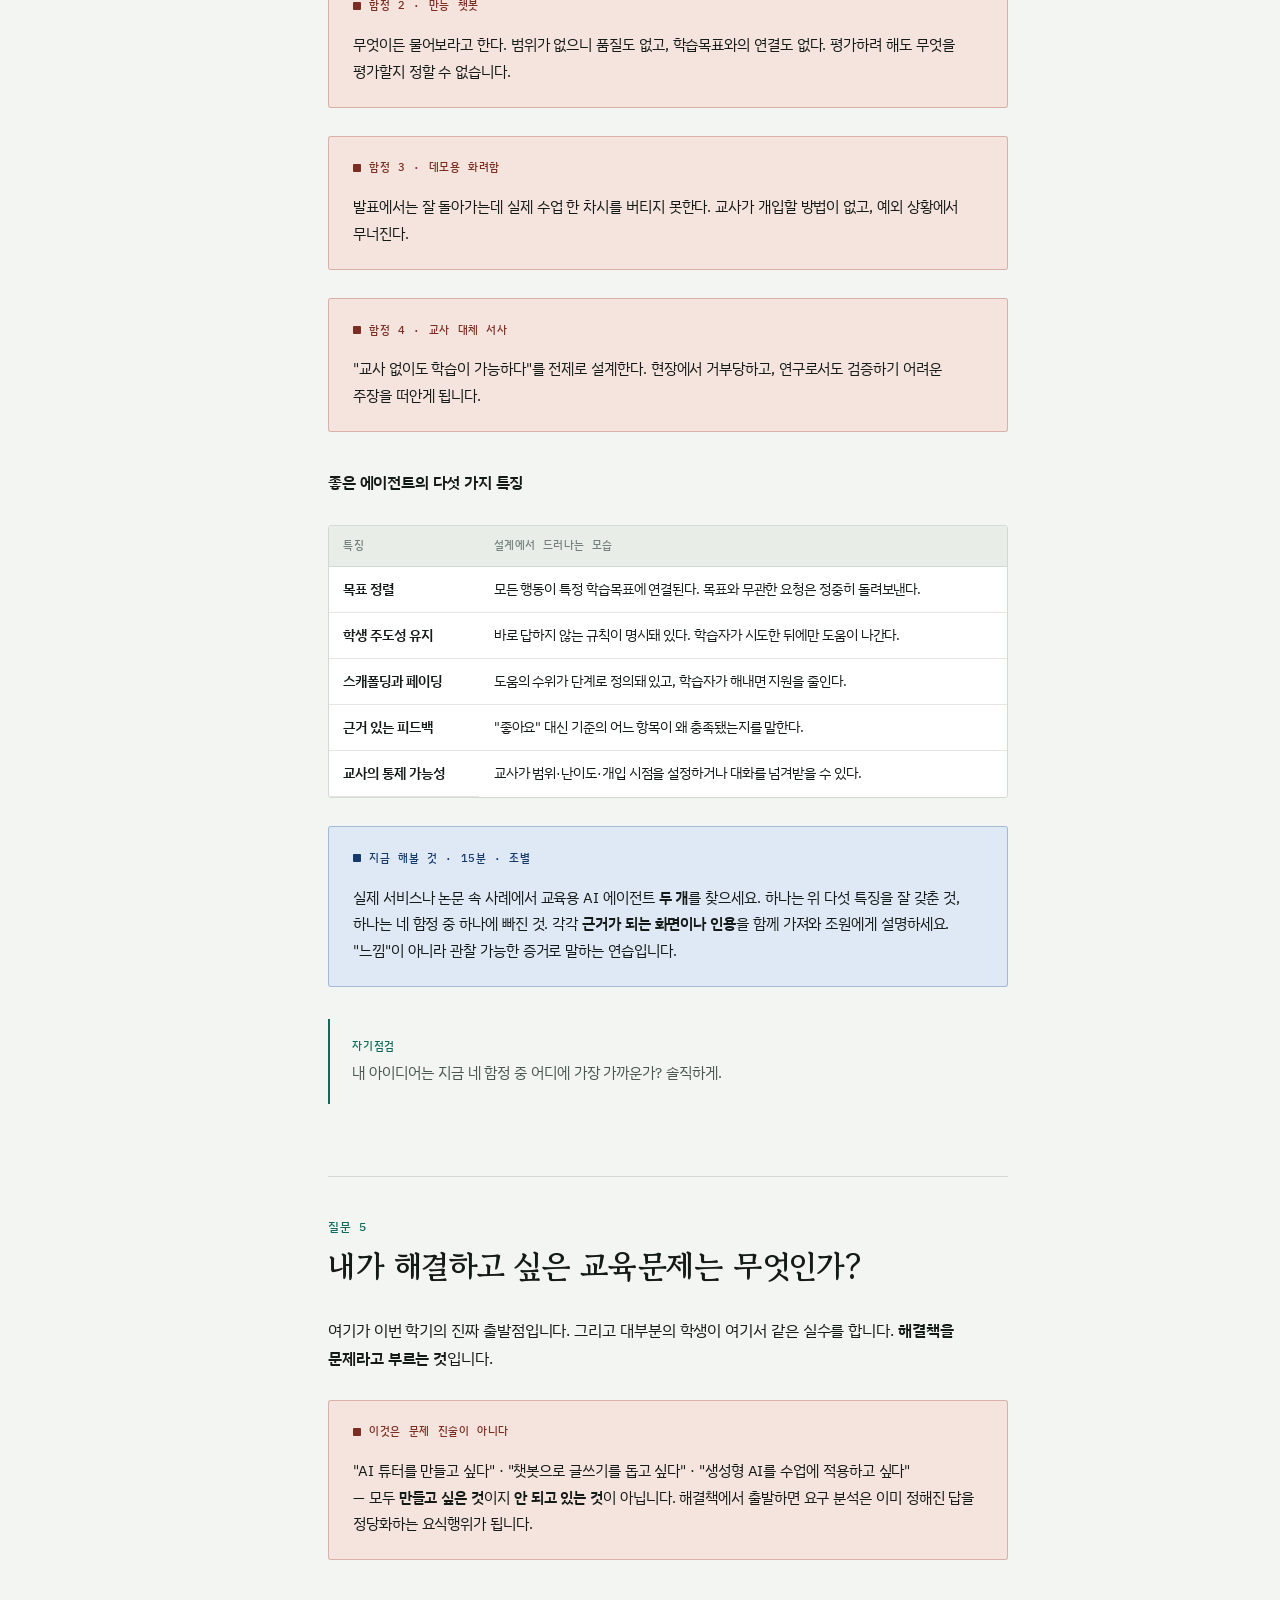
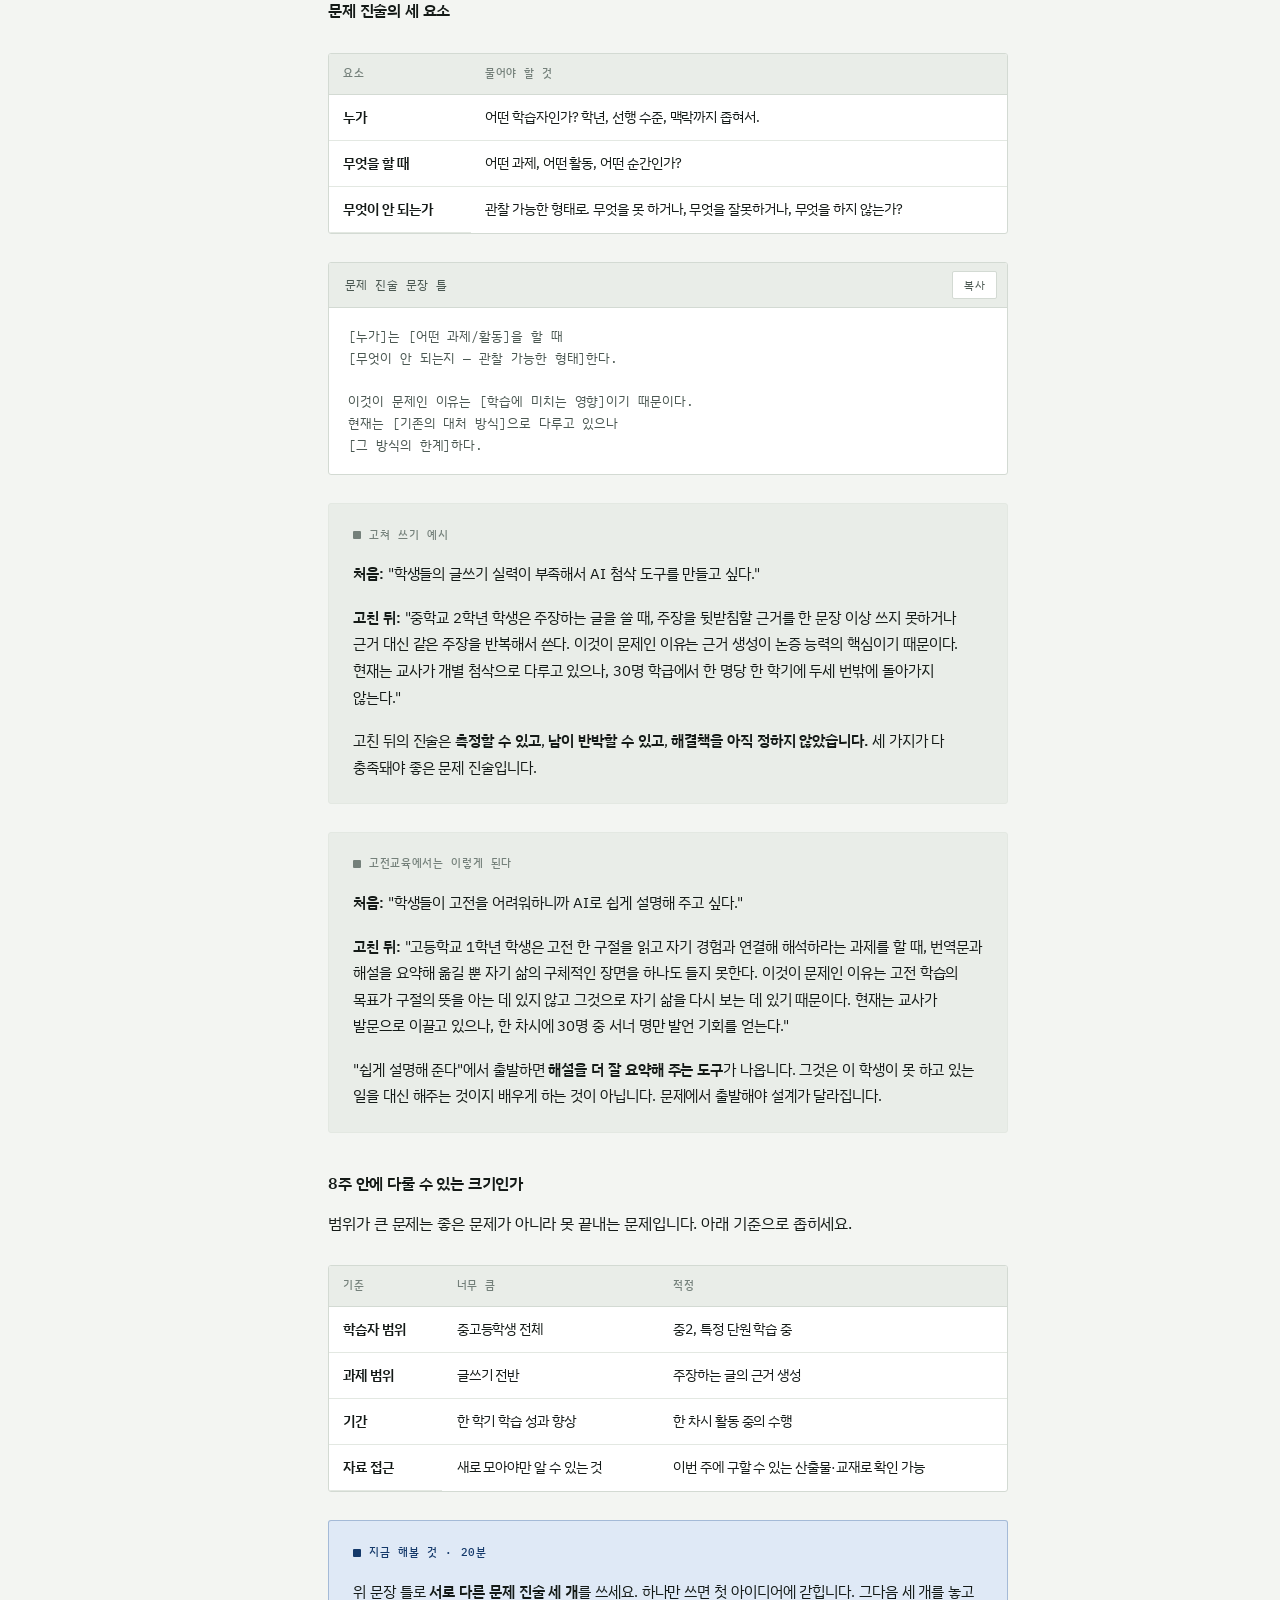
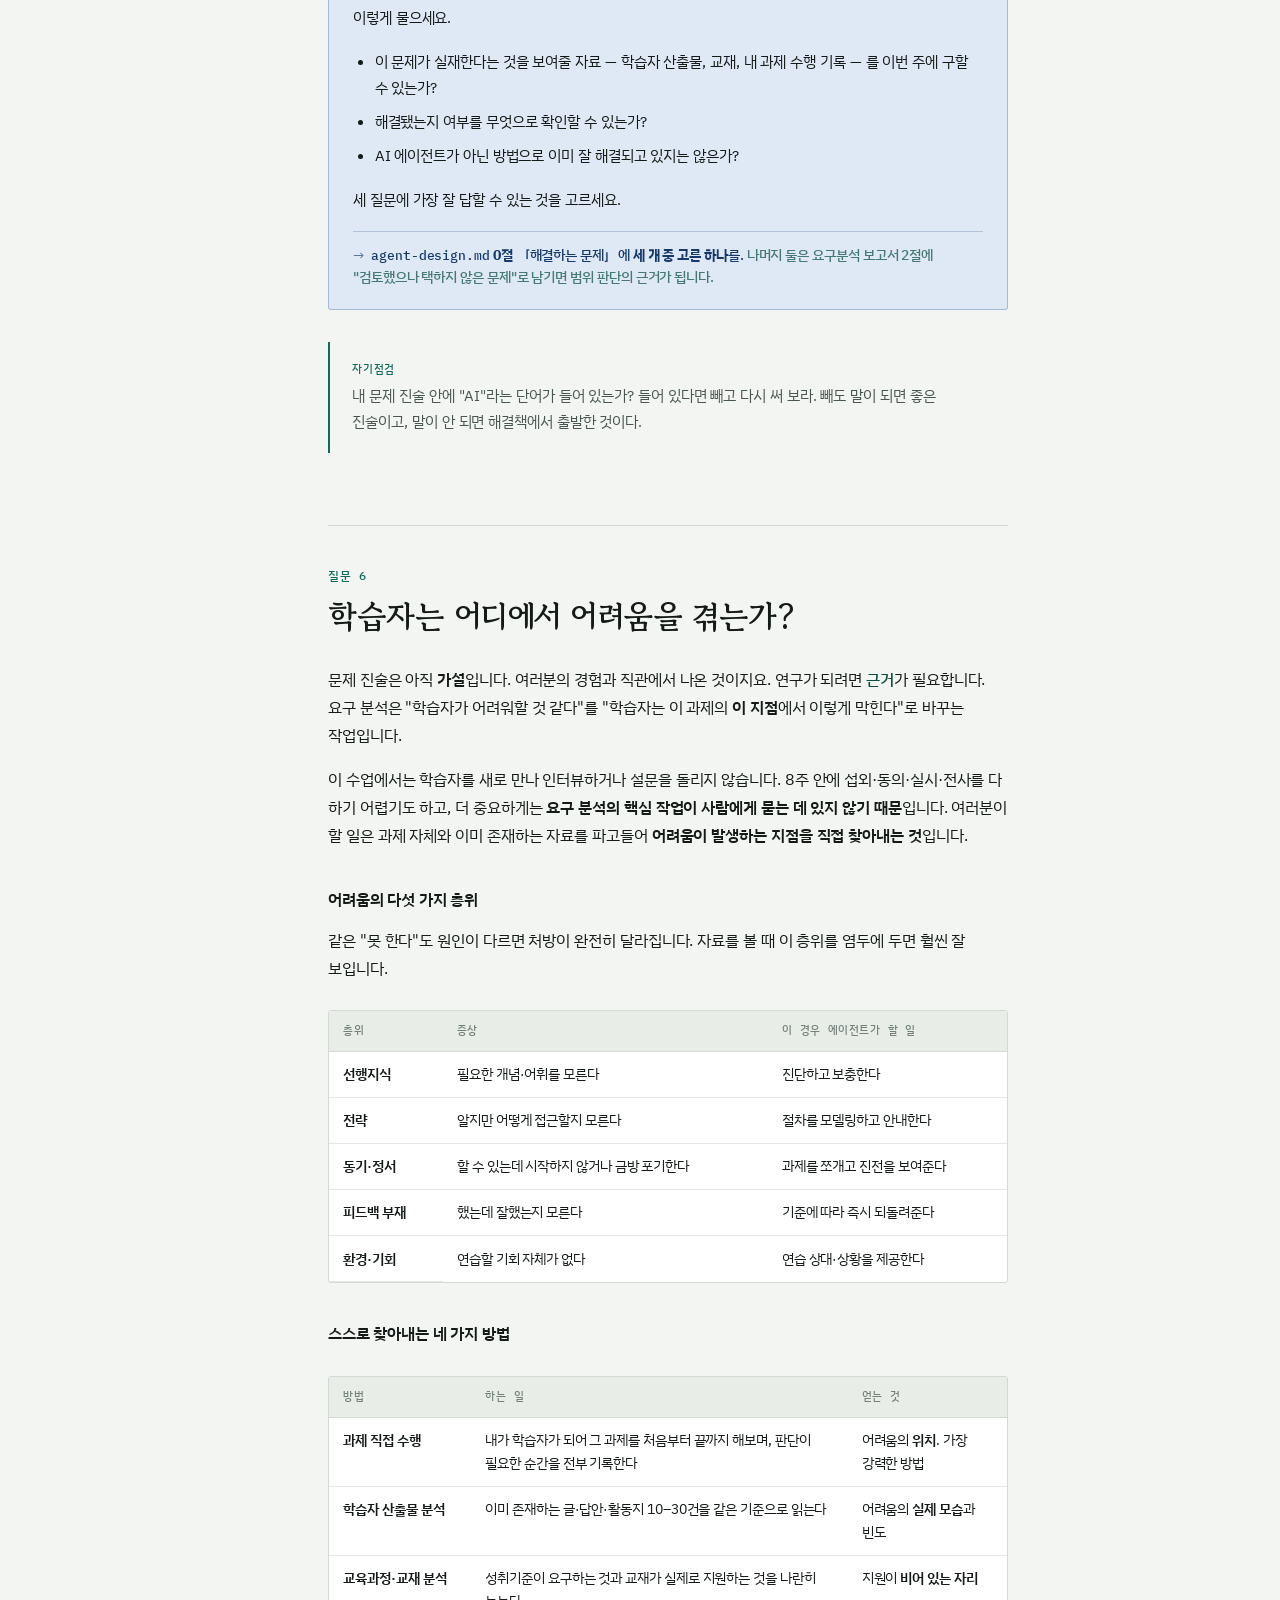
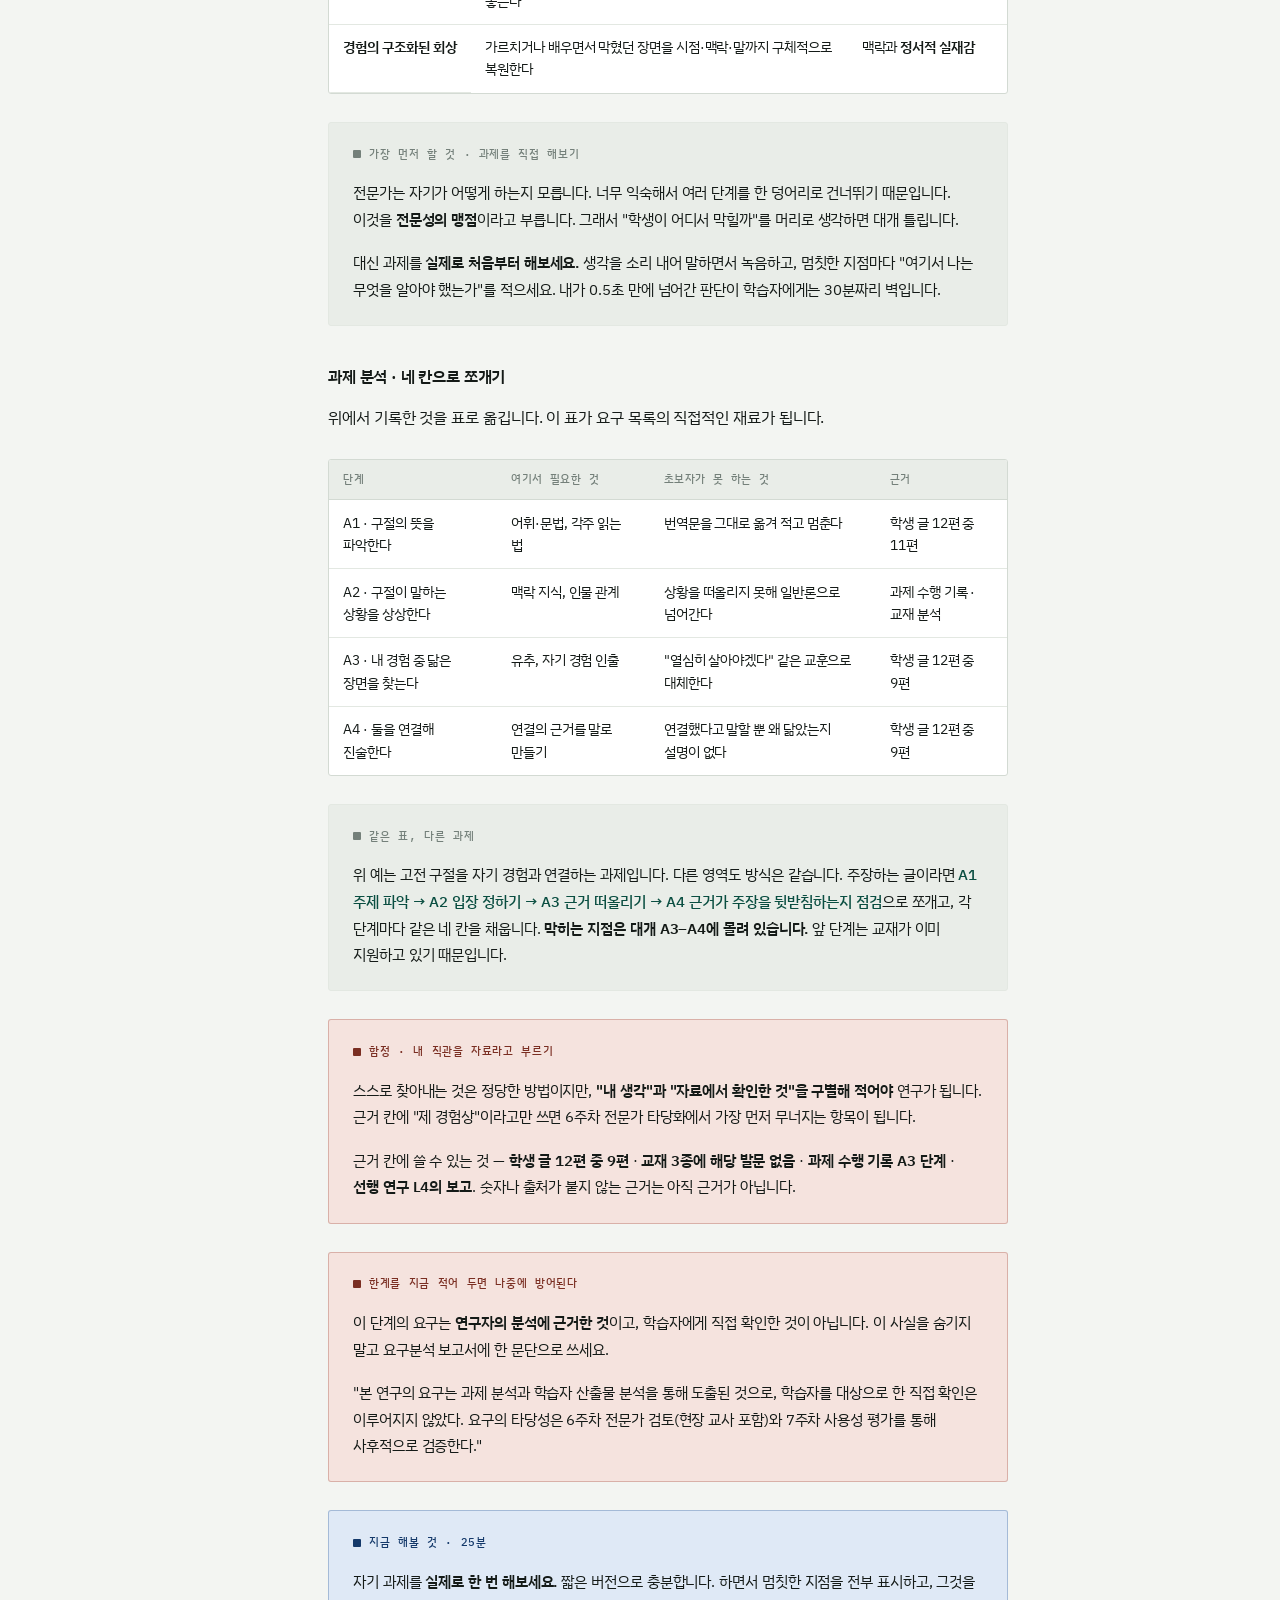
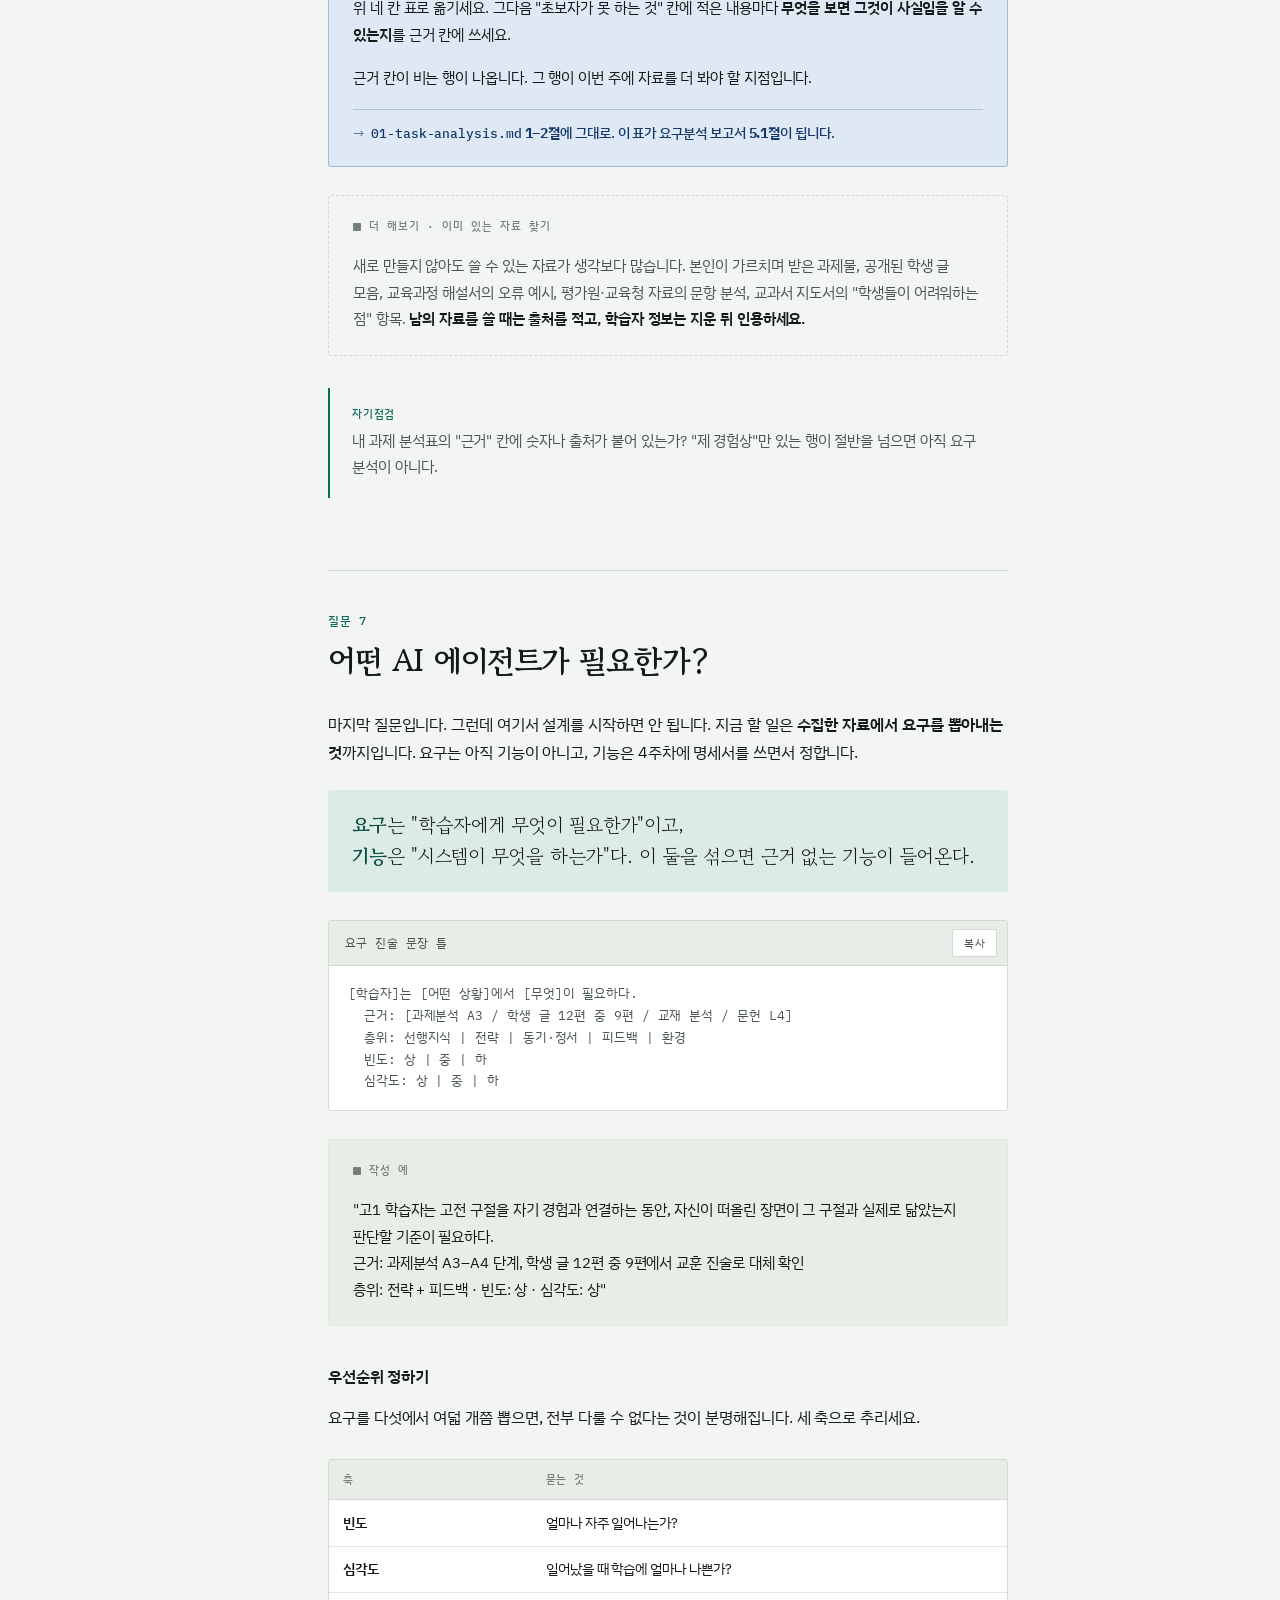
==== commit af9db869: "week01: 「스캐폴딩과 철수」를 「스캐폴딩과 페이딩」으로 수정 Co-Authored-By: Claude Opus 5 <noreply@anthropic.com> Claude-Se" ====
--- a/week01.html
+++ b/week01.html
@@ -548,7 +548,7 @@
               <td>바로 답하지 않는 규칙이 명시돼 있다. 학습자가 시도한 뒤에만 도움이 나간다.</td>
             </tr>
             <tr>
-              <th>스캐폴딩과 철수</th>
+              <th>스캐폴딩과 페이딩</th>
               <td>도움의 수위가 단계로 정의돼 있고, 학습자가 해내면 지원을 줄인다.</td>
             </tr>
             <tr>
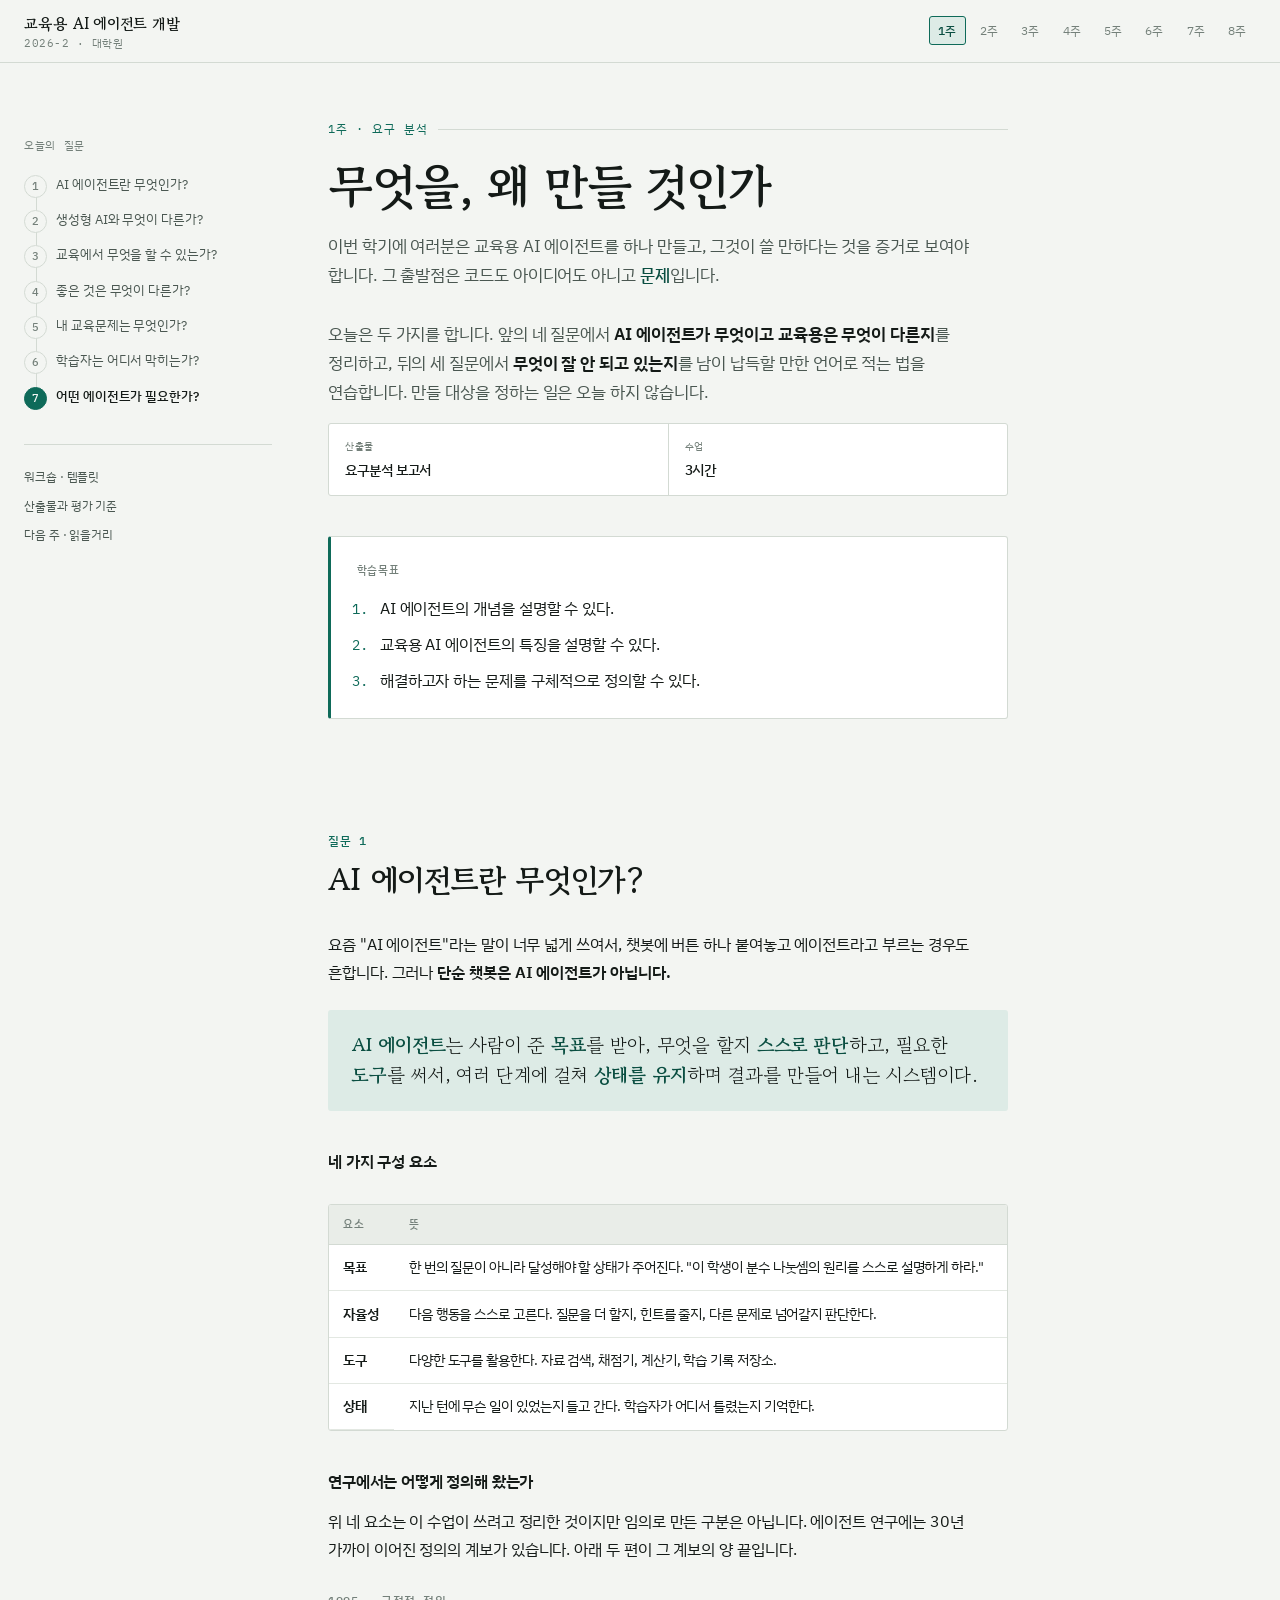
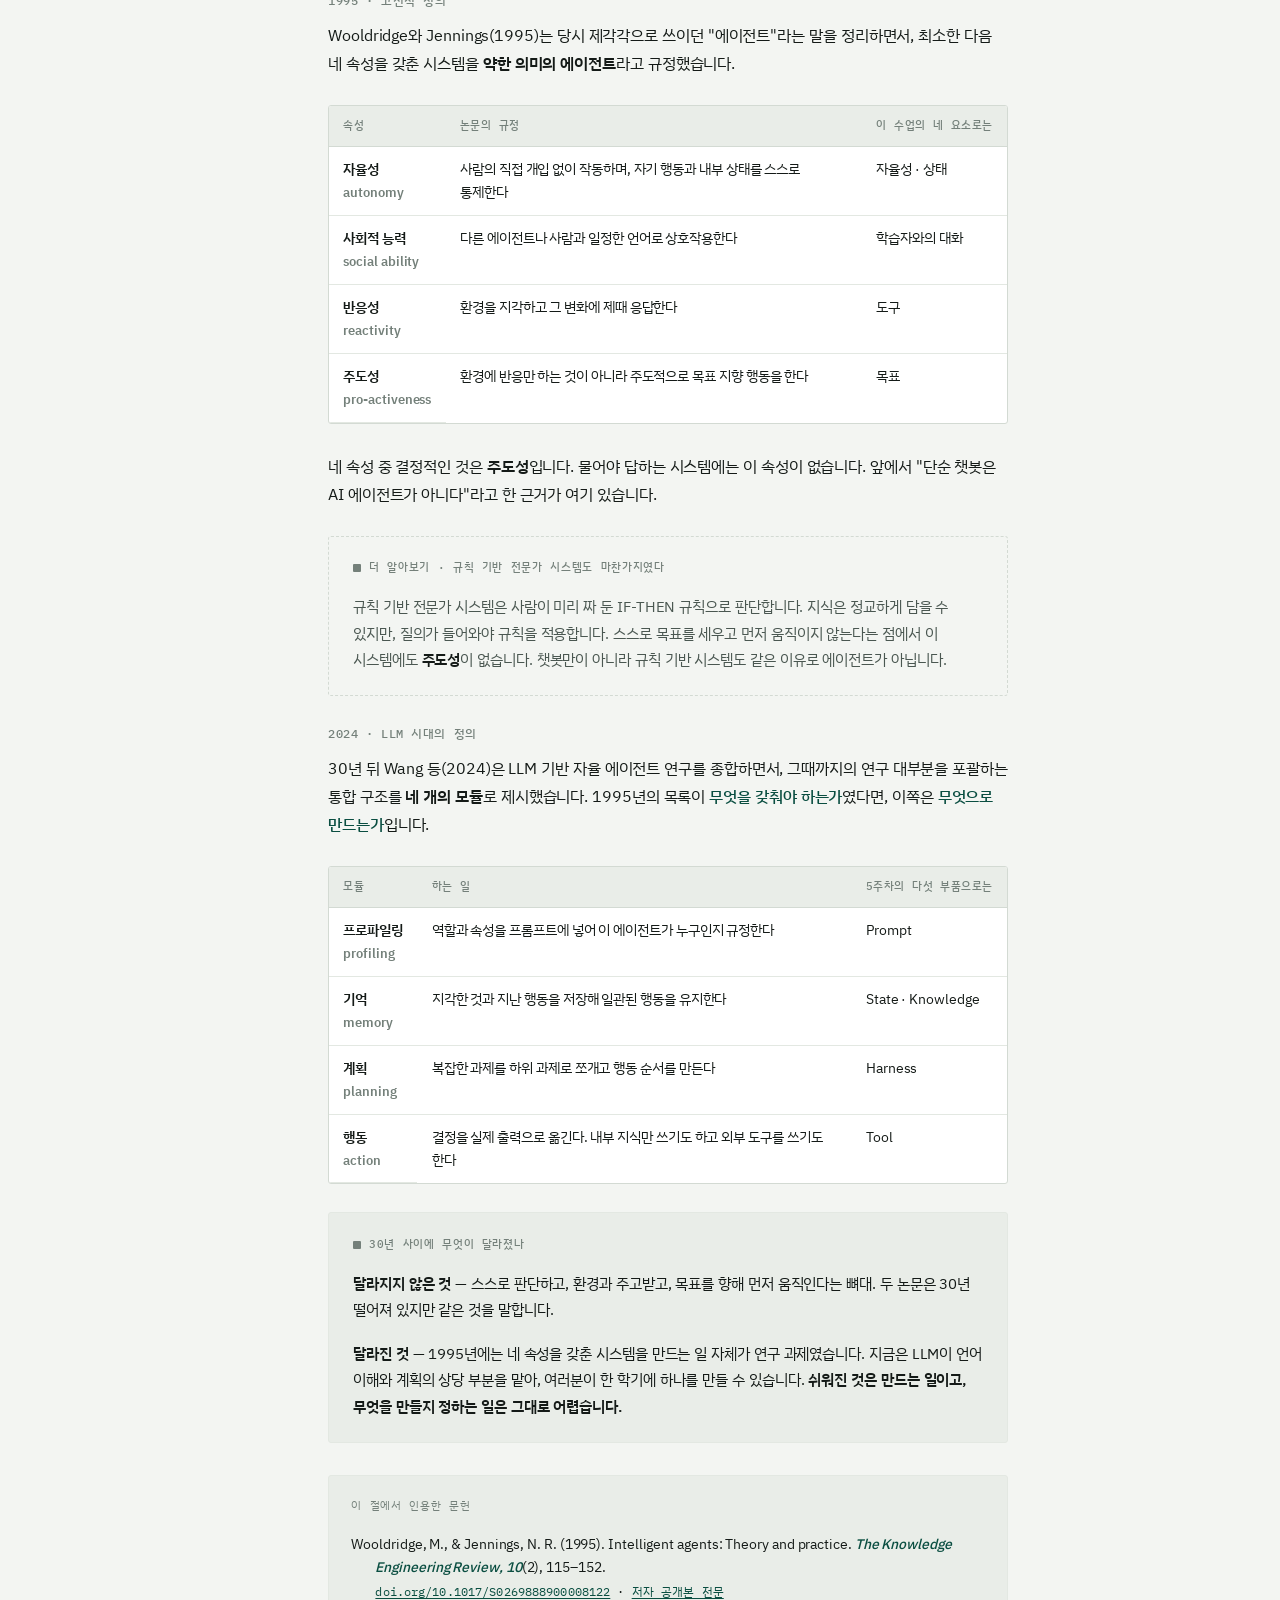
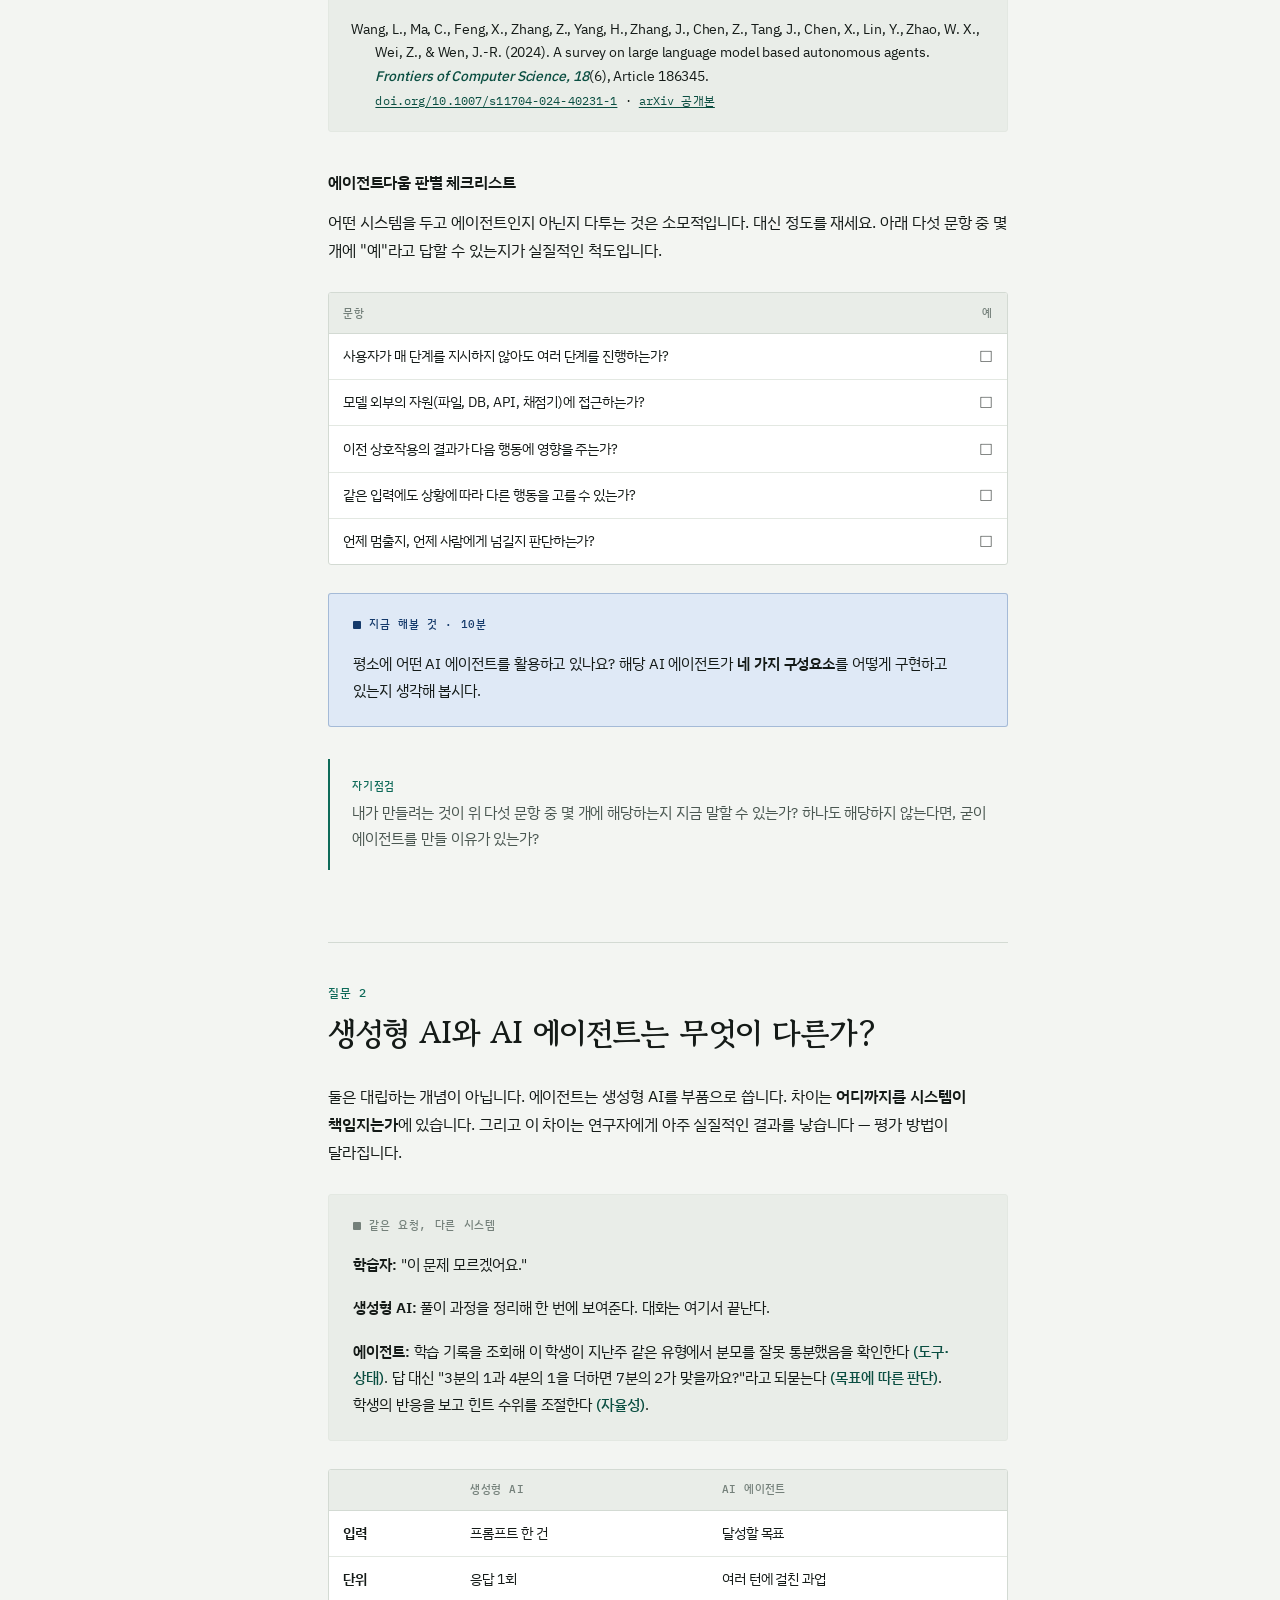
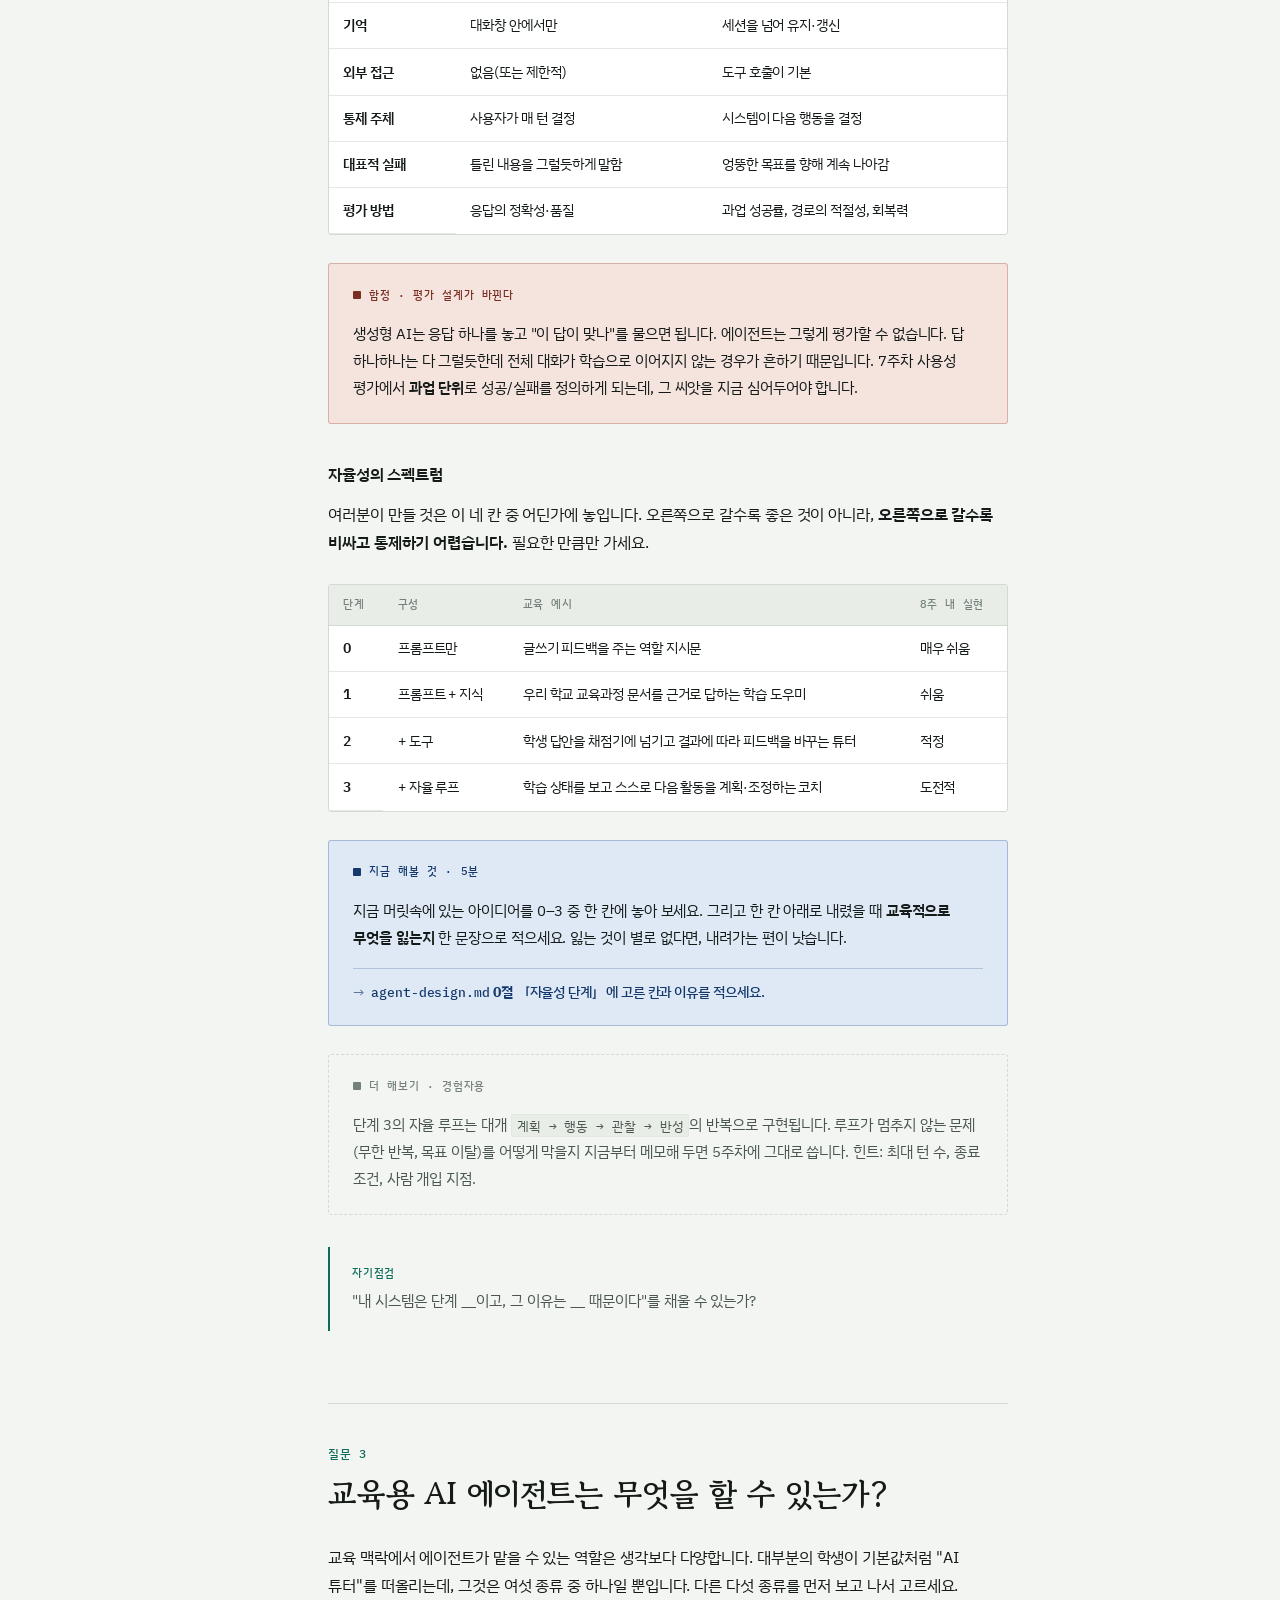
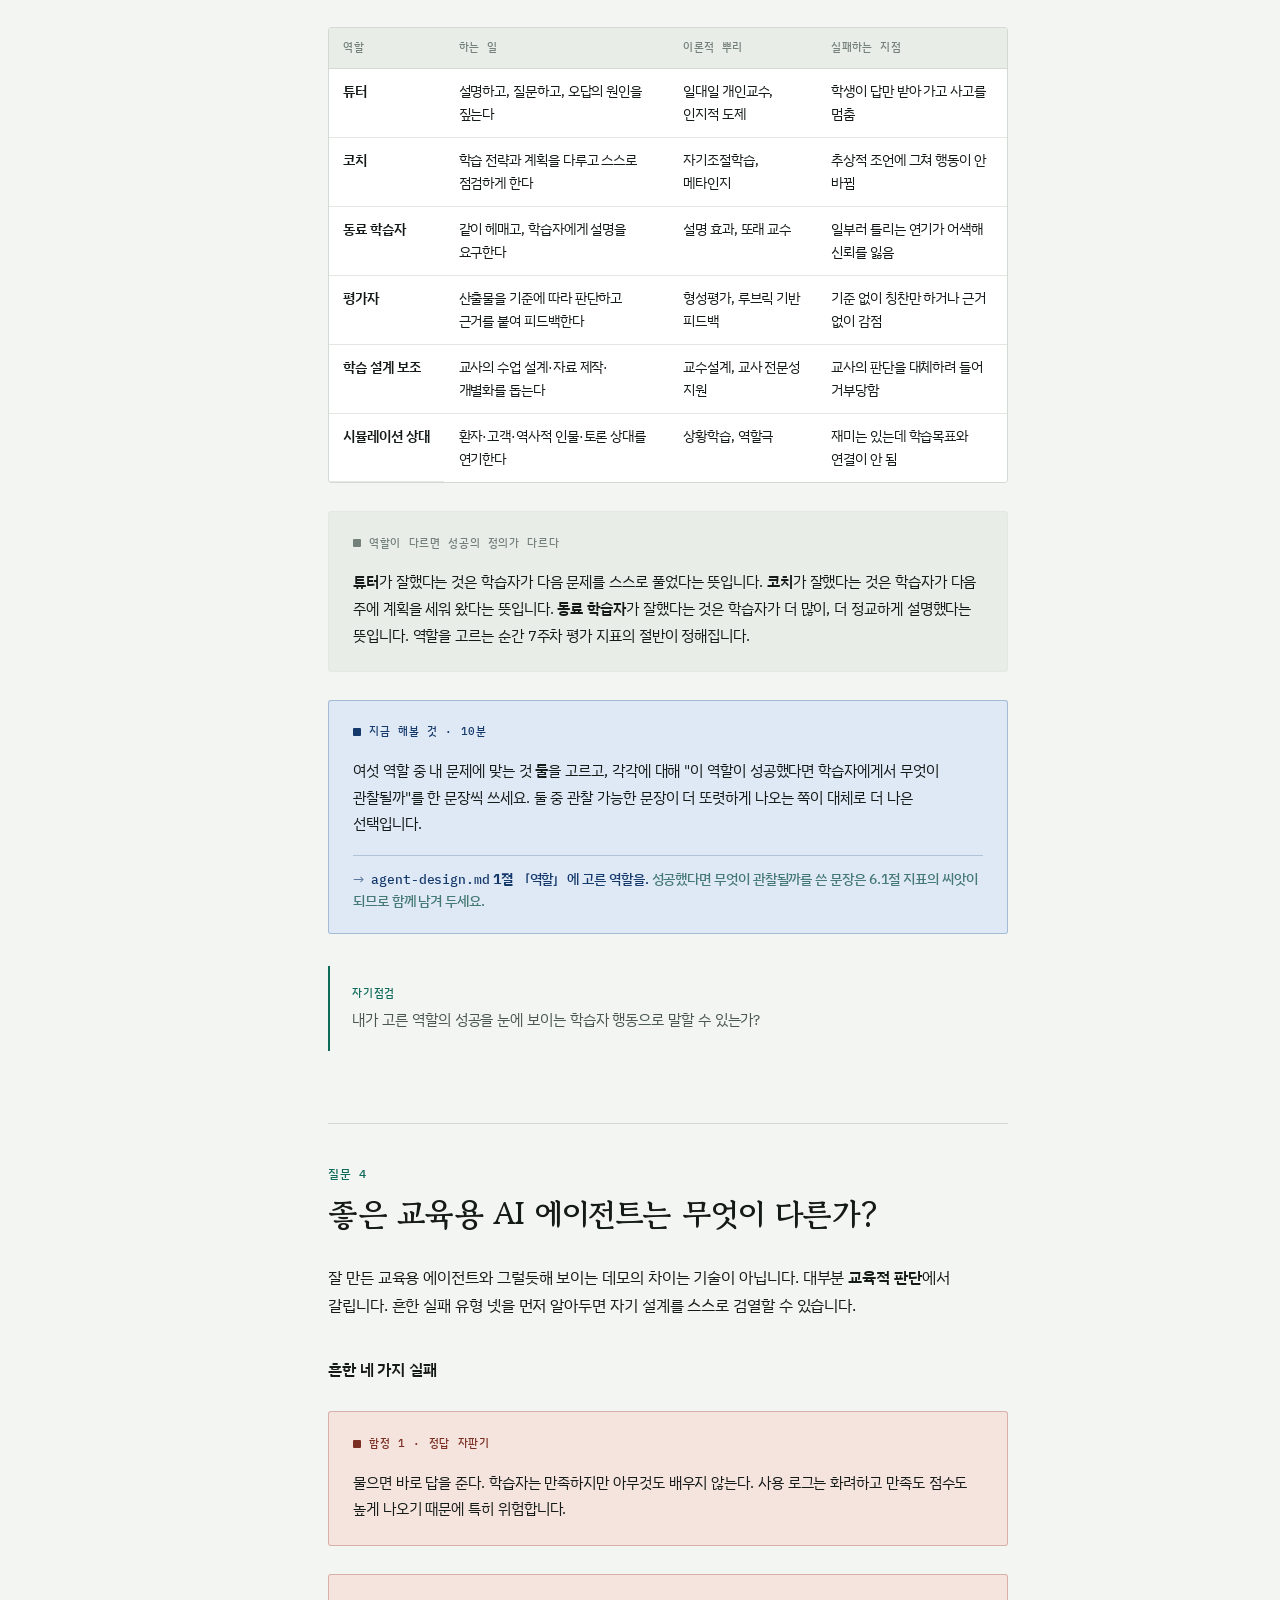
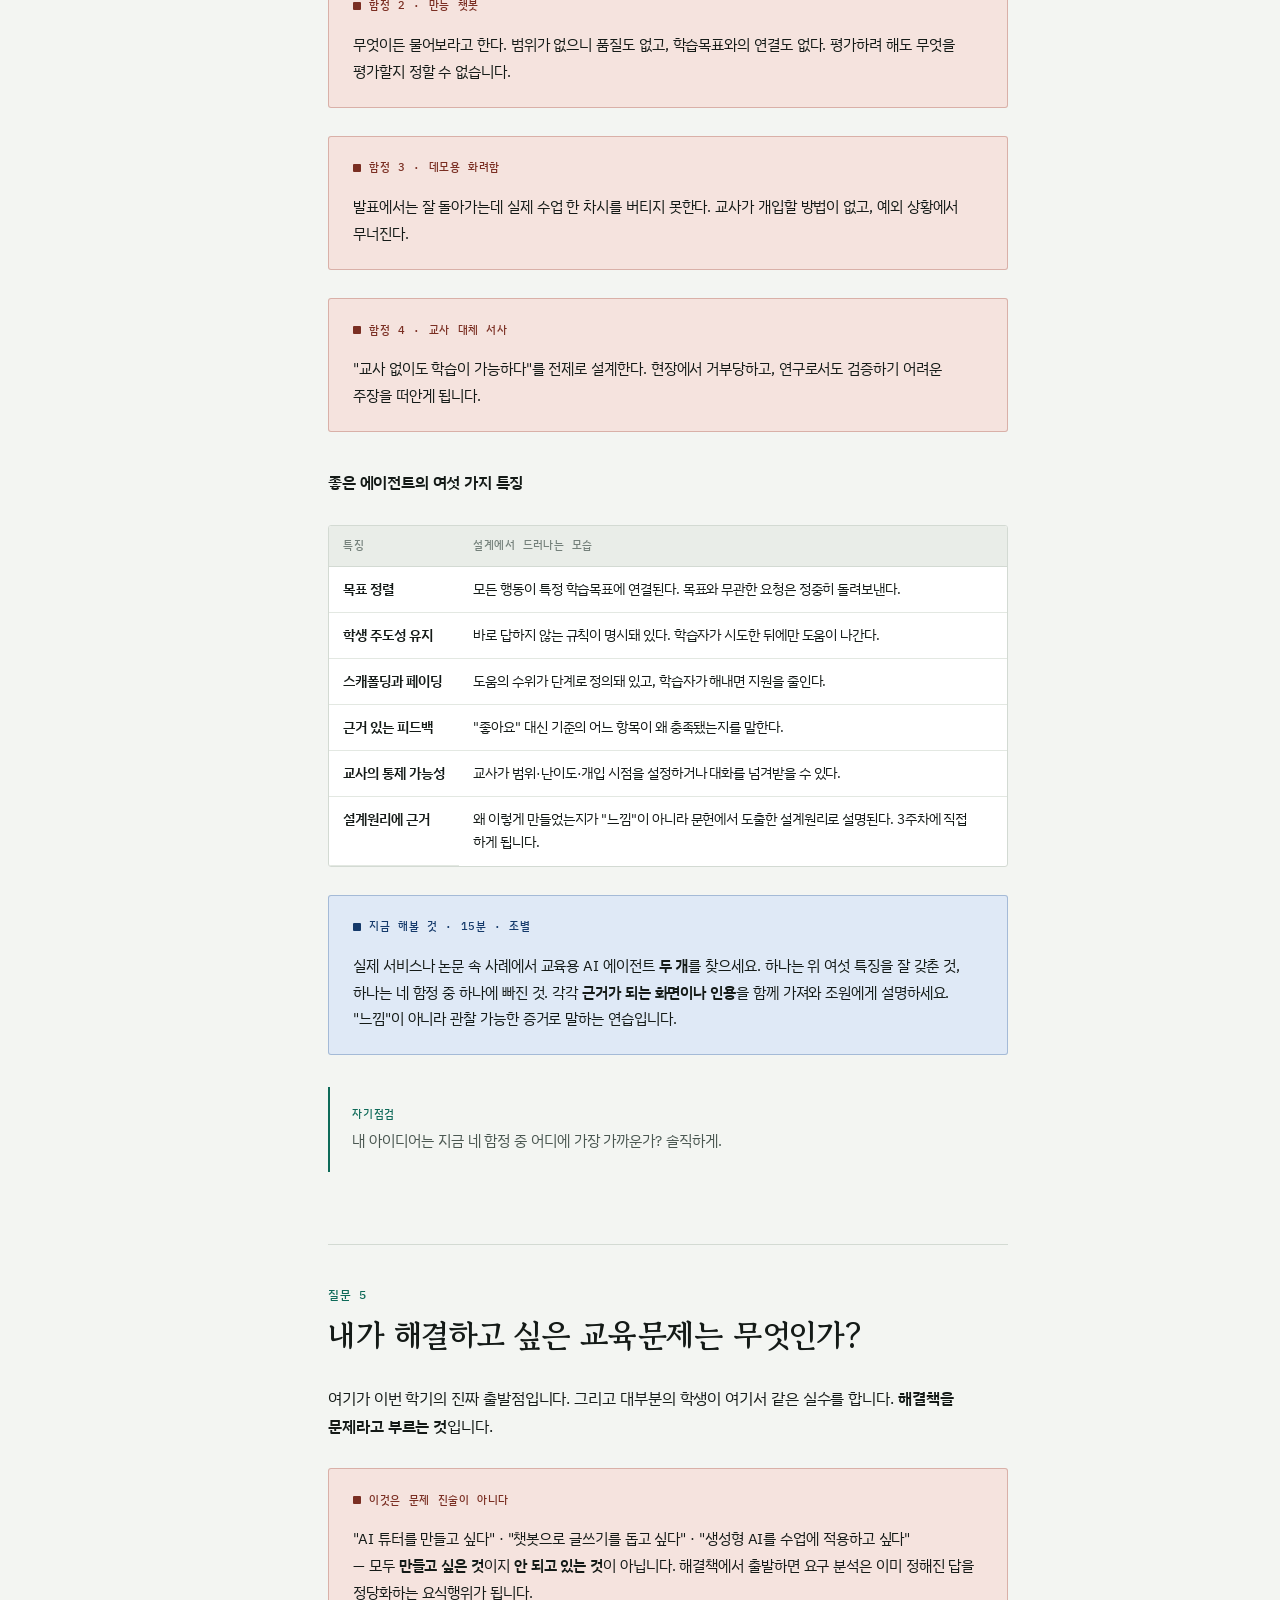
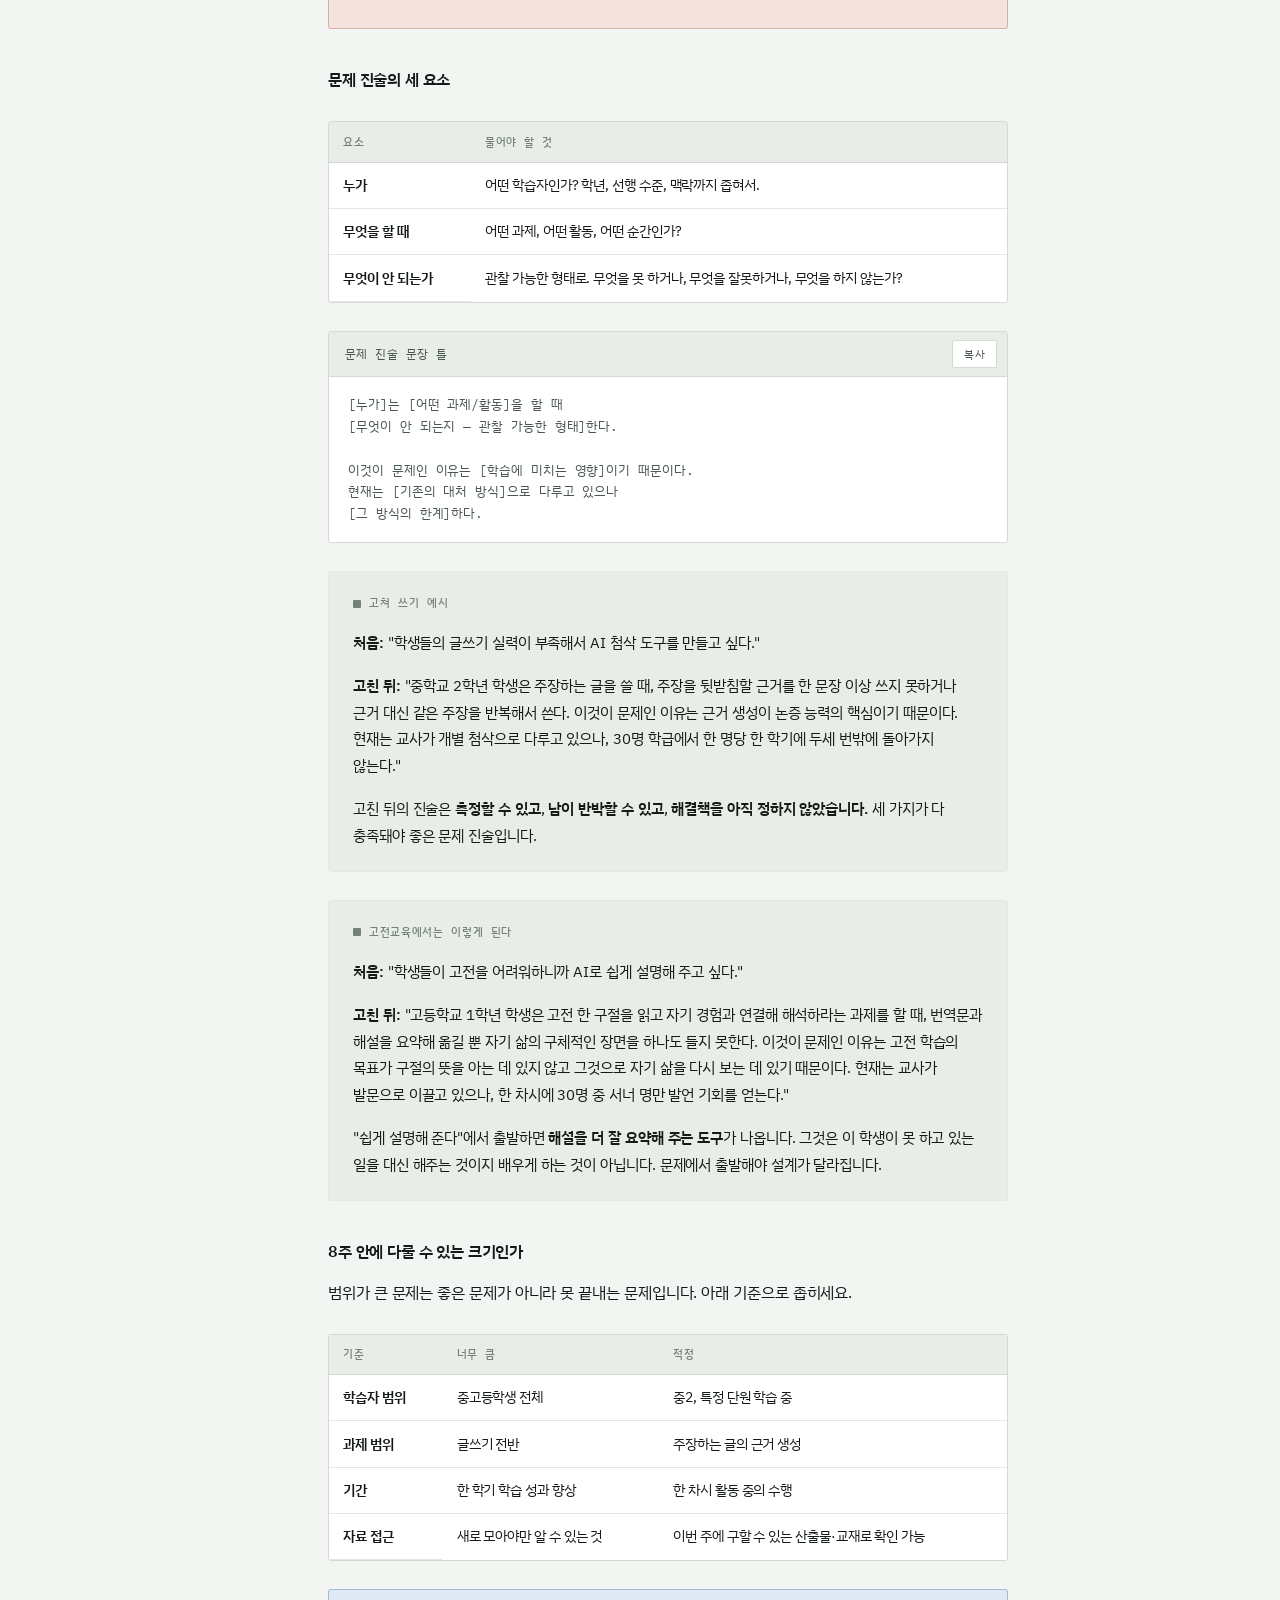
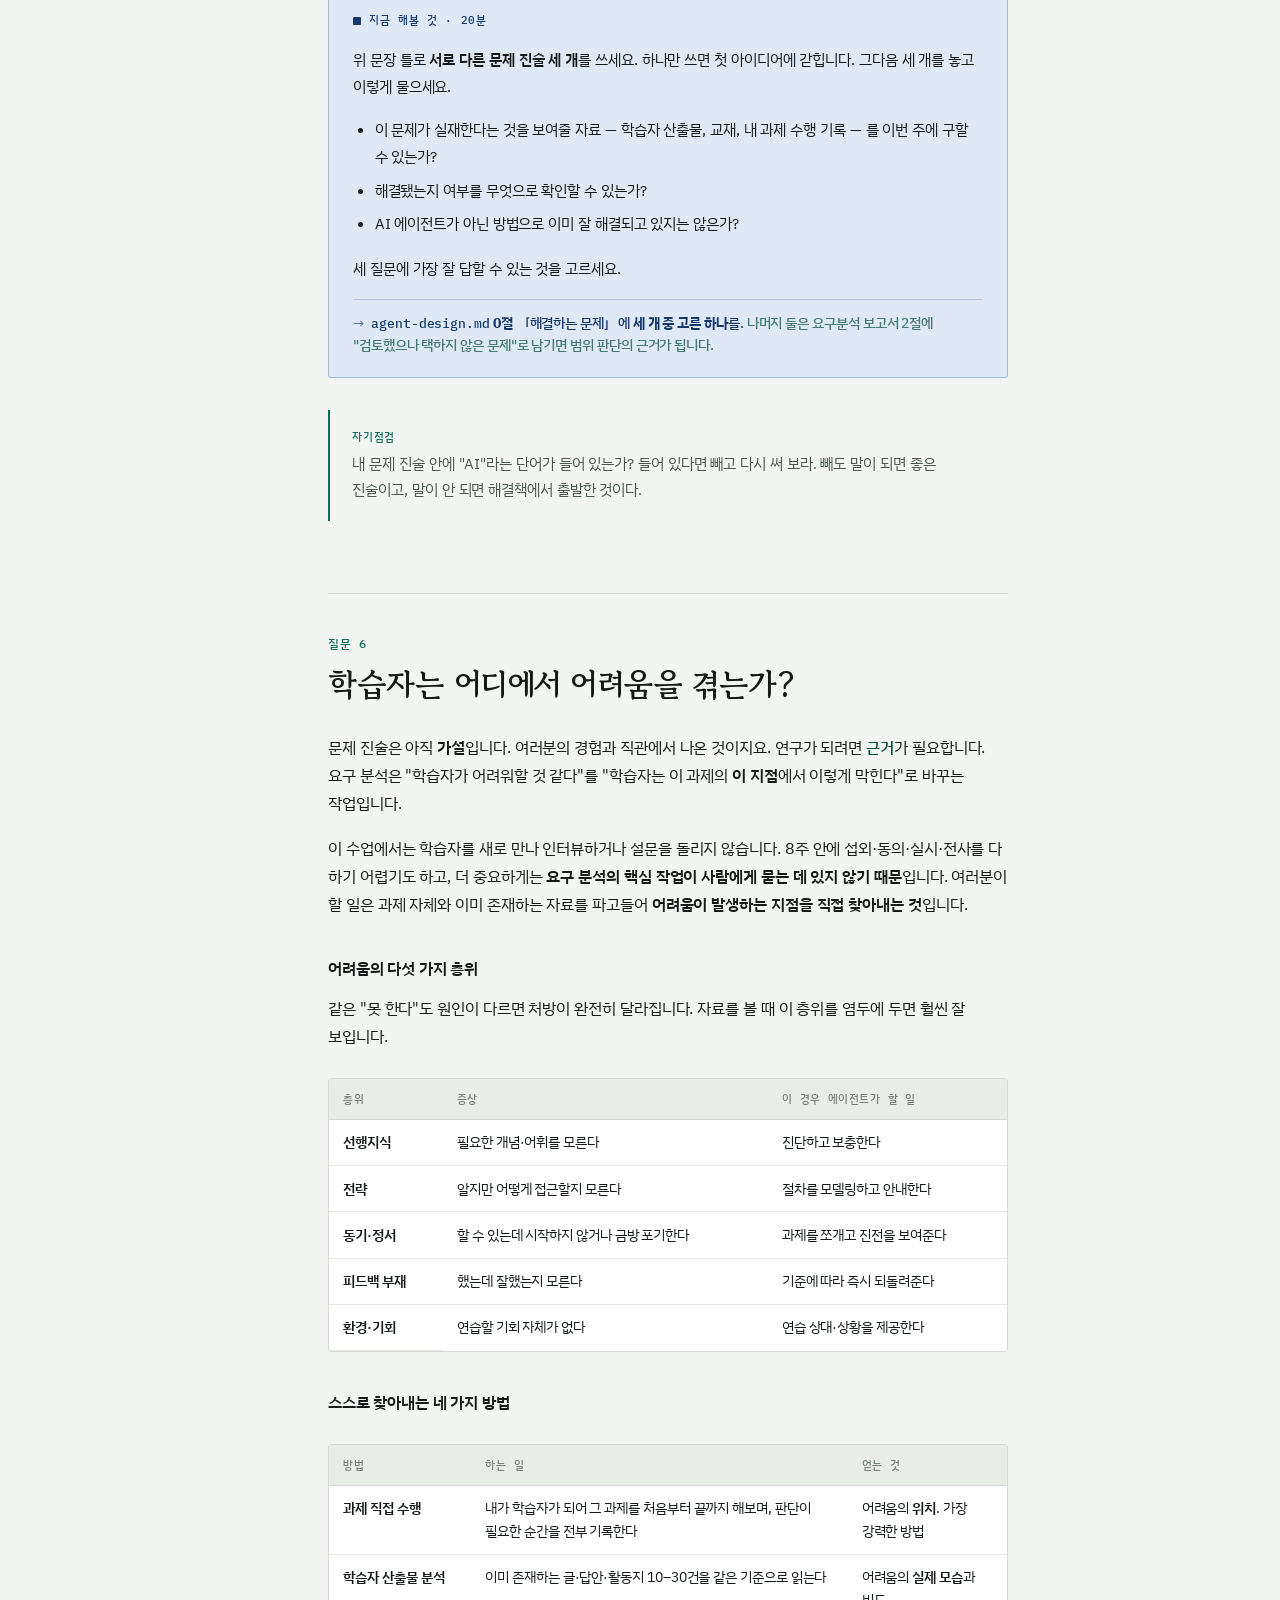
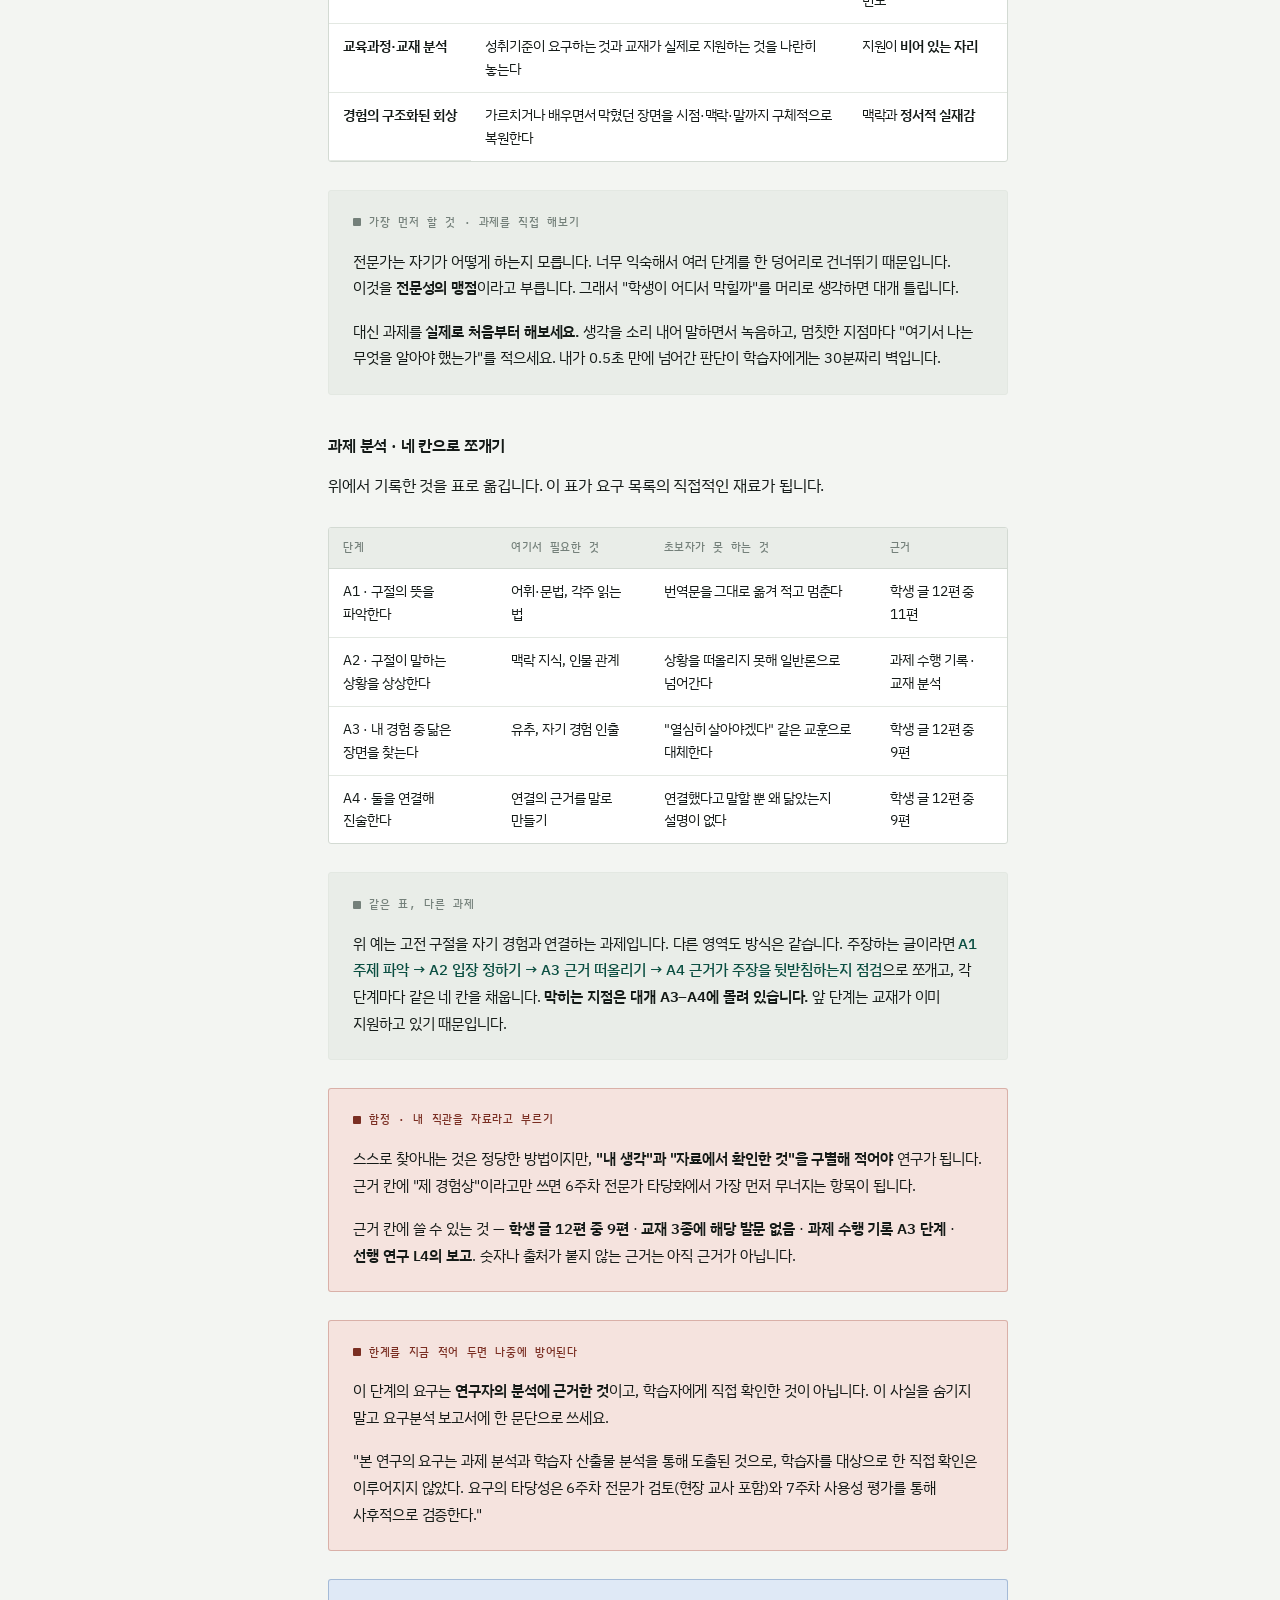
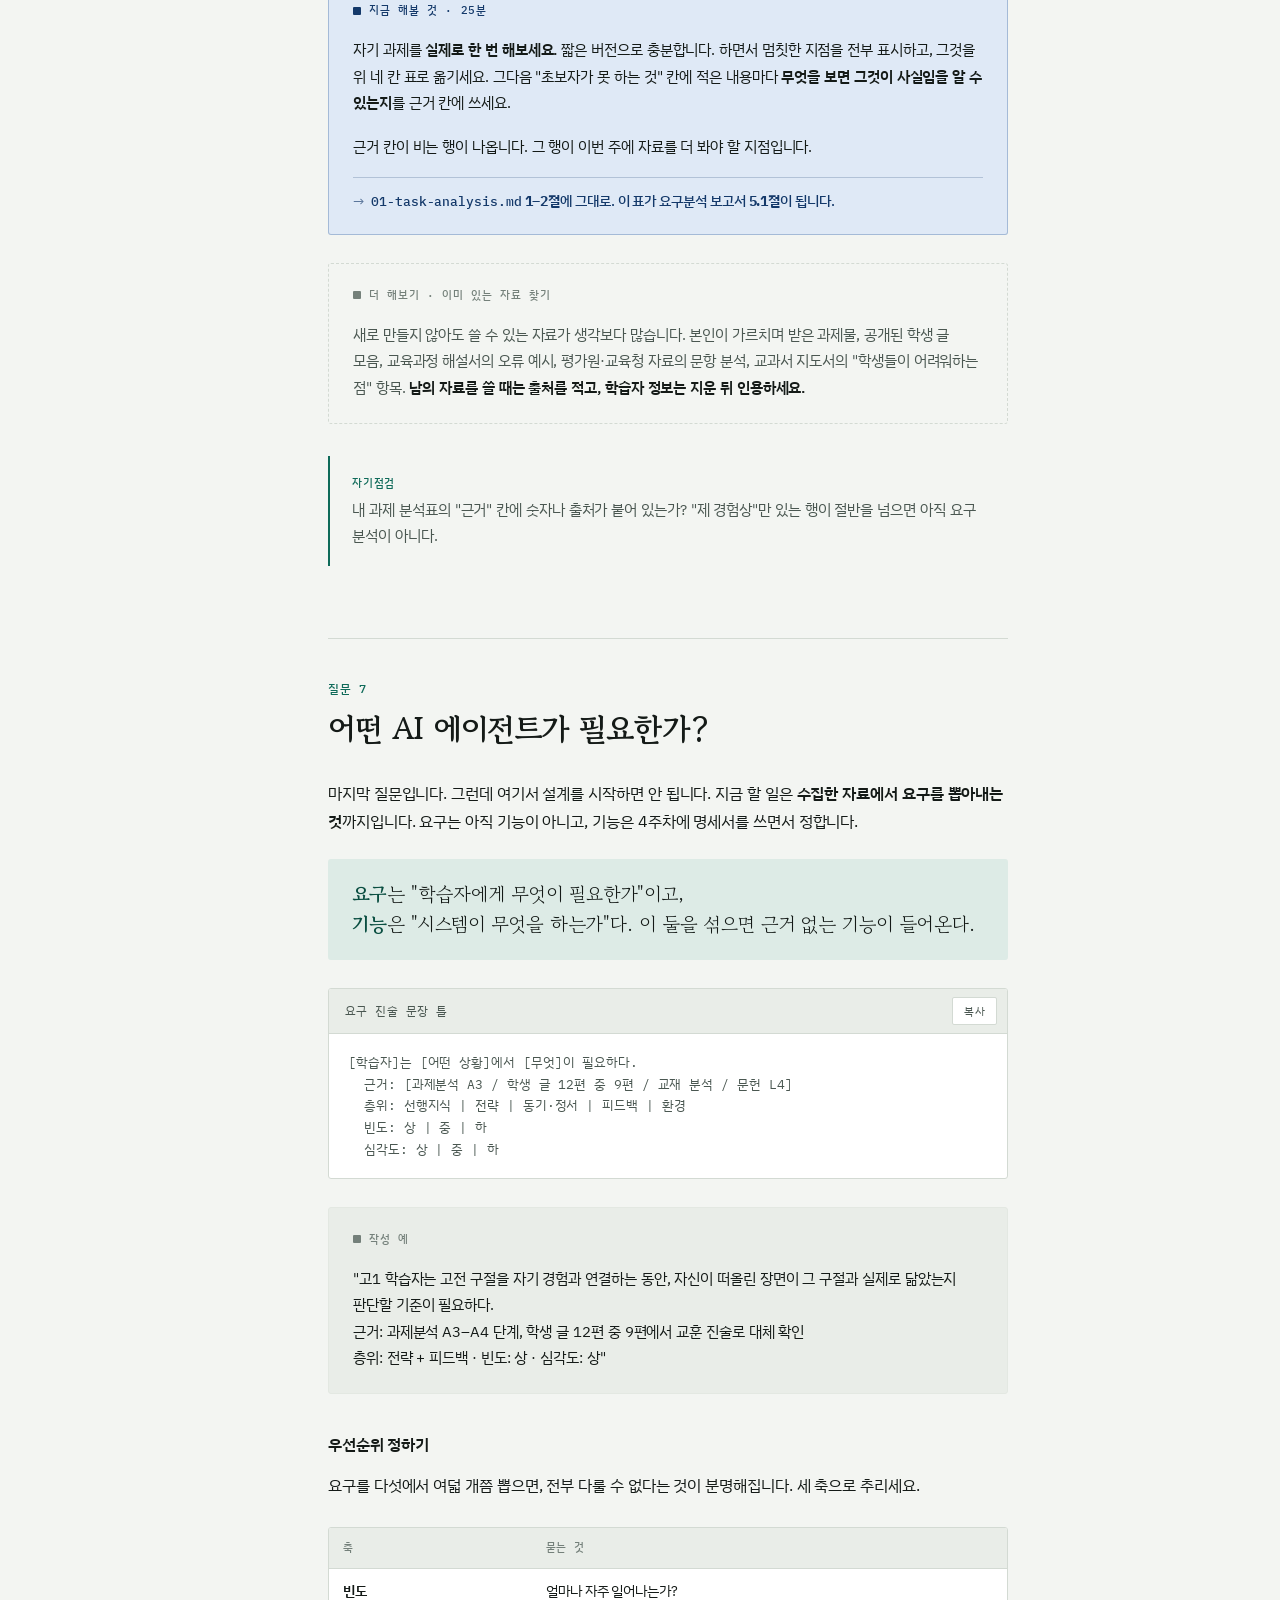
==== commit 14e05327: "week01: 좋은 에이전트 특징을 다섯 → 여섯 가지로 확장, 「설계원리에 근거」 추가 Co-Authored-By: Claude Opus 5 <noreply@anthropic.c" ====
--- a/week01.html
+++ b/week01.html
@@ -533,7 +533,7 @@
         </p>
       </div>
 
-      <h3>좋은 에이전트의 다섯 가지 특징</h3>
+      <h3>좋은 에이전트의 여섯 가지 특징</h3>
 
       <div class="tw">
         <table>
@@ -559,6 +559,10 @@
               <th>교사의 통제 가능성</th>
               <td>교사가 범위·난이도·개입 시점을 설정하거나 대화를 넘겨받을 수 있다.</td>
             </tr>
+            <tr>
+              <th>설계원리에 근거</th>
+              <td>왜 이렇게 만들었는지가 "느낌"이 아니라 문헌에서 도출한 설계원리로 설명된다. 3주차에 직접 하게 됩니다.</td>
+            </tr>
           </tbody>
         </table>
       </div>
@@ -567,7 +571,7 @@
         <p class="box__t">지금 해볼 것 · 15분 · 조별</p>
         <p>
           실제 서비스나 논문 속 사례에서 교육용 AI 에이전트 <strong>두 개</strong>를 찾으세요.
-          하나는 위 다섯 특징을 잘 갖춘 것, 하나는 네 함정 중 하나에 빠진 것.
+          하나는 위 여섯 특징을 잘 갖춘 것, 하나는 네 함정 중 하나에 빠진 것.
           각각 <strong>근거가 되는 화면이나 인용</strong>을 함께 가져와 조원에게 설명하세요.
           "느낌"이 아니라 관찰 가능한 증거로 말하는 연습입니다.
         </p>
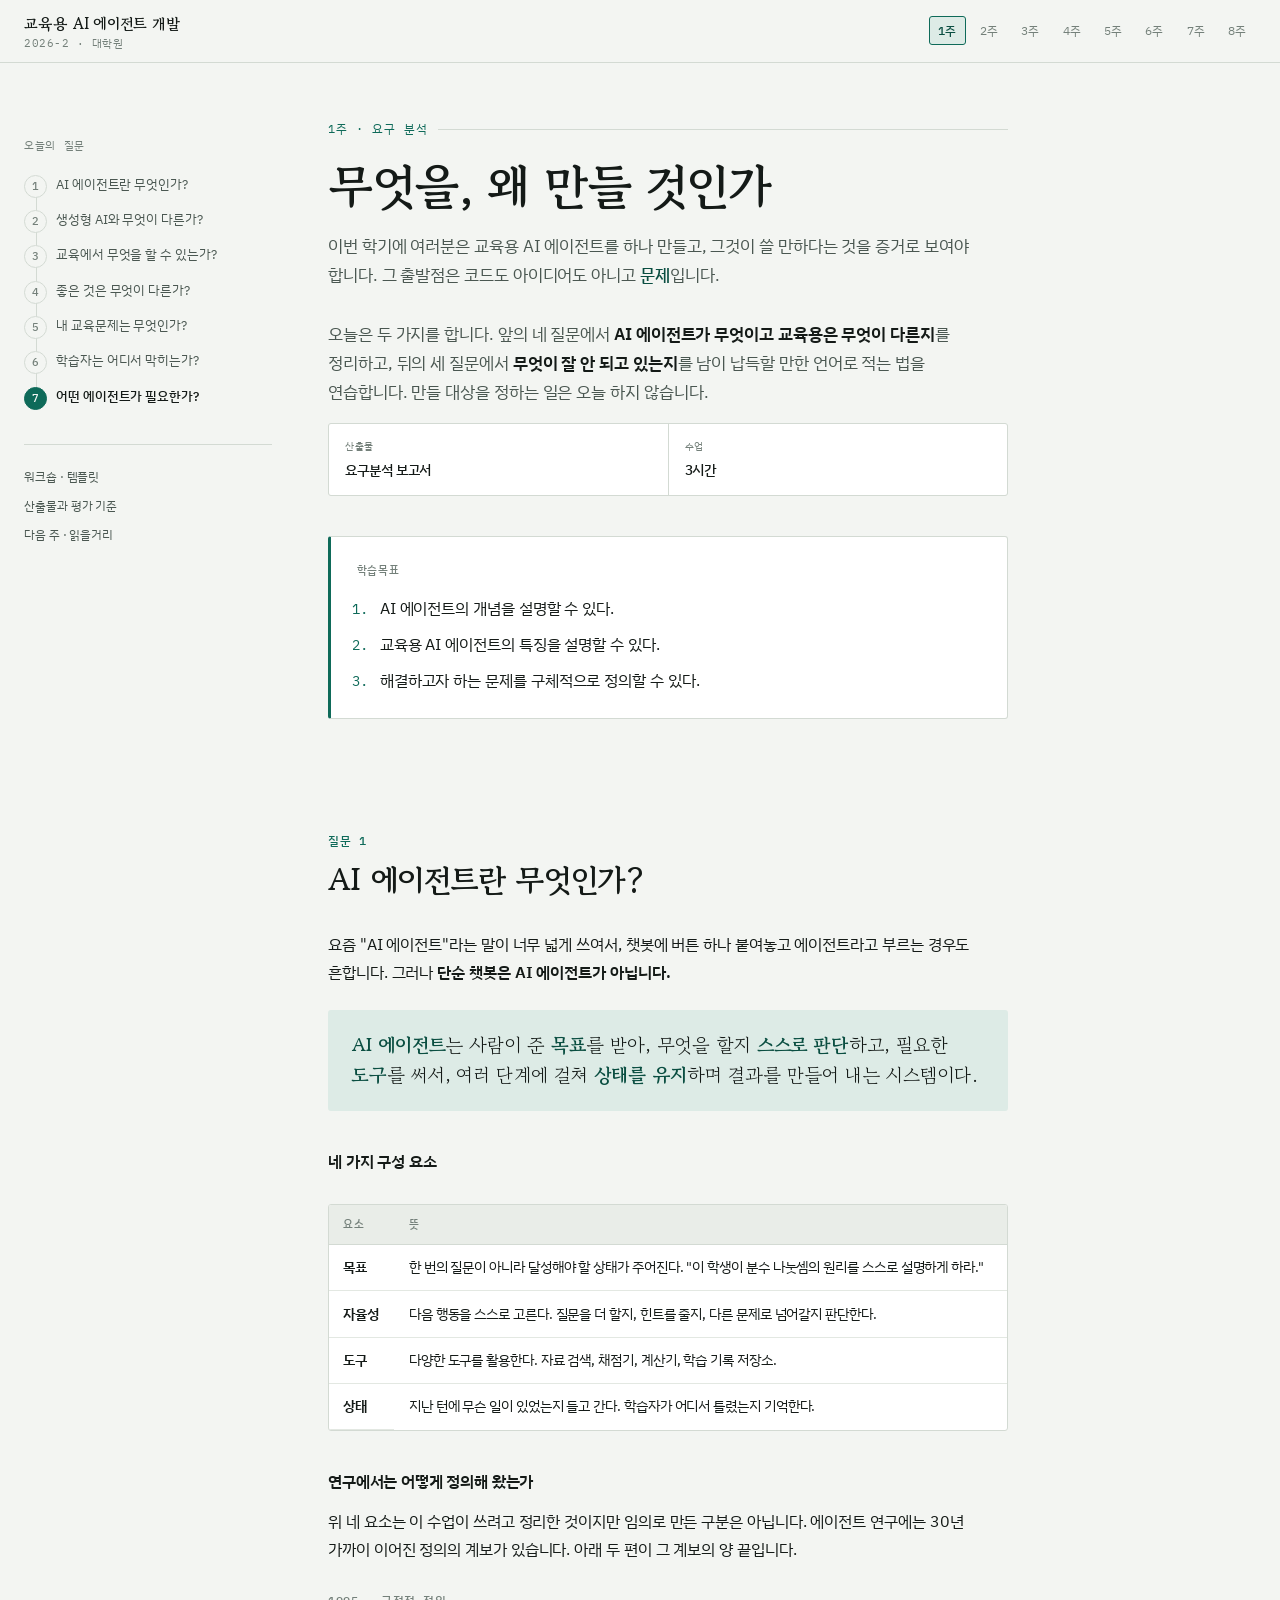
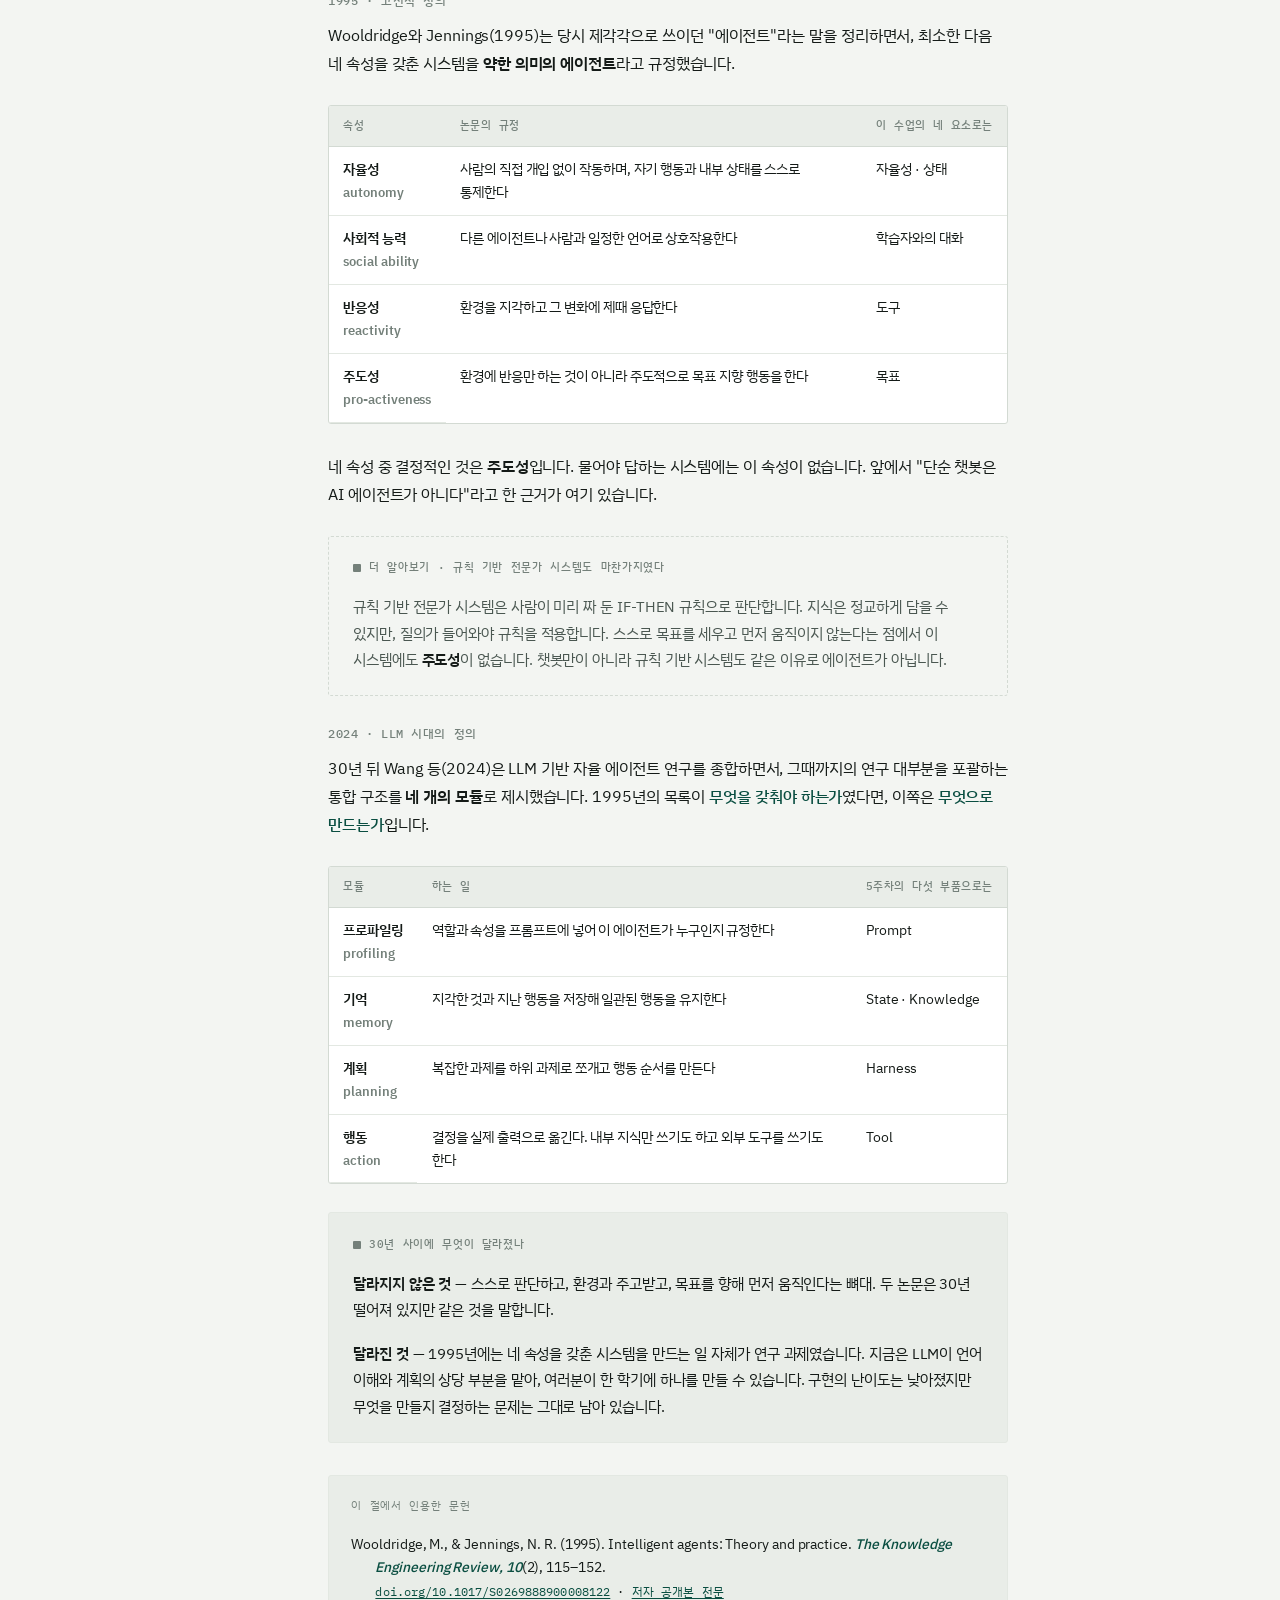
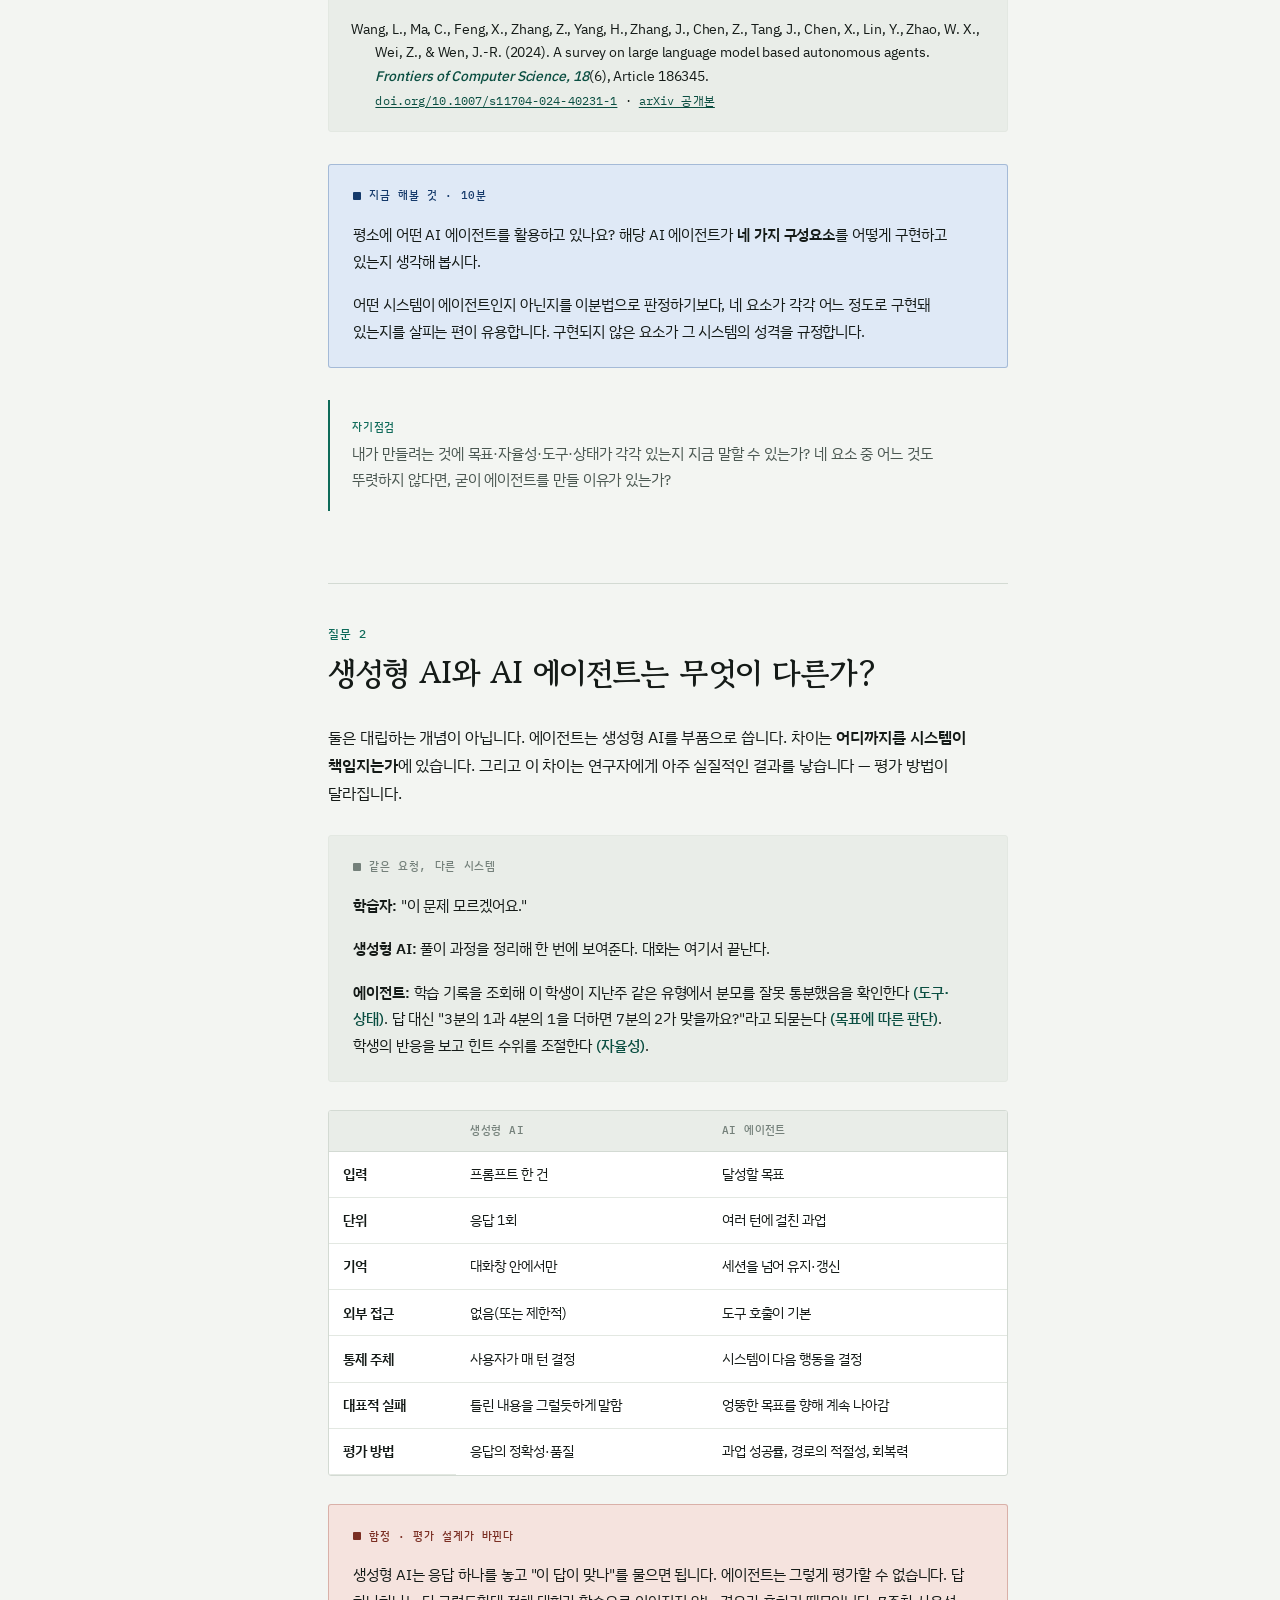
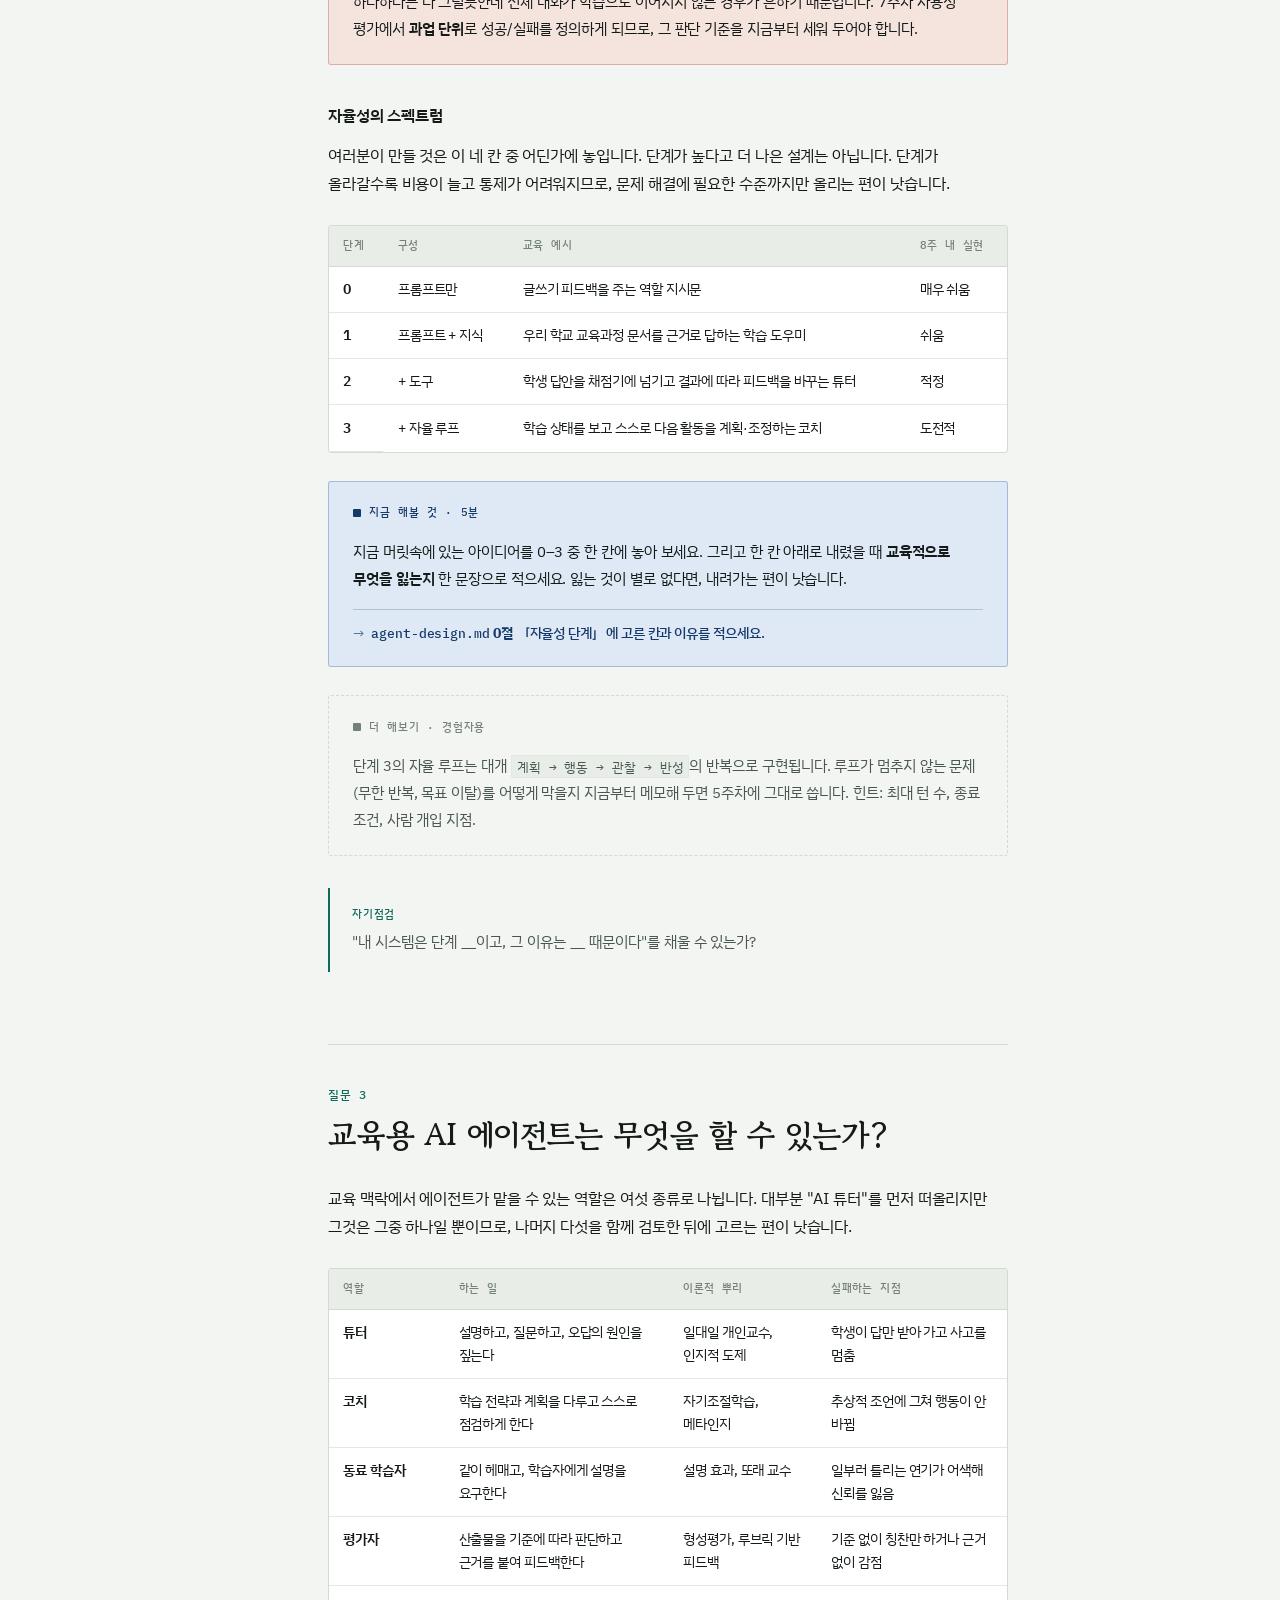
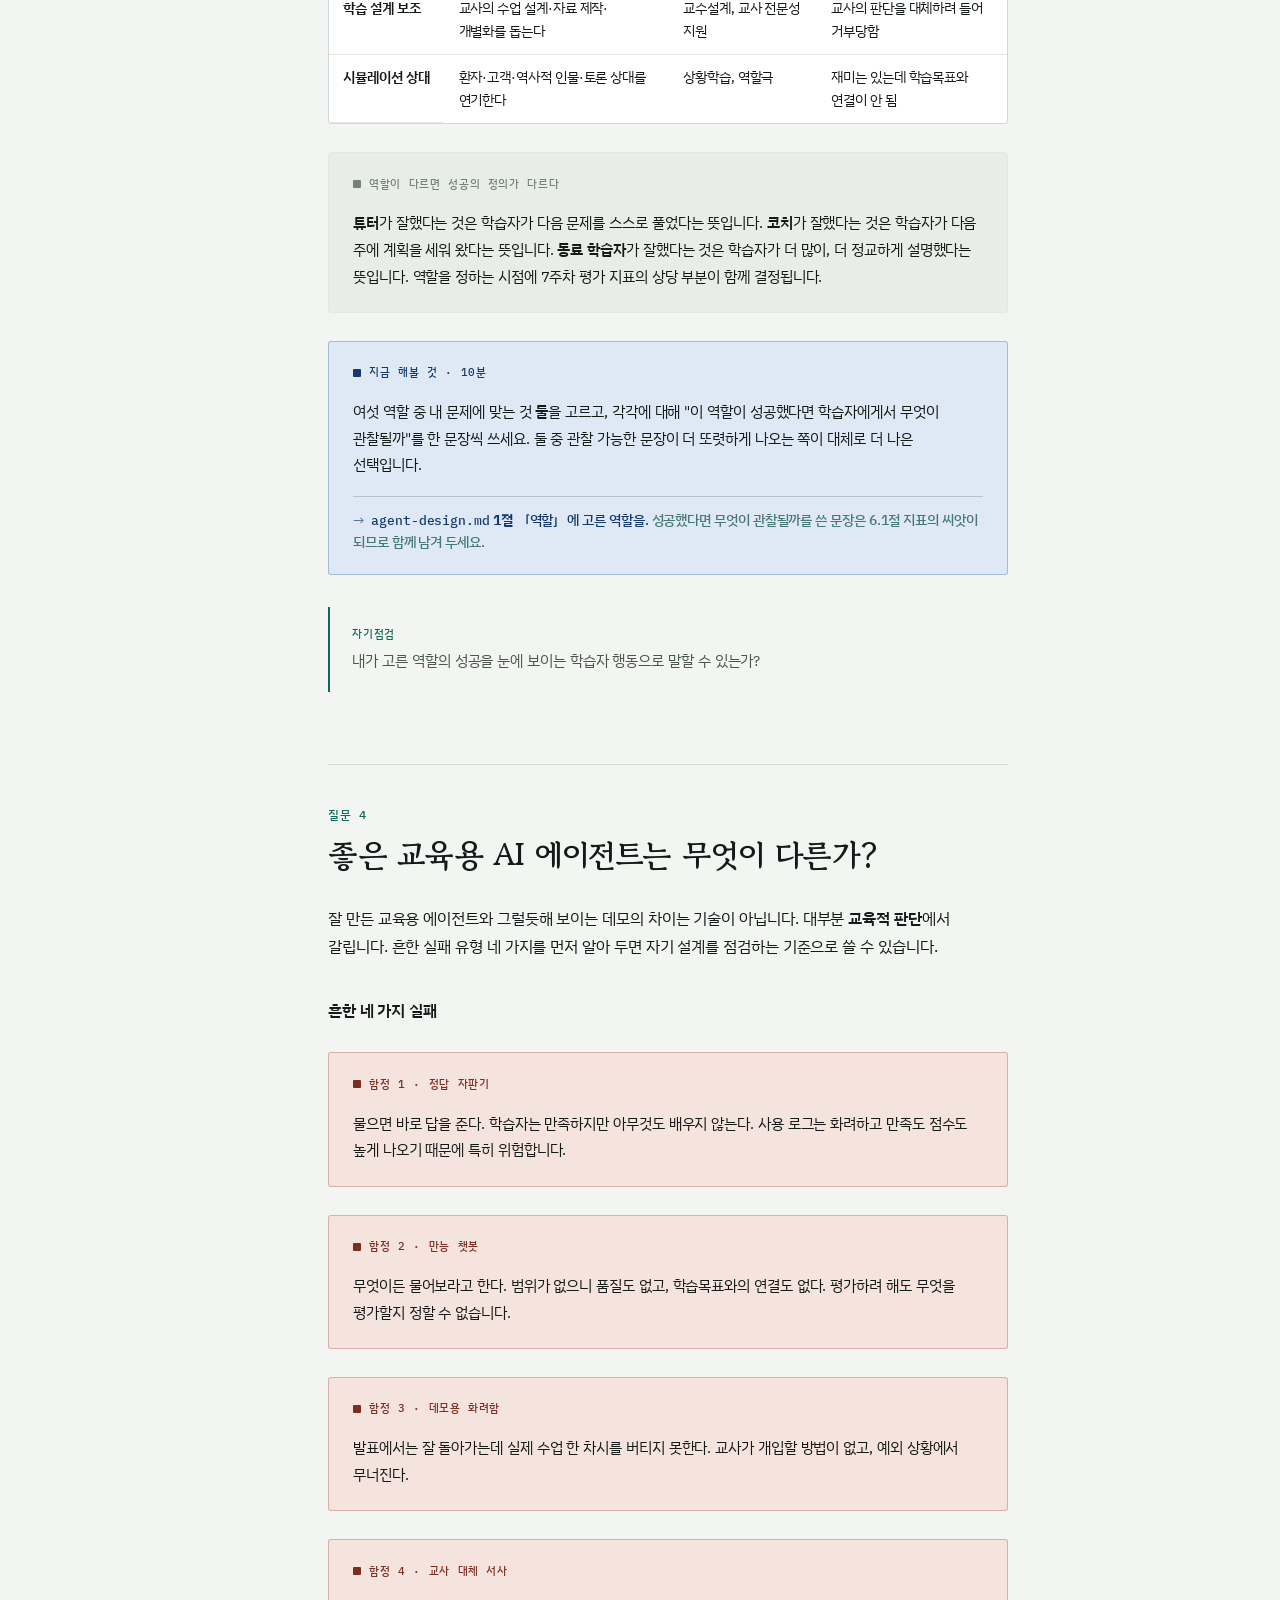
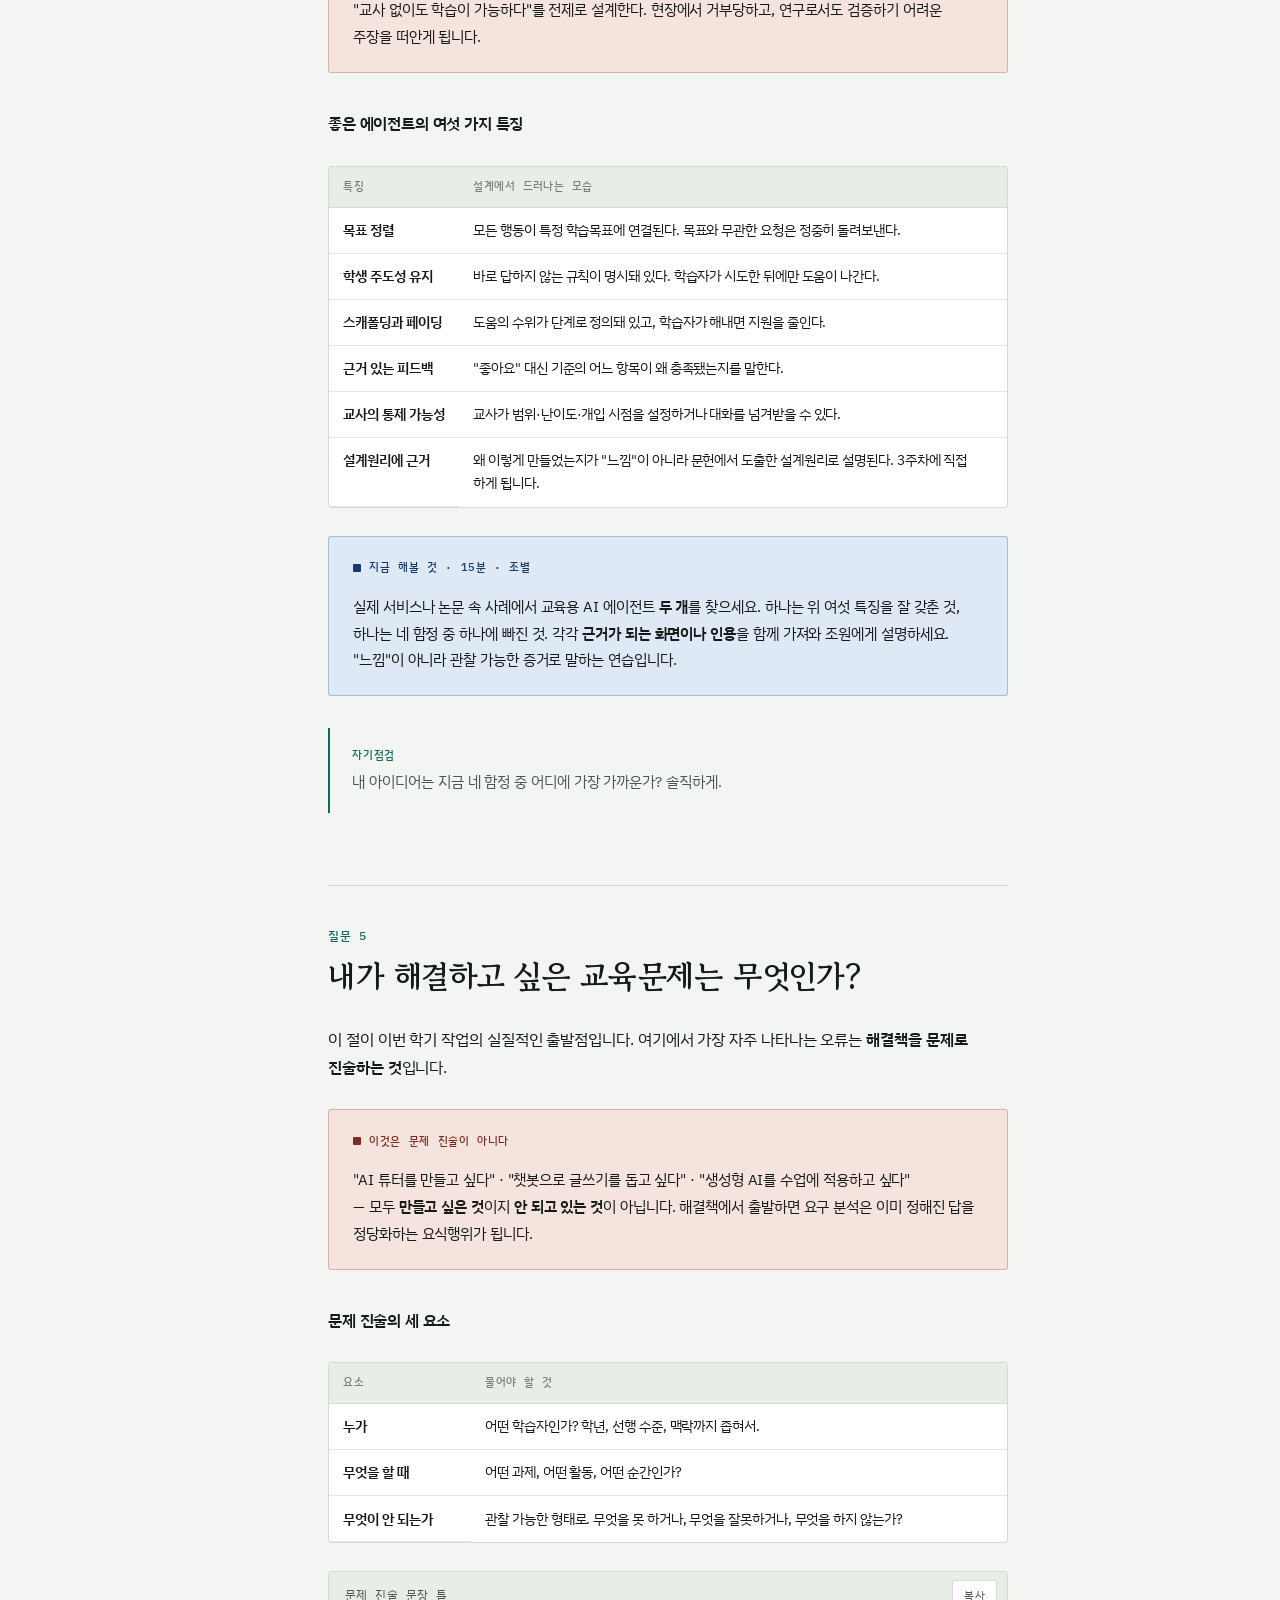
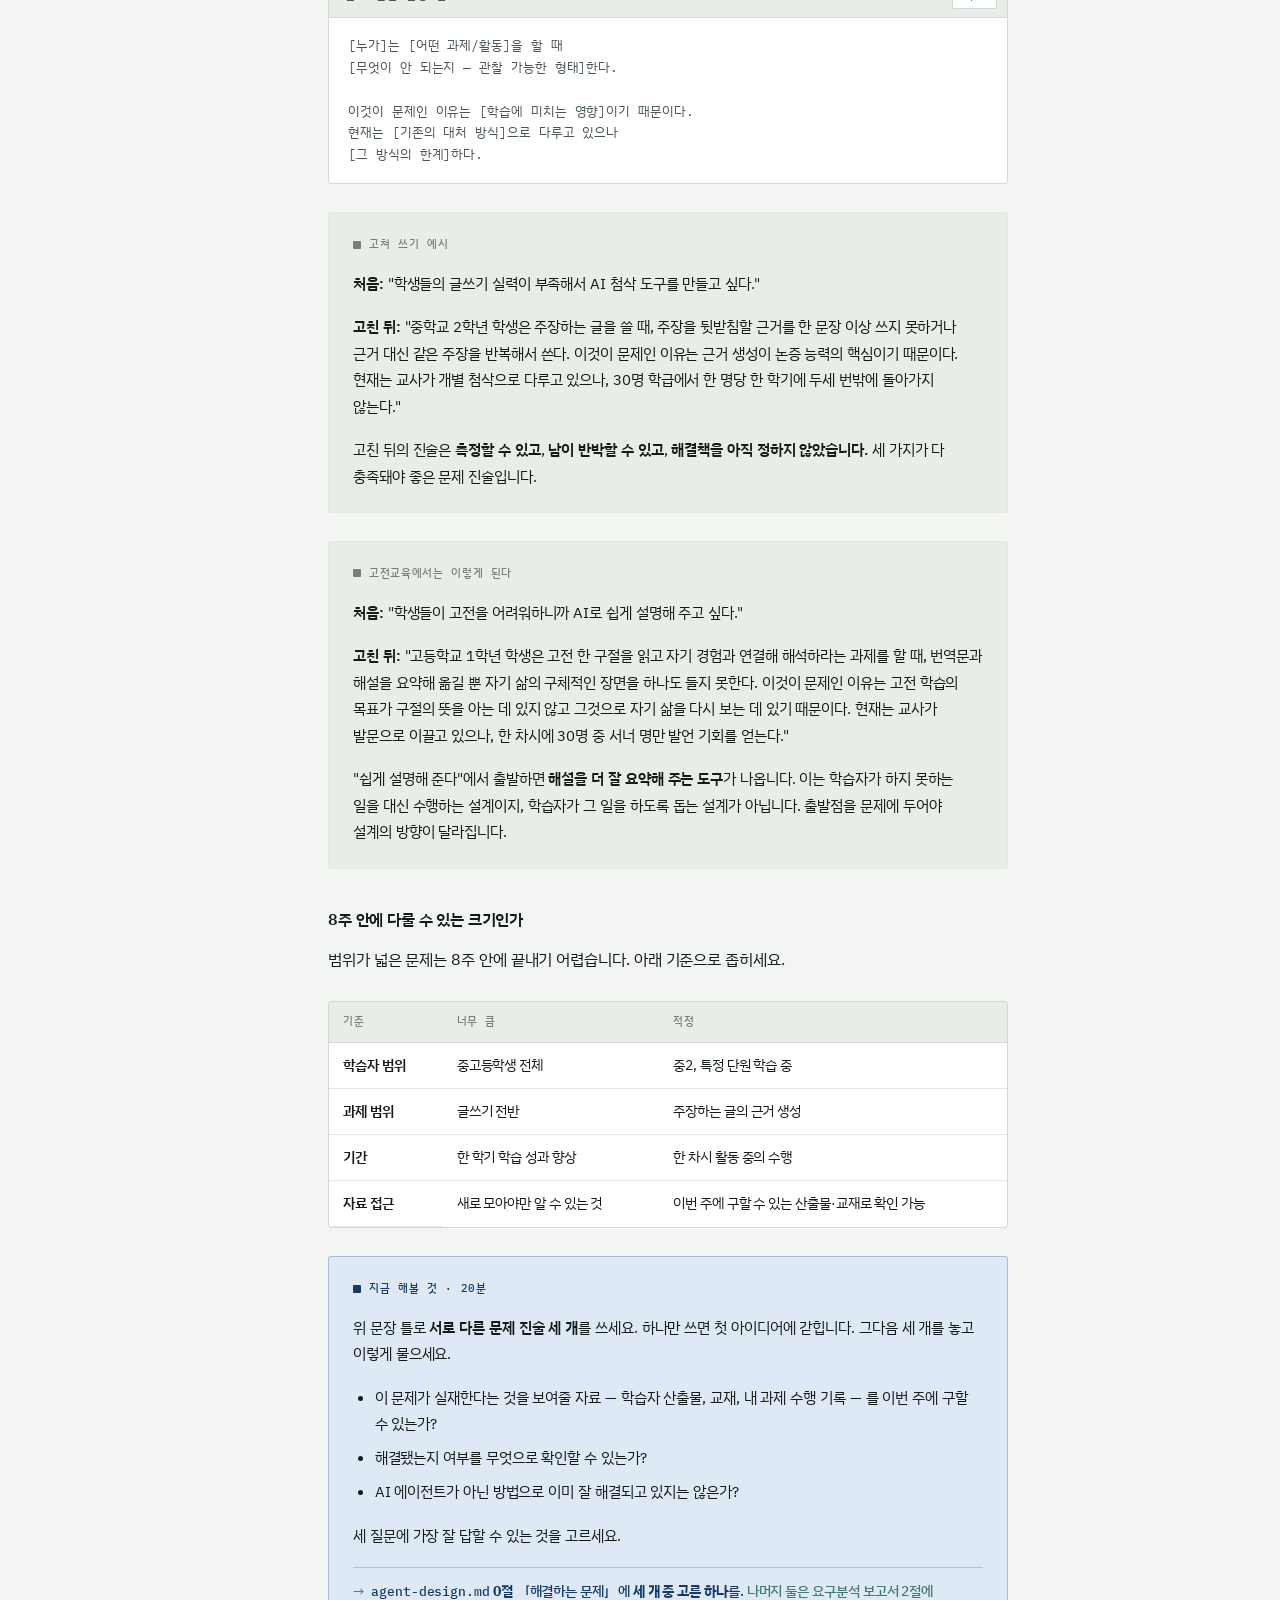
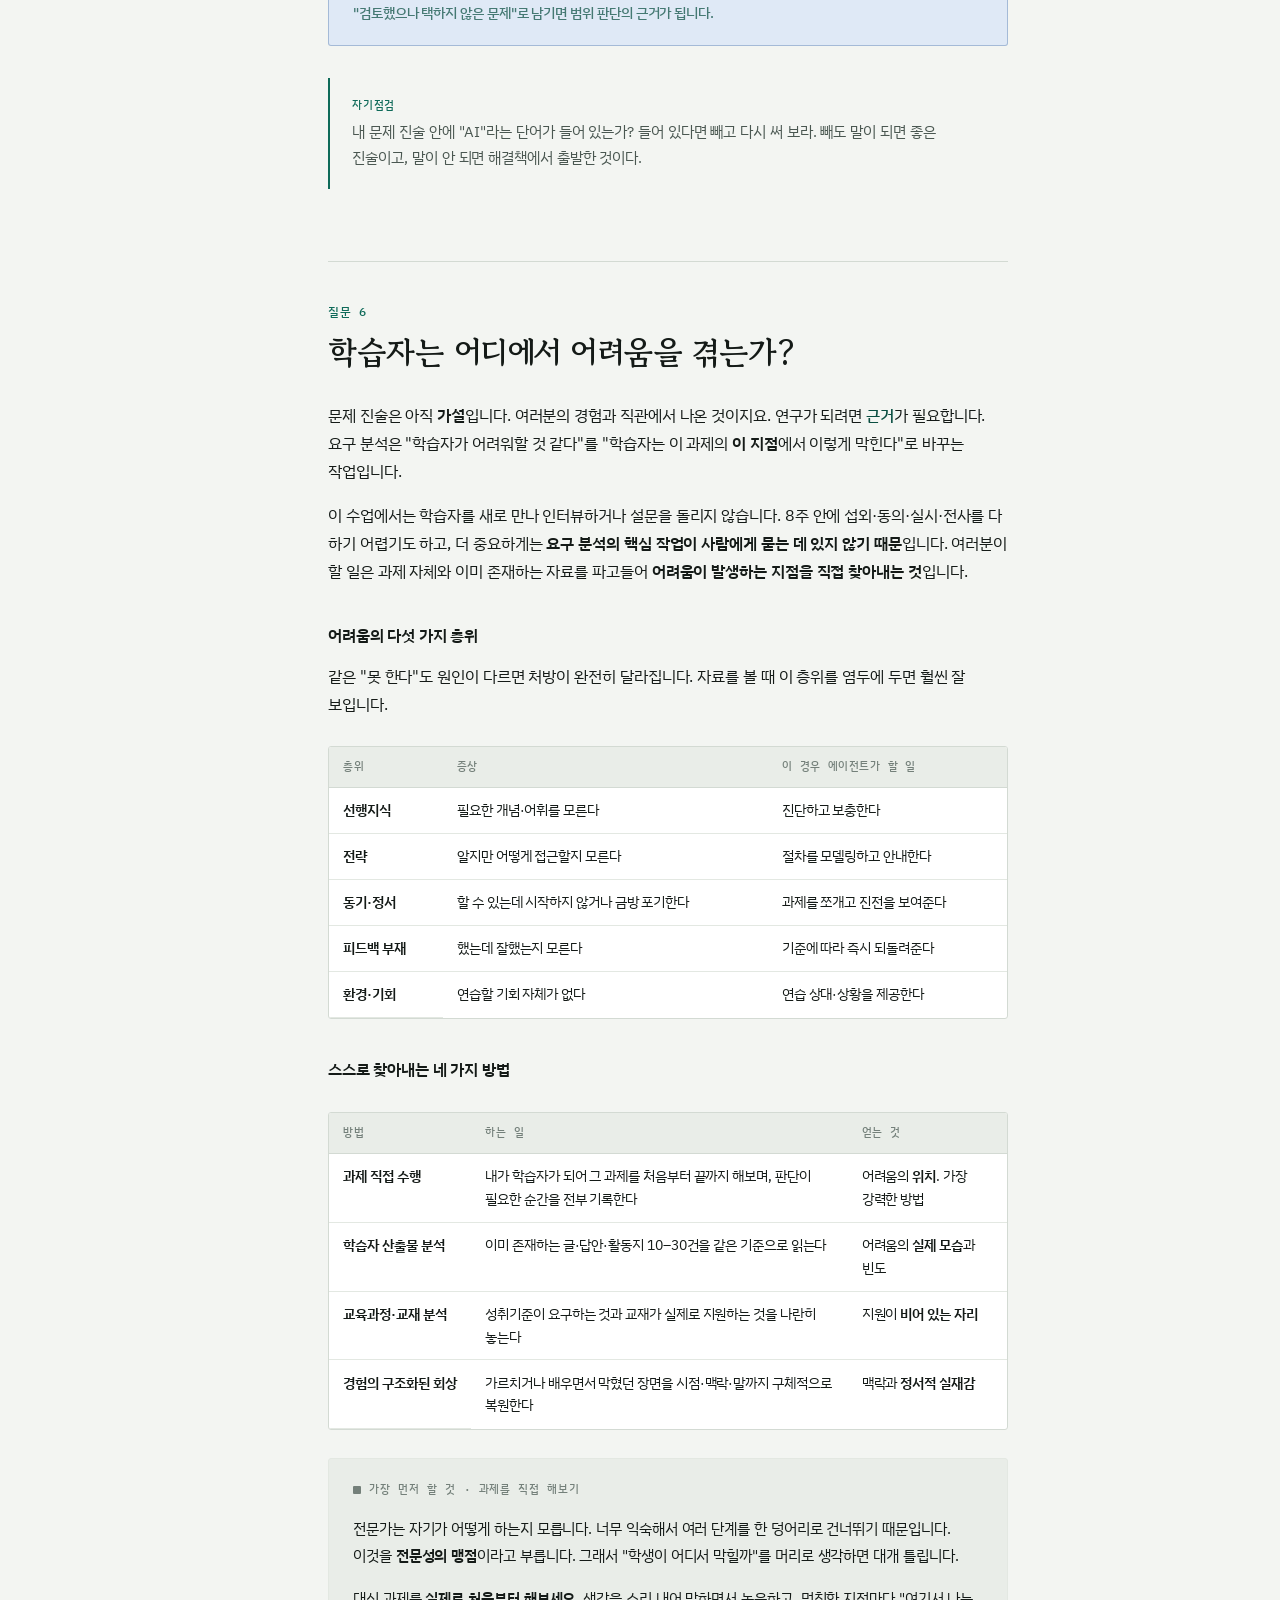
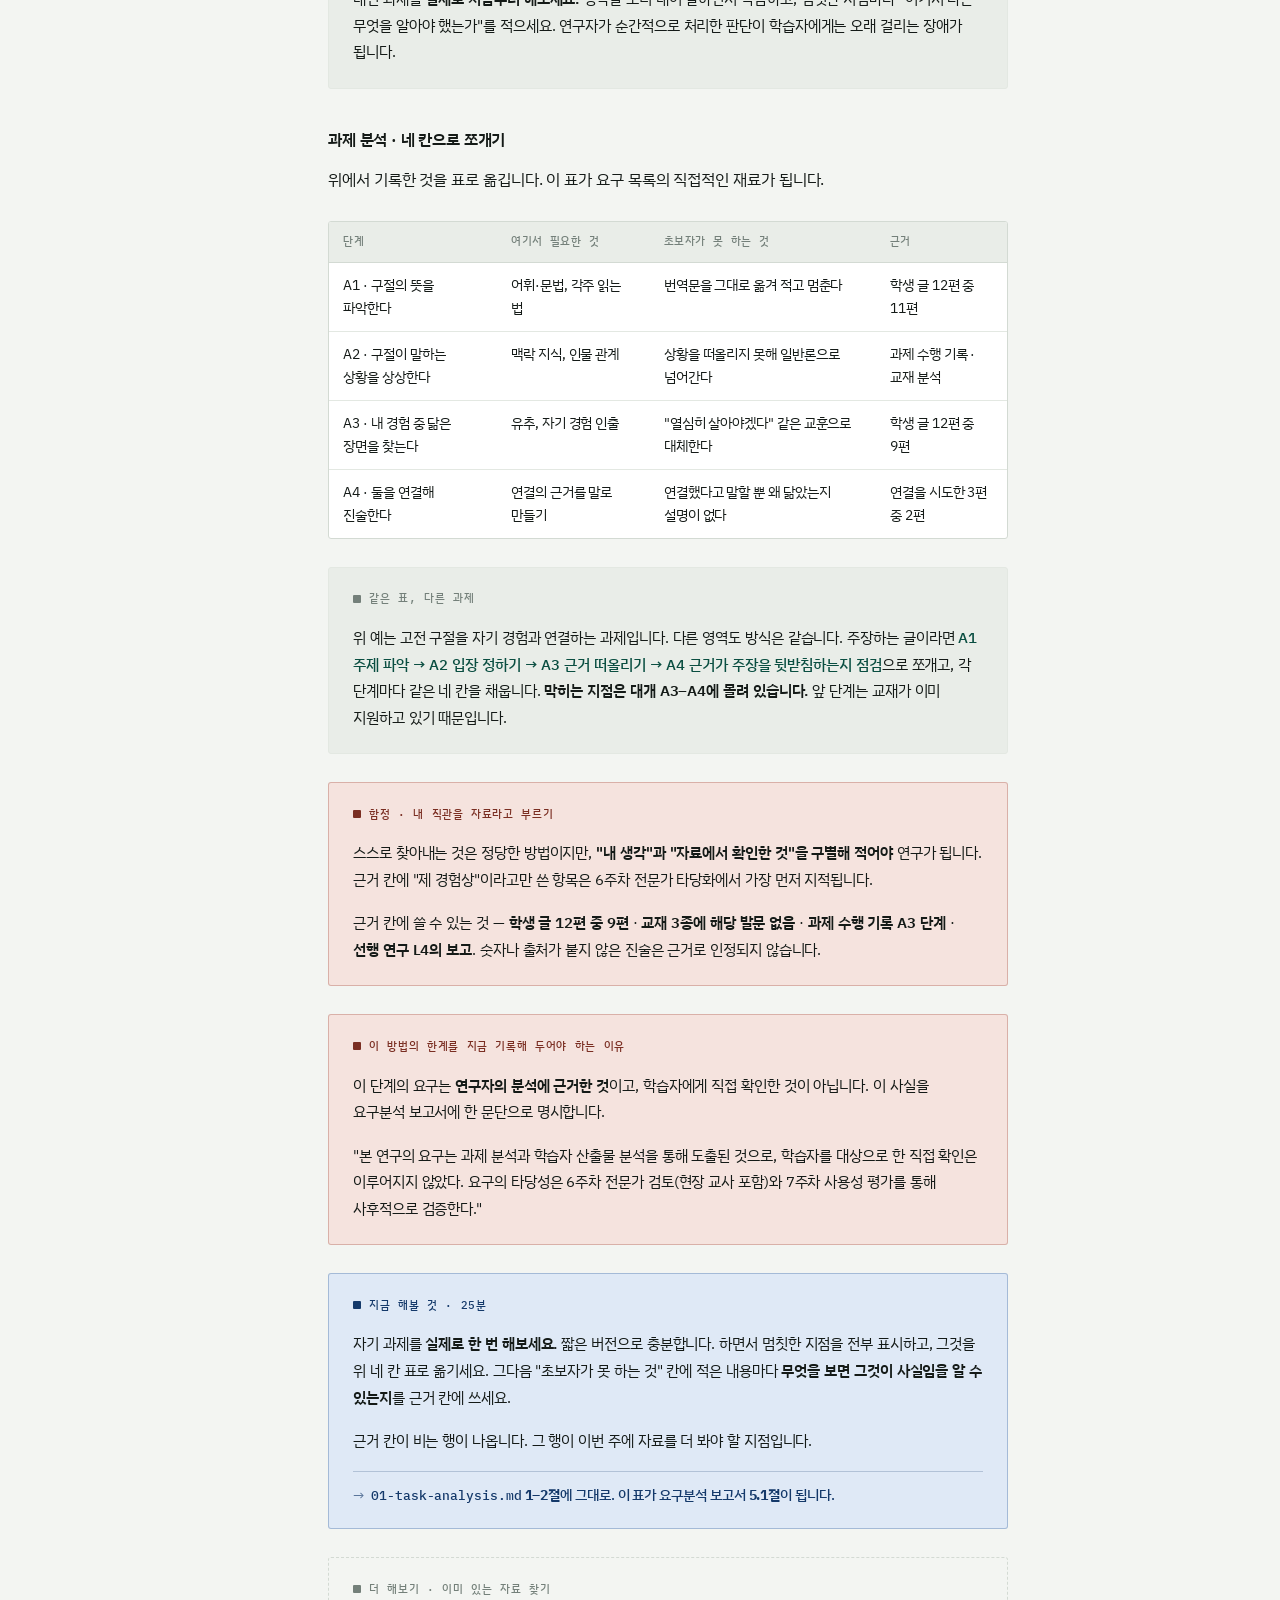
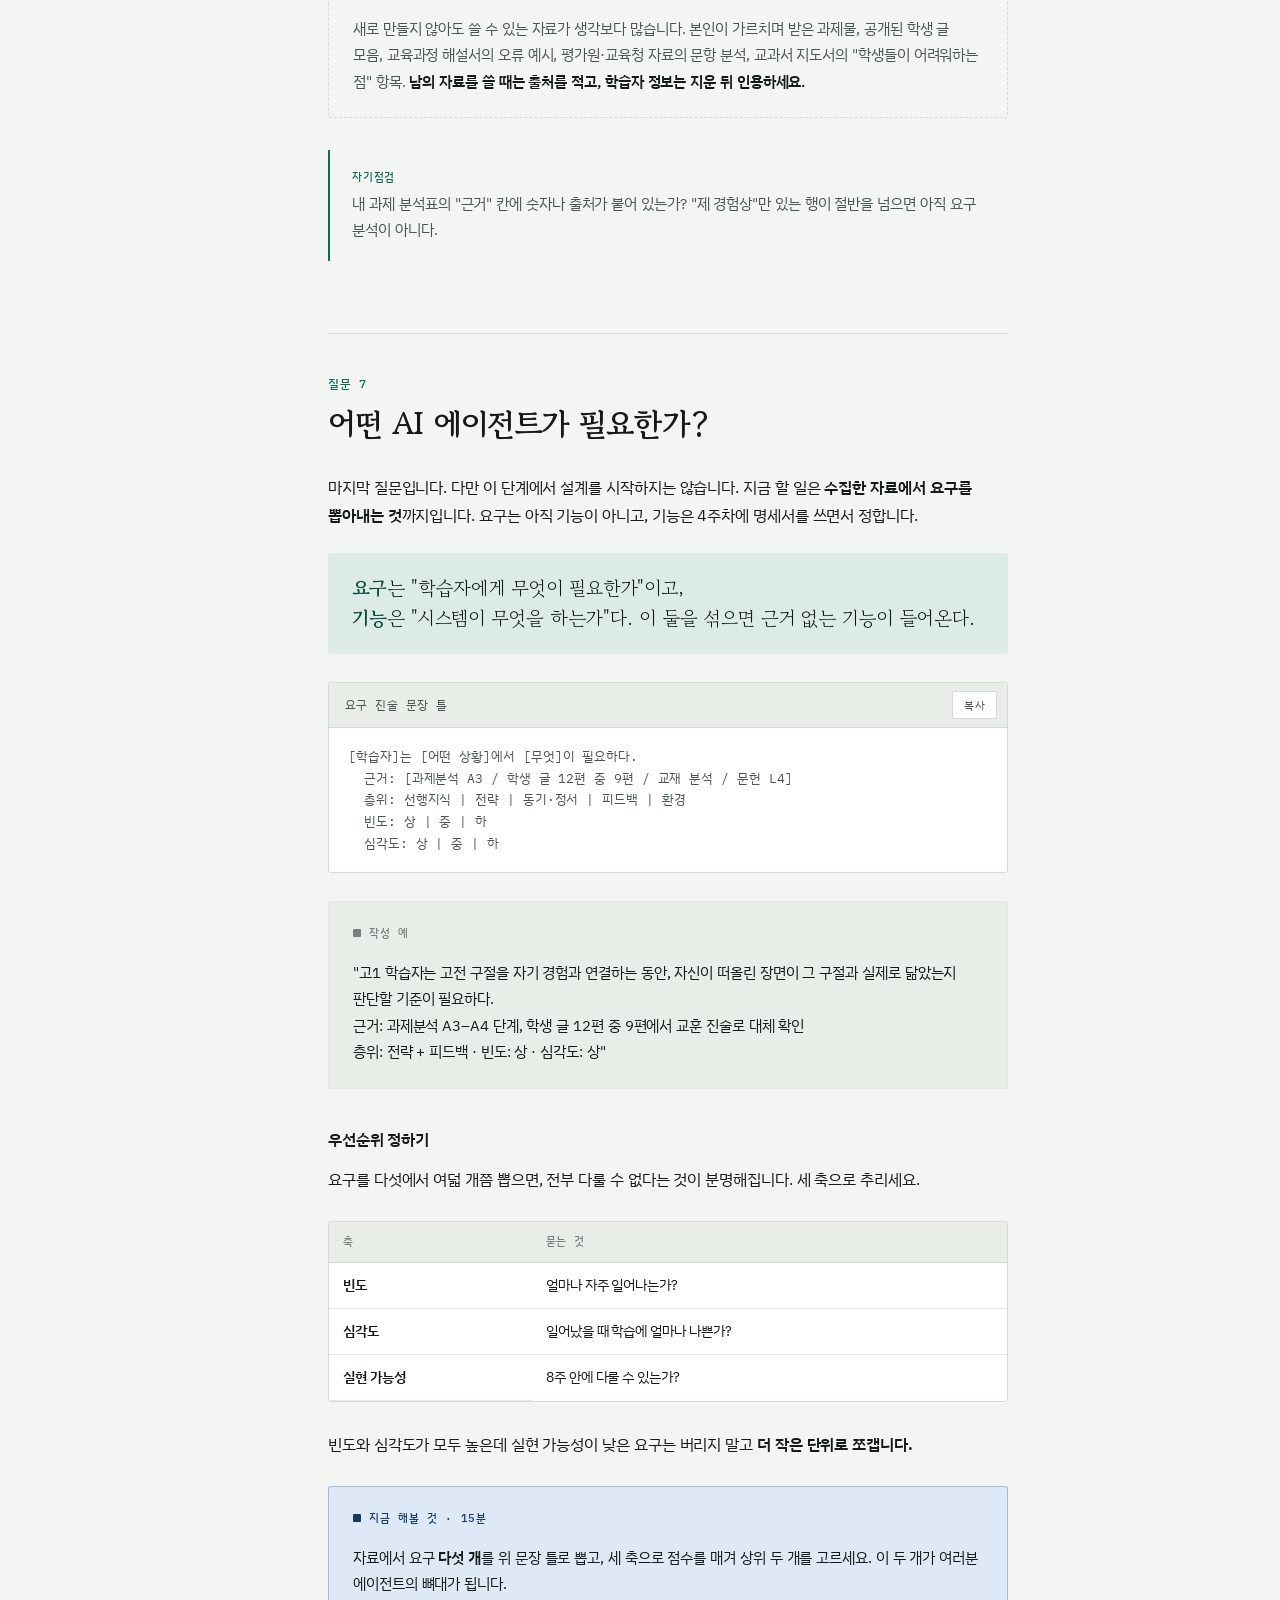
==== commit ea2cf9c2: "week01/index: 검토 결과 반영 — 중복 체크리스트 삭제, 템플릿 미리보기 동기화, AI 정책 문구 통일, 문체를 학술 진술로 - Q1 「에이전트다움 판별 체크리스트」 삭" ====
--- a/week01.html
+++ b/week01.html
@@ -234,7 +234,7 @@
           <strong>달라진 것</strong> — 1995년에는 네 속성을 갖춘 시스템을 만드는 일
           자체가 연구 과제였습니다. 지금은 LLM이 언어 이해와 계획의 상당 부분을 맡아,
           여러분이 한 학기에 하나를 만들 수 있습니다.
-          <strong>쉬워진 것은 만드는 일이고, 무엇을 만들지 정하는 일은 그대로 어렵습니다.</strong>
+          구현의 난이도는 낮아졌지만 무엇을 만들지 결정하는 문제는 그대로 남아 있습니다.
         </p>
       </div>
 
@@ -254,38 +254,23 @@
         </ol>
       </div>
 
-      <h3>에이전트다움 판별 체크리스트</h3>
-
-      <p>
-        어떤 시스템을 두고 에이전트인지 아닌지 다투는 것은 소모적입니다. 대신 정도를 재세요.
-        아래 다섯 문항 중 몇 개에 "예"라고 답할 수 있는지가 실질적인 척도입니다.
-      </p>
-
-      <div class="tw">
-        <table>
-          <thead><tr><th>문항</th><th class="num">예</th></tr></thead>
-          <tbody>
-            <tr><td>사용자가 매 단계를 지시하지 않아도 여러 단계를 진행하는가?</td><td class="num">□</td></tr>
-            <tr><td>모델 외부의 자원(파일, DB, API, 채점기)에 접근하는가?</td><td class="num">□</td></tr>
-            <tr><td>이전 상호작용의 결과가 다음 행동에 영향을 주는가?</td><td class="num">□</td></tr>
-            <tr><td>같은 입력에도 상황에 따라 다른 행동을 고를 수 있는가?</td><td class="num">□</td></tr>
-            <tr><td>언제 멈출지, 언제 사람에게 넘길지 판단하는가?</td><td class="num">□</td></tr>
-          </tbody>
-        </table>
-      </div>
-
       <div class="box box--do">
         <p class="box__t">지금 해볼 것 · 10분</p>
         <p>
           평소에 어떤 AI 에이전트를 활용하고 있나요? 해당 AI 에이전트가
           <strong>네 가지 구성요소</strong>를 어떻게 구현하고 있는지 생각해 봅시다.
         </p>
+        <p>
+          어떤 시스템이 에이전트인지 아닌지를 이분법으로 판정하기보다, 네 요소가 각각
+          어느 정도로 구현돼 있는지를 살피는 편이 유용합니다. 구현되지 않은 요소가
+          그 시스템의 성격을 규정합니다.
+        </p>
       </div>
 
       <div class="check">
         <b>자기점검</b>
-        내가 만들려는 것이 위 다섯 문항 중 몇 개에 해당하는지 지금 말할 수 있는가?
-        하나도 해당하지 않는다면, 굳이 에이전트를 만들 이유가 있는가?
+        내가 만들려는 것에 목표·자율성·도구·상태가 각각 있는지 지금 말할 수 있는가?
+        네 요소 중 어느 것도 뚜렷하지 않다면, 굳이 에이전트를 만들 이유가 있는가?
       </div>
     </section>
 
@@ -339,15 +324,16 @@
           생성형 AI는 응답 하나를 놓고 "이 답이 맞나"를 물으면 됩니다. 에이전트는 그렇게 평가할
           수 없습니다. 답 하나하나는 다 그럴듯한데 전체 대화가 학습으로 이어지지 않는 경우가
           흔하기 때문입니다. 7주차 사용성 평가에서 <strong>과업 단위</strong>로 성공/실패를 정의하게
-          되는데, 그 씨앗을 지금 심어두어야 합니다.
+          되므로, 그 판단 기준을 지금부터 세워 두어야 합니다.
         </p>
       </div>
 
       <h3>자율성의 스펙트럼</h3>
 
       <p>
-        여러분이 만들 것은 이 네 칸 중 어딘가에 놓입니다. 오른쪽으로 갈수록 좋은 것이 아니라,
-        <strong>오른쪽으로 갈수록 비싸고 통제하기 어렵습니다.</strong> 필요한 만큼만 가세요.
+        여러분이 만들 것은 이 네 칸 중 어딘가에 놓입니다. 단계가 높다고 더 나은 설계는
+        아닙니다. 단계가 올라갈수록 비용이 늘고 통제가 어려워지므로, 문제 해결에 필요한
+        수준까지만 올리는 편이 낫습니다.
       </p>
 
       <div class="tw">
@@ -409,9 +395,9 @@
       </div>
 
       <p>
-        교육 맥락에서 에이전트가 맡을 수 있는 역할은 생각보다 다양합니다. 대부분의 학생이
-        기본값처럼 "AI 튜터"를 떠올리는데, 그것은 여섯 종류 중 하나일 뿐입니다. 다른 다섯 종류를
-        먼저 보고 나서 고르세요.
+        교육 맥락에서 에이전트가 맡을 수 있는 역할은 여섯 종류로 나뉩니다. 대부분
+        "AI 튜터"를 먼저 떠올리지만 그것은 그중 하나일 뿐이므로, 나머지 다섯을 함께
+        검토한 뒤에 고르는 편이 낫습니다.
       </p>
 
       <div class="tw">
@@ -466,7 +452,7 @@
           <strong>튜터</strong>가 잘했다는 것은 학습자가 다음 문제를 스스로 풀었다는 뜻입니다.
           <strong>코치</strong>가 잘했다는 것은 학습자가 다음 주에 계획을 세워 왔다는 뜻입니다.
           <strong>동료 학습자</strong>가 잘했다는 것은 학습자가 더 많이, 더 정교하게 설명했다는
-          뜻입니다. 역할을 고르는 순간 7주차 평가 지표의 절반이 정해집니다.
+          뜻입니다. 역할을 정하는 시점에 7주차 평가 지표의 상당 부분이 함께 결정됩니다.
         </p>
       </div>
 
@@ -495,8 +481,8 @@
 
       <p>
         잘 만든 교육용 에이전트와 그럴듯해 보이는 데모의 차이는 기술이 아닙니다. 대부분
-        <strong>교육적 판단</strong>에서 갈립니다. 흔한 실패 유형 넷을 먼저 알아두면 자기 설계를
-        스스로 검열할 수 있습니다.
+        <strong>교육적 판단</strong>에서 갈립니다. 흔한 실패 유형 네 가지를 먼저 알아 두면
+        자기 설계를 점검하는 기준으로 쓸 수 있습니다.
       </p>
 
       <h3>흔한 네 가지 실패</h3>
@@ -591,8 +577,8 @@
       </div>
 
       <p>
-        여기가 이번 학기의 진짜 출발점입니다. 그리고 대부분의 학생이 여기서 같은 실수를 합니다.
-        <strong>해결책을 문제라고 부르는 것</strong>입니다.
+        이 절이 이번 학기 작업의 실질적인 출발점입니다. 여기에서 가장 자주 나타나는 오류는
+        <strong>해결책을 문제로 진술하는 것</strong>입니다.
       </p>
 
       <div class="box box--warn">
@@ -662,15 +648,15 @@
         </p>
         <p>
           "쉽게 설명해 준다"에서 출발하면 <strong>해설을 더 잘 요약해 주는 도구</strong>가
-          나옵니다. 그것은 이 학생이 못 하고 있는 일을 대신 해주는 것이지 배우게 하는 것이
-          아닙니다. 문제에서 출발해야 설계가 달라집니다.
+          나옵니다. 이는 학습자가 하지 못하는 일을 대신 수행하는 설계이지, 학습자가 그 일을
+          하도록 돕는 설계가 아닙니다. 출발점을 문제에 두어야 설계의 방향이 달라집니다.
         </p>
       </div>
 
       <h3>8주 안에 다룰 수 있는 크기인가</h3>
 
       <p>
-        범위가 큰 문제는 좋은 문제가 아니라 못 끝내는 문제입니다. 아래 기준으로 좁히세요.
+        범위가 넓은 문제는 8주 안에 끝내기 어렵습니다. 아래 기준으로 좁히세요.
       </p>
 
       <div class="tw">
@@ -788,7 +774,7 @@
         <p>
           대신 과제를 <strong>실제로 처음부터 해보세요.</strong> 생각을 소리 내어 말하면서
           녹음하고, 멈칫한 지점마다 "여기서 나는 무엇을 알아야 했는가"를 적으세요.
-          내가 0.5초 만에 넘어간 판단이 학습자에게는 30분짜리 벽입니다.
+          연구자가 순간적으로 처리한 판단이 학습자에게는 오래 걸리는 장애가 됩니다.
         </p>
       </div>
 
@@ -824,7 +810,7 @@
               <td>A4 · 둘을 연결해 진술한다</td>
               <td>연결의 근거를 말로 만들기</td>
               <td>연결했다고 말할 뿐 왜 닮았는지 설명이 없다</td>
-              <td>학생 글 12편 중 9편</td>
+              <td>연결을 시도한 3편 중 2편</td>
             </tr>
           </tbody>
         </table>
@@ -845,21 +831,21 @@
         <p class="box__t">함정 · 내 직관을 자료라고 부르기</p>
         <p>
           스스로 찾아내는 것은 정당한 방법이지만, <strong>"내 생각"과 "자료에서 확인한 것"을
-          구별해 적어야</strong> 연구가 됩니다. 근거 칸에 "제 경험상"이라고만 쓰면 6주차
-          전문가 타당화에서 가장 먼저 무너지는 항목이 됩니다.
+          구별해 적어야</strong> 연구가 됩니다. 근거 칸에 "제 경험상"이라고만 쓴 항목은
+          6주차 전문가 타당화에서 가장 먼저 지적됩니다.
         </p>
         <p>
           근거 칸에 쓸 수 있는 것 — <strong>학생 글 12편 중 9편</strong> ·
           <strong>교재 3종에 해당 발문 없음</strong> · <strong>과제 수행 기록 A3 단계</strong> ·
-          <strong>선행 연구 L4의 보고</strong>. 숫자나 출처가 붙지 않는 근거는 아직 근거가 아닙니다.
+          <strong>선행 연구 L4의 보고</strong>. 숫자나 출처가 붙지 않은 진술은 근거로 인정되지 않습니다.
         </p>
       </div>
 
       <div class="box box--warn">
-        <p class="box__t">한계를 지금 적어 두면 나중에 방어된다</p>
+        <p class="box__t">이 방법의 한계를 지금 기록해 두어야 하는 이유</p>
         <p>
           이 단계의 요구는 <strong>연구자의 분석에 근거한 것</strong>이고, 학습자에게 직접
-          확인한 것이 아닙니다. 이 사실을 숨기지 말고 요구분석 보고서에 한 문단으로 쓰세요.
+          확인한 것이 아닙니다. 이 사실을 요구분석 보고서에 한 문단으로 명시합니다.
         </p>
         <p>
           "본 연구의 요구는 과제 분석과 학습자 산출물 분석을 통해 도출된 것으로,
@@ -907,7 +893,7 @@
       </div>
 
       <p>
-        마지막 질문입니다. 그런데 여기서 설계를 시작하면 안 됩니다. 지금 할 일은
+        마지막 질문입니다. 다만 이 단계에서 설계를 시작하지는 않습니다. 지금 할 일은
         <strong>수집한 자료에서 요구를 뽑아내는 것</strong>까지입니다. 요구는 아직 기능이 아니고,
         기능은 4주차에 명세서를 쓰면서 정합니다.
       </p>
@@ -958,8 +944,8 @@
       </div>
 
       <p>
-        빈도와 심각도가 모두 높은데 실현 가능성이 낮다면, 그 요구를 <strong>더 작게 쪼개는</strong>
-        것이 정답입니다. 버리지 마세요.
+        빈도와 심각도가 모두 높은데 실현 가능성이 낮은 요구는 버리지 말고
+        <strong>더 작은 단위로 쪼갭니다.</strong>
       </p>
 
       <div class="box box--do">
@@ -1027,10 +1013,17 @@
 - 이 방법의 한계 — 학습자 직접 확인이 없다는 점과 사후 검증 계획
 
 ## 5. 요구 분석 결과
-- 과제 분석표 (단계 / 필요한 것 / 초보자가 못 하는 것 / 근거)
-- 주요 발견 3~5가지
-- 각 발견마다 근거 (산출물 __편 중 __편, 교재 분석, 과제분석 A_ 단계)
-- 예상과 달랐던 점
+### 5.1 과제 분석표
+| 단계 | 여기서 필요한 것 | 초보자가 못 하는 것 | 근거 |
+|-----|---------------|-----------------|-----|
+| A1  |               |                 |     |
+
+### 5.2 주요 발견
+3~5가지. 각 발견마다 숫자나 출처가 붙은 근거를 단다.
+(산출물 __편 중 __편 · 교재 __종에 해당 발문 없음 · 과제분석 A_ 단계 · 선행 연구 L_)
+#### 발견 1.  #### 발견 2.  #### 발견 3.
+
+### 5.3 예상과 달랐던 점
 
 ## 6. 도출된 요구 목록
 | 번호 | 요구 진술 | 근거 | 층위 | 빈도 | 심각도 | 우선순위 |
@@ -1045,7 +1038,8 @@
 ## 부록
 - A. 과제 수행 기록 (내가 직접 해본 기록 전문)
 - B. 분석한 산출물 목록과 출처
-- C. 교재·성취기준 분석 근거</code></pre>
+- C. 교재·성취기준 분석 근거
+- D. AI 도구 사용 내역 (어떤 작업에 어떻게 썼고 결과를 어떻게 검증했는지)</code></pre>
       </div>
 
       <div class="tpl">
@@ -1146,9 +1140,9 @@
           시키는 쪽이 더 쓸모 있습니다. 전문성의 맹점을 남이 짚어주는 효과가 납니다.
         </p>
         <p>
-          다만 <strong>AI가 뽑은 범주를 그대로 쓰지 마세요.</strong> 반드시 원문으로 돌아가
-          확인하고, 보고서에는 AI를 어떻게 썼는지 방법 절에 적어야 합니다.
-          이것도 연구 절차의 일부입니다.
+          다만 AI가 분류한 범주를 그대로 쓰지 않습니다. 반드시 원문으로 돌아가 확인하고,
+          어떤 작업에 어떻게 썼으며 결과를 어떻게 검증했는지를 요구분석 보고서
+          <b>부록 D</b>에 기록합니다. 이 기록 자체가 연구 절차의 일부입니다.
         </p>
       </div>
     </section>
